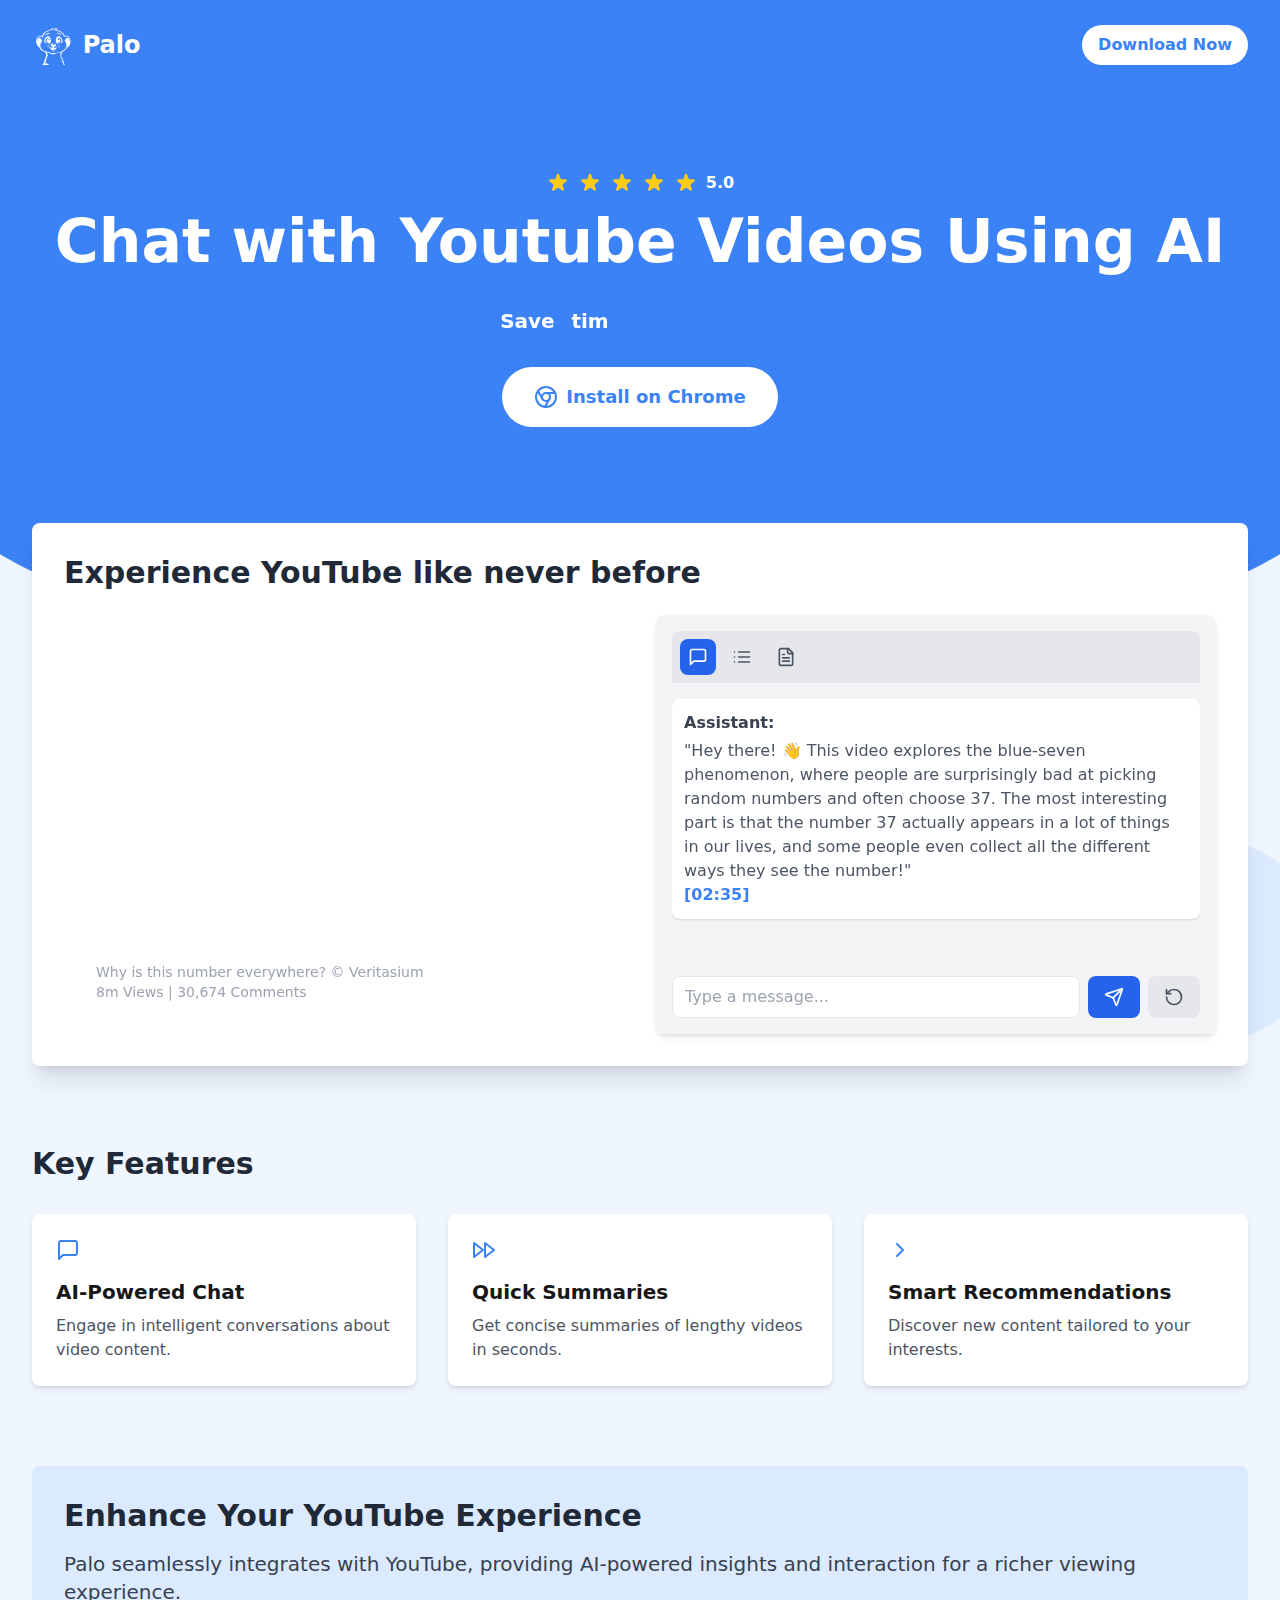
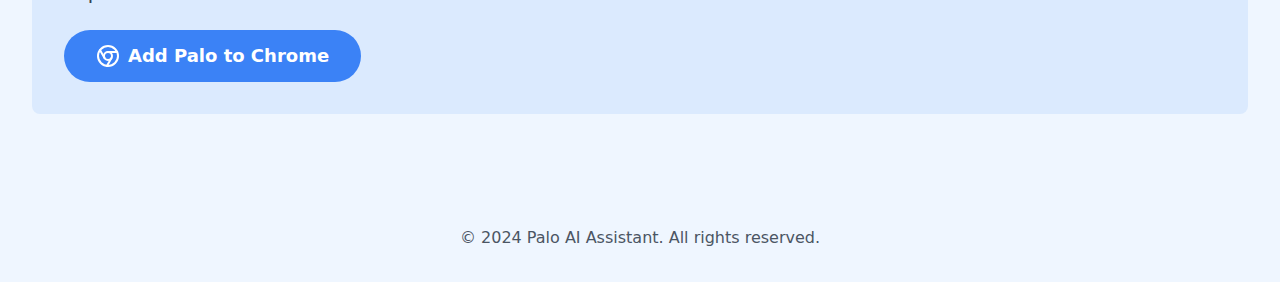
==== index.html @ 40680b1a "added css and stuff" ====
<!DOCTYPE html><html lang="en"><head><meta charSet="utf-8"/><meta name="viewport" content="width=device-width, initial-scale=1"/><link rel="preload" href="./_next/static/media/4473ecc91f70f139-s.p.woff" as="font" crossorigin="" type="font/woff"/><link rel="preload" href="./_next/static/media/463dafcda517f24f-s.p.woff" as="font" crossorigin="" type="font/woff"/><link rel="stylesheet" href="./_next/static/css/41eceaff613b4f0f.css" data-precedence="next"/><link rel="preload" as="script" fetchPriority="low" href="./_next/static/chunks/webpack-6b2f098d55ba02b2.js"/><script src="./_next/static/chunks/fd9d1056-4a917af64af6b262.js" async=""></script><script src="./_next/static/chunks/23-711fbb0a8a1fa455.js" async=""></script><script src="./_next/static/chunks/main-app-24eb7c6ec549afe9.js" async=""></script><script src="./_next/static/chunks/932-8e17ada82dbe6ed4.js" async=""></script><script src="./_next/static/chunks/app/page-a4556c4e253bcf66.js" async=""></script><title>Palo - Youtube AI Assistant</title><meta name="description" content="Instantly chat with any Youtube video. Learn faster, learn smarter."/><link rel="icon" href="/favicon.ico" type="image/x-icon" sizes="32x32"/><meta name="next-size-adjust"/><script src="./_next/static/chunks/polyfills-42372ed130431b0a.js" noModule=""></script></head><body class="__variable_1e4310 __variable_c3aa02 antialiased"><div class="relative min-h-screen font-sans bg-blue-50 overflow-x-hidden"><div class="absolute inset-0 z-0"><div class="bg-blue-500 h-[40rem] w-[150vw] rounded-b-full overflow-hidden mx-auto absolute left-1/2 transform -translate-x-1/2"></div><svg class="absolute top-0 left-0 w-full h-full" xmlns="http://www.w3.org/2000/svg"><circle cx="5%" cy="5%" r="50" fill="rgba(59, 130, 246, 0.1)"></circle><circle cx="95%" cy="50%" r="100" fill="rgba(59, 130, 246, 0.1)"></circle><path d="M0,0 Q50,100 100,0" stroke="rgba(59, 130, 246, 0.1)" stroke-width="2" fill="none"></path></svg></div><div class="relative z-10 max-w-7xl mx-auto px-4 sm:px-6 lg:px-8"><header class="py-6 flex justify-between items-center"><div class="flex items-center space-x-2 cursor-pointer"><div><svg version="1.0" xmlns="http://www.w3.org/2000/svg" width="32pt" height="32pt" viewBox="0 0 1024.000000 1024.000000" preserveAspectRatio="xMidYMid meet"><g transform="translate(0.000000,1024.000000) scale(0.100000,-0.100000)" fill="#FFFFFF" stroke="none"><path d="M4942 9289 c-128 -73 -383 -264 -570 -427 -127 -111 -152 -113 -152 -10 0 65 -13 100 -34 92 -7 -3 -35 -36 -61 -75 -26 -38 -69 -89 -96 -113 -48 -44 -80 -59 -294 -142 -309 -120 -639 -319 -910 -547 -38 -32 -81 -54 -170 -86 -66 -24 -129 -52 -140 -63 -20 -19 -20 -19 -1 -33 10 -8 43 -19 72 -25 55 -12 84 -31 84 -55 0 -7 -16 -35 -35 -61 -19 -27 -71 -103 -115 -169 -43 -66 -86 -129 -93 -140 -14 -19 -26 -20 -253 -20 -215 -1 -247 -3 -318 -23 -334 -93 -592 -308 -712 -594 -139 -328 -181 -765 -108 -1118 89 -431 391 -870 737 -1072 106 -61 123 -80 153 -172 35 -106 99 -233 164 -325 63 -89 189 -222 248 -263 39 -27 49 -29 96 -24 51 7 54 6 160 -59 60 -36 172 -100 250 -142 77 -42 169 -91 202 -109 140 -76 374 -342 374 -425 0 -18 -4 -21 -29 -16 -49 10 -54 -9 -26 -103 79 -263 73 -463 -17 -633 -18 -34 -70 -100 -115 -148 -46 -48 -83 -92 -83 -98 0 -6 17 -19 37 -28 20 -10 38 -24 41 -30 2 -7 -24 -42 -57 -76 -34 -35 -61 -69 -61 -76 0 -7 13 -17 29 -22 16 -6 32 -16 34 -23 14 -35 -90 -163 -270 -335 -73 -69 -133 -131 -133 -137 0 -26 57 -31 156 -12 74 13 100 2 89 -40 -16 -64 -279 -524 -412 -720 -112 -166 -123 -198 -78 -228 35 -23 368 -16 434 9 38 15 94 17 435 17 367 0 394 2 434 20 40 18 46 18 72 5 20 -10 59 -15 120 -15 91 0 130 10 130 33 0 18 -113 200 -127 204 -14 5 -26 -9 -85 -96 -24 -36 -48 -66 -54 -68 -17 -6 -26 24 -34 115 -4 46 -12 88 -19 95 -9 9 -26 4 -76 -23 -59 -32 -66 -33 -80 -19 -10 10 -18 42 -21 90 -8 105 -5 101 -61 84 -60 -18 -97 -19 -148 -1 -28 10 -78 13 -168 10 -106 -2 -129 0 -134 12 -7 19 41 114 128 250 76 119 85 153 44 180 -14 9 -25 24 -25 34 0 10 36 91 80 178 93 185 110 230 110 284 0 33 -5 42 -30 56 -16 9 -30 23 -30 31 0 8 16 43 36 78 19 35 44 90 55 123 11 33 33 80 50 105 36 53 73 143 90 220 13 58 20 68 71 94 44 22 56 65 57 191 1 151 -32 275 -120 456 -27 56 -49 107 -49 113 0 6 18 11 40 11 50 0 58 16 37 72 -9 22 -14 45 -11 49 9 15 61 10 177 -17 307 -70 439 -117 962 -343 139 -60 250 -91 326 -91 36 0 40 3 46 31 7 37 23 44 128 58 118 16 182 39 221 79 29 30 51 39 176 72 79 21 225 66 326 99 186 62 531 152 656 171 87 14 102 5 81 -47 -17 -40 -19 -73 -6 -73 5 0 37 12 70 26 65 28 91 27 91 -6 0 -11 -20 -73 -45 -138 -57 -149 -85 -257 -92 -354 -5 -72 -4 -79 20 -108 26 -31 27 -33 26 -183 -2 -129 1 -162 19 -217 25 -77 114 -214 207 -317 36 -40 65 -80 65 -88 0 -12 -13 -15 -55 -15 -97 0 -94 -9 101 -307 149 -230 157 -258 58 -210 -30 15 -59 25 -65 22 -24 -15 -13 -41 231 -545 83 -173 156 -328 161 -344 6 -19 4 -37 -5 -55 -21 -40 -5 -68 41 -74 21 -2 56 -12 78 -20 72 -29 187 -18 201 18 11 28 -5 60 -91 187 -87 130 -210 329 -245 398 -21 41 -26 75 -11 84 4 3 48 -8 96 -25 48 -17 93 -28 101 -25 25 10 15 43 -31 103 -288 370 -387 514 -383 553 3 24 6 25 83 30 133 9 135 21 23 120 -180 158 -258 256 -258 326 0 30 -14 72 -50 146 -74 152 -94 243 -87 393 5 126 26 220 72 334 32 77 30 113 -5 121 -40 9 -38 54 6 136 52 99 128 215 161 246 15 14 111 79 213 143 355 224 471 324 603 515 77 112 96 124 142 94 25 -16 26 -16 59 20 21 22 46 68 65 118 50 133 60 149 131 196 389 258 639 631 742 1102 20 93 22 133 22 345 1 259 -8 330 -64 550 -56 217 -142 377 -275 511 -192 194 -437 299 -723 311 -81 4 -167 1 -223 -7 -124 -17 -131 -13 -218 118 -38 59 -88 133 -110 166 -44 62 -50 86 -26 106 37 31 20 59 -132 210 -245 243 -454 396 -708 520 -182 88 -304 133 -475 174 -77 18 -146 39 -154 45 -22 19 -8 39 43 66 62 31 80 52 55 62 -25 10 -211 10 -339 0 -81 -6 -104 -5 -120 7 -20 14 -19 15 10 46 17 17 66 57 110 87 138 96 175 127 175 144 0 27 -17 33 -94 31 -212 -6 -607 -104 -897 -223 -67 -27 -131 -49 -143 -47 -39 6 -31 49 35 190 62 134 78 200 49 205 -8 2 -39 -11 -68 -28z m-162 -270 c0 -7 -22 -60 -49 -119 -75 -164 -87 -220 -46 -220 8 0 73 31 143 70 150 82 239 121 422 183 231 79 370 107 370 75 0 -6 -56 -65 -124 -130 -119 -113 -191 -201 -180 -219 9 -15 41 -10 161 27 65 19 140 36 168 37 l50 2 0 -32 c0 -18 5 -36 10 -41 6 -5 80 -14 165 -21 194 -14 314 -38 505 -102 252 -84 479 -203 703 -366 139 -101 172 -136 172 -182 0 -40 12 -59 103 -167 52 -62 57 -72 57 -115 0 -45 3 -51 101 -160 115 -129 156 -194 164 -259 10 -76 14 -88 34 -95 10 -3 69 11 131 30 155 49 272 63 397 47 178 -23 334 -88 472 -199 242 -192 351 -506 338 -968 -5 -168 -20 -261 -39 -248 -6 3 -8 30 -5 66 7 82 -9 342 -28 442 -32 172 -104 331 -187 415 -137 136 -320 147 -518 30 -153 -90 -226 -171 -315 -354 -57 -115 -66 -153 -80 -322 -5 -68 -3 -84 10 -98 21 -20 82 -21 155 -1 62 17 156 20 165 6 7 -13 -32 -38 -146 -94 -90 -44 -117 -66 -104 -87 3 -5 65 -38 138 -73 131 -63 207 -119 207 -151 0 -15 -11 -17 -89 -14 -49 2 -93 0 -97 -4 -4 -4 16 -32 44 -62 48 -50 51 -57 41 -80 -14 -30 -5 -46 78 -143 29 -34 62 -81 74 -104 18 -36 19 -43 6 -56 -12 -12 -21 -11 -68 6 -105 40 -119 26 -69 -69 34 -62 36 -74 16 -121 -12 -30 -12 -42 5 -104 42 -158 45 -325 5 -325 -7 0 -31 20 -53 45 -50 56 -67 52 -88 -23 -35 -125 -72 -220 -109 -277 -71 -111 -118 -144 -132 -90 -8 31 -27 47 -47 39 -9 -3 -44 -42 -79 -87 -87 -114 -141 -171 -226 -238 -66 -53 -96 -68 -174 -84 -15 -3 -60 -35 -100 -71 -119 -106 -100 -97 -578 -262 -498 -172 -1206 -283 -1600 -252 -262 20 -410 47 -780 142 -195 50 -483 124 -640 163 -334 84 -405 110 -681 244 -191 93 -213 107 -318 196 -61 53 -131 104 -155 115 -24 10 -66 39 -95 64 -51 46 -74 55 -86 36 -11 -17 -34 -11 -50 13 -15 23 -33 91 -70 262 -19 87 -39 135 -57 135 -6 0 -20 -7 -30 -17 -10 -9 -21 -13 -25 -9 -15 15 -15 137 1 214 22 111 21 142 -5 142 -11 0 -41 -12 -65 -26 -32 -19 -48 -24 -56 -16 -15 15 36 119 101 206 60 81 64 109 13 114 -19 2 -54 -4 -80 -12 -132 -45 -123 0 30 161 74 77 77 83 66 107 -14 32 2 53 78 102 73 47 87 63 73 80 -8 10 -37 14 -105 14 -52 0 -94 4 -94 9 0 19 68 66 164 113 55 26 105 48 112 48 27 0 64 24 64 41 0 11 -24 36 -55 59 -30 22 -55 45 -55 50 0 16 48 23 106 16 96 -11 115 19 69 110 -14 27 -31 87 -39 134 -20 124 -49 189 -130 298 -87 117 -157 181 -274 251 -112 67 -175 86 -282 86 -78 0 -90 -3 -148 -34 -125 -68 -220 -205 -276 -401 -28 -98 -56 -300 -56 -401 0 -38 -4 -69 -9 -69 -16 0 -24 109 -18 231 23 416 116 653 327 834 243 208 630 272 908 149 89 -39 110 -59 128 -122 22 -77 37 -92 59 -59 18 28 44 190 45 279 0 31 5 69 11 85 6 15 15 56 19 90 10 78 39 121 179 265 97 101 106 113 111 156 5 44 8 49 60 79 91 53 110 71 110 107 0 41 30 69 135 129 112 63 310 161 439 218 60 27 143 71 185 98 74 48 78 50 146 48 59 -1 78 3 125 27 65 34 216 148 355 266 55 48 122 103 148 123 48 36 87 48 87 26z"></path><path d="M6143 8135 c-163 -44 -264 -151 -188 -201 23 -15 30 -15 96 1 155 38 410 -15 609 -127 80 -45 170 -111 295 -215 140 -119 171 -123 121 -18 -58 121 -209 299 -339 399 -190 145 -421 207 -594 161z"></path><path d="M3961 8099 c-150 -26 -333 -110 -478 -217 -196 -146 -400 -406 -336 -429 6 -2 58 32 116 76 137 105 273 193 370 242 167 84 386 139 556 139 108 0 131 11 131 63 0 92 -184 157 -359 126z"></path><path d="M3674 7290 c-127 -41 -269 -162 -411 -352 -80 -107 -121 -140 -248 -198 -63 -29 -85 -44 -85 -58 0 -26 27 -48 80 -63 88 -25 89 -33 6 -224 -71 -164 -113 -226 -182 -268 -53 -32 -69 -51 -59 -68 3 -4 42 -27 86 -50 85 -44 104 -66 101 -115 -3 -38 12 -49 118 -89 41 -15 146 -63 233 -107 236 -117 429 -175 272 -81 -264 157 -387 364 -371 623 21 358 235 638 546 716 84 21 213 15 291 -15 51 -19 139 -83 139 -100 0 -4 -62 -7 -138 -7 l-138 1 -85 -42 c-158 -78 -273 -231 -315 -419 -36 -165 -4 -360 81 -488 125 -189 253 -256 448 -234 44 4 82 7 84 4 9 -8 -64 -55 -111 -70 -26 -9 -92 -22 -146 -28 -55 -6 -97 -15 -95 -18 2 -4 39 -17 82 -30 43 -12 95 -31 115 -41 76 -39 199 -10 311 71 112 83 179 195 222 373 40 165 51 295 38 456 -46 547 -230 859 -548 926 -100 21 -246 18 -321 -5z m538 -636 c68 -35 113 -145 89 -216 -13 -40 -64 -92 -104 -107 -109 -41 -217 48 -217 178 0 133 116 205 232 145z m-456 -745 c95 -89 154 -113 282 -117 113 -4 124 -13 58 -46 -54 -26 -150 -32 -218 -12 -125 36 -246 153 -220 212 7 13 16 24 22 24 6 0 40 -27 76 -61z"></path><path d="M6234 7281 c-145 -39 -228 -99 -313 -226 -182 -272 -262 -822 -170 -1165 48 -180 157 -328 287 -392 76 -37 121 -40 313 -20 228 24 377 76 587 208 57 36 149 88 205 116 136 68 164 90 177 138 9 33 21 47 65 76 29 20 56 42 59 49 2 7 -24 38 -60 70 -55 48 -72 72 -113 158 -65 134 -115 271 -108 291 4 9 33 28 66 42 57 25 78 45 66 64 -3 5 -51 33 -106 62 -87 45 -114 65 -187 143 -47 49 -109 122 -138 161 -70 94 -142 157 -233 202 -73 36 -78 37 -200 39 -99 2 -142 -1 -197 -16z m268 -327 c238 -61 426 -251 504 -509 24 -79 28 -107 28 -230 1 -112 -3 -151 -18 -195 -36 -106 -79 -173 -166 -261 -145 -145 -306 -209 -495 -196 -87 6 -146 24 -212 63 -49 28 -57 50 -15 40 15 -4 72 -9 127 -12 86 -5 108 -3 155 15 78 29 130 70 200 158 107 133 140 225 140 398 0 221 -78 385 -241 511 -32 25 -85 57 -116 72 -54 25 -66 27 -195 26 -76 0 -138 3 -138 6 0 12 65 68 97 84 90 45 237 58 345 30z m-42 -252 c86 -43 125 -173 80 -266 -44 -93 -166 -128 -249 -73 -124 82 -126 272 -3 337 47 24 126 26 172 2z m134 -758 c11 -28 -30 -101 -76 -135 -83 -61 -145 -83 -233 -84 -82 0 -170 26 -162 48 1 5 41 11 87 12 120 3 184 30 269 111 66 64 103 79 115 48z"></path><path d="M4920 5550 c-166 -15 -281 -49 -355 -105 -51 -39 -95 -134 -95 -205 0 -159 103 -275 399 -449 153 -89 173 -104 165 -125 -22 -58 -365 -97 -546 -62 -186 36 -352 134 -452 267 -53 70 -57 100 -21 149 14 19 21 38 17 42 -12 12 -205 -20 -272 -45 -89 -33 -149 -77 -177 -131 -24 -46 -4 -52 69 -20 80 36 162 39 224 7 22 -12 82 -67 133 -121 57 -63 124 -123 179 -160 106 -73 129 -97 269 -282 120 -158 266 -305 355 -358 121 -72 296 -111 414 -92 116 19 190 50 309 130 92 62 141 117 314 343 151 200 135 184 320 299 29 18 103 75 165 126 167 141 231 163 363 128 29 -8 55 -10 58 -6 9 15 -47 71 -97 96 -28 14 -82 31 -121 39 -79 15 -212 23 -222 13 -4 -3 5 -24 20 -46 26 -40 26 -41 10 -76 -9 -19 -49 -66 -89 -104 -183 -174 -402 -253 -665 -239 -200 10 -353 56 -359 108 -3 22 6 30 78 67 125 65 278 171 350 242 86 85 121 153 128 240 6 83 -8 127 -54 174 -44 45 -67 49 -51 7 5 -15 8 -35 4 -44 -3 -9 -49 -29 -109 -48 -89 -29 -117 -33 -208 -34 -93 0 -431 36 -485 51 -33 10 -55 36 -55 64 0 53 50 74 210 89 129 13 418 16 483 6 52 -8 62 0 20 16 -104 41 -431 66 -623 49z m502 -1458 l22 -22 -28 -29 c-15 -16 -56 -42 -89 -57 -52 -24 -76 -28 -142 -28 -96 0 -146 15 -179 54 -31 38 -24 68 20 86 29 12 39 12 76 -1 57 -19 71 -19 116 6 53 29 171 24 204 -9z"></path><path d="M4876 3761 c-3 -4 5 -18 17 -29 63 -59 219 -93 337 -73 39 6 89 20 109 31 40 20 68 47 58 56 -3 4 -43 1 -88 -5 -132 -18 -255 -10 -406 24 -12 3 -24 1 -27 -4z"></path></g></svg></div><span class="text-2xl font-bold text-white">Palo</span></div><nav class="flex items-center space-x-4"><a href="https://chromewebstore.google.com/detail/palo-youtube-ai-chat-assi/fidophflimbdnfllohapkpcclikedmjk" class="bg-white text-blue-500 px-4 py-2 rounded-full font-semibold hover:bg-blue-100 transition duration-300">Download Now</a></nav></header><main><section class="text-center py-20"><div class="flex justify-center items-center space-x-2 mb-4"><svg class="w-6 h-6 text-yellow-400" fill="currentColor" viewBox="0 0 20 20"><path d="M9.049 2.927c.3-.921 1.603-.921 1.902 0l1.07 3.292a1 1 0 00.95.69h3.462c.969 0 1.371 1.24.588 1.81l-2.8 2.034a1 1 0 00-.364 1.118l1.07 3.292c.3.921-.755 1.688-1.54 1.118l-2.8-2.034a1 1 0 00-1.175 0l-2.8 2.034c-.784.57-1.838-.197-1.539-1.118l1.07-3.292a1 1 0 00-.364-1.118L2.98 8.72c-.783-.57-.38-1.81.588-1.81h3.461a1 1 0 00.951-.69l1.07-3.292z"></path></svg><svg class="w-6 h-6 text-yellow-400" fill="currentColor" viewBox="0 0 20 20"><path d="M9.049 2.927c.3-.921 1.603-.921 1.902 0l1.07 3.292a1 1 0 00.95.69h3.462c.969 0 1.371 1.24.588 1.81l-2.8 2.034a1 1 0 00-.364 1.118l1.07 3.292c.3.921-.755 1.688-1.54 1.118l-2.8-2.034a1 1 0 00-1.175 0l-2.8 2.034c-.784.57-1.838-.197-1.539-1.118l1.07-3.292a1 1 0 00-.364-1.118L2.98 8.72c-.783-.57-.38-1.81.588-1.81h3.461a1 1 0 00.951-.69l1.07-3.292z"></path></svg><svg class="w-6 h-6 text-yellow-400" fill="currentColor" viewBox="0 0 20 20"><path d="M9.049 2.927c.3-.921 1.603-.921 1.902 0l1.07 3.292a1 1 0 00.95.69h3.462c.969 0 1.371 1.24.588 1.81l-2.8 2.034a1 1 0 00-.364 1.118l1.07 3.292c.3.921-.755 1.688-1.54 1.118l-2.8-2.034a1 1 0 00-1.175 0l-2.8 2.034c-.784.57-1.838-.197-1.539-1.118l1.07-3.292a1 1 0 00-.364-1.118L2.98 8.72c-.783-.57-.38-1.81.588-1.81h3.461a1 1 0 00.951-.69l1.07-3.292z"></path></svg><svg class="w-6 h-6 text-yellow-400" fill="currentColor" viewBox="0 0 20 20"><path d="M9.049 2.927c.3-.921 1.603-.921 1.902 0l1.07 3.292a1 1 0 00.95.69h3.462c.969 0 1.371 1.24.588 1.81l-2.8 2.034a1 1 0 00-.364 1.118l1.07 3.292c.3.921-.755 1.688-1.54 1.118l-2.8-2.034a1 1 0 00-1.175 0l-2.8 2.034c-.784.57-1.838-.197-1.539-1.118l1.07-3.292a1 1 0 00-.364-1.118L2.98 8.72c-.783-.57-.38-1.81.588-1.81h3.461a1 1 0 00.951-.69l1.07-3.292z"></path></svg><svg class="w-6 h-6 text-yellow-400" fill="currentColor" viewBox="0 0 20 20"><path d="M9.049 2.927c.3-.921 1.603-.921 1.902 0l1.07 3.292a1 1 0 00.95.69h3.462c.969 0 1.371 1.24.588 1.81l-2.8 2.034a1 1 0 00-.364 1.118l1.07 3.292c.3.921-.755 1.688-1.54 1.118l-2.8-2.034a1 1 0 00-1.175 0l-2.8 2.034c-.784.57-1.838-.197-1.539-1.118l1.07-3.292a1 1 0 00-.364-1.118L2.98 8.72c-.783-.57-.38-1.81.588-1.81h3.461a1 1 0 00.951-.69l1.07-3.292z"></path></svg><span class="text-white font-semibold">5.0</span></div><h1 class="text-6xl font-bold text-white mb-4">Chat with Youtube Videos Using AI</h1><p class="text-2xl text-white mb-8"><div class="text-base sm:text-xl md:text-3xl lg:text-5xl font-bold text-center"><div class="inline"><div class="inline-block"><span class="dark:text-white opacity-0 hidden text-white text-xl">S</span><span class="dark:text-white opacity-0 hidden text-white text-xl">a</span><span class="dark:text-white opacity-0 hidden text-white text-xl">v</span><span class="dark:text-white opacity-0 hidden text-white text-xl">e</span> </div><div class="inline-block"><span class="dark:text-white opacity-0 hidden text-white text-xl">t</span><span class="dark:text-white opacity-0 hidden text-white text-xl">i</span><span class="dark:text-white opacity-0 hidden text-white text-xl">m</span><span class="dark:text-white opacity-0 hidden text-white text-xl">e</span> </div><div class="inline-block"><span class="dark:text-white opacity-0 hidden text-white text-xl">o</span><span class="dark:text-white opacity-0 hidden text-white text-xl">n</span> </div><div class="inline-block"><span class="dark:text-white opacity-0 hidden text-white text-xl">l</span><span class="dark:text-white opacity-0 hidden text-white text-xl">o</span><span class="dark:text-white opacity-0 hidden text-white text-xl">n</span><span class="dark:text-white opacity-0 hidden text-white text-xl">g</span> </div><div class="inline-block"><span class="dark:text-white opacity-0 hidden text-white text-xl">v</span><span class="dark:text-white opacity-0 hidden text-white text-xl">i</span><span class="dark:text-white opacity-0 hidden text-white text-xl">d</span><span class="dark:text-white opacity-0 hidden text-white text-xl">e</span><span class="dark:text-white opacity-0 hidden text-white text-xl">o</span><span class="dark:text-white opacity-0 hidden text-white text-xl">s</span><span class="dark:text-white opacity-0 hidden text-white text-xl">,</span> </div><div class="inline-block"><span class="dark:text-white opacity-0 hidden text-white text-xl">g</span><span class="dark:text-white opacity-0 hidden text-white text-xl">e</span><span class="dark:text-white opacity-0 hidden text-white text-xl">t</span> </div><div class="inline-block"><span class="dark:text-white opacity-0 hidden text-white text-xl">k</span><span class="dark:text-white opacity-0 hidden text-white text-xl">e</span><span class="dark:text-white opacity-0 hidden text-white text-xl">y</span> </div><div class="inline-block"><span class="dark:text-white opacity-0 hidden text-white text-xl">i</span><span class="dark:text-white opacity-0 hidden text-white text-xl">d</span><span class="dark:text-white opacity-0 hidden text-white text-xl">e</span><span class="dark:text-white opacity-0 hidden text-white text-xl">a</span><span class="dark:text-white opacity-0 hidden text-white text-xl">s</span> </div><div class="inline-block"><span class="dark:text-white opacity-0 hidden text-white text-xl">i</span><span class="dark:text-white opacity-0 hidden text-white text-xl">n</span><span class="dark:text-white opacity-0 hidden text-white text-xl">s</span><span class="dark:text-white opacity-0 hidden text-white text-xl">t</span><span class="dark:text-white opacity-0 hidden text-white text-xl">a</span><span class="dark:text-white opacity-0 hidden text-white text-xl">n</span><span class="dark:text-white opacity-0 hidden text-white text-xl">t</span><span class="dark:text-white opacity-0 hidden text-white text-xl">l</span><span class="dark:text-white opacity-0 hidden text-white text-xl">y</span> </div><div class="inline-block"><span class="dark:text-white opacity-0 hidden text-white text-xl">w</span><span class="dark:text-white opacity-0 hidden text-white text-xl">i</span><span class="dark:text-white opacity-0 hidden text-white text-xl">t</span><span class="dark:text-white opacity-0 hidden text-white text-xl">h</span> </div><div class="inline-block"><span class="dark:text-white opacity-0 hidden text-white text-xl font-bold">P</span><span class="dark:text-white opacity-0 hidden text-white text-xl font-bold">a</span><span class="dark:text-white opacity-0 hidden text-white text-xl font-bold">l</span><span class="dark:text-white opacity-0 hidden text-white text-xl font-bold">o</span><span class="dark:text-white opacity-0 hidden text-white text-xl font-bold">.</span> </div></div><span class="inline-block rounded-sm w-[4px] h-4 md:h-6 lg:h-10 bg-blue-500" style="opacity:0;will-change:opacity"></span></div></p><a href="https://chromewebstore.google.com/detail/palo-youtube-ai-chat-assi/fidophflimbdnfllohapkpcclikedmjk" class="bg-white text-blue-500 px-8 py-4 rounded-full font-semibold text-lg hover:bg-blue-100 transition duration-300 inline-flex items-center mb-4"><svg xmlns="http://www.w3.org/2000/svg" width="24" height="24" viewBox="0 0 24 24" fill="none" stroke="currentColor" stroke-width="2" stroke-linecap="round" stroke-linejoin="round" class="lucide lucide-chrome mr-2"><circle cx="12" cy="12" r="10"></circle><circle cx="12" cy="12" r="4"></circle><line x1="21.17" x2="12" y1="8" y2="8"></line><line x1="3.95" x2="8.54" y1="6.06" y2="14"></line><line x1="10.88" x2="15.46" y1="21.94" y2="14"></line></svg>Install on Chrome</a></section><section class="bg-white rounded-lg shadow-xl p-8 mb-20"><h2 class="text-3xl font-bold text-gray-800 mb-6">Experience YouTube like never before</h2><div class="flex space-x-4 max-w-full"><div class="flex-shrink-0 w-1/2"><iframe width="100%" height="315" src="https://www.youtube.com/embed/d6iQrh2TK98?enablejsapi=1" title="Why is this number everywhere?" frameBorder="0" allow="accelerometer; autoplay; clipboard-write; encrypted-media; gyroscope; picture-in-picture; web-share" referrerPolicy="strict-origin-when-cross-origin" allowFullScreen="" class="rounded-lg"></iframe><p class="text-sm text-gray-400 p-8"><p>Why is this number everywhere? © Veritasium</p><p>8m Views | 30,674 Comments</p></p></div><div class="flex-grow bg-gray-100 p-4 rounded-lg shadow-md flex flex-col"><div class="bg-gray-200 p-2 rounded-t-lg flex space-x-2 mb-4"><button class="p-2 rounded-lg bg-blue-600 text-white"><svg xmlns="http://www.w3.org/2000/svg" width="20" height="20" viewBox="0 0 24 24" fill="none" stroke="currentColor" stroke-width="2" stroke-linecap="round" stroke-linejoin="round" class="lucide lucide-message-square"><path d="M21 15a2 2 0 0 1-2 2H7l-4 4V5a2 2 0 0 1 2-2h14a2 2 0 0 1 2 2z"></path></svg></button><button class="p-2 rounded-lg text-gray-600"><svg xmlns="http://www.w3.org/2000/svg" width="20" height="20" viewBox="0 0 24 24" fill="none" stroke="currentColor" stroke-width="2" stroke-linecap="round" stroke-linejoin="round" class="lucide lucide-list"><line x1="8" x2="21" y1="6" y2="6"></line><line x1="8" x2="21" y1="12" y2="12"></line><line x1="8" x2="21" y1="18" y2="18"></line><line x1="3" x2="3.01" y1="6" y2="6"></line><line x1="3" x2="3.01" y1="12" y2="12"></line><line x1="3" x2="3.01" y1="18" y2="18"></line></svg></button><button class="p-2 rounded-lg text-gray-600"><svg xmlns="http://www.w3.org/2000/svg" width="20" height="20" viewBox="0 0 24 24" fill="none" stroke="currentColor" stroke-width="2" stroke-linecap="round" stroke-linejoin="round" class="lucide lucide-file-text"><path d="M15 2H6a2 2 0 0 0-2 2v16a2 2 0 0 0 2 2h12a2 2 0 0 0 2-2V7Z"></path><path d="M14 2v4a2 2 0 0 0 2 2h4"></path><path d="M10 9H8"></path><path d="M16 13H8"></path><path d="M16 17H8"></path></svg></button></div><div class="flex-grow mb-4 overflow-y-auto"><div class="bg-white p-3 rounded-lg shadow mb-2"><p class="font-semibold text-gray-700 mb-1">Assistant:</p><p class="text-gray-600">&quot;Hey there! 👋 This video explores the blue-seven phenomenon, where people are surprisingly bad at picking random numbers and often choose 37. The most interesting part is that the number 37 actually appears in a lot of things in our lives, and some people even collect all the different ways they see the number!&quot; <div class="flex"><a href="#02:35" class="text-blue-500 font-semibold mr-2 hover:underline">[<!-- -->02:35<!-- -->]</a><p class="text-gray-700"></p></div></p></div></div><div class="flex space-x-2"><input type="text" placeholder="Type a message..." class="flex-grow border rounded-lg px-3 py-2 focus:outline-none focus:ring-2 focus:ring-blue-500" value=""/><button class="bg-blue-600 text-white px-4 py-2 rounded-lg"><svg xmlns="http://www.w3.org/2000/svg" width="20" height="20" viewBox="0 0 24 24" fill="none" stroke="currentColor" stroke-width="2" stroke-linecap="round" stroke-linejoin="round" class="lucide lucide-send"><path d="M14.536 21.686a.5.5 0 0 0 .937-.024l6.5-19a.496.496 0 0 0-.635-.635l-19 6.5a.5.5 0 0 0-.024.937l7.93 3.18a2 2 0 0 1 1.112 1.11z"></path><path d="m21.854 2.147-10.94 10.939"></path></svg></button><button class="bg-gray-200 text-gray-600 px-4 py-2 rounded-lg"><svg xmlns="http://www.w3.org/2000/svg" width="20" height="20" viewBox="0 0 24 24" fill="none" stroke="currentColor" stroke-width="2" stroke-linecap="round" stroke-linejoin="round" class="lucide lucide-rotate-ccw"><path d="M3 12a9 9 0 1 0 9-9 9.75 9.75 0 0 0-6.74 2.74L3 8"></path><path d="M3 3v5h5"></path></svg></button></div></div></div></section><section class="mb-20"><h2 class="text-3xl font-bold text-gray-800 mb-8">Key Features</h2><div class="grid md:grid-cols-3 gap-8"><div class="bg-white p-6 rounded-lg shadow-md"><div class="text-blue-500 mb-4"><svg xmlns="http://www.w3.org/2000/svg" width="24" height="24" viewBox="0 0 24 24" fill="none" stroke="currentColor" stroke-width="2" stroke-linecap="round" stroke-linejoin="round" class="lucide lucide-message-square"><path d="M21 15a2 2 0 0 1-2 2H7l-4 4V5a2 2 0 0 1 2-2h14a2 2 0 0 1 2 2z"></path></svg></div><h3 class="text-xl font-semibold mb-2">AI-Powered Chat</h3><p class="text-gray-600">Engage in intelligent conversations about video content.</p></div><div class="bg-white p-6 rounded-lg shadow-md"><div class="text-blue-500 mb-4"><svg xmlns="http://www.w3.org/2000/svg" width="24" height="24" viewBox="0 0 24 24" fill="none" stroke="currentColor" stroke-width="2" stroke-linecap="round" stroke-linejoin="round" class="lucide lucide-fast-forward"><polygon points="13 19 22 12 13 5 13 19"></polygon><polygon points="2 19 11 12 2 5 2 19"></polygon></svg></div><h3 class="text-xl font-semibold mb-2">Quick Summaries</h3><p class="text-gray-600">Get concise summaries of lengthy videos in seconds.</p></div><div class="bg-white p-6 rounded-lg shadow-md"><div class="text-blue-500 mb-4"><svg xmlns="http://www.w3.org/2000/svg" width="24" height="24" viewBox="0 0 24 24" fill="none" stroke="currentColor" stroke-width="2" stroke-linecap="round" stroke-linejoin="round" class="lucide lucide-chevron-right"><path d="m9 18 6-6-6-6"></path></svg></div><h3 class="text-xl font-semibold mb-2">Smart Recommendations</h3><p class="text-gray-600">Discover new content tailored to your interests.</p></div></div></section><section class="bg-blue-100 rounded-lg p-8 mb-20"><h2 class="text-3xl font-bold text-gray-800 mb-4">Enhance Your YouTube Experience</h2><p class="text-xl text-gray-700 mb-6">Palo seamlessly integrates with YouTube, providing AI-powered insights and interaction for a richer viewing experience.</p><a href="https://chromewebstore.google.com/detail/palo-youtube-ai-chat-assi/fidophflimbdnfllohapkpcclikedmjk" class="bg-blue-500 text-white px-8 py-3 rounded-full font-semibold text-lg hover:bg-blue-600 transition duration-300 inline-flex items-center"><svg xmlns="http://www.w3.org/2000/svg" width="24" height="24" viewBox="0 0 24 24" fill="none" stroke="currentColor" stroke-width="2" stroke-linecap="round" stroke-linejoin="round" class="lucide lucide-chrome mr-2"><circle cx="12" cy="12" r="10"></circle><circle cx="12" cy="12" r="4"></circle><line x1="21.17" x2="12" y1="8" y2="8"></line><line x1="3.95" x2="8.54" y1="6.06" y2="14"></line><line x1="10.88" x2="15.46" y1="21.94" y2="14"></line></svg>Add Palo to Chrome</a></section></main><footer class="text-center py-8 text-gray-600"><p>© 2024 Palo AI Assistant. All rights reserved.</p></footer></div></div><script src="./_next/static/chunks/webpack-6b2f098d55ba02b2.js" async=""></script><script>(self.__next_f=self.__next_f||[]).push([0]);self.__next_f.push([2,null])</script><script>self.__next_f.push([1,"1:HL[\"./_next/static/media/4473ecc91f70f139-s.p.woff\",\"font\",{\"crossOrigin\":\"\",\"type\":\"font/woff\"}]\n2:HL[\"./_next/static/media/463dafcda517f24f-s.p.woff\",\"font\",{\"crossOrigin\":\"\",\"type\":\"font/woff\"}]\n3:HL[\"./_next/static/css/41eceaff613b4f0f.css\",\"style\"]\n"])</script><script>self.__next_f.push([1,"4:I[5751,[],\"\"]\n6:I[6513,[],\"ClientPageRoot\"]\n7:I[4796,[\"932\",\"static/chunks/932-8e17ada82dbe6ed4.js\",\"931\",\"static/chunks/app/page-a4556c4e253bcf66.js\"],\"default\",1]\n8:I[9275,[],\"\"]\n9:I[1343,[],\"\"]\nb:I[6130,[],\"\"]\nc:[]\n"])</script><script>self.__next_f.push([1,"0:[\"$\",\"$L4\",null,{\"buildId\":\"n0R8d07kVKYPl3fu8pJvY\",\"assetPrefix\":\"\",\"urlParts\":[\"\",\"\"],\"initialTree\":[\"\",{\"children\":[\"__PAGE__\",{}]},\"$undefined\",\"$undefined\",true],\"initialSeedData\":[\"\",{\"children\":[\"__PAGE__\",{},[[\"$L5\",[\"$\",\"$L6\",null,{\"props\":{\"params\":{},\"searchParams\":{}},\"Component\":\"$7\"}],null],null],null]},[[[[\"$\",\"link\",\"0\",{\"rel\":\"stylesheet\",\"href\":\"./_next/static/css/41eceaff613b4f0f.css\",\"precedence\":\"next\",\"crossOrigin\":\"$undefined\"}]],[\"$\",\"html\",null,{\"lang\":\"en\",\"children\":[\"$\",\"body\",null,{\"className\":\"__variable_1e4310 __variable_c3aa02 antialiased\",\"children\":[\"$\",\"$L8\",null,{\"parallelRouterKey\":\"children\",\"segmentPath\":[\"children\"],\"error\":\"$undefined\",\"errorStyles\":\"$undefined\",\"errorScripts\":\"$undefined\",\"template\":[\"$\",\"$L9\",null,{}],\"templateStyles\":\"$undefined\",\"templateScripts\":\"$undefined\",\"notFound\":[[\"$\",\"title\",null,{\"children\":\"404: This page could not be found.\"}],[\"$\",\"div\",null,{\"style\":{\"fontFamily\":\"system-ui,\\\"Segoe UI\\\",Roboto,Helvetica,Arial,sans-serif,\\\"Apple Color Emoji\\\",\\\"Segoe UI Emoji\\\"\",\"height\":\"100vh\",\"textAlign\":\"center\",\"display\":\"flex\",\"flexDirection\":\"column\",\"alignItems\":\"center\",\"justifyContent\":\"center\"},\"children\":[\"$\",\"div\",null,{\"children\":[[\"$\",\"style\",null,{\"dangerouslySetInnerHTML\":{\"__html\":\"body{color:#000;background:#fff;margin:0}.next-error-h1{border-right:1px solid rgba(0,0,0,.3)}@media (prefers-color-scheme:dark){body{color:#fff;background:#000}.next-error-h1{border-right:1px solid rgba(255,255,255,.3)}}\"}}],[\"$\",\"h1\",null,{\"className\":\"next-error-h1\",\"style\":{\"display\":\"inline-block\",\"margin\":\"0 20px 0 0\",\"padding\":\"0 23px 0 0\",\"fontSize\":24,\"fontWeight\":500,\"verticalAlign\":\"top\",\"lineHeight\":\"49px\"},\"children\":\"404\"}],[\"$\",\"div\",null,{\"style\":{\"display\":\"inline-block\"},\"children\":[\"$\",\"h2\",null,{\"style\":{\"fontSize\":14,\"fontWeight\":400,\"lineHeight\":\"49px\",\"margin\":0},\"children\":\"This page could not be found.\"}]}]]}]}]],\"notFoundStyles\":[]}]}]}]],null],null],\"couldBeIntercepted\":false,\"initialHead\":[null,\"$La\"],\"globalErrorComponent\":\"$b\",\"missingSlots\":\"$Wc\"}]\n"])</script><script>self.__next_f.push([1,"a:[[\"$\",\"meta\",\"0\",{\"name\":\"viewport\",\"content\":\"width=device-width, initial-scale=1\"}],[\"$\",\"meta\",\"1\",{\"charSet\":\"utf-8\"}],[\"$\",\"title\",\"2\",{\"children\":\"Palo - Youtube AI Assistant\"}],[\"$\",\"meta\",\"3\",{\"name\":\"description\",\"content\":\"Instantly chat with any Youtube video. Learn faster, learn smarter.\"}],[\"$\",\"link\",\"4\",{\"rel\":\"icon\",\"href\":\"/favicon.ico\",\"type\":\"image/x-icon\",\"sizes\":\"32x32\"}],[\"$\",\"meta\",\"5\",{\"name\":\"next-size-adjust\"}]]\n5:null\n"])</script></body></html>
---- _next/static/css/41eceaff613b4f0f.css ----
@font-face{font-family:__geistSans_1e4310;src:url(/_next/static/media/4473ecc91f70f139-s.p.woff) format("woff");font-display:swap;font-weight:100 900}@font-face{font-family:__geistSans_Fallback_1e4310;src:local("Arial");ascent-override:85.83%;descent-override:20.52%;line-gap-override:9.33%;size-adjust:107.19%}.__className_1e4310{font-family:__geistSans_1e4310,__geistSans_Fallback_1e4310}.__variable_1e4310{--font-geist-sans:"__geistSans_1e4310","__geistSans_Fallback_1e4310"}@font-face{font-family:__geistMono_c3aa02;src:url(/_next/static/media/463dafcda517f24f-s.p.woff) format("woff");font-display:swap;font-weight:100 900}@font-face{font-family:__geistMono_Fallback_c3aa02;src:local("Arial");ascent-override:69.97%;descent-override:16.73%;line-gap-override:7.61%;size-adjust:131.49%}.__className_c3aa02{font-family:__geistMono_c3aa02,__geistMono_Fallback_c3aa02}.__variable_c3aa02{--font-geist-mono:"__geistMono_c3aa02","__geistMono_Fallback_c3aa02"}*,:after,:before{--tw-border-spacing-x:0;--tw-border-spacing-y:0;--tw-translate-x:0;--tw-translate-y:0;--tw-rotate:0;--tw-skew-x:0;--tw-skew-y:0;--tw-scale-x:1;--tw-scale-y:1;--tw-pan-x: ;--tw-pan-y: ;--tw-pinch-zoom: ;--tw-scroll-snap-strictness:proximity;--tw-gradient-from-position: ;--tw-gradient-via-position: ;--tw-gradient-to-position: ;--tw-ordinal: ;--tw-slashed-zero: ;--tw-numeric-figure: ;--tw-numeric-spacing: ;--tw-numeric-fraction: ;--tw-ring-inset: ;--tw-ring-offset-width:0px;--tw-ring-offset-color:#fff;--tw-ring-color:rgba(59,130,246,.5);--tw-ring-offset-shadow:0 0 #0000;--tw-ring-shadow:0 0 #0000;--tw-shadow:0 0 #0000;--tw-shadow-colored:0 0 #0000;--tw-blur: ;--tw-brightness: ;--tw-contrast: ;--tw-grayscale: ;--tw-hue-rotate: ;--tw-invert: ;--tw-saturate: ;--tw-sepia: ;--tw-drop-shadow: ;--tw-backdrop-blur: ;--tw-backdrop-brightness: ;--tw-backdrop-contrast: ;--tw-backdrop-grayscale: ;--tw-backdrop-hue-rotate: ;--tw-backdrop-invert: ;--tw-backdrop-opacity: ;--tw-backdrop-saturate: ;--tw-backdrop-sepia: ;--tw-contain-size: ;--tw-contain-layout: ;--tw-contain-paint: ;--tw-contain-style: }::backdrop{--tw-border-spacing-x:0;--tw-border-spacing-y:0;--tw-translate-x:0;--tw-translate-y:0;--tw-rotate:0;--tw-skew-x:0;--tw-skew-y:0;--tw-scale-x:1;--tw-scale-y:1;--tw-pan-x: ;--tw-pan-y: ;--tw-pinch-zoom: ;--tw-scroll-snap-strictness:proximity;--tw-gradient-from-position: ;--tw-gradient-via-position: ;--tw-gradient-to-position: ;--tw-ordinal: ;--tw-slashed-zero: ;--tw-numeric-figure: ;--tw-numeric-spacing: ;--tw-numeric-fraction: ;--tw-ring-inset: ;--tw-ring-offset-width:0px;--tw-ring-offset-color:#fff;--tw-ring-color:rgba(59,130,246,.5);--tw-ring-offset-shadow:0 0 #0000;--tw-ring-shadow:0 0 #0000;--tw-shadow:0 0 #0000;--tw-shadow-colored:0 0 #0000;--tw-blur: ;--tw-brightness: ;--tw-contrast: ;--tw-grayscale: ;--tw-hue-rotate: ;--tw-invert: ;--tw-saturate: ;--tw-sepia: ;--tw-drop-shadow: ;--tw-backdrop-blur: ;--tw-backdrop-brightness: ;--tw-backdrop-contrast: ;--tw-backdrop-grayscale: ;--tw-backdrop-hue-rotate: ;--tw-backdrop-invert: ;--tw-backdrop-opacity: ;--tw-backdrop-saturate: ;--tw-backdrop-sepia: ;--tw-contain-size: ;--tw-contain-layout: ;--tw-contain-paint: ;--tw-contain-style: }/*
! tailwindcss v3.4.13 | MIT License | https://tailwindcss.com
*/*,:after,:before{box-sizing:border-box;border:0 solid #e5e7eb}:after,:before{--tw-content:""}:host,html{line-height:1.5;-webkit-text-size-adjust:100%;-moz-tab-size:4;tab-size:4;font-family:ui-sans-serif,system-ui,sans-serif,Apple Color Emoji,Segoe UI Emoji,Segoe UI Symbol,Noto Color Emoji;font-feature-settings:normal;font-variation-settings:normal;-webkit-tap-highlight-color:transparent}body{margin:0;line-height:inherit}hr{height:0;color:inherit;border-top-width:1px}abbr:where([title]){text-decoration:underline dotted}h1,h2,h3,h4,h5,h6{font-size:inherit;font-weight:inherit}a{color:inherit;text-decoration:inherit}b,strong{font-weight:bolder}code,kbd,pre,samp{font-family:ui-monospace,SFMono-Regular,Menlo,Monaco,Consolas,Liberation Mono,Courier New,monospace;font-feature-settings:normal;font-variation-settings:normal;font-size:1em}small{font-size:80%}sub,sup{font-size:75%;line-height:0;position:relative;vertical-align:baseline}sub{bottom:-.25em}sup{top:-.5em}table{text-indent:0;border-color:inherit;border-collapse:collapse}button,input,optgroup,select,textarea{font-family:inherit;font-feature-settings:inherit;font-variation-settings:inherit;font-size:100%;font-weight:inherit;line-height:inherit;letter-spacing:inherit;color:inherit;margin:0;padding:0}button,select{text-transform:none}button,input:where([type=button]),input:where([type=reset]),input:where([type=submit]){-webkit-appearance:button;background-color:transparent;background-image:none}:-moz-focusring{outline:auto}:-moz-ui-invalid{box-shadow:none}progress{vertical-align:baseline}::-webkit-inner-spin-button,::-webkit-outer-spin-button{height:auto}[type=search]{-webkit-appearance:textfield;outline-offset:-2px}::-webkit-search-decoration{-webkit-appearance:none}::-webkit-file-upload-button{-webkit-appearance:button;font:inherit}summary{display:list-item}blockquote,dd,dl,figure,h1,h2,h3,h4,h5,h6,hr,p,pre{margin:0}fieldset{margin:0}fieldset,legend{padding:0}menu,ol,ul{list-style:none;margin:0;padding:0}dialog{padding:0}textarea{resize:vertical}input::placeholder,textarea::placeholder{opacity:1;color:#9ca3af}[role=button],button{cursor:pointer}:disabled{cursor:default}audio,canvas,embed,iframe,img,object,svg,video{display:block;vertical-align:middle}img,video{max-width:100%;height:auto}[hidden]{display:none}:root{--inherit:inherit;--current:currentColor;--transparent:transparent;--black:#000;--white:#fff;--slate-50:#f8fafc;--slate-100:#f1f5f9;--slate-200:#e2e8f0;--slate-300:#cbd5e1;--slate-400:#94a3b8;--slate-500:#64748b;--slate-600:#475569;--slate-700:#334155;--slate-800:#1e293b;--slate-900:#0f172a;--slate-950:#020617;--gray-50:#f9fafb;--gray-100:#f3f4f6;--gray-200:#e5e7eb;--gray-300:#d1d5db;--gray-400:#9ca3af;--gray-500:#6b7280;--gray-600:#4b5563;--gray-700:#374151;--gray-800:#1f2937;--gray-900:#111827;--gray-950:#030712;--zinc-50:#fafafa;--zinc-100:#f4f4f5;--zinc-200:#e4e4e7;--zinc-300:#d4d4d8;--zinc-400:#a1a1aa;--zinc-500:#71717a;--zinc-600:#52525b;--zinc-700:#3f3f46;--zinc-800:#27272a;--zinc-900:#18181b;--zinc-950:#09090b;--neutral-50:#fafafa;--neutral-100:#f5f5f5;--neutral-200:#e5e5e5;--neutral-300:#d4d4d4;--neutral-400:#a3a3a3;--neutral-500:#737373;--neutral-600:#525252;--neutral-700:#404040;--neutral-800:#262626;--neutral-900:#171717;--neutral-950:#0a0a0a;--stone-50:#fafaf9;--stone-100:#f5f5f4;--stone-200:#e7e5e4;--stone-300:#d6d3d1;--stone-400:#a8a29e;--stone-500:#78716c;--stone-600:#57534e;--stone-700:#44403c;--stone-800:#292524;--stone-900:#1c1917;--stone-950:#0c0a09;--red-50:#fef2f2;--red-100:#fee2e2;--red-200:#fecaca;--red-300:#fca5a5;--red-400:#f87171;--red-500:#ef4444;--red-600:#dc2626;--red-700:#b91c1c;--red-800:#991b1b;--red-900:#7f1d1d;--red-950:#450a0a;--orange-50:#fff7ed;--orange-100:#ffedd5;--orange-200:#fed7aa;--orange-300:#fdba74;--orange-400:#fb923c;--orange-500:#f97316;--orange-600:#ea580c;--orange-700:#c2410c;--orange-800:#9a3412;--orange-900:#7c2d12;--orange-950:#431407;--amber-50:#fffbeb;--amber-100:#fef3c7;--amber-200:#fde68a;--amber-300:#fcd34d;--amber-400:#fbbf24;--amber-500:#f59e0b;--amber-600:#d97706;--amber-700:#b45309;--amber-800:#92400e;--amber-900:#78350f;--amber-950:#451a03;--yellow-50:#fefce8;--yellow-100:#fef9c3;--yellow-200:#fef08a;--yellow-300:#fde047;--yellow-400:#facc15;--yellow-500:#eab308;--yellow-600:#ca8a04;--yellow-700:#a16207;--yellow-800:#854d0e;--yellow-900:#713f12;--yellow-950:#422006;--lime-50:#f7fee7;--lime-100:#ecfccb;--lime-200:#d9f99d;--lime-300:#bef264;--lime-400:#a3e635;--lime-500:#84cc16;--lime-600:#65a30d;--lime-700:#4d7c0f;--lime-800:#3f6212;--lime-900:#365314;--lime-950:#1a2e05;--green-50:#f0fdf4;--green-100:#dcfce7;--green-200:#bbf7d0;--green-300:#86efac;--green-400:#4ade80;--green-500:#22c55e;--green-600:#16a34a;--green-700:#15803d;--green-800:#166534;--green-900:#14532d;--green-950:#052e16;--emerald-50:#ecfdf5;--emerald-100:#d1fae5;--emerald-200:#a7f3d0;--emerald-300:#6ee7b7;--emerald-400:#34d399;--emerald-500:#10b981;--emerald-600:#059669;--emerald-700:#047857;--emerald-800:#065f46;--emerald-900:#064e3b;--emerald-950:#022c22;--teal-50:#f0fdfa;--teal-100:#ccfbf1;--teal-200:#99f6e4;--teal-300:#5eead4;--teal-400:#2dd4bf;--teal-500:#14b8a6;--teal-600:#0d9488;--teal-700:#0f766e;--teal-800:#115e59;--teal-900:#134e4a;--teal-950:#042f2e;--cyan-50:#ecfeff;--cyan-100:#cffafe;--cyan-200:#a5f3fc;--cyan-300:#67e8f9;--cyan-400:#22d3ee;--cyan-500:#06b6d4;--cyan-600:#0891b2;--cyan-700:#0e7490;--cyan-800:#155e75;--cyan-900:#164e63;--cyan-950:#083344;--sky-50:#f0f9ff;--sky-100:#e0f2fe;--sky-200:#bae6fd;--sky-300:#7dd3fc;--sky-400:#38bdf8;--sky-500:#0ea5e9;--sky-600:#0284c7;--sky-700:#0369a1;--sky-800:#075985;--sky-900:#0c4a6e;--sky-950:#082f49;--blue-50:#eff6ff;--blue-100:#dbeafe;--blue-200:#bfdbfe;--blue-300:#93c5fd;--blue-400:#60a5fa;--blue-500:#3b82f6;--blue-600:#2563eb;--blue-700:#1d4ed8;--blue-800:#1e40af;--blue-900:#1e3a8a;--blue-950:#172554;--indigo-50:#eef2ff;--indigo-100:#e0e7ff;--indigo-200:#c7d2fe;--indigo-300:#a5b4fc;--indigo-400:#818cf8;--indigo-500:#6366f1;--indigo-600:#4f46e5;--indigo-700:#4338ca;--indigo-800:#3730a3;--indigo-900:#312e81;--indigo-950:#1e1b4b;--violet-50:#f5f3ff;--violet-100:#ede9fe;--violet-200:#ddd6fe;--violet-300:#c4b5fd;--violet-400:#a78bfa;--violet-500:#8b5cf6;--violet-600:#7c3aed;--violet-700:#6d28d9;--violet-800:#5b21b6;--violet-900:#4c1d95;--violet-950:#2e1065;--purple-50:#faf5ff;--purple-100:#f3e8ff;--purple-200:#e9d5ff;--purple-300:#d8b4fe;--purple-400:#c084fc;--purple-500:#a855f7;--purple-600:#9333ea;--purple-700:#7e22ce;--purple-800:#6b21a8;--purple-900:#581c87;--purple-950:#3b0764;--fuchsia-50:#fdf4ff;--fuchsia-100:#fae8ff;--fuchsia-200:#f5d0fe;--fuchsia-300:#f0abfc;--fuchsia-400:#e879f9;--fuchsia-500:#d946ef;--fuchsia-600:#c026d3;--fuchsia-700:#a21caf;--fuchsia-800:#86198f;--fuchsia-900:#701a75;--fuchsia-950:#4a044e;--pink-50:#fdf2f8;--pink-100:#fce7f3;--pink-200:#fbcfe8;--pink-300:#f9a8d4;--pink-400:#f472b6;--pink-500:#ec4899;--pink-600:#db2777;--pink-700:#be185d;--pink-800:#9d174d;--pink-900:#831843;--pink-950:#500724;--rose-50:#fff1f2;--rose-100:#ffe4e6;--rose-200:#fecdd3;--rose-300:#fda4af;--rose-400:#fb7185;--rose-500:#f43f5e;--rose-600:#e11d48;--rose-700:#be123c;--rose-800:#9f1239;--rose-900:#881337;--rose-950:#4c0519}.container{width:100%}@media (min-width:640px){.container{max-width:640px}}@media (min-width:768px){.container{max-width:768px}}@media (min-width:1024px){.container{max-width:1024px}}@media (min-width:1280px){.container{max-width:1280px}}@media (min-width:1536px){.container{max-width:1536px}}.pointer-events-none{pointer-events:none}.visible{visibility:visible}.fixed{position:fixed}.absolute{position:absolute}.relative{position:relative}.-inset-\[10px\]{inset:-10px}.inset-0{inset:0}.inset-x-0{left:0;right:0}.-bottom-px{bottom:-1px}.left-0{left:0}.left-1\/2{left:50%}.top-0{top:0}.top-10{top:2.5rem}.z-0{z-index:0}.z-10{z-index:10}.z-\[5000\]{z-index:5000}.mx-auto{margin-left:auto;margin-right:auto}.my-6{margin-top:1.5rem;margin-bottom:1.5rem}.mb-1{margin-bottom:.25rem}.mb-2{margin-bottom:.5rem}.mb-20{margin-bottom:5rem}.mb-4{margin-bottom:1rem}.mb-6{margin-bottom:1.5rem}.mb-8{margin-bottom:2rem}.ml-2{margin-left:.5rem}.mr-2{margin-right:.5rem}.block{display:block}.inline-block{display:inline-block}.inline{display:inline}.flex{display:flex}.inline-flex{display:inline-flex}.grid{display:grid}.hidden{display:none}.h-4{height:1rem}.h-6{height:1.5rem}.h-\[100vh\]{height:100vh}.h-\[40rem\]{height:40rem}.h-full{height:100%}.h-px{height:1px}.h-screen{height:100vh}.max-h-60{max-height:15rem}.min-h-screen{min-height:100vh}.w-1\/2{width:50%}.w-6{width:1.5rem}.w-\[150vw\]{width:150vw}.w-\[4px\]{width:4px}.w-full{width:100%}.max-w-7xl{max-width:80rem}.max-w-fit{max-width:fit-content}.max-w-full{max-width:100%}.flex-shrink-0{flex-shrink:0}.flex-grow{flex-grow:1}.-translate-x-1\/2{--tw-translate-x:-50%}.-translate-x-1\/2,.transform{transform:translate(var(--tw-translate-x),var(--tw-translate-y)) rotate(var(--tw-rotate)) skewX(var(--tw-skew-x)) skewY(var(--tw-skew-y)) scaleX(var(--tw-scale-x)) scaleY(var(--tw-scale-y))}.cursor-pointer{cursor:pointer}.flex-col{flex-direction:column}.items-center{align-items:center}.justify-center{justify-content:center}.justify-between{justify-content:space-between}.gap-8{gap:2rem}.space-x-1>:not([hidden])~:not([hidden]){--tw-space-x-reverse:0;margin-right:calc(.25rem * var(--tw-space-x-reverse));margin-left:calc(.25rem * calc(1 - var(--tw-space-x-reverse)))}.space-x-2>:not([hidden])~:not([hidden]){--tw-space-x-reverse:0;margin-right:calc(.5rem * var(--tw-space-x-reverse));margin-left:calc(.5rem * calc(1 - var(--tw-space-x-reverse)))}.space-x-4>:not([hidden])~:not([hidden]){--tw-space-x-reverse:0;margin-right:calc(1rem * var(--tw-space-x-reverse));margin-left:calc(1rem * calc(1 - var(--tw-space-x-reverse)))}.space-y-4>:not([hidden])~:not([hidden]){--tw-space-y-reverse:0;margin-top:calc(1rem * calc(1 - var(--tw-space-y-reverse)));margin-bottom:calc(1rem * var(--tw-space-y-reverse))}.overflow-hidden{overflow:hidden}.overflow-scroll{overflow:scroll}.overflow-y-auto{overflow-y:auto}.overflow-x-hidden{overflow-x:hidden}.rounded-full{border-radius:9999px}.rounded-lg{border-radius:.5rem}.rounded-sm{border-radius:.125rem}.rounded-b-full{border-bottom-right-radius:9999px;border-bottom-left-radius:9999px}.rounded-t-lg{border-top-left-radius:.5rem;border-top-right-radius:.5rem}.border{border-width:1px}.border-neutral-200{--tw-border-opacity:1;border-color:rgb(229 229 229/var(--tw-border-opacity))}.border-transparent{border-color:transparent}.bg-blue-100{--tw-bg-opacity:1;background-color:rgb(219 234 254/var(--tw-bg-opacity))}.bg-blue-50{--tw-bg-opacity:1;background-color:rgb(239 246 255/var(--tw-bg-opacity))}.bg-blue-500{--tw-bg-opacity:1;background-color:rgb(59 130 246/var(--tw-bg-opacity))}.bg-blue-600{--tw-bg-opacity:1;background-color:rgb(37 99 235/var(--tw-bg-opacity))}.bg-gray-100{--tw-bg-opacity:1;background-color:rgb(243 244 246/var(--tw-bg-opacity))}.bg-gray-200{--tw-bg-opacity:1;background-color:rgb(229 231 235/var(--tw-bg-opacity))}.bg-white{--tw-bg-opacity:1;background-color:rgb(255 255 255/var(--tw-bg-opacity))}.bg-zinc-50{--tw-bg-opacity:1;background-color:rgb(250 250 250/var(--tw-bg-opacity))}.bg-gradient-to-r{background-image:linear-gradient(to right,var(--tw-gradient-stops))}.from-transparent{--tw-gradient-from:transparent var(--tw-gradient-from-position);--tw-gradient-to:transparent var(--tw-gradient-to-position);--tw-gradient-stops:var(--tw-gradient-from),var(--tw-gradient-to)}.via-blue-500{--tw-gradient-to:rgba(59,130,246,0) var(--tw-gradient-to-position);--tw-gradient-stops:var(--tw-gradient-from),#3b82f6 var(--tw-gradient-via-position),var(--tw-gradient-to)}.to-transparent{--tw-gradient-to:transparent var(--tw-gradient-to-position)}.p-2{padding:.5rem}.p-3{padding:.75rem}.p-4{padding:1rem}.p-6{padding:1.5rem}.p-8{padding:2rem}.px-3{padding-left:.75rem;padding-right:.75rem}.px-4{padding-left:1rem;padding-right:1rem}.px-8{padding-left:2rem;padding-right:2rem}.py-2{padding-top:.5rem;padding-bottom:.5rem}.py-20{padding-top:5rem;padding-bottom:5rem}.py-3{padding-top:.75rem;padding-bottom:.75rem}.py-4{padding-top:1rem;padding-bottom:1rem}.py-6{padding-top:1.5rem;padding-bottom:1.5rem}.py-8{padding-top:2rem;padding-bottom:2rem}.pb-2{padding-bottom:.5rem}.pl-8{padding-left:2rem}.pr-2{padding-right:.5rem}.text-center{text-align:center}.font-sans{font-family:ui-sans-serif,system-ui,sans-serif,Apple Color Emoji,Segoe UI Emoji,Segoe UI Symbol,Noto Color Emoji}.text-2xl{font-size:1.5rem;line-height:2rem}.text-3xl{font-size:1.875rem;line-height:2.25rem}.text-6xl{font-size:3.75rem;line-height:1}.text-base{font-size:1rem;line-height:1.5rem}.text-lg{font-size:1.125rem;line-height:1.75rem}.text-sm{font-size:.875rem;line-height:1.25rem}.text-xl{font-size:1.25rem;line-height:1.75rem}.text-xs{font-size:.75rem;line-height:1rem}.font-bold{font-weight:700}.font-medium{font-weight:500}.font-semibold{font-weight:600}.text-black{--tw-text-opacity:1;color:rgb(0 0 0/var(--tw-text-opacity))}.text-blue-500{--tw-text-opacity:1;color:rgb(59 130 246/var(--tw-text-opacity))}.text-gray-400{--tw-text-opacity:1;color:rgb(156 163 175/var(--tw-text-opacity))}.text-gray-500{--tw-text-opacity:1;color:rgb(107 114 128/var(--tw-text-opacity))}.text-gray-600{--tw-text-opacity:1;color:rgb(75 85 99/var(--tw-text-opacity))}.text-gray-700{--tw-text-opacity:1;color:rgb(55 65 81/var(--tw-text-opacity))}.text-gray-800{--tw-text-opacity:1;color:rgb(31 41 55/var(--tw-text-opacity))}.text-neutral-600{--tw-text-opacity:1;color:rgb(82 82 82/var(--tw-text-opacity))}.text-slate-950{--tw-text-opacity:1;color:rgb(2 6 23/var(--tw-text-opacity))}.text-white{--tw-text-opacity:1;color:rgb(255 255 255/var(--tw-text-opacity))}.text-yellow-400{--tw-text-opacity:1;color:rgb(250 204 21/var(--tw-text-opacity))}.antialiased{-webkit-font-smoothing:antialiased;-moz-osx-font-smoothing:grayscale}.opacity-0{opacity:0}.opacity-50{opacity:.5}.shadow{--tw-shadow:0 1px 3px 0 rgba(0,0,0,.1),0 1px 2px -1px rgba(0,0,0,.1);--tw-shadow-colored:0 1px 3px 0 var(--tw-shadow-color),0 1px 2px -1px var(--tw-shadow-color);box-shadow:var(--tw-ring-offset-shadow,0 0 #0000),var(--tw-ring-shadow,0 0 #0000),var(--tw-shadow)}.shadow-\[0px_2px_3px_-1px_rgba\(0\2c 0\2c 0\2c 0\.1\)\2c 0px_1px_0px_0px_rgba\(25\2c 28\2c 33\2c 0\.02\)\2c 0px_0px_0px_1px_rgba\(25\2c 28\2c 33\2c 0\.08\)\]{--tw-shadow:0px 2px 3px -1px rgba(0,0,0,.1),0px 1px 0px 0px rgba(25,28,33,.02),0px 0px 0px 1px rgba(25,28,33,.08);--tw-shadow-colored:0px 2px 3px -1px var(--tw-shadow-color),0px 1px 0px 0px var(--tw-shadow-color),0px 0px 0px 1px var(--tw-shadow-color);box-shadow:var(--tw-ring-offset-shadow,0 0 #0000),var(--tw-ring-shadow,0 0 #0000),var(--tw-shadow)}.shadow-md{--tw-shadow:0 4px 6px -1px rgba(0,0,0,.1),0 2px 4px -2px rgba(0,0,0,.1);--tw-shadow-colored:0 4px 6px -1px var(--tw-shadow-color),0 2px 4px -2px var(--tw-shadow-color)}.shadow-md,.shadow-xl{box-shadow:var(--tw-ring-offset-shadow,0 0 #0000),var(--tw-ring-shadow,0 0 #0000),var(--tw-shadow)}.shadow-xl{--tw-shadow:0 20px 25px -5px rgba(0,0,0,.1),0 8px 10px -6px rgba(0,0,0,.1);--tw-shadow-colored:0 20px 25px -5px var(--tw-shadow-color),0 8px 10px -6px var(--tw-shadow-color)}.blur{--tw-blur:blur(8px)}.blur,.blur-\[10px\]{filter:var(--tw-blur) var(--tw-brightness) var(--tw-contrast) var(--tw-grayscale) var(--tw-hue-rotate) var(--tw-invert) var(--tw-saturate) var(--tw-sepia) var(--tw-drop-shadow)}.blur-\[10px\]{--tw-blur:blur(10px)}.invert{--tw-invert:invert(100%)}.filter,.invert{filter:var(--tw-blur) var(--tw-brightness) var(--tw-contrast) var(--tw-grayscale) var(--tw-hue-rotate) var(--tw-invert) var(--tw-saturate) var(--tw-sepia) var(--tw-drop-shadow)}.transition{transition-property:color,background-color,border-color,text-decoration-color,fill,stroke,opacity,box-shadow,transform,filter,backdrop-filter;transition-timing-function:cubic-bezier(.4,0,.2,1);transition-duration:.15s}.duration-300{transition-duration:.3s}.will-change-transform{will-change:transform}.\[--aurora\:repeating-linear-gradient\(100deg\2c var\(--blue-500\)_10\%\2c var\(--indigo-300\)_15\%\2c var\(--blue-300\)_20\%\2c var\(--violet-200\)_25\%\2c var\(--blue-400\)_30\%\)\]{--aurora:repeating-linear-gradient(100deg,var(--blue-500) 10%,var(--indigo-300) 15%,var(--blue-300) 20%,var(--violet-200) 25%,var(--blue-400) 30%)}.\[--dark-gradient\:repeating-linear-gradient\(100deg\2c var\(--black\)_0\%\2c var\(--black\)_7\%\2c var\(--transparent\)_10\%\2c var\(--transparent\)_12\%\2c var\(--black\)_16\%\)\]{--dark-gradient:repeating-linear-gradient(100deg,var(--black) 0%,var(--black) 7%,var(--transparent) 10%,var(--transparent) 12%,var(--black) 16%)}.\[--white-gradient\:repeating-linear-gradient\(100deg\2c var\(--white\)_0\%\2c var\(--white\)_7\%\2c var\(--transparent\)_10\%\2c var\(--transparent\)_12\%\2c var\(--white\)_16\%\)\]{--white-gradient:repeating-linear-gradient(100deg,var(--white) 0%,var(--white) 7%,var(--transparent) 10%,var(--transparent) 12%,var(--white) 16%)}.\[background-image\:var\(--white-gradient\)\2c var\(--aurora\)\]{background-image:var(--white-gradient),var(--aurora)}.\[background-position\:50\%_50\%\2c 50\%_50\%\]{background-position:50% 50%,50% 50%}.\[background-size\:300\%\2c _200\%\]{background-size:300%,200%}.\[mask-image\:radial-gradient\(ellipse_at_100\%_0\%\2c black_10\%\2c var\(--transparent\)_70\%\)\]{mask-image:radial-gradient(ellipse at 100% 0,#000 10%,var(--transparent) 70%)}:root{--background:#fff;--foreground:#171717}@media (prefers-color-scheme:dark){:root{--background:#0a0a0a;--foreground:#ededed}}body{color:var(--foreground);background:var(--background);font-family:Arial,Helvetica,sans-serif}.after\:absolute:after{content:var(--tw-content);position:absolute}.after\:inset-0:after{content:var(--tw-content);inset:0}@keyframes aurora{0%{content:var(--tw-content);background-position:50% 50%,50% 50%}to{content:var(--tw-content);background-position:350% 50%,350% 50%}}.after\:animate-aurora:after{content:var(--tw-content);animation:aurora 60s linear infinite}.after\:mix-blend-difference:after{content:var(--tw-content);mix-blend-mode:difference}.after\:content-\[\"\"\]:after{--tw-content:"";content:var(--tw-content)}.after\:\[background-attachment\:fixed\]:after{content:var(--tw-content);background-attachment:fixed}.after\:\[background-image\:var\(--white-gradient\)\2c var\(--aurora\)\]:after{content:var(--tw-content);background-image:var(--white-gradient),var(--aurora)}.after\:\[background-size\:200\%\2c _100\%\]:after{content:var(--tw-content);background-size:200%,100%}.hover\:bg-blue-100:hover{--tw-bg-opacity:1;background-color:rgb(219 234 254/var(--tw-bg-opacity))}.hover\:bg-blue-600:hover{--tw-bg-opacity:1;background-color:rgb(37 99 235/var(--tw-bg-opacity))}.hover\:text-neutral-500:hover{--tw-text-opacity:1;color:rgb(115 115 115/var(--tw-text-opacity))}.hover\:underline:hover{text-decoration-line:underline}.focus\:outline-none:focus{outline:2px solid transparent;outline-offset:2px}.focus\:ring-2:focus{--tw-ring-offset-shadow:var(--tw-ring-inset) 0 0 0 var(--tw-ring-offset-width) var(--tw-ring-offset-color);--tw-ring-shadow:var(--tw-ring-inset) 0 0 0 calc(2px + var(--tw-ring-offset-width)) var(--tw-ring-color);box-shadow:var(--tw-ring-offset-shadow),var(--tw-ring-shadow),var(--tw-shadow,0 0 #0000)}.focus\:ring-blue-500:focus{--tw-ring-opacity:1;--tw-ring-color:rgb(59 130 246/var(--tw-ring-opacity))}.dark\:border-white\/\[0\.2\]:is(.dark *){border-color:hsla(0,0%,100%,.2)}.dark\:bg-black:is(.dark *){--tw-bg-opacity:1;background-color:rgb(0 0 0/var(--tw-bg-opacity))}.dark\:bg-zinc-900:is(.dark *){--tw-bg-opacity:1;background-color:rgb(24 24 27/var(--tw-bg-opacity))}.dark\:text-neutral-50:is(.dark *){--tw-text-opacity:1;color:rgb(250 250 250/var(--tw-text-opacity))}.dark\:text-white:is(.dark *){--tw-text-opacity:1;color:rgb(255 255 255/var(--tw-text-opacity))}.dark\:invert-0:is(.dark *){--tw-invert:invert(0);filter:var(--tw-blur) var(--tw-brightness) var(--tw-contrast) var(--tw-grayscale) var(--tw-hue-rotate) var(--tw-invert) var(--tw-saturate) var(--tw-sepia) var(--tw-drop-shadow)}.dark\:\[background-image\:var\(--dark-gradient\)\2c var\(--aurora\)\]:is(.dark *){background-image:var(--dark-gradient),var(--aurora)}.after\:dark\:\[background-image\:var\(--dark-gradient\)\2c var\(--aurora\)\]:is(.dark *):after{content:var(--tw-content);background-image:var(--dark-gradient),var(--aurora)}.dark\:hover\:text-neutral-300:hover:is(.dark *){--tw-text-opacity:1;color:rgb(212 212 212/var(--tw-text-opacity))}@media (min-width:640px){.sm\:block{display:block}.sm\:hidden{display:none}.sm\:h-6{height:1.5rem}.sm\:px-6{padding-left:1.5rem;padding-right:1.5rem}.sm\:text-base{font-size:1rem;line-height:1.5rem}.sm\:text-xl{font-size:1.25rem;line-height:1.75rem}}@media (min-width:768px){.md\:h-6{height:1.5rem}.md\:grid-cols-3{grid-template-columns:repeat(3,minmax(0,1fr))}.md\:text-3xl{font-size:1.875rem;line-height:2.25rem}.md\:text-xl{font-size:1.25rem;line-height:1.75rem}}@media (min-width:1024px){.lg\:h-10{height:2.5rem}.lg\:px-8{padding-left:2rem;padding-right:2rem}.lg\:text-5xl{font-size:3rem;line-height:1}}@media (min-width:1280px){.xl\:h-12{height:3rem}.xl\:text-5xl{font-size:3rem;line-height:1}}
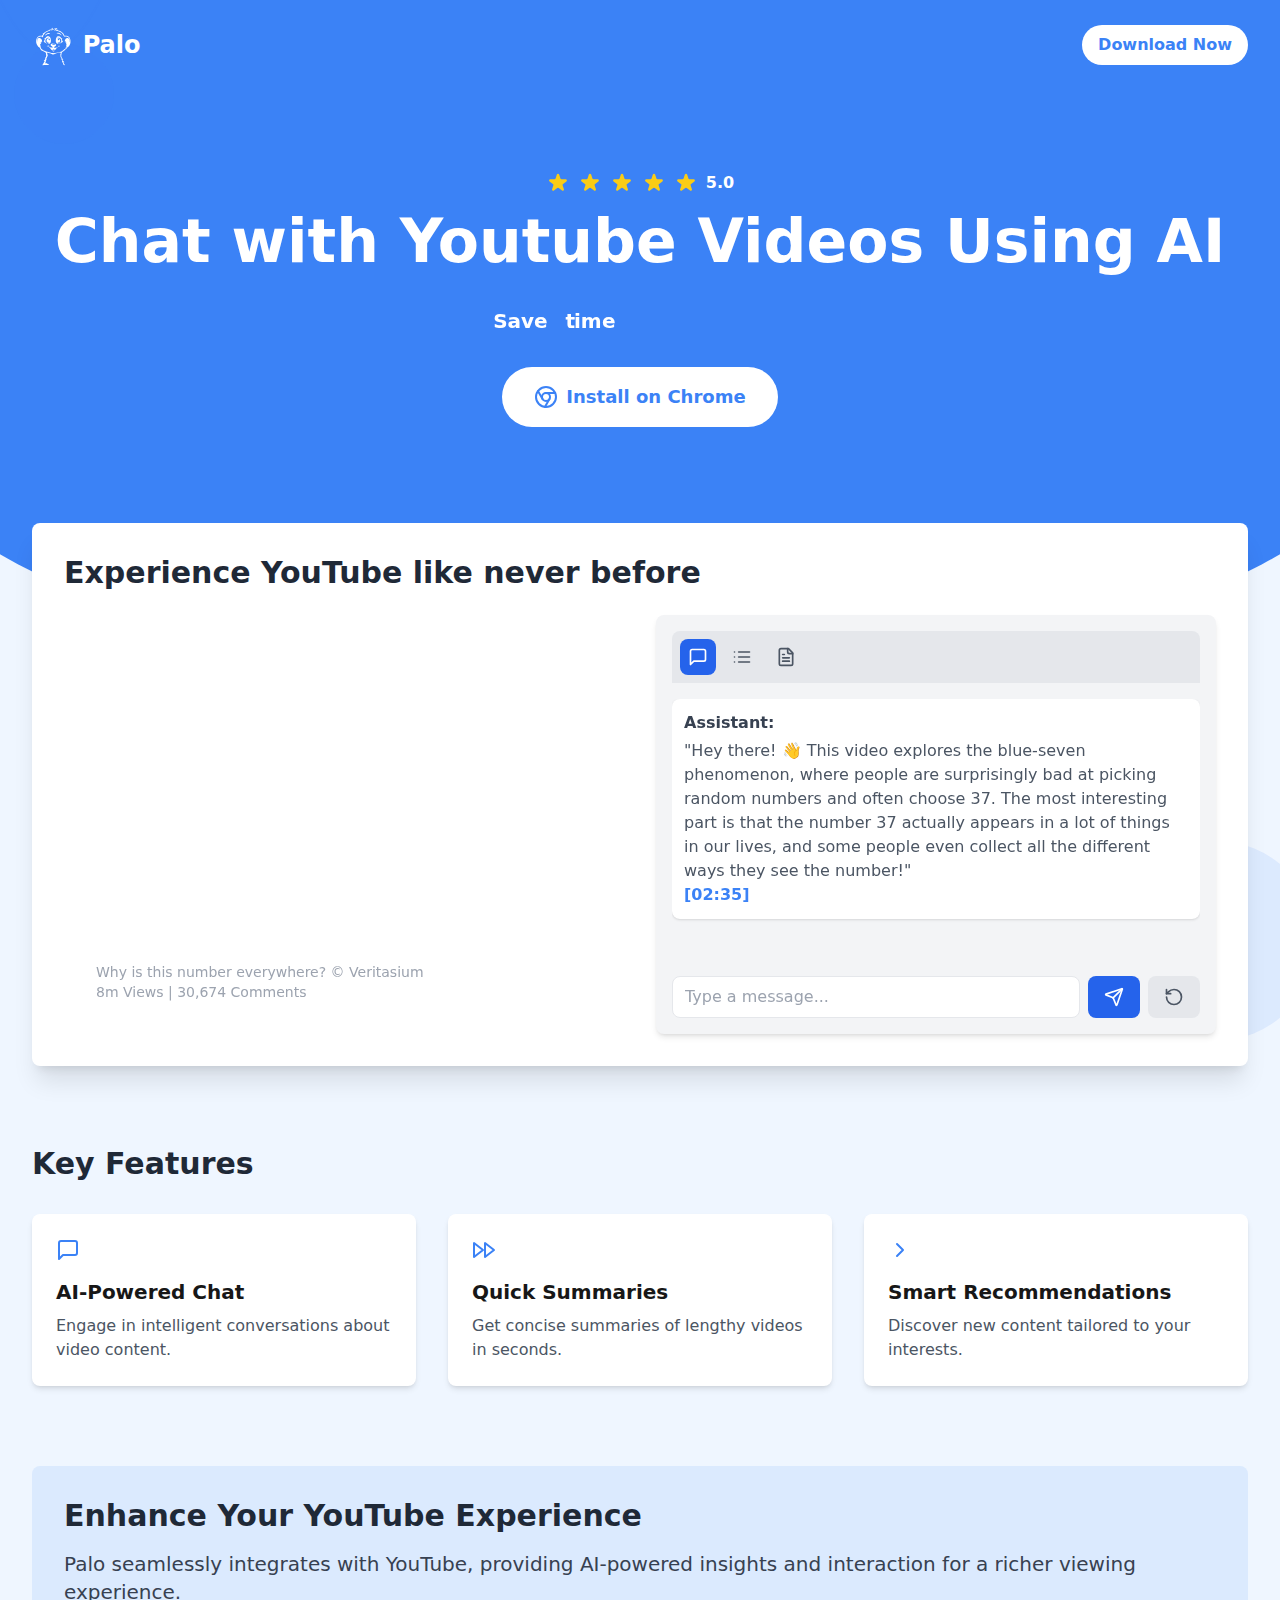
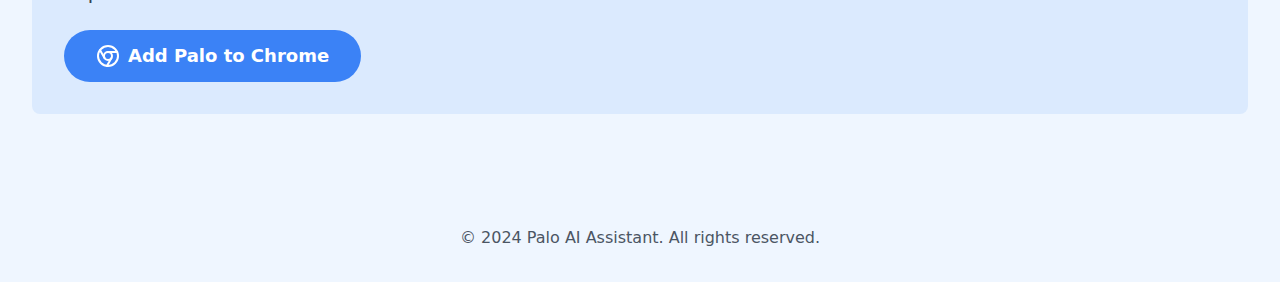
==== commit d676226a: "Add files via upload" ====
--- a/index.html
+++ b/index.html
@@ -1 +1 @@
-<!DOCTYPE html><html lang="en"><head><meta charSet="utf-8"/><meta name="viewport" content="width=device-width, initial-scale=1"/><link rel="preload" href="./_next/static/media/4473ecc91f70f139-s.p.woff" as="font" crossorigin="" type="font/woff"/><link rel="preload" href="./_next/static/media/463dafcda517f24f-s.p.woff" as="font" crossorigin="" type="font/woff"/><link rel="stylesheet" href="./_next/static/css/41eceaff613b4f0f.css" data-precedence="next"/><link rel="preload" as="script" fetchPriority="low" href="./_next/static/chunks/webpack-6b2f098d55ba02b2.js"/><script src="./_next/static/chunks/fd9d1056-4a917af64af6b262.js" async=""></script><script src="./_next/static/chunks/23-711fbb0a8a1fa455.js" async=""></script><script src="./_next/static/chunks/main-app-24eb7c6ec549afe9.js" async=""></script><script src="./_next/static/chunks/932-8e17ada82dbe6ed4.js" async=""></script><script src="./_next/static/chunks/app/page-a4556c4e253bcf66.js" async=""></script><title>Palo - Youtube AI Assistant</title><meta name="description" content="Instantly chat with any Youtube video. Learn faster, learn smarter."/><link rel="icon" href="/favicon.ico" type="image/x-icon" sizes="32x32"/><meta name="next-size-adjust"/><script src="./_next/static/chunks/polyfills-42372ed130431b0a.js" noModule=""></script></head><body class="__variable_1e4310 __variable_c3aa02 antialiased"><div class="relative min-h-screen font-sans bg-blue-50 overflow-x-hidden"><div class="absolute inset-0 z-0"><div class="bg-blue-500 h-[40rem] w-[150vw] rounded-b-full overflow-hidden mx-auto absolute left-1/2 transform -translate-x-1/2"></div><svg class="absolute top-0 left-0 w-full h-full" xmlns="http://www.w3.org/2000/svg"><circle cx="5%" cy="5%" r="50" fill="rgba(59, 130, 246, 0.1)"></circle><circle cx="95%" cy="50%" r="100" fill="rgba(59, 130, 246, 0.1)"></circle><path d="M0,0 Q50,100 100,0" stroke="rgba(59, 130, 246, 0.1)" stroke-width="2" fill="none"></path></svg></div><div class="relative z-10 max-w-7xl mx-auto px-4 sm:px-6 lg:px-8"><header class="py-6 flex justify-between items-center"><div class="flex items-center space-x-2 cursor-pointer"><div><svg version="1.0" xmlns="http://www.w3.org/2000/svg" width="32pt" height="32pt" viewBox="0 0 1024.000000 1024.000000" preserveAspectRatio="xMidYMid meet"><g transform="translate(0.000000,1024.000000) scale(0.100000,-0.100000)" fill="#FFFFFF" stroke="none"><path d="M4942 9289 c-128 -73 -383 -264 -570 -427 -127 -111 -152 -113 -152 -10 0 65 -13 100 -34 92 -7 -3 -35 -36 -61 -75 -26 -38 -69 -89 -96 -113 -48 -44 -80 -59 -294 -142 -309 -120 -639 -319 -910 -547 -38 -32 -81 -54 -170 -86 -66 -24 -129 -52 -140 -63 -20 -19 -20 -19 -1 -33 10 -8 43 -19 72 -25 55 -12 84 -31 84 -55 0 -7 -16 -35 -35 -61 -19 -27 -71 -103 -115 -169 -43 -66 -86 -129 -93 -140 -14 -19 -26 -20 -253 -20 -215 -1 -247 -3 -318 -23 -334 -93 -592 -308 -712 -594 -139 -328 -181 -765 -108 -1118 89 -431 391 -870 737 -1072 106 -61 123 -80 153 -172 35 -106 99 -233 164 -325 63 -89 189 -222 248 -263 39 -27 49 -29 96 -24 51 7 54 6 160 -59 60 -36 172 -100 250 -142 77 -42 169 -91 202 -109 140 -76 374 -342 374 -425 0 -18 -4 -21 -29 -16 -49 10 -54 -9 -26 -103 79 -263 73 -463 -17 -633 -18 -34 -70 -100 -115 -148 -46 -48 -83 -92 -83 -98 0 -6 17 -19 37 -28 20 -10 38 -24 41 -30 2 -7 -24 -42 -57 -76 -34 -35 -61 -69 -61 -76 0 -7 13 -17 29 -22 16 -6 32 -16 34 -23 14 -35 -90 -163 -270 -335 -73 -69 -133 -131 -133 -137 0 -26 57 -31 156 -12 74 13 100 2 89 -40 -16 -64 -279 -524 -412 -720 -112 -166 -123 -198 -78 -228 35 -23 368 -16 434 9 38 15 94 17 435 17 367 0 394 2 434 20 40 18 46 18 72 5 20 -10 59 -15 120 -15 91 0 130 10 130 33 0 18 -113 200 -127 204 -14 5 -26 -9 -85 -96 -24 -36 -48 -66 -54 -68 -17 -6 -26 24 -34 115 -4 46 -12 88 -19 95 -9 9 -26 4 -76 -23 -59 -32 -66 -33 -80 -19 -10 10 -18 42 -21 90 -8 105 -5 101 -61 84 -60 -18 -97 -19 -148 -1 -28 10 -78 13 -168 10 -106 -2 -129 0 -134 12 -7 19 41 114 128 250 76 119 85 153 44 180 -14 9 -25 24 -25 34 0 10 36 91 80 178 93 185 110 230 110 284 0 33 -5 42 -30 56 -16 9 -30 23 -30 31 0 8 16 43 36 78 19 35 44 90 55 123 11 33 33 80 50 105 36 53 73 143 90 220 13 58 20 68 71 94 44 22 56 65 57 191 1 151 -32 275 -120 456 -27 56 -49 107 -49 113 0 6 18 11 40 11 50 0 58 16 37 72 -9 22 -14 45 -11 49 9 15 61 10 177 -17 307 -70 439 -117 962 -343 139 -60 250 -91 326 -91 36 0 40 3 46 31 7 37 23 44 128 58 118 16 182 39 221 79 29 30 51 39 176 72 79 21 225 66 326 99 186 62 531 152 656 171 87 14 102 5 81 -47 -17 -40 -19 -73 -6 -73 5 0 37 12 70 26 65 28 91 27 91 -6 0 -11 -20 -73 -45 -138 -57 -149 -85 -257 -92 -354 -5 -72 -4 -79 20 -108 26 -31 27 -33 26 -183 -2 -129 1 -162 19 -217 25 -77 114 -214 207 -317 36 -40 65 -80 65 -88 0 -12 -13 -15 -55 -15 -97 0 -94 -9 101 -307 149 -230 157 -258 58 -210 -30 15 -59 25 -65 22 -24 -15 -13 -41 231 -545 83 -173 156 -328 161 -344 6 -19 4 -37 -5 -55 -21 -40 -5 -68 41 -74 21 -2 56 -12 78 -20 72 -29 187 -18 201 18 11 28 -5 60 -91 187 -87 130 -210 329 -245 398 -21 41 -26 75 -11 84 4 3 48 -8 96 -25 48 -17 93 -28 101 -25 25 10 15 43 -31 103 -288 370 -387 514 -383 553 3 24 6 25 83 30 133 9 135 21 23 120 -180 158 -258 256 -258 326 0 30 -14 72 -50 146 -74 152 -94 243 -87 393 5 126 26 220 72 334 32 77 30 113 -5 121 -40 9 -38 54 6 136 52 99 128 215 161 246 15 14 111 79 213 143 355 224 471 324 603 515 77 112 96 124 142 94 25 -16 26 -16 59 20 21 22 46 68 65 118 50 133 60 149 131 196 389 258 639 631 742 1102 20 93 22 133 22 345 1 259 -8 330 -64 550 -56 217 -142 377 -275 511 -192 194 -437 299 -723 311 -81 4 -167 1 -223 -7 -124 -17 -131 -13 -218 118 -38 59 -88 133 -110 166 -44 62 -50 86 -26 106 37 31 20 59 -132 210 -245 243 -454 396 -708 520 -182 88 -304 133 -475 174 -77 18 -146 39 -154 45 -22 19 -8 39 43 66 62 31 80 52 55 62 -25 10 -211 10 -339 0 -81 -6 -104 -5 -120 7 -20 14 -19 15 10 46 17 17 66 57 110 87 138 96 175 127 175 144 0 27 -17 33 -94 31 -212 -6 -607 -104 -897 -223 -67 -27 -131 -49 -143 -47 -39 6 -31 49 35 190 62 134 78 200 49 205 -8 2 -39 -11 -68 -28z m-162 -270 c0 -7 -22 -60 -49 -119 -75 -164 -87 -220 -46 -220 8 0 73 31 143 70 150 82 239 121 422 183 231 79 370 107 370 75 0 -6 -56 -65 -124 -130 -119 -113 -191 -201 -180 -219 9 -15 41 -10 161 27 65 19 140 36 168 37 l50 2 0 -32 c0 -18 5 -36 10 -41 6 -5 80 -14 165 -21 194 -14 314 -38 505 -102 252 -84 479 -203 703 -366 139 -101 172 -136 172 -182 0 -40 12 -59 103 -167 52 -62 57 -72 57 -115 0 -45 3 -51 101 -160 115 -129 156 -194 164 -259 10 -76 14 -88 34 -95 10 -3 69 11 131 30 155 49 272 63 397 47 178 -23 334 -88 472 -199 242 -192 351 -506 338 -968 -5 -168 -20 -261 -39 -248 -6 3 -8 30 -5 66 7 82 -9 342 -28 442 -32 172 -104 331 -187 415 -137 136 -320 147 -518 30 -153 -90 -226 -171 -315 -354 -57 -115 -66 -153 -80 -322 -5 -68 -3 -84 10 -98 21 -20 82 -21 155 -1 62 17 156 20 165 6 7 -13 -32 -38 -146 -94 -90 -44 -117 -66 -104 -87 3 -5 65 -38 138 -73 131 -63 207 -119 207 -151 0 -15 -11 -17 -89 -14 -49 2 -93 0 -97 -4 -4 -4 16 -32 44 -62 48 -50 51 -57 41 -80 -14 -30 -5 -46 78 -143 29 -34 62 -81 74 -104 18 -36 19 -43 6 -56 -12 -12 -21 -11 -68 6 -105 40 -119 26 -69 -69 34 -62 36 -74 16 -121 -12 -30 -12 -42 5 -104 42 -158 45 -325 5 -325 -7 0 -31 20 -53 45 -50 56 -67 52 -88 -23 -35 -125 -72 -220 -109 -277 -71 -111 -118 -144 -132 -90 -8 31 -27 47 -47 39 -9 -3 -44 -42 -79 -87 -87 -114 -141 -171 -226 -238 -66 -53 -96 -68 -174 -84 -15 -3 -60 -35 -100 -71 -119 -106 -100 -97 -578 -262 -498 -172 -1206 -283 -1600 -252 -262 20 -410 47 -780 142 -195 50 -483 124 -640 163 -334 84 -405 110 -681 244 -191 93 -213 107 -318 196 -61 53 -131 104 -155 115 -24 10 -66 39 -95 64 -51 46 -74 55 -86 36 -11 -17 -34 -11 -50 13 -15 23 -33 91 -70 262 -19 87 -39 135 -57 135 -6 0 -20 -7 -30 -17 -10 -9 -21 -13 -25 -9 -15 15 -15 137 1 214 22 111 21 142 -5 142 -11 0 -41 -12 -65 -26 -32 -19 -48 -24 -56 -16 -15 15 36 119 101 206 60 81 64 109 13 114 -19 2 -54 -4 -80 -12 -132 -45 -123 0 30 161 74 77 77 83 66 107 -14 32 2 53 78 102 73 47 87 63 73 80 -8 10 -37 14 -105 14 -52 0 -94 4 -94 9 0 19 68 66 164 113 55 26 105 48 112 48 27 0 64 24 64 41 0 11 -24 36 -55 59 -30 22 -55 45 -55 50 0 16 48 23 106 16 96 -11 115 19 69 110 -14 27 -31 87 -39 134 -20 124 -49 189 -130 298 -87 117 -157 181 -274 251 -112 67 -175 86 -282 86 -78 0 -90 -3 -148 -34 -125 -68 -220 -205 -276 -401 -28 -98 -56 -300 -56 -401 0 -38 -4 -69 -9 -69 -16 0 -24 109 -18 231 23 416 116 653 327 834 243 208 630 272 908 149 89 -39 110 -59 128 -122 22 -77 37 -92 59 -59 18 28 44 190 45 279 0 31 5 69 11 85 6 15 15 56 19 90 10 78 39 121 179 265 97 101 106 113 111 156 5 44 8 49 60 79 91 53 110 71 110 107 0 41 30 69 135 129 112 63 310 161 439 218 60 27 143 71 185 98 74 48 78 50 146 48 59 -1 78 3 125 27 65 34 216 148 355 266 55 48 122 103 148 123 48 36 87 48 87 26z"></path><path d="M6143 8135 c-163 -44 -264 -151 -188 -201 23 -15 30 -15 96 1 155 38 410 -15 609 -127 80 -45 170 -111 295 -215 140 -119 171 -123 121 -18 -58 121 -209 299 -339 399 -190 145 -421 207 -594 161z"></path><path d="M3961 8099 c-150 -26 -333 -110 -478 -217 -196 -146 -400 -406 -336 -429 6 -2 58 32 116 76 137 105 273 193 370 242 167 84 386 139 556 139 108 0 131 11 131 63 0 92 -184 157 -359 126z"></path><path d="M3674 7290 c-127 -41 -269 -162 -411 -352 -80 -107 -121 -140 -248 -198 -63 -29 -85 -44 -85 -58 0 -26 27 -48 80 -63 88 -25 89 -33 6 -224 -71 -164 -113 -226 -182 -268 -53 -32 -69 -51 -59 -68 3 -4 42 -27 86 -50 85 -44 104 -66 101 -115 -3 -38 12 -49 118 -89 41 -15 146 -63 233 -107 236 -117 429 -175 272 -81 -264 157 -387 364 -371 623 21 358 235 638 546 716 84 21 213 15 291 -15 51 -19 139 -83 139 -100 0 -4 -62 -7 -138 -7 l-138 1 -85 -42 c-158 -78 -273 -231 -315 -419 -36 -165 -4 -360 81 -488 125 -189 253 -256 448 -234 44 4 82 7 84 4 9 -8 -64 -55 -111 -70 -26 -9 -92 -22 -146 -28 -55 -6 -97 -15 -95 -18 2 -4 39 -17 82 -30 43 -12 95 -31 115 -41 76 -39 199 -10 311 71 112 83 179 195 222 373 40 165 51 295 38 456 -46 547 -230 859 -548 926 -100 21 -246 18 -321 -5z m538 -636 c68 -35 113 -145 89 -216 -13 -40 -64 -92 -104 -107 -109 -41 -217 48 -217 178 0 133 116 205 232 145z m-456 -745 c95 -89 154 -113 282 -117 113 -4 124 -13 58 -46 -54 -26 -150 -32 -218 -12 -125 36 -246 153 -220 212 7 13 16 24 22 24 6 0 40 -27 76 -61z"></path><path d="M6234 7281 c-145 -39 -228 -99 -313 -226 -182 -272 -262 -822 -170 -1165 48 -180 157 -328 287 -392 76 -37 121 -40 313 -20 228 24 377 76 587 208 57 36 149 88 205 116 136 68 164 90 177 138 9 33 21 47 65 76 29 20 56 42 59 49 2 7 -24 38 -60 70 -55 48 -72 72 -113 158 -65 134 -115 271 -108 291 4 9 33 28 66 42 57 25 78 45 66 64 -3 5 -51 33 -106 62 -87 45 -114 65 -187 143 -47 49 -109 122 -138 161 -70 94 -142 157 -233 202 -73 36 -78 37 -200 39 -99 2 -142 -1 -197 -16z m268 -327 c238 -61 426 -251 504 -509 24 -79 28 -107 28 -230 1 -112 -3 -151 -18 -195 -36 -106 -79 -173 -166 -261 -145 -145 -306 -209 -495 -196 -87 6 -146 24 -212 63 -49 28 -57 50 -15 40 15 -4 72 -9 127 -12 86 -5 108 -3 155 15 78 29 130 70 200 158 107 133 140 225 140 398 0 221 -78 385 -241 511 -32 25 -85 57 -116 72 -54 25 -66 27 -195 26 -76 0 -138 3 -138 6 0 12 65 68 97 84 90 45 237 58 345 30z m-42 -252 c86 -43 125 -173 80 -266 -44 -93 -166 -128 -249 -73 -124 82 -126 272 -3 337 47 24 126 26 172 2z m134 -758 c11 -28 -30 -101 -76 -135 -83 -61 -145 -83 -233 -84 -82 0 -170 26 -162 48 1 5 41 11 87 12 120 3 184 30 269 111 66 64 103 79 115 48z"></path><path d="M4920 5550 c-166 -15 -281 -49 -355 -105 -51 -39 -95 -134 -95 -205 0 -159 103 -275 399 -449 153 -89 173 -104 165 -125 -22 -58 -365 -97 -546 -62 -186 36 -352 134 -452 267 -53 70 -57 100 -21 149 14 19 21 38 17 42 -12 12 -205 -20 -272 -45 -89 -33 -149 -77 -177 -131 -24 -46 -4 -52 69 -20 80 36 162 39 224 7 22 -12 82 -67 133 -121 57 -63 124 -123 179 -160 106 -73 129 -97 269 -282 120 -158 266 -305 355 -358 121 -72 296 -111 414 -92 116 19 190 50 309 130 92 62 141 117 314 343 151 200 135 184 320 299 29 18 103 75 165 126 167 141 231 163 363 128 29 -8 55 -10 58 -6 9 15 -47 71 -97 96 -28 14 -82 31 -121 39 -79 15 -212 23 -222 13 -4 -3 5 -24 20 -46 26 -40 26 -41 10 -76 -9 -19 -49 -66 -89 -104 -183 -174 -402 -253 -665 -239 -200 10 -353 56 -359 108 -3 22 6 30 78 67 125 65 278 171 350 242 86 85 121 153 128 240 6 83 -8 127 -54 174 -44 45 -67 49 -51 7 5 -15 8 -35 4 -44 -3 -9 -49 -29 -109 -48 -89 -29 -117 -33 -208 -34 -93 0 -431 36 -485 51 -33 10 -55 36 -55 64 0 53 50 74 210 89 129 13 418 16 483 6 52 -8 62 0 20 16 -104 41 -431 66 -623 49z m502 -1458 l22 -22 -28 -29 c-15 -16 -56 -42 -89 -57 -52 -24 -76 -28 -142 -28 -96 0 -146 15 -179 54 -31 38 -24 68 20 86 29 12 39 12 76 -1 57 -19 71 -19 116 6 53 29 171 24 204 -9z"></path><path d="M4876 3761 c-3 -4 5 -18 17 -29 63 -59 219 -93 337 -73 39 6 89 20 109 31 40 20 68 47 58 56 -3 4 -43 1 -88 -5 -132 -18 -255 -10 -406 24 -12 3 -24 1 -27 -4z"></path></g></svg></div><span class="text-2xl font-bold text-white">Palo</span></div><nav class="flex items-center space-x-4"><a href="https://chromewebstore.google.com/detail/palo-youtube-ai-chat-assi/fidophflimbdnfllohapkpcclikedmjk" class="bg-white text-blue-500 px-4 py-2 rounded-full font-semibold hover:bg-blue-100 transition duration-300">Download Now</a></nav></header><main><section class="text-center py-20"><div class="flex justify-center items-center space-x-2 mb-4"><svg class="w-6 h-6 text-yellow-400" fill="currentColor" viewBox="0 0 20 20"><path d="M9.049 2.927c.3-.921 1.603-.921 1.902 0l1.07 3.292a1 1 0 00.95.69h3.462c.969 0 1.371 1.24.588 1.81l-2.8 2.034a1 1 0 00-.364 1.118l1.07 3.292c.3.921-.755 1.688-1.54 1.118l-2.8-2.034a1 1 0 00-1.175 0l-2.8 2.034c-.784.57-1.838-.197-1.539-1.118l1.07-3.292a1 1 0 00-.364-1.118L2.98 8.72c-.783-.57-.38-1.81.588-1.81h3.461a1 1 0 00.951-.69l1.07-3.292z"></path></svg><svg class="w-6 h-6 text-yellow-400" fill="currentColor" viewBox="0 0 20 20"><path d="M9.049 2.927c.3-.921 1.603-.921 1.902 0l1.07 3.292a1 1 0 00.95.69h3.462c.969 0 1.371 1.24.588 1.81l-2.8 2.034a1 1 0 00-.364 1.118l1.07 3.292c.3.921-.755 1.688-1.54 1.118l-2.8-2.034a1 1 0 00-1.175 0l-2.8 2.034c-.784.57-1.838-.197-1.539-1.118l1.07-3.292a1 1 0 00-.364-1.118L2.98 8.72c-.783-.57-.38-1.81.588-1.81h3.461a1 1 0 00.951-.69l1.07-3.292z"></path></svg><svg class="w-6 h-6 text-yellow-400" fill="currentColor" viewBox="0 0 20 20"><path d="M9.049 2.927c.3-.921 1.603-.921 1.902 0l1.07 3.292a1 1 0 00.95.69h3.462c.969 0 1.371 1.24.588 1.81l-2.8 2.034a1 1 0 00-.364 1.118l1.07 3.292c.3.921-.755 1.688-1.54 1.118l-2.8-2.034a1 1 0 00-1.175 0l-2.8 2.034c-.784.57-1.838-.197-1.539-1.118l1.07-3.292a1 1 0 00-.364-1.118L2.98 8.72c-.783-.57-.38-1.81.588-1.81h3.461a1 1 0 00.951-.69l1.07-3.292z"></path></svg><svg class="w-6 h-6 text-yellow-400" fill="currentColor" viewBox="0 0 20 20"><path d="M9.049 2.927c.3-.921 1.603-.921 1.902 0l1.07 3.292a1 1 0 00.95.69h3.462c.969 0 1.371 1.24.588 1.81l-2.8 2.034a1 1 0 00-.364 1.118l1.07 3.292c.3.921-.755 1.688-1.54 1.118l-2.8-2.034a1 1 0 00-1.175 0l-2.8 2.034c-.784.57-1.838-.197-1.539-1.118l1.07-3.292a1 1 0 00-.364-1.118L2.98 8.72c-.783-.57-.38-1.81.588-1.81h3.461a1 1 0 00.951-.69l1.07-3.292z"></path></svg><svg class="w-6 h-6 text-yellow-400" fill="currentColor" viewBox="0 0 20 20"><path d="M9.049 2.927c.3-.921 1.603-.921 1.902 0l1.07 3.292a1 1 0 00.95.69h3.462c.969 0 1.371 1.24.588 1.81l-2.8 2.034a1 1 0 00-.364 1.118l1.07 3.292c.3.921-.755 1.688-1.54 1.118l-2.8-2.034a1 1 0 00-1.175 0l-2.8 2.034c-.784.57-1.838-.197-1.539-1.118l1.07-3.292a1 1 0 00-.364-1.118L2.98 8.72c-.783-.57-.38-1.81.588-1.81h3.461a1 1 0 00.951-.69l1.07-3.292z"></path></svg><span class="text-white font-semibold">5.0</span></div><h1 class="text-6xl font-bold text-white mb-4">Chat with Youtube Videos Using AI</h1><p class="text-2xl text-white mb-8"><div class="text-base sm:text-xl md:text-3xl lg:text-5xl font-bold text-center"><div class="inline"><div class="inline-block"><span class="dark:text-white opacity-0 hidden text-white text-xl">S</span><span class="dark:text-white opacity-0 hidden text-white text-xl">a</span><span class="dark:text-white opacity-0 hidden text-white text-xl">v</span><span class="dark:text-white opacity-0 hidden text-white text-xl">e</span> </div><div class="inline-block"><span class="dark:text-white opacity-0 hidden text-white text-xl">t</span><span class="dark:text-white opacity-0 hidden text-white text-xl">i</span><span class="dark:text-white opacity-0 hidden text-white text-xl">m</span><span class="dark:text-white opacity-0 hidden text-white text-xl">e</span> </div><div class="inline-block"><span class="dark:text-white opacity-0 hidden text-white text-xl">o</span><span class="dark:text-white opacity-0 hidden text-white text-xl">n</span> </div><div class="inline-block"><span class="dark:text-white opacity-0 hidden text-white text-xl">l</span><span class="dark:text-white opacity-0 hidden text-white text-xl">o</span><span class="dark:text-white opacity-0 hidden text-white text-xl">n</span><span class="dark:text-white opacity-0 hidden text-white text-xl">g</span> </div><div class="inline-block"><span class="dark:text-white opacity-0 hidden text-white text-xl">v</span><span class="dark:text-white opacity-0 hidden text-white text-xl">i</span><span class="dark:text-white opacity-0 hidden text-white text-xl">d</span><span class="dark:text-white opacity-0 hidden text-white text-xl">e</span><span class="dark:text-white opacity-0 hidden text-white text-xl">o</span><span class="dark:text-white opacity-0 hidden text-white text-xl">s</span><span class="dark:text-white opacity-0 hidden text-white text-xl">,</span> </div><div class="inline-block"><span class="dark:text-white opacity-0 hidden text-white text-xl">g</span><span class="dark:text-white opacity-0 hidden text-white text-xl">e</span><span class="dark:text-white opacity-0 hidden text-white text-xl">t</span> </div><div class="inline-block"><span class="dark:text-white opacity-0 hidden text-white text-xl">k</span><span class="dark:text-white opacity-0 hidden text-white text-xl">e</span><span class="dark:text-white opacity-0 hidden text-white text-xl">y</span> </div><div class="inline-block"><span class="dark:text-white opacity-0 hidden text-white text-xl">i</span><span class="dark:text-white opacity-0 hidden text-white text-xl">d</span><span class="dark:text-white opacity-0 hidden text-white text-xl">e</span><span class="dark:text-white opacity-0 hidden text-white text-xl">a</span><span class="dark:text-white opacity-0 hidden text-white text-xl">s</span> </div><div class="inline-block"><span class="dark:text-white opacity-0 hidden text-white text-xl">i</span><span class="dark:text-white opacity-0 hidden text-white text-xl">n</span><span class="dark:text-white opacity-0 hidden text-white text-xl">s</span><span class="dark:text-white opacity-0 hidden text-white text-xl">t</span><span class="dark:text-white opacity-0 hidden text-white text-xl">a</span><span class="dark:text-white opacity-0 hidden text-white text-xl">n</span><span class="dark:text-white opacity-0 hidden text-white text-xl">t</span><span class="dark:text-white opacity-0 hidden text-white text-xl">l</span><span class="dark:text-white opacity-0 hidden text-white text-xl">y</span> </div><div class="inline-block"><span class="dark:text-white opacity-0 hidden text-white text-xl">w</span><span class="dark:text-white opacity-0 hidden text-white text-xl">i</span><span class="dark:text-white opacity-0 hidden text-white text-xl">t</span><span class="dark:text-white opacity-0 hidden text-white text-xl">h</span> </div><div class="inline-block"><span class="dark:text-white opacity-0 hidden text-white text-xl font-bold">P</span><span class="dark:text-white opacity-0 hidden text-white text-xl font-bold">a</span><span class="dark:text-white opacity-0 hidden text-white text-xl font-bold">l</span><span class="dark:text-white opacity-0 hidden text-white text-xl font-bold">o</span><span class="dark:text-white opacity-0 hidden text-white text-xl font-bold">.</span> </div></div><span class="inline-block rounded-sm w-[4px] h-4 md:h-6 lg:h-10 bg-blue-500" style="opacity:0;will-change:opacity"></span></div></p><a href="https://chromewebstore.google.com/detail/palo-youtube-ai-chat-assi/fidophflimbdnfllohapkpcclikedmjk" class="bg-white text-blue-500 px-8 py-4 rounded-full font-semibold text-lg hover:bg-blue-100 transition duration-300 inline-flex items-center mb-4"><svg xmlns="http://www.w3.org/2000/svg" width="24" height="24" viewBox="0 0 24 24" fill="none" stroke="currentColor" stroke-width="2" stroke-linecap="round" stroke-linejoin="round" class="lucide lucide-chrome mr-2"><circle cx="12" cy="12" r="10"></circle><circle cx="12" cy="12" r="4"></circle><line x1="21.17" x2="12" y1="8" y2="8"></line><line x1="3.95" x2="8.54" y1="6.06" y2="14"></line><line x1="10.88" x2="15.46" y1="21.94" y2="14"></line></svg>Install on Chrome</a></section><section class="bg-white rounded-lg shadow-xl p-8 mb-20"><h2 class="text-3xl font-bold text-gray-800 mb-6">Experience YouTube like never before</h2><div class="flex space-x-4 max-w-full"><div class="flex-shrink-0 w-1/2"><iframe width="100%" height="315" src="https://www.youtube.com/embed/d6iQrh2TK98?enablejsapi=1" title="Why is this number everywhere?" frameBorder="0" allow="accelerometer; autoplay; clipboard-write; encrypted-media; gyroscope; picture-in-picture; web-share" referrerPolicy="strict-origin-when-cross-origin" allowFullScreen="" class="rounded-lg"></iframe><p class="text-sm text-gray-400 p-8"><p>Why is this number everywhere? © Veritasium</p><p>8m Views | 30,674 Comments</p></p></div><div class="flex-grow bg-gray-100 p-4 rounded-lg shadow-md flex flex-col"><div class="bg-gray-200 p-2 rounded-t-lg flex space-x-2 mb-4"><button class="p-2 rounded-lg bg-blue-600 text-white"><svg xmlns="http://www.w3.org/2000/svg" width="20" height="20" viewBox="0 0 24 24" fill="none" stroke="currentColor" stroke-width="2" stroke-linecap="round" stroke-linejoin="round" class="lucide lucide-message-square"><path d="M21 15a2 2 0 0 1-2 2H7l-4 4V5a2 2 0 0 1 2-2h14a2 2 0 0 1 2 2z"></path></svg></button><button class="p-2 rounded-lg text-gray-600"><svg xmlns="http://www.w3.org/2000/svg" width="20" height="20" viewBox="0 0 24 24" fill="none" stroke="currentColor" stroke-width="2" stroke-linecap="round" stroke-linejoin="round" class="lucide lucide-list"><line x1="8" x2="21" y1="6" y2="6"></line><line x1="8" x2="21" y1="12" y2="12"></line><line x1="8" x2="21" y1="18" y2="18"></line><line x1="3" x2="3.01" y1="6" y2="6"></line><line x1="3" x2="3.01" y1="12" y2="12"></line><line x1="3" x2="3.01" y1="18" y2="18"></line></svg></button><button class="p-2 rounded-lg text-gray-600"><svg xmlns="http://www.w3.org/2000/svg" width="20" height="20" viewBox="0 0 24 24" fill="none" stroke="currentColor" stroke-width="2" stroke-linecap="round" stroke-linejoin="round" class="lucide lucide-file-text"><path d="M15 2H6a2 2 0 0 0-2 2v16a2 2 0 0 0 2 2h12a2 2 0 0 0 2-2V7Z"></path><path d="M14 2v4a2 2 0 0 0 2 2h4"></path><path d="M10 9H8"></path><path d="M16 13H8"></path><path d="M16 17H8"></path></svg></button></div><div class="flex-grow mb-4 overflow-y-auto"><div class="bg-white p-3 rounded-lg shadow mb-2"><p class="font-semibold text-gray-700 mb-1">Assistant:</p><p class="text-gray-600">&quot;Hey there! 👋 This video explores the blue-seven phenomenon, where people are surprisingly bad at picking random numbers and often choose 37. The most interesting part is that the number 37 actually appears in a lot of things in our lives, and some people even collect all the different ways they see the number!&quot; <div class="flex"><a href="#02:35" class="text-blue-500 font-semibold mr-2 hover:underline">[<!-- -->02:35<!-- -->]</a><p class="text-gray-700"></p></div></p></div></div><div class="flex space-x-2"><input type="text" placeholder="Type a message..." class="flex-grow border rounded-lg px-3 py-2 focus:outline-none focus:ring-2 focus:ring-blue-500" value=""/><button class="bg-blue-600 text-white px-4 py-2 rounded-lg"><svg xmlns="http://www.w3.org/2000/svg" width="20" height="20" viewBox="0 0 24 24" fill="none" stroke="currentColor" stroke-width="2" stroke-linecap="round" stroke-linejoin="round" class="lucide lucide-send"><path d="M14.536 21.686a.5.5 0 0 0 .937-.024l6.5-19a.496.496 0 0 0-.635-.635l-19 6.5a.5.5 0 0 0-.024.937l7.93 3.18a2 2 0 0 1 1.112 1.11z"></path><path d="m21.854 2.147-10.94 10.939"></path></svg></button><button class="bg-gray-200 text-gray-600 px-4 py-2 rounded-lg"><svg xmlns="http://www.w3.org/2000/svg" width="20" height="20" viewBox="0 0 24 24" fill="none" stroke="currentColor" stroke-width="2" stroke-linecap="round" stroke-linejoin="round" class="lucide lucide-rotate-ccw"><path d="M3 12a9 9 0 1 0 9-9 9.75 9.75 0 0 0-6.74 2.74L3 8"></path><path d="M3 3v5h5"></path></svg></button></div></div></div></section><section class="mb-20"><h2 class="text-3xl font-bold text-gray-800 mb-8">Key Features</h2><div class="grid md:grid-cols-3 gap-8"><div class="bg-white p-6 rounded-lg shadow-md"><div class="text-blue-500 mb-4"><svg xmlns="http://www.w3.org/2000/svg" width="24" height="24" viewBox="0 0 24 24" fill="none" stroke="currentColor" stroke-width="2" stroke-linecap="round" stroke-linejoin="round" class="lucide lucide-message-square"><path d="M21 15a2 2 0 0 1-2 2H7l-4 4V5a2 2 0 0 1 2-2h14a2 2 0 0 1 2 2z"></path></svg></div><h3 class="text-xl font-semibold mb-2">AI-Powered Chat</h3><p class="text-gray-600">Engage in intelligent conversations about video content.</p></div><div class="bg-white p-6 rounded-lg shadow-md"><div class="text-blue-500 mb-4"><svg xmlns="http://www.w3.org/2000/svg" width="24" height="24" viewBox="0 0 24 24" fill="none" stroke="currentColor" stroke-width="2" stroke-linecap="round" stroke-linejoin="round" class="lucide lucide-fast-forward"><polygon points="13 19 22 12 13 5 13 19"></polygon><polygon points="2 19 11 12 2 5 2 19"></polygon></svg></div><h3 class="text-xl font-semibold mb-2">Quick Summaries</h3><p class="text-gray-600">Get concise summaries of lengthy videos in seconds.</p></div><div class="bg-white p-6 rounded-lg shadow-md"><div class="text-blue-500 mb-4"><svg xmlns="http://www.w3.org/2000/svg" width="24" height="24" viewBox="0 0 24 24" fill="none" stroke="currentColor" stroke-width="2" stroke-linecap="round" stroke-linejoin="round" class="lucide lucide-chevron-right"><path d="m9 18 6-6-6-6"></path></svg></div><h3 class="text-xl font-semibold mb-2">Smart Recommendations</h3><p class="text-gray-600">Discover new content tailored to your interests.</p></div></div></section><section class="bg-blue-100 rounded-lg p-8 mb-20"><h2 class="text-3xl font-bold text-gray-800 mb-4">Enhance Your YouTube Experience</h2><p class="text-xl text-gray-700 mb-6">Palo seamlessly integrates with YouTube, providing AI-powered insights and interaction for a richer viewing experience.</p><a href="https://chromewebstore.google.com/detail/palo-youtube-ai-chat-assi/fidophflimbdnfllohapkpcclikedmjk" class="bg-blue-500 text-white px-8 py-3 rounded-full font-semibold text-lg hover:bg-blue-600 transition duration-300 inline-flex items-center"><svg xmlns="http://www.w3.org/2000/svg" width="24" height="24" viewBox="0 0 24 24" fill="none" stroke="currentColor" stroke-width="2" stroke-linecap="round" stroke-linejoin="round" class="lucide lucide-chrome mr-2"><circle cx="12" cy="12" r="10"></circle><circle cx="12" cy="12" r="4"></circle><line x1="21.17" x2="12" y1="8" y2="8"></line><line x1="3.95" x2="8.54" y1="6.06" y2="14"></line><line x1="10.88" x2="15.46" y1="21.94" y2="14"></line></svg>Add Palo to Chrome</a></section></main><footer class="text-center py-8 text-gray-600"><p>© 2024 Palo AI Assistant. All rights reserved.</p></footer></div></div><script src="./_next/static/chunks/webpack-6b2f098d55ba02b2.js" async=""></script><script>(self.__next_f=self.__next_f||[]).push([0]);self.__next_f.push([2,null])</script><script>self.__next_f.push([1,"1:HL[\"./_next/static/media/4473ecc91f70f139-s.p.woff\",\"font\",{\"crossOrigin\":\"\",\"type\":\"font/woff\"}]\n2:HL[\"./_next/static/media/463dafcda517f24f-s.p.woff\",\"font\",{\"crossOrigin\":\"\",\"type\":\"font/woff\"}]\n3:HL[\"./_next/static/css/41eceaff613b4f0f.css\",\"style\"]\n"])</script><script>self.__next_f.push([1,"4:I[5751,[],\"\"]\n6:I[6513,[],\"ClientPageRoot\"]\n7:I[4796,[\"932\",\"static/chunks/932-8e17ada82dbe6ed4.js\",\"931\",\"static/chunks/app/page-a4556c4e253bcf66.js\"],\"default\",1]\n8:I[9275,[],\"\"]\n9:I[1343,[],\"\"]\nb:I[6130,[],\"\"]\nc:[]\n"])</script><script>self.__next_f.push([1,"0:[\"$\",\"$L4\",null,{\"buildId\":\"n0R8d07kVKYPl3fu8pJvY\",\"assetPrefix\":\"\",\"urlParts\":[\"\",\"\"],\"initialTree\":[\"\",{\"children\":[\"__PAGE__\",{}]},\"$undefined\",\"$undefined\",true],\"initialSeedData\":[\"\",{\"children\":[\"__PAGE__\",{},[[\"$L5\",[\"$\",\"$L6\",null,{\"props\":{\"params\":{},\"searchParams\":{}},\"Component\":\"$7\"}],null],null],null]},[[[[\"$\",\"link\",\"0\",{\"rel\":\"stylesheet\",\"href\":\"./_next/static/css/41eceaff613b4f0f.css\",\"precedence\":\"next\",\"crossOrigin\":\"$undefined\"}]],[\"$\",\"html\",null,{\"lang\":\"en\",\"children\":[\"$\",\"body\",null,{\"className\":\"__variable_1e4310 __variable_c3aa02 antialiased\",\"children\":[\"$\",\"$L8\",null,{\"parallelRouterKey\":\"children\",\"segmentPath\":[\"children\"],\"error\":\"$undefined\",\"errorStyles\":\"$undefined\",\"errorScripts\":\"$undefined\",\"template\":[\"$\",\"$L9\",null,{}],\"templateStyles\":\"$undefined\",\"templateScripts\":\"$undefined\",\"notFound\":[[\"$\",\"title\",null,{\"children\":\"404: This page could not be found.\"}],[\"$\",\"div\",null,{\"style\":{\"fontFamily\":\"system-ui,\\\"Segoe UI\\\",Roboto,Helvetica,Arial,sans-serif,\\\"Apple Color Emoji\\\",\\\"Segoe UI Emoji\\\"\",\"height\":\"100vh\",\"textAlign\":\"center\",\"display\":\"flex\",\"flexDirection\":\"column\",\"alignItems\":\"center\",\"justifyContent\":\"center\"},\"children\":[\"$\",\"div\",null,{\"children\":[[\"$\",\"style\",null,{\"dangerouslySetInnerHTML\":{\"__html\":\"body{color:#000;background:#fff;margin:0}.next-error-h1{border-right:1px solid rgba(0,0,0,.3)}@media (prefers-color-scheme:dark){body{color:#fff;background:#000}.next-error-h1{border-right:1px solid rgba(255,255,255,.3)}}\"}}],[\"$\",\"h1\",null,{\"className\":\"next-error-h1\",\"style\":{\"display\":\"inline-block\",\"margin\":\"0 20px 0 0\",\"padding\":\"0 23px 0 0\",\"fontSize\":24,\"fontWeight\":500,\"verticalAlign\":\"top\",\"lineHeight\":\"49px\"},\"children\":\"404\"}],[\"$\",\"div\",null,{\"style\":{\"display\":\"inline-block\"},\"children\":[\"$\",\"h2\",null,{\"style\":{\"fontSize\":14,\"fontWeight\":400,\"lineHeight\":\"49px\",\"margin\":0},\"children\":\"This page could not be found.\"}]}]]}]}]],\"notFoundStyles\":[]}]}]}]],null],null],\"couldBeIntercepted\":false,\"initialHead\":[null,\"$La\"],\"globalErrorComponent\":\"$b\",\"missingSlots\":\"$Wc\"}]\n"])</script><script>self.__next_f.push([1,"a:[[\"$\",\"meta\",\"0\",{\"name\":\"viewport\",\"content\":\"width=device-width, initial-scale=1\"}],[\"$\",\"meta\",\"1\",{\"charSet\":\"utf-8\"}],[\"$\",\"title\",\"2\",{\"children\":\"Palo - Youtube AI Assistant\"}],[\"$\",\"meta\",\"3\",{\"name\":\"description\",\"content\":\"Instantly chat with any Youtube video. Learn faster, learn smarter.\"}],[\"$\",\"link\",\"4\",{\"rel\":\"icon\",\"href\":\"/favicon.ico\",\"type\":\"image/x-icon\",\"sizes\":\"32x32\"}],[\"$\",\"meta\",\"5\",{\"name\":\"next-size-adjust\"}]]\n5:null\n"])</script></body></html>+<!DOCTYPE html><html lang="en"><head><meta charSet="utf-8"/><meta name="viewport" content="width=device-width, initial-scale=1"/><link rel="preload" href="/_next/static/media/4473ecc91f70f139-s.p.woff" as="font" crossorigin="" type="font/woff"/><link rel="preload" href="/_next/static/media/463dafcda517f24f-s.p.woff" as="font" crossorigin="" type="font/woff"/><link rel="stylesheet" href="/_next/static/css/41eceaff613b4f0f.css" data-precedence="next"/><link rel="preload" as="script" fetchPriority="low" href="/_next/static/chunks/webpack-6b2f098d55ba02b2.js"/><script src="/_next/static/chunks/fd9d1056-4a917af64af6b262.js" async=""></script><script src="/_next/static/chunks/23-711fbb0a8a1fa455.js" async=""></script><script src="/_next/static/chunks/main-app-24eb7c6ec549afe9.js" async=""></script><script src="/_next/static/chunks/932-8e17ada82dbe6ed4.js" async=""></script><script src="/_next/static/chunks/app/page-a4556c4e253bcf66.js" async=""></script><title>Palo - Youtube AI Assistant</title><meta name="description" content="Instantly chat with any Youtube video. Learn faster, learn smarter."/><link rel="icon" href="/favicon.ico" type="image/x-icon" sizes="32x32"/><meta name="next-size-adjust"/><script src="/_next/static/chunks/polyfills-42372ed130431b0a.js" noModule=""></script></head><body class="__variable_1e4310 __variable_c3aa02 antialiased"><div class="relative min-h-screen font-sans bg-blue-50 overflow-x-hidden"><div class="absolute inset-0 z-0"><div class="bg-blue-500 h-[40rem] w-[150vw] rounded-b-full overflow-hidden mx-auto absolute left-1/2 transform -translate-x-1/2"></div><svg class="absolute top-0 left-0 w-full h-full" xmlns="http://www.w3.org/2000/svg"><circle cx="5%" cy="5%" r="50" fill="rgba(59, 130, 246, 0.1)"></circle><circle cx="95%" cy="50%" r="100" fill="rgba(59, 130, 246, 0.1)"></circle><path d="M0,0 Q50,100 100,0" stroke="rgba(59, 130, 246, 0.1)" stroke-width="2" fill="none"></path></svg></div><div class="relative z-10 max-w-7xl mx-auto px-4 sm:px-6 lg:px-8"><header class="py-6 flex justify-between items-center"><div class="flex items-center space-x-2 cursor-pointer"><div><svg version="1.0" xmlns="http://www.w3.org/2000/svg" width="32pt" height="32pt" viewBox="0 0 1024.000000 1024.000000" preserveAspectRatio="xMidYMid meet"><g transform="translate(0.000000,1024.000000) scale(0.100000,-0.100000)" fill="#FFFFFF" stroke="none"><path d="M4942 9289 c-128 -73 -383 -264 -570 -427 -127 -111 -152 -113 -152 -10 0 65 -13 100 -34 92 -7 -3 -35 -36 -61 -75 -26 -38 -69 -89 -96 -113 -48 -44 -80 -59 -294 -142 -309 -120 -639 -319 -910 -547 -38 -32 -81 -54 -170 -86 -66 -24 -129 -52 -140 -63 -20 -19 -20 -19 -1 -33 10 -8 43 -19 72 -25 55 -12 84 -31 84 -55 0 -7 -16 -35 -35 -61 -19 -27 -71 -103 -115 -169 -43 -66 -86 -129 -93 -140 -14 -19 -26 -20 -253 -20 -215 -1 -247 -3 -318 -23 -334 -93 -592 -308 -712 -594 -139 -328 -181 -765 -108 -1118 89 -431 391 -870 737 -1072 106 -61 123 -80 153 -172 35 -106 99 -233 164 -325 63 -89 189 -222 248 -263 39 -27 49 -29 96 -24 51 7 54 6 160 -59 60 -36 172 -100 250 -142 77 -42 169 -91 202 -109 140 -76 374 -342 374 -425 0 -18 -4 -21 -29 -16 -49 10 -54 -9 -26 -103 79 -263 73 -463 -17 -633 -18 -34 -70 -100 -115 -148 -46 -48 -83 -92 -83 -98 0 -6 17 -19 37 -28 20 -10 38 -24 41 -30 2 -7 -24 -42 -57 -76 -34 -35 -61 -69 -61 -76 0 -7 13 -17 29 -22 16 -6 32 -16 34 -23 14 -35 -90 -163 -270 -335 -73 -69 -133 -131 -133 -137 0 -26 57 -31 156 -12 74 13 100 2 89 -40 -16 -64 -279 -524 -412 -720 -112 -166 -123 -198 -78 -228 35 -23 368 -16 434 9 38 15 94 17 435 17 367 0 394 2 434 20 40 18 46 18 72 5 20 -10 59 -15 120 -15 91 0 130 10 130 33 0 18 -113 200 -127 204 -14 5 -26 -9 -85 -96 -24 -36 -48 -66 -54 -68 -17 -6 -26 24 -34 115 -4 46 -12 88 -19 95 -9 9 -26 4 -76 -23 -59 -32 -66 -33 -80 -19 -10 10 -18 42 -21 90 -8 105 -5 101 -61 84 -60 -18 -97 -19 -148 -1 -28 10 -78 13 -168 10 -106 -2 -129 0 -134 12 -7 19 41 114 128 250 76 119 85 153 44 180 -14 9 -25 24 -25 34 0 10 36 91 80 178 93 185 110 230 110 284 0 33 -5 42 -30 56 -16 9 -30 23 -30 31 0 8 16 43 36 78 19 35 44 90 55 123 11 33 33 80 50 105 36 53 73 143 90 220 13 58 20 68 71 94 44 22 56 65 57 191 1 151 -32 275 -120 456 -27 56 -49 107 -49 113 0 6 18 11 40 11 50 0 58 16 37 72 -9 22 -14 45 -11 49 9 15 61 10 177 -17 307 -70 439 -117 962 -343 139 -60 250 -91 326 -91 36 0 40 3 46 31 7 37 23 44 128 58 118 16 182 39 221 79 29 30 51 39 176 72 79 21 225 66 326 99 186 62 531 152 656 171 87 14 102 5 81 -47 -17 -40 -19 -73 -6 -73 5 0 37 12 70 26 65 28 91 27 91 -6 0 -11 -20 -73 -45 -138 -57 -149 -85 -257 -92 -354 -5 -72 -4 -79 20 -108 26 -31 27 -33 26 -183 -2 -129 1 -162 19 -217 25 -77 114 -214 207 -317 36 -40 65 -80 65 -88 0 -12 -13 -15 -55 -15 -97 0 -94 -9 101 -307 149 -230 157 -258 58 -210 -30 15 -59 25 -65 22 -24 -15 -13 -41 231 -545 83 -173 156 -328 161 -344 6 -19 4 -37 -5 -55 -21 -40 -5 -68 41 -74 21 -2 56 -12 78 -20 72 -29 187 -18 201 18 11 28 -5 60 -91 187 -87 130 -210 329 -245 398 -21 41 -26 75 -11 84 4 3 48 -8 96 -25 48 -17 93 -28 101 -25 25 10 15 43 -31 103 -288 370 -387 514 -383 553 3 24 6 25 83 30 133 9 135 21 23 120 -180 158 -258 256 -258 326 0 30 -14 72 -50 146 -74 152 -94 243 -87 393 5 126 26 220 72 334 32 77 30 113 -5 121 -40 9 -38 54 6 136 52 99 128 215 161 246 15 14 111 79 213 143 355 224 471 324 603 515 77 112 96 124 142 94 25 -16 26 -16 59 20 21 22 46 68 65 118 50 133 60 149 131 196 389 258 639 631 742 1102 20 93 22 133 22 345 1 259 -8 330 -64 550 -56 217 -142 377 -275 511 -192 194 -437 299 -723 311 -81 4 -167 1 -223 -7 -124 -17 -131 -13 -218 118 -38 59 -88 133 -110 166 -44 62 -50 86 -26 106 37 31 20 59 -132 210 -245 243 -454 396 -708 520 -182 88 -304 133 -475 174 -77 18 -146 39 -154 45 -22 19 -8 39 43 66 62 31 80 52 55 62 -25 10 -211 10 -339 0 -81 -6 -104 -5 -120 7 -20 14 -19 15 10 46 17 17 66 57 110 87 138 96 175 127 175 144 0 27 -17 33 -94 31 -212 -6 -607 -104 -897 -223 -67 -27 -131 -49 -143 -47 -39 6 -31 49 35 190 62 134 78 200 49 205 -8 2 -39 -11 -68 -28z m-162 -270 c0 -7 -22 -60 -49 -119 -75 -164 -87 -220 -46 -220 8 0 73 31 143 70 150 82 239 121 422 183 231 79 370 107 370 75 0 -6 -56 -65 -124 -130 -119 -113 -191 -201 -180 -219 9 -15 41 -10 161 27 65 19 140 36 168 37 l50 2 0 -32 c0 -18 5 -36 10 -41 6 -5 80 -14 165 -21 194 -14 314 -38 505 -102 252 -84 479 -203 703 -366 139 -101 172 -136 172 -182 0 -40 12 -59 103 -167 52 -62 57 -72 57 -115 0 -45 3 -51 101 -160 115 -129 156 -194 164 -259 10 -76 14 -88 34 -95 10 -3 69 11 131 30 155 49 272 63 397 47 178 -23 334 -88 472 -199 242 -192 351 -506 338 -968 -5 -168 -20 -261 -39 -248 -6 3 -8 30 -5 66 7 82 -9 342 -28 442 -32 172 -104 331 -187 415 -137 136 -320 147 -518 30 -153 -90 -226 -171 -315 -354 -57 -115 -66 -153 -80 -322 -5 -68 -3 -84 10 -98 21 -20 82 -21 155 -1 62 17 156 20 165 6 7 -13 -32 -38 -146 -94 -90 -44 -117 -66 -104 -87 3 -5 65 -38 138 -73 131 -63 207 -119 207 -151 0 -15 -11 -17 -89 -14 -49 2 -93 0 -97 -4 -4 -4 16 -32 44 -62 48 -50 51 -57 41 -80 -14 -30 -5 -46 78 -143 29 -34 62 -81 74 -104 18 -36 19 -43 6 -56 -12 -12 -21 -11 -68 6 -105 40 -119 26 -69 -69 34 -62 36 -74 16 -121 -12 -30 -12 -42 5 -104 42 -158 45 -325 5 -325 -7 0 -31 20 -53 45 -50 56 -67 52 -88 -23 -35 -125 -72 -220 -109 -277 -71 -111 -118 -144 -132 -90 -8 31 -27 47 -47 39 -9 -3 -44 -42 -79 -87 -87 -114 -141 -171 -226 -238 -66 -53 -96 -68 -174 -84 -15 -3 -60 -35 -100 -71 -119 -106 -100 -97 -578 -262 -498 -172 -1206 -283 -1600 -252 -262 20 -410 47 -780 142 -195 50 -483 124 -640 163 -334 84 -405 110 -681 244 -191 93 -213 107 -318 196 -61 53 -131 104 -155 115 -24 10 -66 39 -95 64 -51 46 -74 55 -86 36 -11 -17 -34 -11 -50 13 -15 23 -33 91 -70 262 -19 87 -39 135 -57 135 -6 0 -20 -7 -30 -17 -10 -9 -21 -13 -25 -9 -15 15 -15 137 1 214 22 111 21 142 -5 142 -11 0 -41 -12 -65 -26 -32 -19 -48 -24 -56 -16 -15 15 36 119 101 206 60 81 64 109 13 114 -19 2 -54 -4 -80 -12 -132 -45 -123 0 30 161 74 77 77 83 66 107 -14 32 2 53 78 102 73 47 87 63 73 80 -8 10 -37 14 -105 14 -52 0 -94 4 -94 9 0 19 68 66 164 113 55 26 105 48 112 48 27 0 64 24 64 41 0 11 -24 36 -55 59 -30 22 -55 45 -55 50 0 16 48 23 106 16 96 -11 115 19 69 110 -14 27 -31 87 -39 134 -20 124 -49 189 -130 298 -87 117 -157 181 -274 251 -112 67 -175 86 -282 86 -78 0 -90 -3 -148 -34 -125 -68 -220 -205 -276 -401 -28 -98 -56 -300 -56 -401 0 -38 -4 -69 -9 -69 -16 0 -24 109 -18 231 23 416 116 653 327 834 243 208 630 272 908 149 89 -39 110 -59 128 -122 22 -77 37 -92 59 -59 18 28 44 190 45 279 0 31 5 69 11 85 6 15 15 56 19 90 10 78 39 121 179 265 97 101 106 113 111 156 5 44 8 49 60 79 91 53 110 71 110 107 0 41 30 69 135 129 112 63 310 161 439 218 60 27 143 71 185 98 74 48 78 50 146 48 59 -1 78 3 125 27 65 34 216 148 355 266 55 48 122 103 148 123 48 36 87 48 87 26z"></path><path d="M6143 8135 c-163 -44 -264 -151 -188 -201 23 -15 30 -15 96 1 155 38 410 -15 609 -127 80 -45 170 -111 295 -215 140 -119 171 -123 121 -18 -58 121 -209 299 -339 399 -190 145 -421 207 -594 161z"></path><path d="M3961 8099 c-150 -26 -333 -110 -478 -217 -196 -146 -400 -406 -336 -429 6 -2 58 32 116 76 137 105 273 193 370 242 167 84 386 139 556 139 108 0 131 11 131 63 0 92 -184 157 -359 126z"></path><path d="M3674 7290 c-127 -41 -269 -162 -411 -352 -80 -107 -121 -140 -248 -198 -63 -29 -85 -44 -85 -58 0 -26 27 -48 80 -63 88 -25 89 -33 6 -224 -71 -164 -113 -226 -182 -268 -53 -32 -69 -51 -59 -68 3 -4 42 -27 86 -50 85 -44 104 -66 101 -115 -3 -38 12 -49 118 -89 41 -15 146 -63 233 -107 236 -117 429 -175 272 -81 -264 157 -387 364 -371 623 21 358 235 638 546 716 84 21 213 15 291 -15 51 -19 139 -83 139 -100 0 -4 -62 -7 -138 -7 l-138 1 -85 -42 c-158 -78 -273 -231 -315 -419 -36 -165 -4 -360 81 -488 125 -189 253 -256 448 -234 44 4 82 7 84 4 9 -8 -64 -55 -111 -70 -26 -9 -92 -22 -146 -28 -55 -6 -97 -15 -95 -18 2 -4 39 -17 82 -30 43 -12 95 -31 115 -41 76 -39 199 -10 311 71 112 83 179 195 222 373 40 165 51 295 38 456 -46 547 -230 859 -548 926 -100 21 -246 18 -321 -5z m538 -636 c68 -35 113 -145 89 -216 -13 -40 -64 -92 -104 -107 -109 -41 -217 48 -217 178 0 133 116 205 232 145z m-456 -745 c95 -89 154 -113 282 -117 113 -4 124 -13 58 -46 -54 -26 -150 -32 -218 -12 -125 36 -246 153 -220 212 7 13 16 24 22 24 6 0 40 -27 76 -61z"></path><path d="M6234 7281 c-145 -39 -228 -99 -313 -226 -182 -272 -262 -822 -170 -1165 48 -180 157 -328 287 -392 76 -37 121 -40 313 -20 228 24 377 76 587 208 57 36 149 88 205 116 136 68 164 90 177 138 9 33 21 47 65 76 29 20 56 42 59 49 2 7 -24 38 -60 70 -55 48 -72 72 -113 158 -65 134 -115 271 -108 291 4 9 33 28 66 42 57 25 78 45 66 64 -3 5 -51 33 -106 62 -87 45 -114 65 -187 143 -47 49 -109 122 -138 161 -70 94 -142 157 -233 202 -73 36 -78 37 -200 39 -99 2 -142 -1 -197 -16z m268 -327 c238 -61 426 -251 504 -509 24 -79 28 -107 28 -230 1 -112 -3 -151 -18 -195 -36 -106 -79 -173 -166 -261 -145 -145 -306 -209 -495 -196 -87 6 -146 24 -212 63 -49 28 -57 50 -15 40 15 -4 72 -9 127 -12 86 -5 108 -3 155 15 78 29 130 70 200 158 107 133 140 225 140 398 0 221 -78 385 -241 511 -32 25 -85 57 -116 72 -54 25 -66 27 -195 26 -76 0 -138 3 -138 6 0 12 65 68 97 84 90 45 237 58 345 30z m-42 -252 c86 -43 125 -173 80 -266 -44 -93 -166 -128 -249 -73 -124 82 -126 272 -3 337 47 24 126 26 172 2z m134 -758 c11 -28 -30 -101 -76 -135 -83 -61 -145 -83 -233 -84 -82 0 -170 26 -162 48 1 5 41 11 87 12 120 3 184 30 269 111 66 64 103 79 115 48z"></path><path d="M4920 5550 c-166 -15 -281 -49 -355 -105 -51 -39 -95 -134 -95 -205 0 -159 103 -275 399 -449 153 -89 173 -104 165 -125 -22 -58 -365 -97 -546 -62 -186 36 -352 134 -452 267 -53 70 -57 100 -21 149 14 19 21 38 17 42 -12 12 -205 -20 -272 -45 -89 -33 -149 -77 -177 -131 -24 -46 -4 -52 69 -20 80 36 162 39 224 7 22 -12 82 -67 133 -121 57 -63 124 -123 179 -160 106 -73 129 -97 269 -282 120 -158 266 -305 355 -358 121 -72 296 -111 414 -92 116 19 190 50 309 130 92 62 141 117 314 343 151 200 135 184 320 299 29 18 103 75 165 126 167 141 231 163 363 128 29 -8 55 -10 58 -6 9 15 -47 71 -97 96 -28 14 -82 31 -121 39 -79 15 -212 23 -222 13 -4 -3 5 -24 20 -46 26 -40 26 -41 10 -76 -9 -19 -49 -66 -89 -104 -183 -174 -402 -253 -665 -239 -200 10 -353 56 -359 108 -3 22 6 30 78 67 125 65 278 171 350 242 86 85 121 153 128 240 6 83 -8 127 -54 174 -44 45 -67 49 -51 7 5 -15 8 -35 4 -44 -3 -9 -49 -29 -109 -48 -89 -29 -117 -33 -208 -34 -93 0 -431 36 -485 51 -33 10 -55 36 -55 64 0 53 50 74 210 89 129 13 418 16 483 6 52 -8 62 0 20 16 -104 41 -431 66 -623 49z m502 -1458 l22 -22 -28 -29 c-15 -16 -56 -42 -89 -57 -52 -24 -76 -28 -142 -28 -96 0 -146 15 -179 54 -31 38 -24 68 20 86 29 12 39 12 76 -1 57 -19 71 -19 116 6 53 29 171 24 204 -9z"></path><path d="M4876 3761 c-3 -4 5 -18 17 -29 63 -59 219 -93 337 -73 39 6 89 20 109 31 40 20 68 47 58 56 -3 4 -43 1 -88 -5 -132 -18 -255 -10 -406 24 -12 3 -24 1 -27 -4z"></path></g></svg></div><span class="text-2xl font-bold text-white">Palo</span></div><nav class="flex items-center space-x-4"><a href="https://chromewebstore.google.com/detail/palo-youtube-ai-chat-assi/fidophflimbdnfllohapkpcclikedmjk" class="bg-white text-blue-500 px-4 py-2 rounded-full font-semibold hover:bg-blue-100 transition duration-300">Download Now</a></nav></header><main><section class="text-center py-20"><div class="flex justify-center items-center space-x-2 mb-4"><svg class="w-6 h-6 text-yellow-400" fill="currentColor" viewBox="0 0 20 20"><path d="M9.049 2.927c.3-.921 1.603-.921 1.902 0l1.07 3.292a1 1 0 00.95.69h3.462c.969 0 1.371 1.24.588 1.81l-2.8 2.034a1 1 0 00-.364 1.118l1.07 3.292c.3.921-.755 1.688-1.54 1.118l-2.8-2.034a1 1 0 00-1.175 0l-2.8 2.034c-.784.57-1.838-.197-1.539-1.118l1.07-3.292a1 1 0 00-.364-1.118L2.98 8.72c-.783-.57-.38-1.81.588-1.81h3.461a1 1 0 00.951-.69l1.07-3.292z"></path></svg><svg class="w-6 h-6 text-yellow-400" fill="currentColor" viewBox="0 0 20 20"><path d="M9.049 2.927c.3-.921 1.603-.921 1.902 0l1.07 3.292a1 1 0 00.95.69h3.462c.969 0 1.371 1.24.588 1.81l-2.8 2.034a1 1 0 00-.364 1.118l1.07 3.292c.3.921-.755 1.688-1.54 1.118l-2.8-2.034a1 1 0 00-1.175 0l-2.8 2.034c-.784.57-1.838-.197-1.539-1.118l1.07-3.292a1 1 0 00-.364-1.118L2.98 8.72c-.783-.57-.38-1.81.588-1.81h3.461a1 1 0 00.951-.69l1.07-3.292z"></path></svg><svg class="w-6 h-6 text-yellow-400" fill="currentColor" viewBox="0 0 20 20"><path d="M9.049 2.927c.3-.921 1.603-.921 1.902 0l1.07 3.292a1 1 0 00.95.69h3.462c.969 0 1.371 1.24.588 1.81l-2.8 2.034a1 1 0 00-.364 1.118l1.07 3.292c.3.921-.755 1.688-1.54 1.118l-2.8-2.034a1 1 0 00-1.175 0l-2.8 2.034c-.784.57-1.838-.197-1.539-1.118l1.07-3.292a1 1 0 00-.364-1.118L2.98 8.72c-.783-.57-.38-1.81.588-1.81h3.461a1 1 0 00.951-.69l1.07-3.292z"></path></svg><svg class="w-6 h-6 text-yellow-400" fill="currentColor" viewBox="0 0 20 20"><path d="M9.049 2.927c.3-.921 1.603-.921 1.902 0l1.07 3.292a1 1 0 00.95.69h3.462c.969 0 1.371 1.24.588 1.81l-2.8 2.034a1 1 0 00-.364 1.118l1.07 3.292c.3.921-.755 1.688-1.54 1.118l-2.8-2.034a1 1 0 00-1.175 0l-2.8 2.034c-.784.57-1.838-.197-1.539-1.118l1.07-3.292a1 1 0 00-.364-1.118L2.98 8.72c-.783-.57-.38-1.81.588-1.81h3.461a1 1 0 00.951-.69l1.07-3.292z"></path></svg><svg class="w-6 h-6 text-yellow-400" fill="currentColor" viewBox="0 0 20 20"><path d="M9.049 2.927c.3-.921 1.603-.921 1.902 0l1.07 3.292a1 1 0 00.95.69h3.462c.969 0 1.371 1.24.588 1.81l-2.8 2.034a1 1 0 00-.364 1.118l1.07 3.292c.3.921-.755 1.688-1.54 1.118l-2.8-2.034a1 1 0 00-1.175 0l-2.8 2.034c-.784.57-1.838-.197-1.539-1.118l1.07-3.292a1 1 0 00-.364-1.118L2.98 8.72c-.783-.57-.38-1.81.588-1.81h3.461a1 1 0 00.951-.69l1.07-3.292z"></path></svg><span class="text-white font-semibold">5.0</span></div><h1 class="text-6xl font-bold text-white mb-4">Chat with Youtube Videos Using AI</h1><p class="text-2xl text-white mb-8"><div class="text-base sm:text-xl md:text-3xl lg:text-5xl font-bold text-center"><div class="inline"><div class="inline-block"><span class="dark:text-white opacity-0 hidden text-white text-xl">S</span><span class="dark:text-white opacity-0 hidden text-white text-xl">a</span><span class="dark:text-white opacity-0 hidden text-white text-xl">v</span><span class="dark:text-white opacity-0 hidden text-white text-xl">e</span> </div><div class="inline-block"><span class="dark:text-white opacity-0 hidden text-white text-xl">t</span><span class="dark:text-white opacity-0 hidden text-white text-xl">i</span><span class="dark:text-white opacity-0 hidden text-white text-xl">m</span><span class="dark:text-white opacity-0 hidden text-white text-xl">e</span> </div><div class="inline-block"><span class="dark:text-white opacity-0 hidden text-white text-xl">o</span><span class="dark:text-white opacity-0 hidden text-white text-xl">n</span> </div><div class="inline-block"><span class="dark:text-white opacity-0 hidden text-white text-xl">l</span><span class="dark:text-white opacity-0 hidden text-white text-xl">o</span><span class="dark:text-white opacity-0 hidden text-white text-xl">n</span><span class="dark:text-white opacity-0 hidden text-white text-xl">g</span> </div><div class="inline-block"><span class="dark:text-white opacity-0 hidden text-white text-xl">v</span><span class="dark:text-white opacity-0 hidden text-white text-xl">i</span><span class="dark:text-white opacity-0 hidden text-white text-xl">d</span><span class="dark:text-white opacity-0 hidden text-white text-xl">e</span><span class="dark:text-white opacity-0 hidden text-white text-xl">o</span><span class="dark:text-white opacity-0 hidden text-white text-xl">s</span><span class="dark:text-white opacity-0 hidden text-white text-xl">,</span> </div><div class="inline-block"><span class="dark:text-white opacity-0 hidden text-white text-xl">g</span><span class="dark:text-white opacity-0 hidden text-white text-xl">e</span><span class="dark:text-white opacity-0 hidden text-white text-xl">t</span> </div><div class="inline-block"><span class="dark:text-white opacity-0 hidden text-white text-xl">k</span><span class="dark:text-white opacity-0 hidden text-white text-xl">e</span><span class="dark:text-white opacity-0 hidden text-white text-xl">y</span> </div><div class="inline-block"><span class="dark:text-white opacity-0 hidden text-white text-xl">i</span><span class="dark:text-white opacity-0 hidden text-white text-xl">d</span><span class="dark:text-white opacity-0 hidden text-white text-xl">e</span><span class="dark:text-white opacity-0 hidden text-white text-xl">a</span><span class="dark:text-white opacity-0 hidden text-white text-xl">s</span> </div><div class="inline-block"><span class="dark:text-white opacity-0 hidden text-white text-xl">i</span><span class="dark:text-white opacity-0 hidden text-white text-xl">n</span><span class="dark:text-white opacity-0 hidden text-white text-xl">s</span><span class="dark:text-white opacity-0 hidden text-white text-xl">t</span><span class="dark:text-white opacity-0 hidden text-white text-xl">a</span><span class="dark:text-white opacity-0 hidden text-white text-xl">n</span><span class="dark:text-white opacity-0 hidden text-white text-xl">t</span><span class="dark:text-white opacity-0 hidden text-white text-xl">l</span><span class="dark:text-white opacity-0 hidden text-white text-xl">y</span> </div><div class="inline-block"><span class="dark:text-white opacity-0 hidden text-white text-xl">w</span><span class="dark:text-white opacity-0 hidden text-white text-xl">i</span><span class="dark:text-white opacity-0 hidden text-white text-xl">t</span><span class="dark:text-white opacity-0 hidden text-white text-xl">h</span> </div><div class="inline-block"><span class="dark:text-white opacity-0 hidden text-white text-xl font-bold">P</span><span class="dark:text-white opacity-0 hidden text-white text-xl font-bold">a</span><span class="dark:text-white opacity-0 hidden text-white text-xl font-bold">l</span><span class="dark:text-white opacity-0 hidden text-white text-xl font-bold">o</span><span class="dark:text-white opacity-0 hidden text-white text-xl font-bold">.</span> </div></div><span class="inline-block rounded-sm w-[4px] h-4 md:h-6 lg:h-10 bg-blue-500" style="opacity:0;will-change:opacity"></span></div></p><a href="https://chromewebstore.google.com/detail/palo-youtube-ai-chat-assi/fidophflimbdnfllohapkpcclikedmjk" class="bg-white text-blue-500 px-8 py-4 rounded-full font-semibold text-lg hover:bg-blue-100 transition duration-300 inline-flex items-center mb-4"><svg xmlns="http://www.w3.org/2000/svg" width="24" height="24" viewBox="0 0 24 24" fill="none" stroke="currentColor" stroke-width="2" stroke-linecap="round" stroke-linejoin="round" class="lucide lucide-chrome mr-2"><circle cx="12" cy="12" r="10"></circle><circle cx="12" cy="12" r="4"></circle><line x1="21.17" x2="12" y1="8" y2="8"></line><line x1="3.95" x2="8.54" y1="6.06" y2="14"></line><line x1="10.88" x2="15.46" y1="21.94" y2="14"></line></svg>Install on Chrome</a></section><section class="bg-white rounded-lg shadow-xl p-8 mb-20"><h2 class="text-3xl font-bold text-gray-800 mb-6">Experience YouTube like never before</h2><div class="flex space-x-4 max-w-full"><div class="flex-shrink-0 w-1/2"><iframe width="100%" height="315" src="https://www.youtube.com/embed/d6iQrh2TK98?enablejsapi=1" title="Why is this number everywhere?" frameBorder="0" allow="accelerometer; autoplay; clipboard-write; encrypted-media; gyroscope; picture-in-picture; web-share" referrerPolicy="strict-origin-when-cross-origin" allowFullScreen="" class="rounded-lg"></iframe><p class="text-sm text-gray-400 p-8"><p>Why is this number everywhere? © Veritasium</p><p>8m Views | 30,674 Comments</p></p></div><div class="flex-grow bg-gray-100 p-4 rounded-lg shadow-md flex flex-col"><div class="bg-gray-200 p-2 rounded-t-lg flex space-x-2 mb-4"><button class="p-2 rounded-lg bg-blue-600 text-white"><svg xmlns="http://www.w3.org/2000/svg" width="20" height="20" viewBox="0 0 24 24" fill="none" stroke="currentColor" stroke-width="2" stroke-linecap="round" stroke-linejoin="round" class="lucide lucide-message-square"><path d="M21 15a2 2 0 0 1-2 2H7l-4 4V5a2 2 0 0 1 2-2h14a2 2 0 0 1 2 2z"></path></svg></button><button class="p-2 rounded-lg text-gray-600"><svg xmlns="http://www.w3.org/2000/svg" width="20" height="20" viewBox="0 0 24 24" fill="none" stroke="currentColor" stroke-width="2" stroke-linecap="round" stroke-linejoin="round" class="lucide lucide-list"><line x1="8" x2="21" y1="6" y2="6"></line><line x1="8" x2="21" y1="12" y2="12"></line><line x1="8" x2="21" y1="18" y2="18"></line><line x1="3" x2="3.01" y1="6" y2="6"></line><line x1="3" x2="3.01" y1="12" y2="12"></line><line x1="3" x2="3.01" y1="18" y2="18"></line></svg></button><button class="p-2 rounded-lg text-gray-600"><svg xmlns="http://www.w3.org/2000/svg" width="20" height="20" viewBox="0 0 24 24" fill="none" stroke="currentColor" stroke-width="2" stroke-linecap="round" stroke-linejoin="round" class="lucide lucide-file-text"><path d="M15 2H6a2 2 0 0 0-2 2v16a2 2 0 0 0 2 2h12a2 2 0 0 0 2-2V7Z"></path><path d="M14 2v4a2 2 0 0 0 2 2h4"></path><path d="M10 9H8"></path><path d="M16 13H8"></path><path d="M16 17H8"></path></svg></button></div><div class="flex-grow mb-4 overflow-y-auto"><div class="bg-white p-3 rounded-lg shadow mb-2"><p class="font-semibold text-gray-700 mb-1">Assistant:</p><p class="text-gray-600">&quot;Hey there! 👋 This video explores the blue-seven phenomenon, where people are surprisingly bad at picking random numbers and often choose 37. The most interesting part is that the number 37 actually appears in a lot of things in our lives, and some people even collect all the different ways they see the number!&quot; <div class="flex"><a href="#02:35" class="text-blue-500 font-semibold mr-2 hover:underline">[<!-- -->02:35<!-- -->]</a><p class="text-gray-700"></p></div></p></div></div><div class="flex space-x-2"><input type="text" placeholder="Type a message..." class="flex-grow border rounded-lg px-3 py-2 focus:outline-none focus:ring-2 focus:ring-blue-500" value=""/><button class="bg-blue-600 text-white px-4 py-2 rounded-lg"><svg xmlns="http://www.w3.org/2000/svg" width="20" height="20" viewBox="0 0 24 24" fill="none" stroke="currentColor" stroke-width="2" stroke-linecap="round" stroke-linejoin="round" class="lucide lucide-send"><path d="M14.536 21.686a.5.5 0 0 0 .937-.024l6.5-19a.496.496 0 0 0-.635-.635l-19 6.5a.5.5 0 0 0-.024.937l7.93 3.18a2 2 0 0 1 1.112 1.11z"></path><path d="m21.854 2.147-10.94 10.939"></path></svg></button><button class="bg-gray-200 text-gray-600 px-4 py-2 rounded-lg"><svg xmlns="http://www.w3.org/2000/svg" width="20" height="20" viewBox="0 0 24 24" fill="none" stroke="currentColor" stroke-width="2" stroke-linecap="round" stroke-linejoin="round" class="lucide lucide-rotate-ccw"><path d="M3 12a9 9 0 1 0 9-9 9.75 9.75 0 0 0-6.74 2.74L3 8"></path><path d="M3 3v5h5"></path></svg></button></div></div></div></section><section class="mb-20"><h2 class="text-3xl font-bold text-gray-800 mb-8">Key Features</h2><div class="grid md:grid-cols-3 gap-8"><div class="bg-white p-6 rounded-lg shadow-md"><div class="text-blue-500 mb-4"><svg xmlns="http://www.w3.org/2000/svg" width="24" height="24" viewBox="0 0 24 24" fill="none" stroke="currentColor" stroke-width="2" stroke-linecap="round" stroke-linejoin="round" class="lucide lucide-message-square"><path d="M21 15a2 2 0 0 1-2 2H7l-4 4V5a2 2 0 0 1 2-2h14a2 2 0 0 1 2 2z"></path></svg></div><h3 class="text-xl font-semibold mb-2">AI-Powered Chat</h3><p class="text-gray-600">Engage in intelligent conversations about video content.</p></div><div class="bg-white p-6 rounded-lg shadow-md"><div class="text-blue-500 mb-4"><svg xmlns="http://www.w3.org/2000/svg" width="24" height="24" viewBox="0 0 24 24" fill="none" stroke="currentColor" stroke-width="2" stroke-linecap="round" stroke-linejoin="round" class="lucide lucide-fast-forward"><polygon points="13 19 22 12 13 5 13 19"></polygon><polygon points="2 19 11 12 2 5 2 19"></polygon></svg></div><h3 class="text-xl font-semibold mb-2">Quick Summaries</h3><p class="text-gray-600">Get concise summaries of lengthy videos in seconds.</p></div><div class="bg-white p-6 rounded-lg shadow-md"><div class="text-blue-500 mb-4"><svg xmlns="http://www.w3.org/2000/svg" width="24" height="24" viewBox="0 0 24 24" fill="none" stroke="currentColor" stroke-width="2" stroke-linecap="round" stroke-linejoin="round" class="lucide lucide-chevron-right"><path d="m9 18 6-6-6-6"></path></svg></div><h3 class="text-xl font-semibold mb-2">Smart Recommendations</h3><p class="text-gray-600">Discover new content tailored to your interests.</p></div></div></section><section class="bg-blue-100 rounded-lg p-8 mb-20"><h2 class="text-3xl font-bold text-gray-800 mb-4">Enhance Your YouTube Experience</h2><p class="text-xl text-gray-700 mb-6">Palo seamlessly integrates with YouTube, providing AI-powered insights and interaction for a richer viewing experience.</p><a href="https://chromewebstore.google.com/detail/palo-youtube-ai-chat-assi/fidophflimbdnfllohapkpcclikedmjk" class="bg-blue-500 text-white px-8 py-3 rounded-full font-semibold text-lg hover:bg-blue-600 transition duration-300 inline-flex items-center"><svg xmlns="http://www.w3.org/2000/svg" width="24" height="24" viewBox="0 0 24 24" fill="none" stroke="currentColor" stroke-width="2" stroke-linecap="round" stroke-linejoin="round" class="lucide lucide-chrome mr-2"><circle cx="12" cy="12" r="10"></circle><circle cx="12" cy="12" r="4"></circle><line x1="21.17" x2="12" y1="8" y2="8"></line><line x1="3.95" x2="8.54" y1="6.06" y2="14"></line><line x1="10.88" x2="15.46" y1="21.94" y2="14"></line></svg>Add Palo to Chrome</a></section></main><footer class="text-center py-8 text-gray-600"><p>© 2024 Palo AI Assistant. All rights reserved.</p></footer></div></div><script src="/_next/static/chunks/webpack-6b2f098d55ba02b2.js" async=""></script><script>(self.__next_f=self.__next_f||[]).push([0]);self.__next_f.push([2,null])</script><script>self.__next_f.push([1,"1:HL[\"/_next/static/media/4473ecc91f70f139-s.p.woff\",\"font\",{\"crossOrigin\":\"\",\"type\":\"font/woff\"}]\n2:HL[\"/_next/static/media/463dafcda517f24f-s.p.woff\",\"font\",{\"crossOrigin\":\"\",\"type\":\"font/woff\"}]\n3:HL[\"/_next/static/css/41eceaff613b4f0f.css\",\"style\"]\n"])</script><script>self.__next_f.push([1,"4:I[5751,[],\"\"]\n6:I[6513,[],\"ClientPageRoot\"]\n7:I[4796,[\"932\",\"static/chunks/932-8e17ada82dbe6ed4.js\",\"931\",\"static/chunks/app/page-a4556c4e253bcf66.js\"],\"default\",1]\n8:I[9275,[],\"\"]\n9:I[1343,[],\"\"]\nb:I[6130,[],\"\"]\nc:[]\n"])</script><script>self.__next_f.push([1,"0:[\"$\",\"$L4\",null,{\"buildId\":\"1xJ6fFQqXx9EjGqGr_sZ4\",\"assetPrefix\":\"\",\"urlParts\":[\"\",\"\"],\"initialTree\":[\"\",{\"children\":[\"__PAGE__\",{}]},\"$undefined\",\"$undefined\",true],\"initialSeedData\":[\"\",{\"children\":[\"__PAGE__\",{},[[\"$L5\",[\"$\",\"$L6\",null,{\"props\":{\"params\":{},\"searchParams\":{}},\"Component\":\"$7\"}],null],null],null]},[[[[\"$\",\"link\",\"0\",{\"rel\":\"stylesheet\",\"href\":\"/_next/static/css/41eceaff613b4f0f.css\",\"precedence\":\"next\",\"crossOrigin\":\"$undefined\"}]],[\"$\",\"html\",null,{\"lang\":\"en\",\"children\":[\"$\",\"body\",null,{\"className\":\"__variable_1e4310 __variable_c3aa02 antialiased\",\"children\":[\"$\",\"$L8\",null,{\"parallelRouterKey\":\"children\",\"segmentPath\":[\"children\"],\"error\":\"$undefined\",\"errorStyles\":\"$undefined\",\"errorScripts\":\"$undefined\",\"template\":[\"$\",\"$L9\",null,{}],\"templateStyles\":\"$undefined\",\"templateScripts\":\"$undefined\",\"notFound\":[[\"$\",\"title\",null,{\"children\":\"404: This page could not be found.\"}],[\"$\",\"div\",null,{\"style\":{\"fontFamily\":\"system-ui,\\\"Segoe UI\\\",Roboto,Helvetica,Arial,sans-serif,\\\"Apple Color Emoji\\\",\\\"Segoe UI Emoji\\\"\",\"height\":\"100vh\",\"textAlign\":\"center\",\"display\":\"flex\",\"flexDirection\":\"column\",\"alignItems\":\"center\",\"justifyContent\":\"center\"},\"children\":[\"$\",\"div\",null,{\"children\":[[\"$\",\"style\",null,{\"dangerouslySetInnerHTML\":{\"__html\":\"body{color:#000;background:#fff;margin:0}.next-error-h1{border-right:1px solid rgba(0,0,0,.3)}@media (prefers-color-scheme:dark){body{color:#fff;background:#000}.next-error-h1{border-right:1px solid rgba(255,255,255,.3)}}\"}}],[\"$\",\"h1\",null,{\"className\":\"next-error-h1\",\"style\":{\"display\":\"inline-block\",\"margin\":\"0 20px 0 0\",\"padding\":\"0 23px 0 0\",\"fontSize\":24,\"fontWeight\":500,\"verticalAlign\":\"top\",\"lineHeight\":\"49px\"},\"children\":\"404\"}],[\"$\",\"div\",null,{\"style\":{\"display\":\"inline-block\"},\"children\":[\"$\",\"h2\",null,{\"style\":{\"fontSize\":14,\"fontWeight\":400,\"lineHeight\":\"49px\",\"margin\":0},\"children\":\"This page could not be found.\"}]}]]}]}]],\"notFoundStyles\":[]}]}]}]],null],null],\"couldBeIntercepted\":false,\"initialHead\":[null,\"$La\"],\"globalErrorComponent\":\"$b\",\"missingSlots\":\"$Wc\"}]\n"])</script><script>self.__next_f.push([1,"a:[[\"$\",\"meta\",\"0\",{\"name\":\"viewport\",\"content\":\"width=device-width, initial-scale=1\"}],[\"$\",\"meta\",\"1\",{\"charSet\":\"utf-8\"}],[\"$\",\"title\",\"2\",{\"children\":\"Palo - Youtube AI Assistant\"}],[\"$\",\"meta\",\"3\",{\"name\":\"description\",\"content\":\"Instantly chat with any Youtube video. Learn faster, learn smarter.\"}],[\"$\",\"link\",\"4\",{\"rel\":\"icon\",\"href\":\"/favicon.ico\",\"type\":\"image/x-icon\",\"sizes\":\"32x32\"}],[\"$\",\"meta\",\"5\",{\"name\":\"next-size-adjust\"}]]\n5:null\n"])</script></body></html>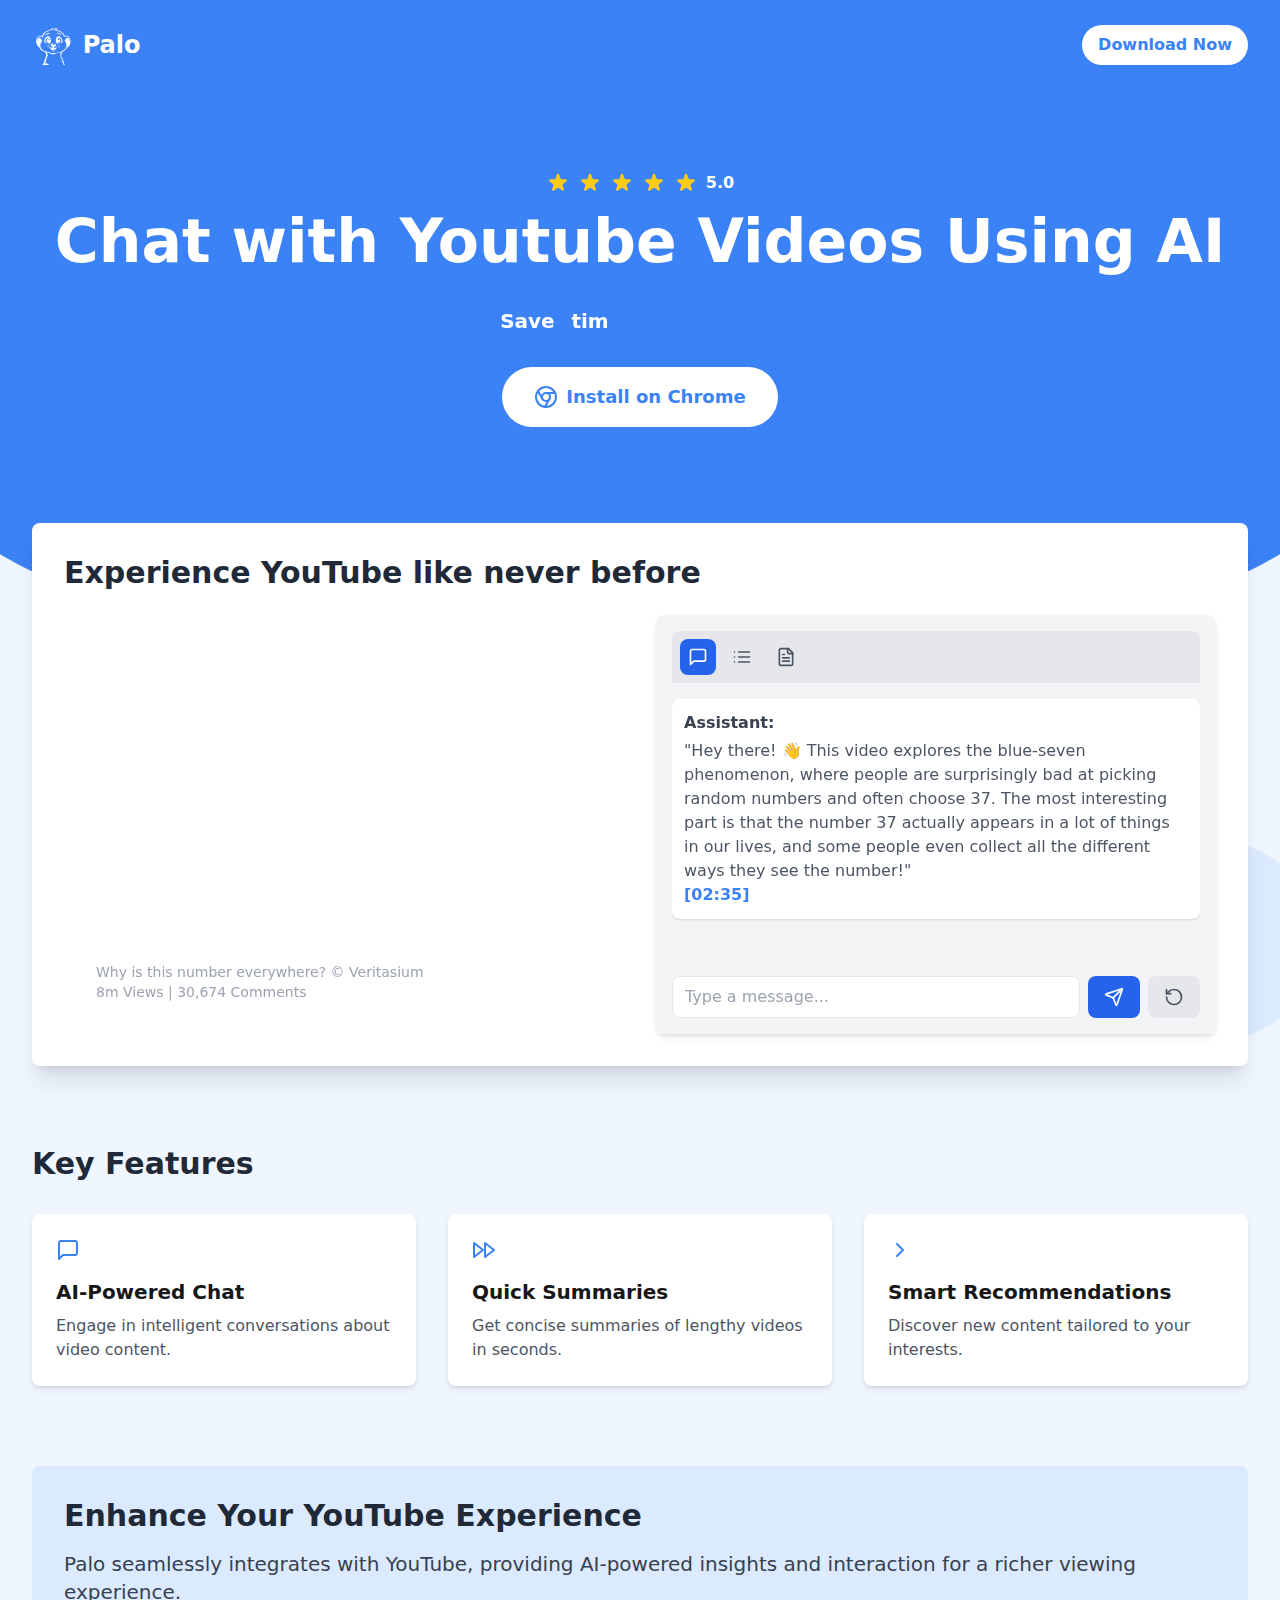
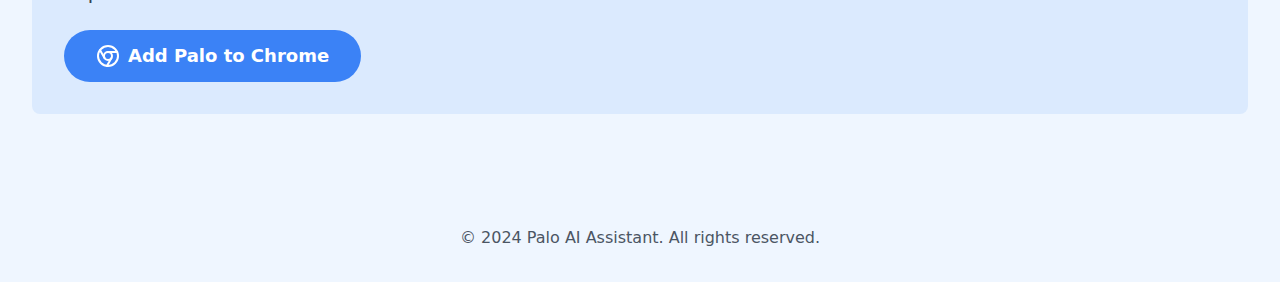
==== commit a4530090: "fixed imports perhaps" ====
--- a/index.html
+++ b/index.html
@@ -1 +1 @@
-<!DOCTYPE html><html lang="en"><head><meta charSet="utf-8"/><meta name="viewport" content="width=device-width, initial-scale=1"/><link rel="preload" href="/_next/static/media/4473ecc91f70f139-s.p.woff" as="font" crossorigin="" type="font/woff"/><link rel="preload" href="/_next/static/media/463dafcda517f24f-s.p.woff" as="font" crossorigin="" type="font/woff"/><link rel="stylesheet" href="/_next/static/css/41eceaff613b4f0f.css" data-precedence="next"/><link rel="preload" as="script" fetchPriority="low" href="/_next/static/chunks/webpack-6b2f098d55ba02b2.js"/><script src="/_next/static/chunks/fd9d1056-4a917af64af6b262.js" async=""></script><script src="/_next/static/chunks/23-711fbb0a8a1fa455.js" async=""></script><script src="/_next/static/chunks/main-app-24eb7c6ec549afe9.js" async=""></script><script src="/_next/static/chunks/932-8e17ada82dbe6ed4.js" async=""></script><script src="/_next/static/chunks/app/page-a4556c4e253bcf66.js" async=""></script><title>Palo - Youtube AI Assistant</title><meta name="description" content="Instantly chat with any Youtube video. Learn faster, learn smarter."/><link rel="icon" href="/favicon.ico" type="image/x-icon" sizes="32x32"/><meta name="next-size-adjust"/><script src="/_next/static/chunks/polyfills-42372ed130431b0a.js" noModule=""></script></head><body class="__variable_1e4310 __variable_c3aa02 antialiased"><div class="relative min-h-screen font-sans bg-blue-50 overflow-x-hidden"><div class="absolute inset-0 z-0"><div class="bg-blue-500 h-[40rem] w-[150vw] rounded-b-full overflow-hidden mx-auto absolute left-1/2 transform -translate-x-1/2"></div><svg class="absolute top-0 left-0 w-full h-full" xmlns="http://www.w3.org/2000/svg"><circle cx="5%" cy="5%" r="50" fill="rgba(59, 130, 246, 0.1)"></circle><circle cx="95%" cy="50%" r="100" fill="rgba(59, 130, 246, 0.1)"></circle><path d="M0,0 Q50,100 100,0" stroke="rgba(59, 130, 246, 0.1)" stroke-width="2" fill="none"></path></svg></div><div class="relative z-10 max-w-7xl mx-auto px-4 sm:px-6 lg:px-8"><header class="py-6 flex justify-between items-center"><div class="flex items-center space-x-2 cursor-pointer"><div><svg version="1.0" xmlns="http://www.w3.org/2000/svg" width="32pt" height="32pt" viewBox="0 0 1024.000000 1024.000000" preserveAspectRatio="xMidYMid meet"><g transform="translate(0.000000,1024.000000) scale(0.100000,-0.100000)" fill="#FFFFFF" stroke="none"><path d="M4942 9289 c-128 -73 -383 -264 -570 -427 -127 -111 -152 -113 -152 -10 0 65 -13 100 -34 92 -7 -3 -35 -36 -61 -75 -26 -38 -69 -89 -96 -113 -48 -44 -80 -59 -294 -142 -309 -120 -639 -319 -910 -547 -38 -32 -81 -54 -170 -86 -66 -24 -129 -52 -140 -63 -20 -19 -20 -19 -1 -33 10 -8 43 -19 72 -25 55 -12 84 -31 84 -55 0 -7 -16 -35 -35 -61 -19 -27 -71 -103 -115 -169 -43 -66 -86 -129 -93 -140 -14 -19 -26 -20 -253 -20 -215 -1 -247 -3 -318 -23 -334 -93 -592 -308 -712 -594 -139 -328 -181 -765 -108 -1118 89 -431 391 -870 737 -1072 106 -61 123 -80 153 -172 35 -106 99 -233 164 -325 63 -89 189 -222 248 -263 39 -27 49 -29 96 -24 51 7 54 6 160 -59 60 -36 172 -100 250 -142 77 -42 169 -91 202 -109 140 -76 374 -342 374 -425 0 -18 -4 -21 -29 -16 -49 10 -54 -9 -26 -103 79 -263 73 -463 -17 -633 -18 -34 -70 -100 -115 -148 -46 -48 -83 -92 -83 -98 0 -6 17 -19 37 -28 20 -10 38 -24 41 -30 2 -7 -24 -42 -57 -76 -34 -35 -61 -69 -61 -76 0 -7 13 -17 29 -22 16 -6 32 -16 34 -23 14 -35 -90 -163 -270 -335 -73 -69 -133 -131 -133 -137 0 -26 57 -31 156 -12 74 13 100 2 89 -40 -16 -64 -279 -524 -412 -720 -112 -166 -123 -198 -78 -228 35 -23 368 -16 434 9 38 15 94 17 435 17 367 0 394 2 434 20 40 18 46 18 72 5 20 -10 59 -15 120 -15 91 0 130 10 130 33 0 18 -113 200 -127 204 -14 5 -26 -9 -85 -96 -24 -36 -48 -66 -54 -68 -17 -6 -26 24 -34 115 -4 46 -12 88 -19 95 -9 9 -26 4 -76 -23 -59 -32 -66 -33 -80 -19 -10 10 -18 42 -21 90 -8 105 -5 101 -61 84 -60 -18 -97 -19 -148 -1 -28 10 -78 13 -168 10 -106 -2 -129 0 -134 12 -7 19 41 114 128 250 76 119 85 153 44 180 -14 9 -25 24 -25 34 0 10 36 91 80 178 93 185 110 230 110 284 0 33 -5 42 -30 56 -16 9 -30 23 -30 31 0 8 16 43 36 78 19 35 44 90 55 123 11 33 33 80 50 105 36 53 73 143 90 220 13 58 20 68 71 94 44 22 56 65 57 191 1 151 -32 275 -120 456 -27 56 -49 107 -49 113 0 6 18 11 40 11 50 0 58 16 37 72 -9 22 -14 45 -11 49 9 15 61 10 177 -17 307 -70 439 -117 962 -343 139 -60 250 -91 326 -91 36 0 40 3 46 31 7 37 23 44 128 58 118 16 182 39 221 79 29 30 51 39 176 72 79 21 225 66 326 99 186 62 531 152 656 171 87 14 102 5 81 -47 -17 -40 -19 -73 -6 -73 5 0 37 12 70 26 65 28 91 27 91 -6 0 -11 -20 -73 -45 -138 -57 -149 -85 -257 -92 -354 -5 -72 -4 -79 20 -108 26 -31 27 -33 26 -183 -2 -129 1 -162 19 -217 25 -77 114 -214 207 -317 36 -40 65 -80 65 -88 0 -12 -13 -15 -55 -15 -97 0 -94 -9 101 -307 149 -230 157 -258 58 -210 -30 15 -59 25 -65 22 -24 -15 -13 -41 231 -545 83 -173 156 -328 161 -344 6 -19 4 -37 -5 -55 -21 -40 -5 -68 41 -74 21 -2 56 -12 78 -20 72 -29 187 -18 201 18 11 28 -5 60 -91 187 -87 130 -210 329 -245 398 -21 41 -26 75 -11 84 4 3 48 -8 96 -25 48 -17 93 -28 101 -25 25 10 15 43 -31 103 -288 370 -387 514 -383 553 3 24 6 25 83 30 133 9 135 21 23 120 -180 158 -258 256 -258 326 0 30 -14 72 -50 146 -74 152 -94 243 -87 393 5 126 26 220 72 334 32 77 30 113 -5 121 -40 9 -38 54 6 136 52 99 128 215 161 246 15 14 111 79 213 143 355 224 471 324 603 515 77 112 96 124 142 94 25 -16 26 -16 59 20 21 22 46 68 65 118 50 133 60 149 131 196 389 258 639 631 742 1102 20 93 22 133 22 345 1 259 -8 330 -64 550 -56 217 -142 377 -275 511 -192 194 -437 299 -723 311 -81 4 -167 1 -223 -7 -124 -17 -131 -13 -218 118 -38 59 -88 133 -110 166 -44 62 -50 86 -26 106 37 31 20 59 -132 210 -245 243 -454 396 -708 520 -182 88 -304 133 -475 174 -77 18 -146 39 -154 45 -22 19 -8 39 43 66 62 31 80 52 55 62 -25 10 -211 10 -339 0 -81 -6 -104 -5 -120 7 -20 14 -19 15 10 46 17 17 66 57 110 87 138 96 175 127 175 144 0 27 -17 33 -94 31 -212 -6 -607 -104 -897 -223 -67 -27 -131 -49 -143 -47 -39 6 -31 49 35 190 62 134 78 200 49 205 -8 2 -39 -11 -68 -28z m-162 -270 c0 -7 -22 -60 -49 -119 -75 -164 -87 -220 -46 -220 8 0 73 31 143 70 150 82 239 121 422 183 231 79 370 107 370 75 0 -6 -56 -65 -124 -130 -119 -113 -191 -201 -180 -219 9 -15 41 -10 161 27 65 19 140 36 168 37 l50 2 0 -32 c0 -18 5 -36 10 -41 6 -5 80 -14 165 -21 194 -14 314 -38 505 -102 252 -84 479 -203 703 -366 139 -101 172 -136 172 -182 0 -40 12 -59 103 -167 52 -62 57 -72 57 -115 0 -45 3 -51 101 -160 115 -129 156 -194 164 -259 10 -76 14 -88 34 -95 10 -3 69 11 131 30 155 49 272 63 397 47 178 -23 334 -88 472 -199 242 -192 351 -506 338 -968 -5 -168 -20 -261 -39 -248 -6 3 -8 30 -5 66 7 82 -9 342 -28 442 -32 172 -104 331 -187 415 -137 136 -320 147 -518 30 -153 -90 -226 -171 -315 -354 -57 -115 -66 -153 -80 -322 -5 -68 -3 -84 10 -98 21 -20 82 -21 155 -1 62 17 156 20 165 6 7 -13 -32 -38 -146 -94 -90 -44 -117 -66 -104 -87 3 -5 65 -38 138 -73 131 -63 207 -119 207 -151 0 -15 -11 -17 -89 -14 -49 2 -93 0 -97 -4 -4 -4 16 -32 44 -62 48 -50 51 -57 41 -80 -14 -30 -5 -46 78 -143 29 -34 62 -81 74 -104 18 -36 19 -43 6 -56 -12 -12 -21 -11 -68 6 -105 40 -119 26 -69 -69 34 -62 36 -74 16 -121 -12 -30 -12 -42 5 -104 42 -158 45 -325 5 -325 -7 0 -31 20 -53 45 -50 56 -67 52 -88 -23 -35 -125 -72 -220 -109 -277 -71 -111 -118 -144 -132 -90 -8 31 -27 47 -47 39 -9 -3 -44 -42 -79 -87 -87 -114 -141 -171 -226 -238 -66 -53 -96 -68 -174 -84 -15 -3 -60 -35 -100 -71 -119 -106 -100 -97 -578 -262 -498 -172 -1206 -283 -1600 -252 -262 20 -410 47 -780 142 -195 50 -483 124 -640 163 -334 84 -405 110 -681 244 -191 93 -213 107 -318 196 -61 53 -131 104 -155 115 -24 10 -66 39 -95 64 -51 46 -74 55 -86 36 -11 -17 -34 -11 -50 13 -15 23 -33 91 -70 262 -19 87 -39 135 -57 135 -6 0 -20 -7 -30 -17 -10 -9 -21 -13 -25 -9 -15 15 -15 137 1 214 22 111 21 142 -5 142 -11 0 -41 -12 -65 -26 -32 -19 -48 -24 -56 -16 -15 15 36 119 101 206 60 81 64 109 13 114 -19 2 -54 -4 -80 -12 -132 -45 -123 0 30 161 74 77 77 83 66 107 -14 32 2 53 78 102 73 47 87 63 73 80 -8 10 -37 14 -105 14 -52 0 -94 4 -94 9 0 19 68 66 164 113 55 26 105 48 112 48 27 0 64 24 64 41 0 11 -24 36 -55 59 -30 22 -55 45 -55 50 0 16 48 23 106 16 96 -11 115 19 69 110 -14 27 -31 87 -39 134 -20 124 -49 189 -130 298 -87 117 -157 181 -274 251 -112 67 -175 86 -282 86 -78 0 -90 -3 -148 -34 -125 -68 -220 -205 -276 -401 -28 -98 -56 -300 -56 -401 0 -38 -4 -69 -9 -69 -16 0 -24 109 -18 231 23 416 116 653 327 834 243 208 630 272 908 149 89 -39 110 -59 128 -122 22 -77 37 -92 59 -59 18 28 44 190 45 279 0 31 5 69 11 85 6 15 15 56 19 90 10 78 39 121 179 265 97 101 106 113 111 156 5 44 8 49 60 79 91 53 110 71 110 107 0 41 30 69 135 129 112 63 310 161 439 218 60 27 143 71 185 98 74 48 78 50 146 48 59 -1 78 3 125 27 65 34 216 148 355 266 55 48 122 103 148 123 48 36 87 48 87 26z"></path><path d="M6143 8135 c-163 -44 -264 -151 -188 -201 23 -15 30 -15 96 1 155 38 410 -15 609 -127 80 -45 170 -111 295 -215 140 -119 171 -123 121 -18 -58 121 -209 299 -339 399 -190 145 -421 207 -594 161z"></path><path d="M3961 8099 c-150 -26 -333 -110 -478 -217 -196 -146 -400 -406 -336 -429 6 -2 58 32 116 76 137 105 273 193 370 242 167 84 386 139 556 139 108 0 131 11 131 63 0 92 -184 157 -359 126z"></path><path d="M3674 7290 c-127 -41 -269 -162 -411 -352 -80 -107 -121 -140 -248 -198 -63 -29 -85 -44 -85 -58 0 -26 27 -48 80 -63 88 -25 89 -33 6 -224 -71 -164 -113 -226 -182 -268 -53 -32 -69 -51 -59 -68 3 -4 42 -27 86 -50 85 -44 104 -66 101 -115 -3 -38 12 -49 118 -89 41 -15 146 -63 233 -107 236 -117 429 -175 272 -81 -264 157 -387 364 -371 623 21 358 235 638 546 716 84 21 213 15 291 -15 51 -19 139 -83 139 -100 0 -4 -62 -7 -138 -7 l-138 1 -85 -42 c-158 -78 -273 -231 -315 -419 -36 -165 -4 -360 81 -488 125 -189 253 -256 448 -234 44 4 82 7 84 4 9 -8 -64 -55 -111 -70 -26 -9 -92 -22 -146 -28 -55 -6 -97 -15 -95 -18 2 -4 39 -17 82 -30 43 -12 95 -31 115 -41 76 -39 199 -10 311 71 112 83 179 195 222 373 40 165 51 295 38 456 -46 547 -230 859 -548 926 -100 21 -246 18 -321 -5z m538 -636 c68 -35 113 -145 89 -216 -13 -40 -64 -92 -104 -107 -109 -41 -217 48 -217 178 0 133 116 205 232 145z m-456 -745 c95 -89 154 -113 282 -117 113 -4 124 -13 58 -46 -54 -26 -150 -32 -218 -12 -125 36 -246 153 -220 212 7 13 16 24 22 24 6 0 40 -27 76 -61z"></path><path d="M6234 7281 c-145 -39 -228 -99 -313 -226 -182 -272 -262 -822 -170 -1165 48 -180 157 -328 287 -392 76 -37 121 -40 313 -20 228 24 377 76 587 208 57 36 149 88 205 116 136 68 164 90 177 138 9 33 21 47 65 76 29 20 56 42 59 49 2 7 -24 38 -60 70 -55 48 -72 72 -113 158 -65 134 -115 271 -108 291 4 9 33 28 66 42 57 25 78 45 66 64 -3 5 -51 33 -106 62 -87 45 -114 65 -187 143 -47 49 -109 122 -138 161 -70 94 -142 157 -233 202 -73 36 -78 37 -200 39 -99 2 -142 -1 -197 -16z m268 -327 c238 -61 426 -251 504 -509 24 -79 28 -107 28 -230 1 -112 -3 -151 -18 -195 -36 -106 -79 -173 -166 -261 -145 -145 -306 -209 -495 -196 -87 6 -146 24 -212 63 -49 28 -57 50 -15 40 15 -4 72 -9 127 -12 86 -5 108 -3 155 15 78 29 130 70 200 158 107 133 140 225 140 398 0 221 -78 385 -241 511 -32 25 -85 57 -116 72 -54 25 -66 27 -195 26 -76 0 -138 3 -138 6 0 12 65 68 97 84 90 45 237 58 345 30z m-42 -252 c86 -43 125 -173 80 -266 -44 -93 -166 -128 -249 -73 -124 82 -126 272 -3 337 47 24 126 26 172 2z m134 -758 c11 -28 -30 -101 -76 -135 -83 -61 -145 -83 -233 -84 -82 0 -170 26 -162 48 1 5 41 11 87 12 120 3 184 30 269 111 66 64 103 79 115 48z"></path><path d="M4920 5550 c-166 -15 -281 -49 -355 -105 -51 -39 -95 -134 -95 -205 0 -159 103 -275 399 -449 153 -89 173 -104 165 -125 -22 -58 -365 -97 -546 -62 -186 36 -352 134 -452 267 -53 70 -57 100 -21 149 14 19 21 38 17 42 -12 12 -205 -20 -272 -45 -89 -33 -149 -77 -177 -131 -24 -46 -4 -52 69 -20 80 36 162 39 224 7 22 -12 82 -67 133 -121 57 -63 124 -123 179 -160 106 -73 129 -97 269 -282 120 -158 266 -305 355 -358 121 -72 296 -111 414 -92 116 19 190 50 309 130 92 62 141 117 314 343 151 200 135 184 320 299 29 18 103 75 165 126 167 141 231 163 363 128 29 -8 55 -10 58 -6 9 15 -47 71 -97 96 -28 14 -82 31 -121 39 -79 15 -212 23 -222 13 -4 -3 5 -24 20 -46 26 -40 26 -41 10 -76 -9 -19 -49 -66 -89 -104 -183 -174 -402 -253 -665 -239 -200 10 -353 56 -359 108 -3 22 6 30 78 67 125 65 278 171 350 242 86 85 121 153 128 240 6 83 -8 127 -54 174 -44 45 -67 49 -51 7 5 -15 8 -35 4 -44 -3 -9 -49 -29 -109 -48 -89 -29 -117 -33 -208 -34 -93 0 -431 36 -485 51 -33 10 -55 36 -55 64 0 53 50 74 210 89 129 13 418 16 483 6 52 -8 62 0 20 16 -104 41 -431 66 -623 49z m502 -1458 l22 -22 -28 -29 c-15 -16 -56 -42 -89 -57 -52 -24 -76 -28 -142 -28 -96 0 -146 15 -179 54 -31 38 -24 68 20 86 29 12 39 12 76 -1 57 -19 71 -19 116 6 53 29 171 24 204 -9z"></path><path d="M4876 3761 c-3 -4 5 -18 17 -29 63 -59 219 -93 337 -73 39 6 89 20 109 31 40 20 68 47 58 56 -3 4 -43 1 -88 -5 -132 -18 -255 -10 -406 24 -12 3 -24 1 -27 -4z"></path></g></svg></div><span class="text-2xl font-bold text-white">Palo</span></div><nav class="flex items-center space-x-4"><a href="https://chromewebstore.google.com/detail/palo-youtube-ai-chat-assi/fidophflimbdnfllohapkpcclikedmjk" class="bg-white text-blue-500 px-4 py-2 rounded-full font-semibold hover:bg-blue-100 transition duration-300">Download Now</a></nav></header><main><section class="text-center py-20"><div class="flex justify-center items-center space-x-2 mb-4"><svg class="w-6 h-6 text-yellow-400" fill="currentColor" viewBox="0 0 20 20"><path d="M9.049 2.927c.3-.921 1.603-.921 1.902 0l1.07 3.292a1 1 0 00.95.69h3.462c.969 0 1.371 1.24.588 1.81l-2.8 2.034a1 1 0 00-.364 1.118l1.07 3.292c.3.921-.755 1.688-1.54 1.118l-2.8-2.034a1 1 0 00-1.175 0l-2.8 2.034c-.784.57-1.838-.197-1.539-1.118l1.07-3.292a1 1 0 00-.364-1.118L2.98 8.72c-.783-.57-.38-1.81.588-1.81h3.461a1 1 0 00.951-.69l1.07-3.292z"></path></svg><svg class="w-6 h-6 text-yellow-400" fill="currentColor" viewBox="0 0 20 20"><path d="M9.049 2.927c.3-.921 1.603-.921 1.902 0l1.07 3.292a1 1 0 00.95.69h3.462c.969 0 1.371 1.24.588 1.81l-2.8 2.034a1 1 0 00-.364 1.118l1.07 3.292c.3.921-.755 1.688-1.54 1.118l-2.8-2.034a1 1 0 00-1.175 0l-2.8 2.034c-.784.57-1.838-.197-1.539-1.118l1.07-3.292a1 1 0 00-.364-1.118L2.98 8.72c-.783-.57-.38-1.81.588-1.81h3.461a1 1 0 00.951-.69l1.07-3.292z"></path></svg><svg class="w-6 h-6 text-yellow-400" fill="currentColor" viewBox="0 0 20 20"><path d="M9.049 2.927c.3-.921 1.603-.921 1.902 0l1.07 3.292a1 1 0 00.95.69h3.462c.969 0 1.371 1.24.588 1.81l-2.8 2.034a1 1 0 00-.364 1.118l1.07 3.292c.3.921-.755 1.688-1.54 1.118l-2.8-2.034a1 1 0 00-1.175 0l-2.8 2.034c-.784.57-1.838-.197-1.539-1.118l1.07-3.292a1 1 0 00-.364-1.118L2.98 8.72c-.783-.57-.38-1.81.588-1.81h3.461a1 1 0 00.951-.69l1.07-3.292z"></path></svg><svg class="w-6 h-6 text-yellow-400" fill="currentColor" viewBox="0 0 20 20"><path d="M9.049 2.927c.3-.921 1.603-.921 1.902 0l1.07 3.292a1 1 0 00.95.69h3.462c.969 0 1.371 1.24.588 1.81l-2.8 2.034a1 1 0 00-.364 1.118l1.07 3.292c.3.921-.755 1.688-1.54 1.118l-2.8-2.034a1 1 0 00-1.175 0l-2.8 2.034c-.784.57-1.838-.197-1.539-1.118l1.07-3.292a1 1 0 00-.364-1.118L2.98 8.72c-.783-.57-.38-1.81.588-1.81h3.461a1 1 0 00.951-.69l1.07-3.292z"></path></svg><svg class="w-6 h-6 text-yellow-400" fill="currentColor" viewBox="0 0 20 20"><path d="M9.049 2.927c.3-.921 1.603-.921 1.902 0l1.07 3.292a1 1 0 00.95.69h3.462c.969 0 1.371 1.24.588 1.81l-2.8 2.034a1 1 0 00-.364 1.118l1.07 3.292c.3.921-.755 1.688-1.54 1.118l-2.8-2.034a1 1 0 00-1.175 0l-2.8 2.034c-.784.57-1.838-.197-1.539-1.118l1.07-3.292a1 1 0 00-.364-1.118L2.98 8.72c-.783-.57-.38-1.81.588-1.81h3.461a1 1 0 00.951-.69l1.07-3.292z"></path></svg><span class="text-white font-semibold">5.0</span></div><h1 class="text-6xl font-bold text-white mb-4">Chat with Youtube Videos Using AI</h1><p class="text-2xl text-white mb-8"><div class="text-base sm:text-xl md:text-3xl lg:text-5xl font-bold text-center"><div class="inline"><div class="inline-block"><span class="dark:text-white opacity-0 hidden text-white text-xl">S</span><span class="dark:text-white opacity-0 hidden text-white text-xl">a</span><span class="dark:text-white opacity-0 hidden text-white text-xl">v</span><span class="dark:text-white opacity-0 hidden text-white text-xl">e</span> </div><div class="inline-block"><span class="dark:text-white opacity-0 hidden text-white text-xl">t</span><span class="dark:text-white opacity-0 hidden text-white text-xl">i</span><span class="dark:text-white opacity-0 hidden text-white text-xl">m</span><span class="dark:text-white opacity-0 hidden text-white text-xl">e</span> </div><div class="inline-block"><span class="dark:text-white opacity-0 hidden text-white text-xl">o</span><span class="dark:text-white opacity-0 hidden text-white text-xl">n</span> </div><div class="inline-block"><span class="dark:text-white opacity-0 hidden text-white text-xl">l</span><span class="dark:text-white opacity-0 hidden text-white text-xl">o</span><span class="dark:text-white opacity-0 hidden text-white text-xl">n</span><span class="dark:text-white opacity-0 hidden text-white text-xl">g</span> </div><div class="inline-block"><span class="dark:text-white opacity-0 hidden text-white text-xl">v</span><span class="dark:text-white opacity-0 hidden text-white text-xl">i</span><span class="dark:text-white opacity-0 hidden text-white text-xl">d</span><span class="dark:text-white opacity-0 hidden text-white text-xl">e</span><span class="dark:text-white opacity-0 hidden text-white text-xl">o</span><span class="dark:text-white opacity-0 hidden text-white text-xl">s</span><span class="dark:text-white opacity-0 hidden text-white text-xl">,</span> </div><div class="inline-block"><span class="dark:text-white opacity-0 hidden text-white text-xl">g</span><span class="dark:text-white opacity-0 hidden text-white text-xl">e</span><span class="dark:text-white opacity-0 hidden text-white text-xl">t</span> </div><div class="inline-block"><span class="dark:text-white opacity-0 hidden text-white text-xl">k</span><span class="dark:text-white opacity-0 hidden text-white text-xl">e</span><span class="dark:text-white opacity-0 hidden text-white text-xl">y</span> </div><div class="inline-block"><span class="dark:text-white opacity-0 hidden text-white text-xl">i</span><span class="dark:text-white opacity-0 hidden text-white text-xl">d</span><span class="dark:text-white opacity-0 hidden text-white text-xl">e</span><span class="dark:text-white opacity-0 hidden text-white text-xl">a</span><span class="dark:text-white opacity-0 hidden text-white text-xl">s</span> </div><div class="inline-block"><span class="dark:text-white opacity-0 hidden text-white text-xl">i</span><span class="dark:text-white opacity-0 hidden text-white text-xl">n</span><span class="dark:text-white opacity-0 hidden text-white text-xl">s</span><span class="dark:text-white opacity-0 hidden text-white text-xl">t</span><span class="dark:text-white opacity-0 hidden text-white text-xl">a</span><span class="dark:text-white opacity-0 hidden text-white text-xl">n</span><span class="dark:text-white opacity-0 hidden text-white text-xl">t</span><span class="dark:text-white opacity-0 hidden text-white text-xl">l</span><span class="dark:text-white opacity-0 hidden text-white text-xl">y</span> </div><div class="inline-block"><span class="dark:text-white opacity-0 hidden text-white text-xl">w</span><span class="dark:text-white opacity-0 hidden text-white text-xl">i</span><span class="dark:text-white opacity-0 hidden text-white text-xl">t</span><span class="dark:text-white opacity-0 hidden text-white text-xl">h</span> </div><div class="inline-block"><span class="dark:text-white opacity-0 hidden text-white text-xl font-bold">P</span><span class="dark:text-white opacity-0 hidden text-white text-xl font-bold">a</span><span class="dark:text-white opacity-0 hidden text-white text-xl font-bold">l</span><span class="dark:text-white opacity-0 hidden text-white text-xl font-bold">o</span><span class="dark:text-white opacity-0 hidden text-white text-xl font-bold">.</span> </div></div><span class="inline-block rounded-sm w-[4px] h-4 md:h-6 lg:h-10 bg-blue-500" style="opacity:0;will-change:opacity"></span></div></p><a href="https://chromewebstore.google.com/detail/palo-youtube-ai-chat-assi/fidophflimbdnfllohapkpcclikedmjk" class="bg-white text-blue-500 px-8 py-4 rounded-full font-semibold text-lg hover:bg-blue-100 transition duration-300 inline-flex items-center mb-4"><svg xmlns="http://www.w3.org/2000/svg" width="24" height="24" viewBox="0 0 24 24" fill="none" stroke="currentColor" stroke-width="2" stroke-linecap="round" stroke-linejoin="round" class="lucide lucide-chrome mr-2"><circle cx="12" cy="12" r="10"></circle><circle cx="12" cy="12" r="4"></circle><line x1="21.17" x2="12" y1="8" y2="8"></line><line x1="3.95" x2="8.54" y1="6.06" y2="14"></line><line x1="10.88" x2="15.46" y1="21.94" y2="14"></line></svg>Install on Chrome</a></section><section class="bg-white rounded-lg shadow-xl p-8 mb-20"><h2 class="text-3xl font-bold text-gray-800 mb-6">Experience YouTube like never before</h2><div class="flex space-x-4 max-w-full"><div class="flex-shrink-0 w-1/2"><iframe width="100%" height="315" src="https://www.youtube.com/embed/d6iQrh2TK98?enablejsapi=1" title="Why is this number everywhere?" frameBorder="0" allow="accelerometer; autoplay; clipboard-write; encrypted-media; gyroscope; picture-in-picture; web-share" referrerPolicy="strict-origin-when-cross-origin" allowFullScreen="" class="rounded-lg"></iframe><p class="text-sm text-gray-400 p-8"><p>Why is this number everywhere? © Veritasium</p><p>8m Views | 30,674 Comments</p></p></div><div class="flex-grow bg-gray-100 p-4 rounded-lg shadow-md flex flex-col"><div class="bg-gray-200 p-2 rounded-t-lg flex space-x-2 mb-4"><button class="p-2 rounded-lg bg-blue-600 text-white"><svg xmlns="http://www.w3.org/2000/svg" width="20" height="20" viewBox="0 0 24 24" fill="none" stroke="currentColor" stroke-width="2" stroke-linecap="round" stroke-linejoin="round" class="lucide lucide-message-square"><path d="M21 15a2 2 0 0 1-2 2H7l-4 4V5a2 2 0 0 1 2-2h14a2 2 0 0 1 2 2z"></path></svg></button><button class="p-2 rounded-lg text-gray-600"><svg xmlns="http://www.w3.org/2000/svg" width="20" height="20" viewBox="0 0 24 24" fill="none" stroke="currentColor" stroke-width="2" stroke-linecap="round" stroke-linejoin="round" class="lucide lucide-list"><line x1="8" x2="21" y1="6" y2="6"></line><line x1="8" x2="21" y1="12" y2="12"></line><line x1="8" x2="21" y1="18" y2="18"></line><line x1="3" x2="3.01" y1="6" y2="6"></line><line x1="3" x2="3.01" y1="12" y2="12"></line><line x1="3" x2="3.01" y1="18" y2="18"></line></svg></button><button class="p-2 rounded-lg text-gray-600"><svg xmlns="http://www.w3.org/2000/svg" width="20" height="20" viewBox="0 0 24 24" fill="none" stroke="currentColor" stroke-width="2" stroke-linecap="round" stroke-linejoin="round" class="lucide lucide-file-text"><path d="M15 2H6a2 2 0 0 0-2 2v16a2 2 0 0 0 2 2h12a2 2 0 0 0 2-2V7Z"></path><path d="M14 2v4a2 2 0 0 0 2 2h4"></path><path d="M10 9H8"></path><path d="M16 13H8"></path><path d="M16 17H8"></path></svg></button></div><div class="flex-grow mb-4 overflow-y-auto"><div class="bg-white p-3 rounded-lg shadow mb-2"><p class="font-semibold text-gray-700 mb-1">Assistant:</p><p class="text-gray-600">&quot;Hey there! 👋 This video explores the blue-seven phenomenon, where people are surprisingly bad at picking random numbers and often choose 37. The most interesting part is that the number 37 actually appears in a lot of things in our lives, and some people even collect all the different ways they see the number!&quot; <div class="flex"><a href="#02:35" class="text-blue-500 font-semibold mr-2 hover:underline">[<!-- -->02:35<!-- -->]</a><p class="text-gray-700"></p></div></p></div></div><div class="flex space-x-2"><input type="text" placeholder="Type a message..." class="flex-grow border rounded-lg px-3 py-2 focus:outline-none focus:ring-2 focus:ring-blue-500" value=""/><button class="bg-blue-600 text-white px-4 py-2 rounded-lg"><svg xmlns="http://www.w3.org/2000/svg" width="20" height="20" viewBox="0 0 24 24" fill="none" stroke="currentColor" stroke-width="2" stroke-linecap="round" stroke-linejoin="round" class="lucide lucide-send"><path d="M14.536 21.686a.5.5 0 0 0 .937-.024l6.5-19a.496.496 0 0 0-.635-.635l-19 6.5a.5.5 0 0 0-.024.937l7.93 3.18a2 2 0 0 1 1.112 1.11z"></path><path d="m21.854 2.147-10.94 10.939"></path></svg></button><button class="bg-gray-200 text-gray-600 px-4 py-2 rounded-lg"><svg xmlns="http://www.w3.org/2000/svg" width="20" height="20" viewBox="0 0 24 24" fill="none" stroke="currentColor" stroke-width="2" stroke-linecap="round" stroke-linejoin="round" class="lucide lucide-rotate-ccw"><path d="M3 12a9 9 0 1 0 9-9 9.75 9.75 0 0 0-6.74 2.74L3 8"></path><path d="M3 3v5h5"></path></svg></button></div></div></div></section><section class="mb-20"><h2 class="text-3xl font-bold text-gray-800 mb-8">Key Features</h2><div class="grid md:grid-cols-3 gap-8"><div class="bg-white p-6 rounded-lg shadow-md"><div class="text-blue-500 mb-4"><svg xmlns="http://www.w3.org/2000/svg" width="24" height="24" viewBox="0 0 24 24" fill="none" stroke="currentColor" stroke-width="2" stroke-linecap="round" stroke-linejoin="round" class="lucide lucide-message-square"><path d="M21 15a2 2 0 0 1-2 2H7l-4 4V5a2 2 0 0 1 2-2h14a2 2 0 0 1 2 2z"></path></svg></div><h3 class="text-xl font-semibold mb-2">AI-Powered Chat</h3><p class="text-gray-600">Engage in intelligent conversations about video content.</p></div><div class="bg-white p-6 rounded-lg shadow-md"><div class="text-blue-500 mb-4"><svg xmlns="http://www.w3.org/2000/svg" width="24" height="24" viewBox="0 0 24 24" fill="none" stroke="currentColor" stroke-width="2" stroke-linecap="round" stroke-linejoin="round" class="lucide lucide-fast-forward"><polygon points="13 19 22 12 13 5 13 19"></polygon><polygon points="2 19 11 12 2 5 2 19"></polygon></svg></div><h3 class="text-xl font-semibold mb-2">Quick Summaries</h3><p class="text-gray-600">Get concise summaries of lengthy videos in seconds.</p></div><div class="bg-white p-6 rounded-lg shadow-md"><div class="text-blue-500 mb-4"><svg xmlns="http://www.w3.org/2000/svg" width="24" height="24" viewBox="0 0 24 24" fill="none" stroke="currentColor" stroke-width="2" stroke-linecap="round" stroke-linejoin="round" class="lucide lucide-chevron-right"><path d="m9 18 6-6-6-6"></path></svg></div><h3 class="text-xl font-semibold mb-2">Smart Recommendations</h3><p class="text-gray-600">Discover new content tailored to your interests.</p></div></div></section><section class="bg-blue-100 rounded-lg p-8 mb-20"><h2 class="text-3xl font-bold text-gray-800 mb-4">Enhance Your YouTube Experience</h2><p class="text-xl text-gray-700 mb-6">Palo seamlessly integrates with YouTube, providing AI-powered insights and interaction for a richer viewing experience.</p><a href="https://chromewebstore.google.com/detail/palo-youtube-ai-chat-assi/fidophflimbdnfllohapkpcclikedmjk" class="bg-blue-500 text-white px-8 py-3 rounded-full font-semibold text-lg hover:bg-blue-600 transition duration-300 inline-flex items-center"><svg xmlns="http://www.w3.org/2000/svg" width="24" height="24" viewBox="0 0 24 24" fill="none" stroke="currentColor" stroke-width="2" stroke-linecap="round" stroke-linejoin="round" class="lucide lucide-chrome mr-2"><circle cx="12" cy="12" r="10"></circle><circle cx="12" cy="12" r="4"></circle><line x1="21.17" x2="12" y1="8" y2="8"></line><line x1="3.95" x2="8.54" y1="6.06" y2="14"></line><line x1="10.88" x2="15.46" y1="21.94" y2="14"></line></svg>Add Palo to Chrome</a></section></main><footer class="text-center py-8 text-gray-600"><p>© 2024 Palo AI Assistant. All rights reserved.</p></footer></div></div><script src="/_next/static/chunks/webpack-6b2f098d55ba02b2.js" async=""></script><script>(self.__next_f=self.__next_f||[]).push([0]);self.__next_f.push([2,null])</script><script>self.__next_f.push([1,"1:HL[\"/_next/static/media/4473ecc91f70f139-s.p.woff\",\"font\",{\"crossOrigin\":\"\",\"type\":\"font/woff\"}]\n2:HL[\"/_next/static/media/463dafcda517f24f-s.p.woff\",\"font\",{\"crossOrigin\":\"\",\"type\":\"font/woff\"}]\n3:HL[\"/_next/static/css/41eceaff613b4f0f.css\",\"style\"]\n"])</script><script>self.__next_f.push([1,"4:I[5751,[],\"\"]\n6:I[6513,[],\"ClientPageRoot\"]\n7:I[4796,[\"932\",\"static/chunks/932-8e17ada82dbe6ed4.js\",\"931\",\"static/chunks/app/page-a4556c4e253bcf66.js\"],\"default\",1]\n8:I[9275,[],\"\"]\n9:I[1343,[],\"\"]\nb:I[6130,[],\"\"]\nc:[]\n"])</script><script>self.__next_f.push([1,"0:[\"$\",\"$L4\",null,{\"buildId\":\"1xJ6fFQqXx9EjGqGr_sZ4\",\"assetPrefix\":\"\",\"urlParts\":[\"\",\"\"],\"initialTree\":[\"\",{\"children\":[\"__PAGE__\",{}]},\"$undefined\",\"$undefined\",true],\"initialSeedData\":[\"\",{\"children\":[\"__PAGE__\",{},[[\"$L5\",[\"$\",\"$L6\",null,{\"props\":{\"params\":{},\"searchParams\":{}},\"Component\":\"$7\"}],null],null],null]},[[[[\"$\",\"link\",\"0\",{\"rel\":\"stylesheet\",\"href\":\"/_next/static/css/41eceaff613b4f0f.css\",\"precedence\":\"next\",\"crossOrigin\":\"$undefined\"}]],[\"$\",\"html\",null,{\"lang\":\"en\",\"children\":[\"$\",\"body\",null,{\"className\":\"__variable_1e4310 __variable_c3aa02 antialiased\",\"children\":[\"$\",\"$L8\",null,{\"parallelRouterKey\":\"children\",\"segmentPath\":[\"children\"],\"error\":\"$undefined\",\"errorStyles\":\"$undefined\",\"errorScripts\":\"$undefined\",\"template\":[\"$\",\"$L9\",null,{}],\"templateStyles\":\"$undefined\",\"templateScripts\":\"$undefined\",\"notFound\":[[\"$\",\"title\",null,{\"children\":\"404: This page could not be found.\"}],[\"$\",\"div\",null,{\"style\":{\"fontFamily\":\"system-ui,\\\"Segoe UI\\\",Roboto,Helvetica,Arial,sans-serif,\\\"Apple Color Emoji\\\",\\\"Segoe UI Emoji\\\"\",\"height\":\"100vh\",\"textAlign\":\"center\",\"display\":\"flex\",\"flexDirection\":\"column\",\"alignItems\":\"center\",\"justifyContent\":\"center\"},\"children\":[\"$\",\"div\",null,{\"children\":[[\"$\",\"style\",null,{\"dangerouslySetInnerHTML\":{\"__html\":\"body{color:#000;background:#fff;margin:0}.next-error-h1{border-right:1px solid rgba(0,0,0,.3)}@media (prefers-color-scheme:dark){body{color:#fff;background:#000}.next-error-h1{border-right:1px solid rgba(255,255,255,.3)}}\"}}],[\"$\",\"h1\",null,{\"className\":\"next-error-h1\",\"style\":{\"display\":\"inline-block\",\"margin\":\"0 20px 0 0\",\"padding\":\"0 23px 0 0\",\"fontSize\":24,\"fontWeight\":500,\"verticalAlign\":\"top\",\"lineHeight\":\"49px\"},\"children\":\"404\"}],[\"$\",\"div\",null,{\"style\":{\"display\":\"inline-block\"},\"children\":[\"$\",\"h2\",null,{\"style\":{\"fontSize\":14,\"fontWeight\":400,\"lineHeight\":\"49px\",\"margin\":0},\"children\":\"This page could not be found.\"}]}]]}]}]],\"notFoundStyles\":[]}]}]}]],null],null],\"couldBeIntercepted\":false,\"initialHead\":[null,\"$La\"],\"globalErrorComponent\":\"$b\",\"missingSlots\":\"$Wc\"}]\n"])</script><script>self.__next_f.push([1,"a:[[\"$\",\"meta\",\"0\",{\"name\":\"viewport\",\"content\":\"width=device-width, initial-scale=1\"}],[\"$\",\"meta\",\"1\",{\"charSet\":\"utf-8\"}],[\"$\",\"title\",\"2\",{\"children\":\"Palo - Youtube AI Assistant\"}],[\"$\",\"meta\",\"3\",{\"name\":\"description\",\"content\":\"Instantly chat with any Youtube video. Learn faster, learn smarter.\"}],[\"$\",\"link\",\"4\",{\"rel\":\"icon\",\"href\":\"/favicon.ico\",\"type\":\"image/x-icon\",\"sizes\":\"32x32\"}],[\"$\",\"meta\",\"5\",{\"name\":\"next-size-adjust\"}]]\n5:null\n"])</script></body></html>+<!DOCTYPE html><html lang="en"><head><meta charSet="utf-8"/><meta name="viewport" content="width=device-width, initial-scale=1"/><link rel="preload" href="./_next/static/media/4473ecc91f70f139-s.p.woff" as="font" crossorigin="" type="font/woff"/><link rel="preload" href="./_next/static/media/463dafcda517f24f-s.p.woff" as="font" crossorigin="" type="font/woff"/><link rel="stylesheet" href="./_next/static/css/41eceaff613b4f0f.css" data-precedence="next"/><link rel="preload" as="script" fetchPriority="low" href="./_next/static/chunks/webpack-6b2f098d55ba02b2.js"/><script src="/_next/static/chunks/fd9d1056-4a917af64af6b262.js" async=""></script><script src="/_next/static/chunks/23-711fbb0a8a1fa455.js" async=""></script><script src="/_next/static/chunks/main-app-24eb7c6ec549afe9.js" async=""></script><script src="/_next/static/chunks/932-8e17ada82dbe6ed4.js" async=""></script><script src="/_next/static/chunks/app/page-a4556c4e253bcf66.js" async=""></script><title>Palo - Youtube AI Assistant</title><meta name="description" content="Instantly chat with any Youtube video. Learn faster, learn smarter."/><link rel="icon" href="/favicon.ico" type="image/x-icon" sizes="32x32"/><meta name="next-size-adjust"/><script src="/_next/static/chunks/polyfills-42372ed130431b0a.js" noModule=""></script></head><body class="__variable_1e4310 __variable_c3aa02 antialiased"><div class="relative min-h-screen font-sans bg-blue-50 overflow-x-hidden"><div class="absolute inset-0 z-0"><div class="bg-blue-500 h-[40rem] w-[150vw] rounded-b-full overflow-hidden mx-auto absolute left-1/2 transform -translate-x-1/2"></div><svg class="absolute top-0 left-0 w-full h-full" xmlns="http://www.w3.org/2000/svg"><circle cx="5%" cy="5%" r="50" fill="rgba(59, 130, 246, 0.1)"></circle><circle cx="95%" cy="50%" r="100" fill="rgba(59, 130, 246, 0.1)"></circle><path d="M0,0 Q50,100 100,0" stroke="rgba(59, 130, 246, 0.1)" stroke-width="2" fill="none"></path></svg></div><div class="relative z-10 max-w-7xl mx-auto px-4 sm:px-6 lg:px-8"><header class="py-6 flex justify-between items-center"><div class="flex items-center space-x-2 cursor-pointer"><div><svg version="1.0" xmlns="http://www.w3.org/2000/svg" width="32pt" height="32pt" viewBox="0 0 1024.000000 1024.000000" preserveAspectRatio="xMidYMid meet"><g transform="translate(0.000000,1024.000000) scale(0.100000,-0.100000)" fill="#FFFFFF" stroke="none"><path d="M4942 9289 c-128 -73 -383 -264 -570 -427 -127 -111 -152 -113 -152 -10 0 65 -13 100 -34 92 -7 -3 -35 -36 -61 -75 -26 -38 -69 -89 -96 -113 -48 -44 -80 -59 -294 -142 -309 -120 -639 -319 -910 -547 -38 -32 -81 -54 -170 -86 -66 -24 -129 -52 -140 -63 -20 -19 -20 -19 -1 -33 10 -8 43 -19 72 -25 55 -12 84 -31 84 -55 0 -7 -16 -35 -35 -61 -19 -27 -71 -103 -115 -169 -43 -66 -86 -129 -93 -140 -14 -19 -26 -20 -253 -20 -215 -1 -247 -3 -318 -23 -334 -93 -592 -308 -712 -594 -139 -328 -181 -765 -108 -1118 89 -431 391 -870 737 -1072 106 -61 123 -80 153 -172 35 -106 99 -233 164 -325 63 -89 189 -222 248 -263 39 -27 49 -29 96 -24 51 7 54 6 160 -59 60 -36 172 -100 250 -142 77 -42 169 -91 202 -109 140 -76 374 -342 374 -425 0 -18 -4 -21 -29 -16 -49 10 -54 -9 -26 -103 79 -263 73 -463 -17 -633 -18 -34 -70 -100 -115 -148 -46 -48 -83 -92 -83 -98 0 -6 17 -19 37 -28 20 -10 38 -24 41 -30 2 -7 -24 -42 -57 -76 -34 -35 -61 -69 -61 -76 0 -7 13 -17 29 -22 16 -6 32 -16 34 -23 14 -35 -90 -163 -270 -335 -73 -69 -133 -131 -133 -137 0 -26 57 -31 156 -12 74 13 100 2 89 -40 -16 -64 -279 -524 -412 -720 -112 -166 -123 -198 -78 -228 35 -23 368 -16 434 9 38 15 94 17 435 17 367 0 394 2 434 20 40 18 46 18 72 5 20 -10 59 -15 120 -15 91 0 130 10 130 33 0 18 -113 200 -127 204 -14 5 -26 -9 -85 -96 -24 -36 -48 -66 -54 -68 -17 -6 -26 24 -34 115 -4 46 -12 88 -19 95 -9 9 -26 4 -76 -23 -59 -32 -66 -33 -80 -19 -10 10 -18 42 -21 90 -8 105 -5 101 -61 84 -60 -18 -97 -19 -148 -1 -28 10 -78 13 -168 10 -106 -2 -129 0 -134 12 -7 19 41 114 128 250 76 119 85 153 44 180 -14 9 -25 24 -25 34 0 10 36 91 80 178 93 185 110 230 110 284 0 33 -5 42 -30 56 -16 9 -30 23 -30 31 0 8 16 43 36 78 19 35 44 90 55 123 11 33 33 80 50 105 36 53 73 143 90 220 13 58 20 68 71 94 44 22 56 65 57 191 1 151 -32 275 -120 456 -27 56 -49 107 -49 113 0 6 18 11 40 11 50 0 58 16 37 72 -9 22 -14 45 -11 49 9 15 61 10 177 -17 307 -70 439 -117 962 -343 139 -60 250 -91 326 -91 36 0 40 3 46 31 7 37 23 44 128 58 118 16 182 39 221 79 29 30 51 39 176 72 79 21 225 66 326 99 186 62 531 152 656 171 87 14 102 5 81 -47 -17 -40 -19 -73 -6 -73 5 0 37 12 70 26 65 28 91 27 91 -6 0 -11 -20 -73 -45 -138 -57 -149 -85 -257 -92 -354 -5 -72 -4 -79 20 -108 26 -31 27 -33 26 -183 -2 -129 1 -162 19 -217 25 -77 114 -214 207 -317 36 -40 65 -80 65 -88 0 -12 -13 -15 -55 -15 -97 0 -94 -9 101 -307 149 -230 157 -258 58 -210 -30 15 -59 25 -65 22 -24 -15 -13 -41 231 -545 83 -173 156 -328 161 -344 6 -19 4 -37 -5 -55 -21 -40 -5 -68 41 -74 21 -2 56 -12 78 -20 72 -29 187 -18 201 18 11 28 -5 60 -91 187 -87 130 -210 329 -245 398 -21 41 -26 75 -11 84 4 3 48 -8 96 -25 48 -17 93 -28 101 -25 25 10 15 43 -31 103 -288 370 -387 514 -383 553 3 24 6 25 83 30 133 9 135 21 23 120 -180 158 -258 256 -258 326 0 30 -14 72 -50 146 -74 152 -94 243 -87 393 5 126 26 220 72 334 32 77 30 113 -5 121 -40 9 -38 54 6 136 52 99 128 215 161 246 15 14 111 79 213 143 355 224 471 324 603 515 77 112 96 124 142 94 25 -16 26 -16 59 20 21 22 46 68 65 118 50 133 60 149 131 196 389 258 639 631 742 1102 20 93 22 133 22 345 1 259 -8 330 -64 550 -56 217 -142 377 -275 511 -192 194 -437 299 -723 311 -81 4 -167 1 -223 -7 -124 -17 -131 -13 -218 118 -38 59 -88 133 -110 166 -44 62 -50 86 -26 106 37 31 20 59 -132 210 -245 243 -454 396 -708 520 -182 88 -304 133 -475 174 -77 18 -146 39 -154 45 -22 19 -8 39 43 66 62 31 80 52 55 62 -25 10 -211 10 -339 0 -81 -6 -104 -5 -120 7 -20 14 -19 15 10 46 17 17 66 57 110 87 138 96 175 127 175 144 0 27 -17 33 -94 31 -212 -6 -607 -104 -897 -223 -67 -27 -131 -49 -143 -47 -39 6 -31 49 35 190 62 134 78 200 49 205 -8 2 -39 -11 -68 -28z m-162 -270 c0 -7 -22 -60 -49 -119 -75 -164 -87 -220 -46 -220 8 0 73 31 143 70 150 82 239 121 422 183 231 79 370 107 370 75 0 -6 -56 -65 -124 -130 -119 -113 -191 -201 -180 -219 9 -15 41 -10 161 27 65 19 140 36 168 37 l50 2 0 -32 c0 -18 5 -36 10 -41 6 -5 80 -14 165 -21 194 -14 314 -38 505 -102 252 -84 479 -203 703 -366 139 -101 172 -136 172 -182 0 -40 12 -59 103 -167 52 -62 57 -72 57 -115 0 -45 3 -51 101 -160 115 -129 156 -194 164 -259 10 -76 14 -88 34 -95 10 -3 69 11 131 30 155 49 272 63 397 47 178 -23 334 -88 472 -199 242 -192 351 -506 338 -968 -5 -168 -20 -261 -39 -248 -6 3 -8 30 -5 66 7 82 -9 342 -28 442 -32 172 -104 331 -187 415 -137 136 -320 147 -518 30 -153 -90 -226 -171 -315 -354 -57 -115 -66 -153 -80 -322 -5 -68 -3 -84 10 -98 21 -20 82 -21 155 -1 62 17 156 20 165 6 7 -13 -32 -38 -146 -94 -90 -44 -117 -66 -104 -87 3 -5 65 -38 138 -73 131 -63 207 -119 207 -151 0 -15 -11 -17 -89 -14 -49 2 -93 0 -97 -4 -4 -4 16 -32 44 -62 48 -50 51 -57 41 -80 -14 -30 -5 -46 78 -143 29 -34 62 -81 74 -104 18 -36 19 -43 6 -56 -12 -12 -21 -11 -68 6 -105 40 -119 26 -69 -69 34 -62 36 -74 16 -121 -12 -30 -12 -42 5 -104 42 -158 45 -325 5 -325 -7 0 -31 20 -53 45 -50 56 -67 52 -88 -23 -35 -125 -72 -220 -109 -277 -71 -111 -118 -144 -132 -90 -8 31 -27 47 -47 39 -9 -3 -44 -42 -79 -87 -87 -114 -141 -171 -226 -238 -66 -53 -96 -68 -174 -84 -15 -3 -60 -35 -100 -71 -119 -106 -100 -97 -578 -262 -498 -172 -1206 -283 -1600 -252 -262 20 -410 47 -780 142 -195 50 -483 124 -640 163 -334 84 -405 110 -681 244 -191 93 -213 107 -318 196 -61 53 -131 104 -155 115 -24 10 -66 39 -95 64 -51 46 -74 55 -86 36 -11 -17 -34 -11 -50 13 -15 23 -33 91 -70 262 -19 87 -39 135 -57 135 -6 0 -20 -7 -30 -17 -10 -9 -21 -13 -25 -9 -15 15 -15 137 1 214 22 111 21 142 -5 142 -11 0 -41 -12 -65 -26 -32 -19 -48 -24 -56 -16 -15 15 36 119 101 206 60 81 64 109 13 114 -19 2 -54 -4 -80 -12 -132 -45 -123 0 30 161 74 77 77 83 66 107 -14 32 2 53 78 102 73 47 87 63 73 80 -8 10 -37 14 -105 14 -52 0 -94 4 -94 9 0 19 68 66 164 113 55 26 105 48 112 48 27 0 64 24 64 41 0 11 -24 36 -55 59 -30 22 -55 45 -55 50 0 16 48 23 106 16 96 -11 115 19 69 110 -14 27 -31 87 -39 134 -20 124 -49 189 -130 298 -87 117 -157 181 -274 251 -112 67 -175 86 -282 86 -78 0 -90 -3 -148 -34 -125 -68 -220 -205 -276 -401 -28 -98 -56 -300 -56 -401 0 -38 -4 -69 -9 -69 -16 0 -24 109 -18 231 23 416 116 653 327 834 243 208 630 272 908 149 89 -39 110 -59 128 -122 22 -77 37 -92 59 -59 18 28 44 190 45 279 0 31 5 69 11 85 6 15 15 56 19 90 10 78 39 121 179 265 97 101 106 113 111 156 5 44 8 49 60 79 91 53 110 71 110 107 0 41 30 69 135 129 112 63 310 161 439 218 60 27 143 71 185 98 74 48 78 50 146 48 59 -1 78 3 125 27 65 34 216 148 355 266 55 48 122 103 148 123 48 36 87 48 87 26z"></path><path d="M6143 8135 c-163 -44 -264 -151 -188 -201 23 -15 30 -15 96 1 155 38 410 -15 609 -127 80 -45 170 -111 295 -215 140 -119 171 -123 121 -18 -58 121 -209 299 -339 399 -190 145 -421 207 -594 161z"></path><path d="M3961 8099 c-150 -26 -333 -110 -478 -217 -196 -146 -400 -406 -336 -429 6 -2 58 32 116 76 137 105 273 193 370 242 167 84 386 139 556 139 108 0 131 11 131 63 0 92 -184 157 -359 126z"></path><path d="M3674 7290 c-127 -41 -269 -162 -411 -352 -80 -107 -121 -140 -248 -198 -63 -29 -85 -44 -85 -58 0 -26 27 -48 80 -63 88 -25 89 -33 6 -224 -71 -164 -113 -226 -182 -268 -53 -32 -69 -51 -59 -68 3 -4 42 -27 86 -50 85 -44 104 -66 101 -115 -3 -38 12 -49 118 -89 41 -15 146 -63 233 -107 236 -117 429 -175 272 -81 -264 157 -387 364 -371 623 21 358 235 638 546 716 84 21 213 15 291 -15 51 -19 139 -83 139 -100 0 -4 -62 -7 -138 -7 l-138 1 -85 -42 c-158 -78 -273 -231 -315 -419 -36 -165 -4 -360 81 -488 125 -189 253 -256 448 -234 44 4 82 7 84 4 9 -8 -64 -55 -111 -70 -26 -9 -92 -22 -146 -28 -55 -6 -97 -15 -95 -18 2 -4 39 -17 82 -30 43 -12 95 -31 115 -41 76 -39 199 -10 311 71 112 83 179 195 222 373 40 165 51 295 38 456 -46 547 -230 859 -548 926 -100 21 -246 18 -321 -5z m538 -636 c68 -35 113 -145 89 -216 -13 -40 -64 -92 -104 -107 -109 -41 -217 48 -217 178 0 133 116 205 232 145z m-456 -745 c95 -89 154 -113 282 -117 113 -4 124 -13 58 -46 -54 -26 -150 -32 -218 -12 -125 36 -246 153 -220 212 7 13 16 24 22 24 6 0 40 -27 76 -61z"></path><path d="M6234 7281 c-145 -39 -228 -99 -313 -226 -182 -272 -262 -822 -170 -1165 48 -180 157 -328 287 -392 76 -37 121 -40 313 -20 228 24 377 76 587 208 57 36 149 88 205 116 136 68 164 90 177 138 9 33 21 47 65 76 29 20 56 42 59 49 2 7 -24 38 -60 70 -55 48 -72 72 -113 158 -65 134 -115 271 -108 291 4 9 33 28 66 42 57 25 78 45 66 64 -3 5 -51 33 -106 62 -87 45 -114 65 -187 143 -47 49 -109 122 -138 161 -70 94 -142 157 -233 202 -73 36 -78 37 -200 39 -99 2 -142 -1 -197 -16z m268 -327 c238 -61 426 -251 504 -509 24 -79 28 -107 28 -230 1 -112 -3 -151 -18 -195 -36 -106 -79 -173 -166 -261 -145 -145 -306 -209 -495 -196 -87 6 -146 24 -212 63 -49 28 -57 50 -15 40 15 -4 72 -9 127 -12 86 -5 108 -3 155 15 78 29 130 70 200 158 107 133 140 225 140 398 0 221 -78 385 -241 511 -32 25 -85 57 -116 72 -54 25 -66 27 -195 26 -76 0 -138 3 -138 6 0 12 65 68 97 84 90 45 237 58 345 30z m-42 -252 c86 -43 125 -173 80 -266 -44 -93 -166 -128 -249 -73 -124 82 -126 272 -3 337 47 24 126 26 172 2z m134 -758 c11 -28 -30 -101 -76 -135 -83 -61 -145 -83 -233 -84 -82 0 -170 26 -162 48 1 5 41 11 87 12 120 3 184 30 269 111 66 64 103 79 115 48z"></path><path d="M4920 5550 c-166 -15 -281 -49 -355 -105 -51 -39 -95 -134 -95 -205 0 -159 103 -275 399 -449 153 -89 173 -104 165 -125 -22 -58 -365 -97 -546 -62 -186 36 -352 134 -452 267 -53 70 -57 100 -21 149 14 19 21 38 17 42 -12 12 -205 -20 -272 -45 -89 -33 -149 -77 -177 -131 -24 -46 -4 -52 69 -20 80 36 162 39 224 7 22 -12 82 -67 133 -121 57 -63 124 -123 179 -160 106 -73 129 -97 269 -282 120 -158 266 -305 355 -358 121 -72 296 -111 414 -92 116 19 190 50 309 130 92 62 141 117 314 343 151 200 135 184 320 299 29 18 103 75 165 126 167 141 231 163 363 128 29 -8 55 -10 58 -6 9 15 -47 71 -97 96 -28 14 -82 31 -121 39 -79 15 -212 23 -222 13 -4 -3 5 -24 20 -46 26 -40 26 -41 10 -76 -9 -19 -49 -66 -89 -104 -183 -174 -402 -253 -665 -239 -200 10 -353 56 -359 108 -3 22 6 30 78 67 125 65 278 171 350 242 86 85 121 153 128 240 6 83 -8 127 -54 174 -44 45 -67 49 -51 7 5 -15 8 -35 4 -44 -3 -9 -49 -29 -109 -48 -89 -29 -117 -33 -208 -34 -93 0 -431 36 -485 51 -33 10 -55 36 -55 64 0 53 50 74 210 89 129 13 418 16 483 6 52 -8 62 0 20 16 -104 41 -431 66 -623 49z m502 -1458 l22 -22 -28 -29 c-15 -16 -56 -42 -89 -57 -52 -24 -76 -28 -142 -28 -96 0 -146 15 -179 54 -31 38 -24 68 20 86 29 12 39 12 76 -1 57 -19 71 -19 116 6 53 29 171 24 204 -9z"></path><path d="M4876 3761 c-3 -4 5 -18 17 -29 63 -59 219 -93 337 -73 39 6 89 20 109 31 40 20 68 47 58 56 -3 4 -43 1 -88 -5 -132 -18 -255 -10 -406 24 -12 3 -24 1 -27 -4z"></path></g></svg></div><span class="text-2xl font-bold text-white">Palo</span></div><nav class="flex items-center space-x-4"><a href="https://chromewebstore.google.com/detail/palo-youtube-ai-chat-assi/fidophflimbdnfllohapkpcclikedmjk" class="bg-white text-blue-500 px-4 py-2 rounded-full font-semibold hover:bg-blue-100 transition duration-300">Download Now</a></nav></header><main><section class="text-center py-20"><div class="flex justify-center items-center space-x-2 mb-4"><svg class="w-6 h-6 text-yellow-400" fill="currentColor" viewBox="0 0 20 20"><path d="M9.049 2.927c.3-.921 1.603-.921 1.902 0l1.07 3.292a1 1 0 00.95.69h3.462c.969 0 1.371 1.24.588 1.81l-2.8 2.034a1 1 0 00-.364 1.118l1.07 3.292c.3.921-.755 1.688-1.54 1.118l-2.8-2.034a1 1 0 00-1.175 0l-2.8 2.034c-.784.57-1.838-.197-1.539-1.118l1.07-3.292a1 1 0 00-.364-1.118L2.98 8.72c-.783-.57-.38-1.81.588-1.81h3.461a1 1 0 00.951-.69l1.07-3.292z"></path></svg><svg class="w-6 h-6 text-yellow-400" fill="currentColor" viewBox="0 0 20 20"><path d="M9.049 2.927c.3-.921 1.603-.921 1.902 0l1.07 3.292a1 1 0 00.95.69h3.462c.969 0 1.371 1.24.588 1.81l-2.8 2.034a1 1 0 00-.364 1.118l1.07 3.292c.3.921-.755 1.688-1.54 1.118l-2.8-2.034a1 1 0 00-1.175 0l-2.8 2.034c-.784.57-1.838-.197-1.539-1.118l1.07-3.292a1 1 0 00-.364-1.118L2.98 8.72c-.783-.57-.38-1.81.588-1.81h3.461a1 1 0 00.951-.69l1.07-3.292z"></path></svg><svg class="w-6 h-6 text-yellow-400" fill="currentColor" viewBox="0 0 20 20"><path d="M9.049 2.927c.3-.921 1.603-.921 1.902 0l1.07 3.292a1 1 0 00.95.69h3.462c.969 0 1.371 1.24.588 1.81l-2.8 2.034a1 1 0 00-.364 1.118l1.07 3.292c.3.921-.755 1.688-1.54 1.118l-2.8-2.034a1 1 0 00-1.175 0l-2.8 2.034c-.784.57-1.838-.197-1.539-1.118l1.07-3.292a1 1 0 00-.364-1.118L2.98 8.72c-.783-.57-.38-1.81.588-1.81h3.461a1 1 0 00.951-.69l1.07-3.292z"></path></svg><svg class="w-6 h-6 text-yellow-400" fill="currentColor" viewBox="0 0 20 20"><path d="M9.049 2.927c.3-.921 1.603-.921 1.902 0l1.07 3.292a1 1 0 00.95.69h3.462c.969 0 1.371 1.24.588 1.81l-2.8 2.034a1 1 0 00-.364 1.118l1.07 3.292c.3.921-.755 1.688-1.54 1.118l-2.8-2.034a1 1 0 00-1.175 0l-2.8 2.034c-.784.57-1.838-.197-1.539-1.118l1.07-3.292a1 1 0 00-.364-1.118L2.98 8.72c-.783-.57-.38-1.81.588-1.81h3.461a1 1 0 00.951-.69l1.07-3.292z"></path></svg><svg class="w-6 h-6 text-yellow-400" fill="currentColor" viewBox="0 0 20 20"><path d="M9.049 2.927c.3-.921 1.603-.921 1.902 0l1.07 3.292a1 1 0 00.95.69h3.462c.969 0 1.371 1.24.588 1.81l-2.8 2.034a1 1 0 00-.364 1.118l1.07 3.292c.3.921-.755 1.688-1.54 1.118l-2.8-2.034a1 1 0 00-1.175 0l-2.8 2.034c-.784.57-1.838-.197-1.539-1.118l1.07-3.292a1 1 0 00-.364-1.118L2.98 8.72c-.783-.57-.38-1.81.588-1.81h3.461a1 1 0 00.951-.69l1.07-3.292z"></path></svg><span class="text-white font-semibold">5.0</span></div><h1 class="text-6xl font-bold text-white mb-4">Chat with Youtube Videos Using AI</h1><p class="text-2xl text-white mb-8"><div class="text-base sm:text-xl md:text-3xl lg:text-5xl font-bold text-center"><div class="inline"><div class="inline-block"><span class="dark:text-white opacity-0 hidden text-white text-xl">S</span><span class="dark:text-white opacity-0 hidden text-white text-xl">a</span><span class="dark:text-white opacity-0 hidden text-white text-xl">v</span><span class="dark:text-white opacity-0 hidden text-white text-xl">e</span> </div><div class="inline-block"><span class="dark:text-white opacity-0 hidden text-white text-xl">t</span><span class="dark:text-white opacity-0 hidden text-white text-xl">i</span><span class="dark:text-white opacity-0 hidden text-white text-xl">m</span><span class="dark:text-white opacity-0 hidden text-white text-xl">e</span> </div><div class="inline-block"><span class="dark:text-white opacity-0 hidden text-white text-xl">o</span><span class="dark:text-white opacity-0 hidden text-white text-xl">n</span> </div><div class="inline-block"><span class="dark:text-white opacity-0 hidden text-white text-xl">l</span><span class="dark:text-white opacity-0 hidden text-white text-xl">o</span><span class="dark:text-white opacity-0 hidden text-white text-xl">n</span><span class="dark:text-white opacity-0 hidden text-white text-xl">g</span> </div><div class="inline-block"><span class="dark:text-white opacity-0 hidden text-white text-xl">v</span><span class="dark:text-white opacity-0 hidden text-white text-xl">i</span><span class="dark:text-white opacity-0 hidden text-white text-xl">d</span><span class="dark:text-white opacity-0 hidden text-white text-xl">e</span><span class="dark:text-white opacity-0 hidden text-white text-xl">o</span><span class="dark:text-white opacity-0 hidden text-white text-xl">s</span><span class="dark:text-white opacity-0 hidden text-white text-xl">,</span> </div><div class="inline-block"><span class="dark:text-white opacity-0 hidden text-white text-xl">g</span><span class="dark:text-white opacity-0 hidden text-white text-xl">e</span><span class="dark:text-white opacity-0 hidden text-white text-xl">t</span> </div><div class="inline-block"><span class="dark:text-white opacity-0 hidden text-white text-xl">k</span><span class="dark:text-white opacity-0 hidden text-white text-xl">e</span><span class="dark:text-white opacity-0 hidden text-white text-xl">y</span> </div><div class="inline-block"><span class="dark:text-white opacity-0 hidden text-white text-xl">i</span><span class="dark:text-white opacity-0 hidden text-white text-xl">d</span><span class="dark:text-white opacity-0 hidden text-white text-xl">e</span><span class="dark:text-white opacity-0 hidden text-white text-xl">a</span><span class="dark:text-white opacity-0 hidden text-white text-xl">s</span> </div><div class="inline-block"><span class="dark:text-white opacity-0 hidden text-white text-xl">i</span><span class="dark:text-white opacity-0 hidden text-white text-xl">n</span><span class="dark:text-white opacity-0 hidden text-white text-xl">s</span><span class="dark:text-white opacity-0 hidden text-white text-xl">t</span><span class="dark:text-white opacity-0 hidden text-white text-xl">a</span><span class="dark:text-white opacity-0 hidden text-white text-xl">n</span><span class="dark:text-white opacity-0 hidden text-white text-xl">t</span><span class="dark:text-white opacity-0 hidden text-white text-xl">l</span><span class="dark:text-white opacity-0 hidden text-white text-xl">y</span> </div><div class="inline-block"><span class="dark:text-white opacity-0 hidden text-white text-xl">w</span><span class="dark:text-white opacity-0 hidden text-white text-xl">i</span><span class="dark:text-white opacity-0 hidden text-white text-xl">t</span><span class="dark:text-white opacity-0 hidden text-white text-xl">h</span> </div><div class="inline-block"><span class="dark:text-white opacity-0 hidden text-white text-xl font-bold">P</span><span class="dark:text-white opacity-0 hidden text-white text-xl font-bold">a</span><span class="dark:text-white opacity-0 hidden text-white text-xl font-bold">l</span><span class="dark:text-white opacity-0 hidden text-white text-xl font-bold">o</span><span class="dark:text-white opacity-0 hidden text-white text-xl font-bold">.</span> </div></div><span class="inline-block rounded-sm w-[4px] h-4 md:h-6 lg:h-10 bg-blue-500" style="opacity:0;will-change:opacity"></span></div></p><a href="https://chromewebstore.google.com/detail/palo-youtube-ai-chat-assi/fidophflimbdnfllohapkpcclikedmjk" class="bg-white text-blue-500 px-8 py-4 rounded-full font-semibold text-lg hover:bg-blue-100 transition duration-300 inline-flex items-center mb-4"><svg xmlns="http://www.w3.org/2000/svg" width="24" height="24" viewBox="0 0 24 24" fill="none" stroke="currentColor" stroke-width="2" stroke-linecap="round" stroke-linejoin="round" class="lucide lucide-chrome mr-2"><circle cx="12" cy="12" r="10"></circle><circle cx="12" cy="12" r="4"></circle><line x1="21.17" x2="12" y1="8" y2="8"></line><line x1="3.95" x2="8.54" y1="6.06" y2="14"></line><line x1="10.88" x2="15.46" y1="21.94" y2="14"></line></svg>Install on Chrome</a></section><section class="bg-white rounded-lg shadow-xl p-8 mb-20"><h2 class="text-3xl font-bold text-gray-800 mb-6">Experience YouTube like never before</h2><div class="flex space-x-4 max-w-full"><div class="flex-shrink-0 w-1/2"><iframe width="100%" height="315" src="https://www.youtube.com/embed/d6iQrh2TK98?enablejsapi=1" title="Why is this number everywhere?" frameBorder="0" allow="accelerometer; autoplay; clipboard-write; encrypted-media; gyroscope; picture-in-picture; web-share" referrerPolicy="strict-origin-when-cross-origin" allowFullScreen="" class="rounded-lg"></iframe><p class="text-sm text-gray-400 p-8"><p>Why is this number everywhere? © Veritasium</p><p>8m Views | 30,674 Comments</p></p></div><div class="flex-grow bg-gray-100 p-4 rounded-lg shadow-md flex flex-col"><div class="bg-gray-200 p-2 rounded-t-lg flex space-x-2 mb-4"><button class="p-2 rounded-lg bg-blue-600 text-white"><svg xmlns="http://www.w3.org/2000/svg" width="20" height="20" viewBox="0 0 24 24" fill="none" stroke="currentColor" stroke-width="2" stroke-linecap="round" stroke-linejoin="round" class="lucide lucide-message-square"><path d="M21 15a2 2 0 0 1-2 2H7l-4 4V5a2 2 0 0 1 2-2h14a2 2 0 0 1 2 2z"></path></svg></button><button class="p-2 rounded-lg text-gray-600"><svg xmlns="http://www.w3.org/2000/svg" width="20" height="20" viewBox="0 0 24 24" fill="none" stroke="currentColor" stroke-width="2" stroke-linecap="round" stroke-linejoin="round" class="lucide lucide-list"><line x1="8" x2="21" y1="6" y2="6"></line><line x1="8" x2="21" y1="12" y2="12"></line><line x1="8" x2="21" y1="18" y2="18"></line><line x1="3" x2="3.01" y1="6" y2="6"></line><line x1="3" x2="3.01" y1="12" y2="12"></line><line x1="3" x2="3.01" y1="18" y2="18"></line></svg></button><button class="p-2 rounded-lg text-gray-600"><svg xmlns="http://www.w3.org/2000/svg" width="20" height="20" viewBox="0 0 24 24" fill="none" stroke="currentColor" stroke-width="2" stroke-linecap="round" stroke-linejoin="round" class="lucide lucide-file-text"><path d="M15 2H6a2 2 0 0 0-2 2v16a2 2 0 0 0 2 2h12a2 2 0 0 0 2-2V7Z"></path><path d="M14 2v4a2 2 0 0 0 2 2h4"></path><path d="M10 9H8"></path><path d="M16 13H8"></path><path d="M16 17H8"></path></svg></button></div><div class="flex-grow mb-4 overflow-y-auto"><div class="bg-white p-3 rounded-lg shadow mb-2"><p class="font-semibold text-gray-700 mb-1">Assistant:</p><p class="text-gray-600">&quot;Hey there! 👋 This video explores the blue-seven phenomenon, where people are surprisingly bad at picking random numbers and often choose 37. The most interesting part is that the number 37 actually appears in a lot of things in our lives, and some people even collect all the different ways they see the number!&quot; <div class="flex"><a href="#02:35" class="text-blue-500 font-semibold mr-2 hover:underline">[<!-- -->02:35<!-- -->]</a><p class="text-gray-700"></p></div></p></div></div><div class="flex space-x-2"><input type="text" placeholder="Type a message..." class="flex-grow border rounded-lg px-3 py-2 focus:outline-none focus:ring-2 focus:ring-blue-500" value=""/><button class="bg-blue-600 text-white px-4 py-2 rounded-lg"><svg xmlns="http://www.w3.org/2000/svg" width="20" height="20" viewBox="0 0 24 24" fill="none" stroke="currentColor" stroke-width="2" stroke-linecap="round" stroke-linejoin="round" class="lucide lucide-send"><path d="M14.536 21.686a.5.5 0 0 0 .937-.024l6.5-19a.496.496 0 0 0-.635-.635l-19 6.5a.5.5 0 0 0-.024.937l7.93 3.18a2 2 0 0 1 1.112 1.11z"></path><path d="m21.854 2.147-10.94 10.939"></path></svg></button><button class="bg-gray-200 text-gray-600 px-4 py-2 rounded-lg"><svg xmlns="http://www.w3.org/2000/svg" width="20" height="20" viewBox="0 0 24 24" fill="none" stroke="currentColor" stroke-width="2" stroke-linecap="round" stroke-linejoin="round" class="lucide lucide-rotate-ccw"><path d="M3 12a9 9 0 1 0 9-9 9.75 9.75 0 0 0-6.74 2.74L3 8"></path><path d="M3 3v5h5"></path></svg></button></div></div></div></section><section class="mb-20"><h2 class="text-3xl font-bold text-gray-800 mb-8">Key Features</h2><div class="grid md:grid-cols-3 gap-8"><div class="bg-white p-6 rounded-lg shadow-md"><div class="text-blue-500 mb-4"><svg xmlns="http://www.w3.org/2000/svg" width="24" height="24" viewBox="0 0 24 24" fill="none" stroke="currentColor" stroke-width="2" stroke-linecap="round" stroke-linejoin="round" class="lucide lucide-message-square"><path d="M21 15a2 2 0 0 1-2 2H7l-4 4V5a2 2 0 0 1 2-2h14a2 2 0 0 1 2 2z"></path></svg></div><h3 class="text-xl font-semibold mb-2">AI-Powered Chat</h3><p class="text-gray-600">Engage in intelligent conversations about video content.</p></div><div class="bg-white p-6 rounded-lg shadow-md"><div class="text-blue-500 mb-4"><svg xmlns="http://www.w3.org/2000/svg" width="24" height="24" viewBox="0 0 24 24" fill="none" stroke="currentColor" stroke-width="2" stroke-linecap="round" stroke-linejoin="round" class="lucide lucide-fast-forward"><polygon points="13 19 22 12 13 5 13 19"></polygon><polygon points="2 19 11 12 2 5 2 19"></polygon></svg></div><h3 class="text-xl font-semibold mb-2">Quick Summaries</h3><p class="text-gray-600">Get concise summaries of lengthy videos in seconds.</p></div><div class="bg-white p-6 rounded-lg shadow-md"><div class="text-blue-500 mb-4"><svg xmlns="http://www.w3.org/2000/svg" width="24" height="24" viewBox="0 0 24 24" fill="none" stroke="currentColor" stroke-width="2" stroke-linecap="round" stroke-linejoin="round" class="lucide lucide-chevron-right"><path d="m9 18 6-6-6-6"></path></svg></div><h3 class="text-xl font-semibold mb-2">Smart Recommendations</h3><p class="text-gray-600">Discover new content tailored to your interests.</p></div></div></section><section class="bg-blue-100 rounded-lg p-8 mb-20"><h2 class="text-3xl font-bold text-gray-800 mb-4">Enhance Your YouTube Experience</h2><p class="text-xl text-gray-700 mb-6">Palo seamlessly integrates with YouTube, providing AI-powered insights and interaction for a richer viewing experience.</p><a href="https://chromewebstore.google.com/detail/palo-youtube-ai-chat-assi/fidophflimbdnfllohapkpcclikedmjk" class="bg-blue-500 text-white px-8 py-3 rounded-full font-semibold text-lg hover:bg-blue-600 transition duration-300 inline-flex items-center"><svg xmlns="http://www.w3.org/2000/svg" width="24" height="24" viewBox="0 0 24 24" fill="none" stroke="currentColor" stroke-width="2" stroke-linecap="round" stroke-linejoin="round" class="lucide lucide-chrome mr-2"><circle cx="12" cy="12" r="10"></circle><circle cx="12" cy="12" r="4"></circle><line x1="21.17" x2="12" y1="8" y2="8"></line><line x1="3.95" x2="8.54" y1="6.06" y2="14"></line><line x1="10.88" x2="15.46" y1="21.94" y2="14"></line></svg>Add Palo to Chrome</a></section></main><footer class="text-center py-8 text-gray-600"><p>© 2024 Palo AI Assistant. All rights reserved.</p></footer></div></div><script src="/_next/static/chunks/webpack-6b2f098d55ba02b2.js" async=""></script><script>(self.__next_f=self.__next_f||[]).push([0]);self.__next_f.push([2,null])</script><script>self.__next_f.push([1,"1:HL[\"/_next/static/media/4473ecc91f70f139-s.p.woff\",\"font\",{\"crossOrigin\":\"\",\"type\":\"font/woff\"}]\n2:HL[\"/_next/static/media/463dafcda517f24f-s.p.woff\",\"font\",{\"crossOrigin\":\"\",\"type\":\"font/woff\"}]\n3:HL[\"/_next/static/css/41eceaff613b4f0f.css\",\"style\"]\n"])</script><script>self.__next_f.push([1,"4:I[5751,[],\"\"]\n6:I[6513,[],\"ClientPageRoot\"]\n7:I[4796,[\"932\",\"static/chunks/932-8e17ada82dbe6ed4.js\",\"931\",\"static/chunks/app/page-a4556c4e253bcf66.js\"],\"default\",1]\n8:I[9275,[],\"\"]\n9:I[1343,[],\"\"]\nb:I[6130,[],\"\"]\nc:[]\n"])</script><script>self.__next_f.push([1,"0:[\"$\",\"$L4\",null,{\"buildId\":\"1xJ6fFQqXx9EjGqGr_sZ4\",\"assetPrefix\":\"\",\"urlParts\":[\"\",\"\"],\"initialTree\":[\"\",{\"children\":[\"__PAGE__\",{}]},\"$undefined\",\"$undefined\",true],\"initialSeedData\":[\"\",{\"children\":[\"__PAGE__\",{},[[\"$L5\",[\"$\",\"$L6\",null,{\"props\":{\"params\":{},\"searchParams\":{}},\"Component\":\"$7\"}],null],null],null]},[[[[\"$\",\"link\",\"0\",{\"rel\":\"stylesheet\",\"href\":\"/_next/static/css/41eceaff613b4f0f.css\",\"precedence\":\"next\",\"crossOrigin\":\"$undefined\"}]],[\"$\",\"html\",null,{\"lang\":\"en\",\"children\":[\"$\",\"body\",null,{\"className\":\"__variable_1e4310 __variable_c3aa02 antialiased\",\"children\":[\"$\",\"$L8\",null,{\"parallelRouterKey\":\"children\",\"segmentPath\":[\"children\"],\"error\":\"$undefined\",\"errorStyles\":\"$undefined\",\"errorScripts\":\"$undefined\",\"template\":[\"$\",\"$L9\",null,{}],\"templateStyles\":\"$undefined\",\"templateScripts\":\"$undefined\",\"notFound\":[[\"$\",\"title\",null,{\"children\":\"404: This page could not be found.\"}],[\"$\",\"div\",null,{\"style\":{\"fontFamily\":\"system-ui,\\\"Segoe UI\\\",Roboto,Helvetica,Arial,sans-serif,\\\"Apple Color Emoji\\\",\\\"Segoe UI Emoji\\\"\",\"height\":\"100vh\",\"textAlign\":\"center\",\"display\":\"flex\",\"flexDirection\":\"column\",\"alignItems\":\"center\",\"justifyContent\":\"center\"},\"children\":[\"$\",\"div\",null,{\"children\":[[\"$\",\"style\",null,{\"dangerouslySetInnerHTML\":{\"__html\":\"body{color:#000;background:#fff;margin:0}.next-error-h1{border-right:1px solid rgba(0,0,0,.3)}@media (prefers-color-scheme:dark){body{color:#fff;background:#000}.next-error-h1{border-right:1px solid rgba(255,255,255,.3)}}\"}}],[\"$\",\"h1\",null,{\"className\":\"next-error-h1\",\"style\":{\"display\":\"inline-block\",\"margin\":\"0 20px 0 0\",\"padding\":\"0 23px 0 0\",\"fontSize\":24,\"fontWeight\":500,\"verticalAlign\":\"top\",\"lineHeight\":\"49px\"},\"children\":\"404\"}],[\"$\",\"div\",null,{\"style\":{\"display\":\"inline-block\"},\"children\":[\"$\",\"h2\",null,{\"style\":{\"fontSize\":14,\"fontWeight\":400,\"lineHeight\":\"49px\",\"margin\":0},\"children\":\"This page could not be found.\"}]}]]}]}]],\"notFoundStyles\":[]}]}]}]],null],null],\"couldBeIntercepted\":false,\"initialHead\":[null,\"$La\"],\"globalErrorComponent\":\"$b\",\"missingSlots\":\"$Wc\"}]\n"])</script><script>self.__next_f.push([1,"a:[[\"$\",\"meta\",\"0\",{\"name\":\"viewport\",\"content\":\"width=device-width, initial-scale=1\"}],[\"$\",\"meta\",\"1\",{\"charSet\":\"utf-8\"}],[\"$\",\"title\",\"2\",{\"children\":\"Palo - Youtube AI Assistant\"}],[\"$\",\"meta\",\"3\",{\"name\":\"description\",\"content\":\"Instantly chat with any Youtube video. Learn faster, learn smarter.\"}],[\"$\",\"link\",\"4\",{\"rel\":\"icon\",\"href\":\"/favicon.ico\",\"type\":\"image/x-icon\",\"sizes\":\"32x32\"}],[\"$\",\"meta\",\"5\",{\"name\":\"next-size-adjust\"}]]\n5:null\n"])</script></body></html>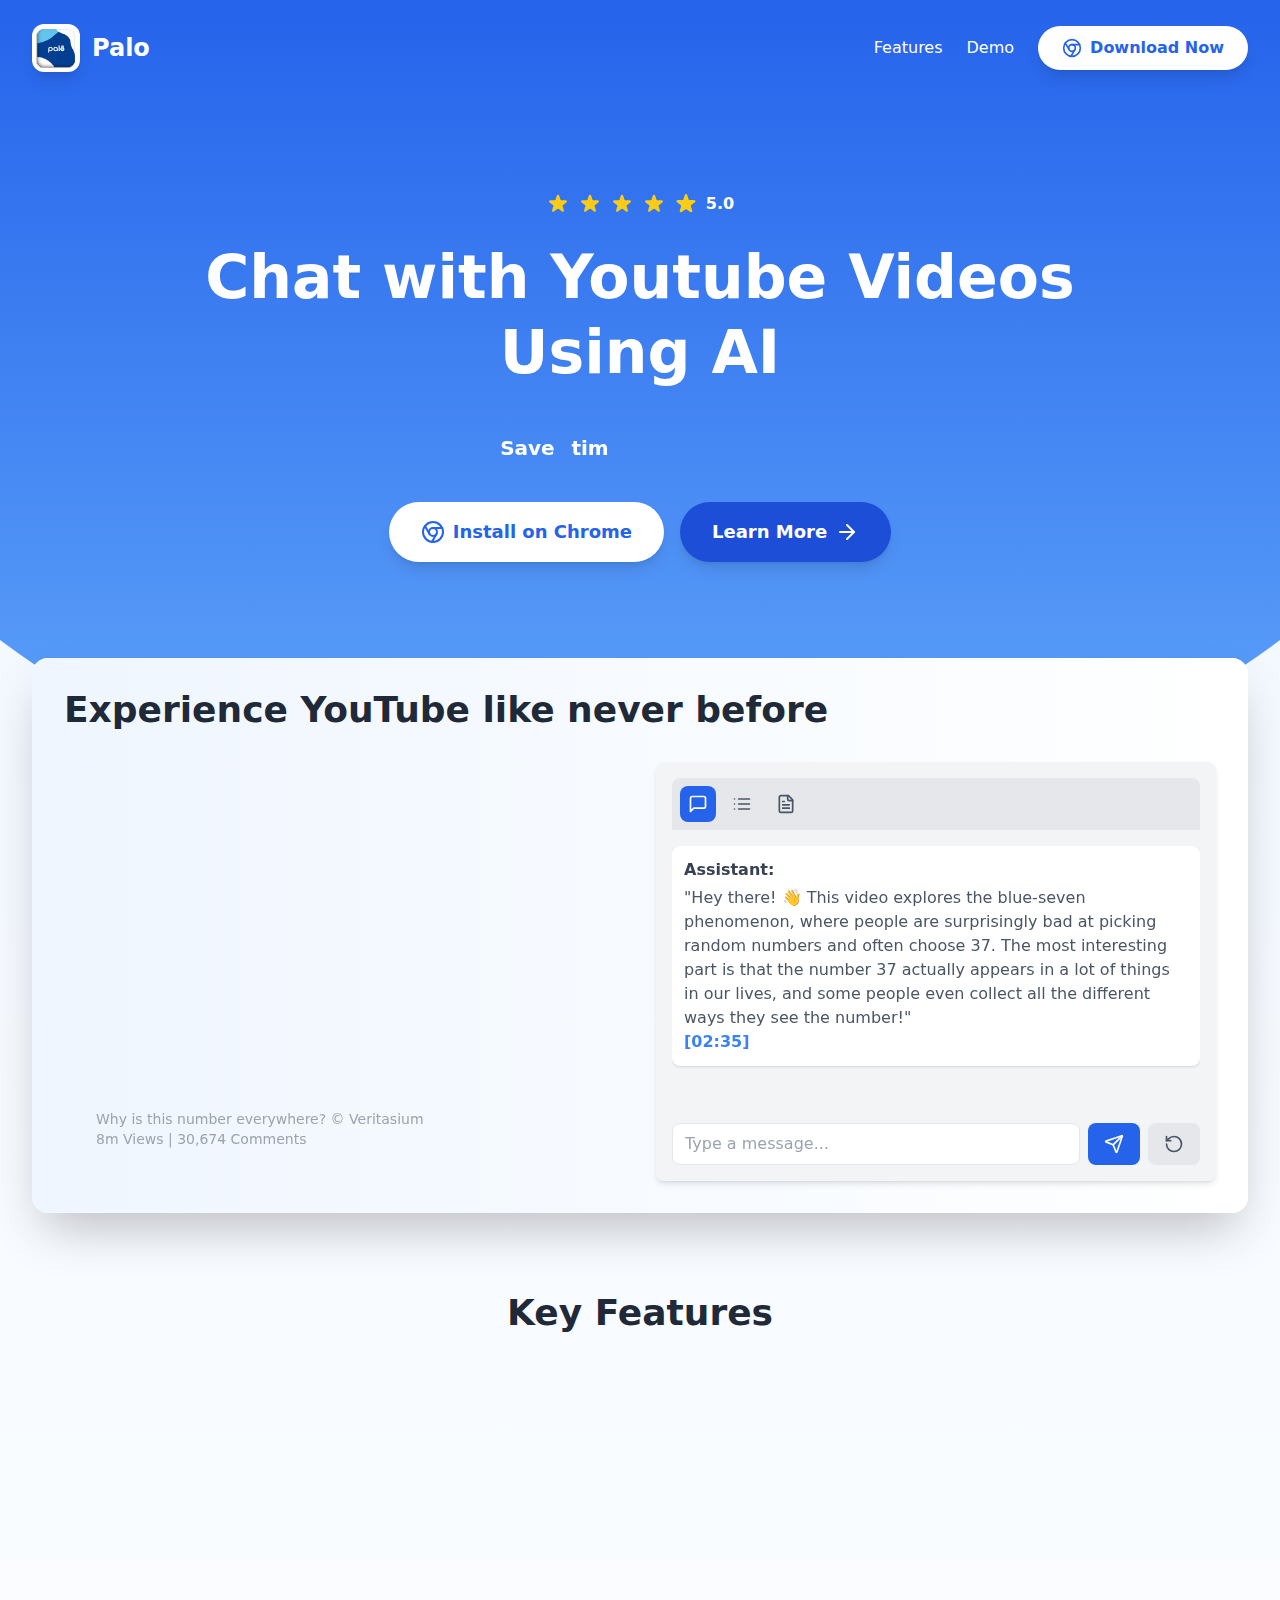
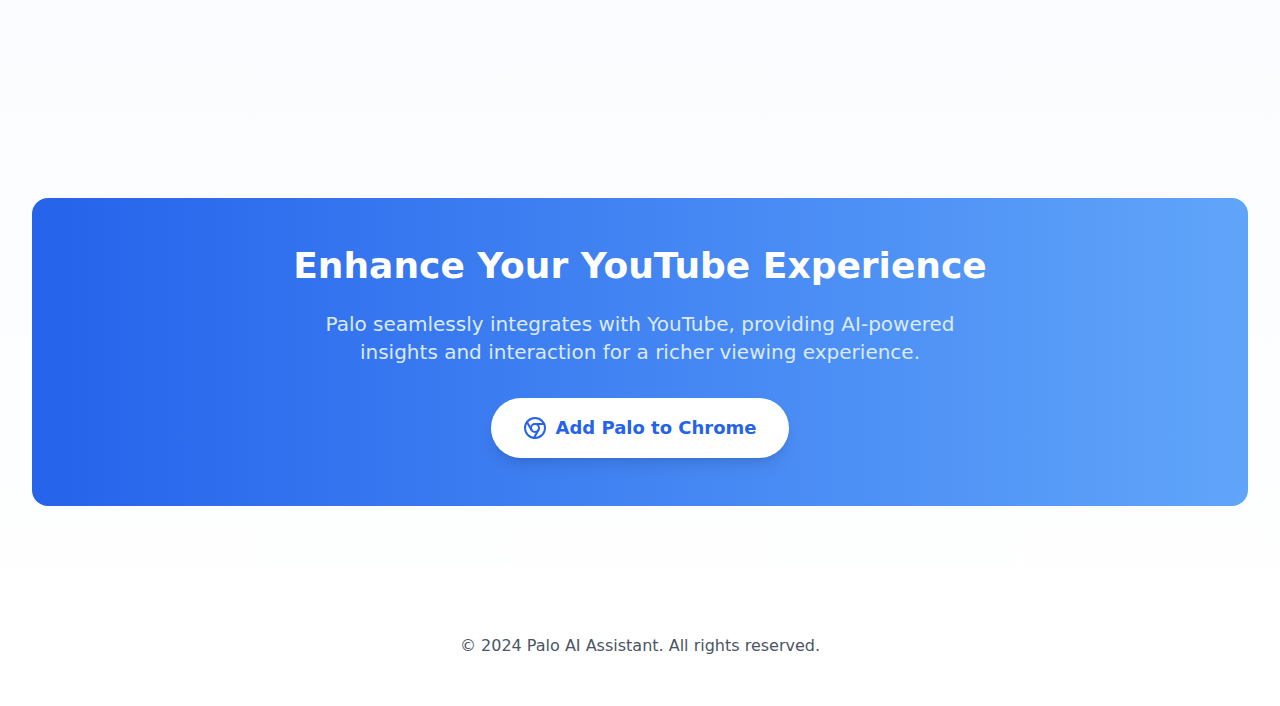
==== commit 5eb1830c: "Add files via upload" ====
--- a/index.html
+++ b/index.html
@@ -1 +1 @@
-<!DOCTYPE html><html lang="en"><head><meta charSet="utf-8"/><meta name="viewport" content="width=device-width, initial-scale=1"/><link rel="preload" href="./_next/static/media/4473ecc91f70f139-s.p.woff" as="font" crossorigin="" type="font/woff"/><link rel="preload" href="./_next/static/media/463dafcda517f24f-s.p.woff" as="font" crossorigin="" type="font/woff"/><link rel="stylesheet" href="./_next/static/css/41eceaff613b4f0f.css" data-precedence="next"/><link rel="preload" as="script" fetchPriority="low" href="./_next/static/chunks/webpack-6b2f098d55ba02b2.js"/><script src="/_next/static/chunks/fd9d1056-4a917af64af6b262.js" async=""></script><script src="/_next/static/chunks/23-711fbb0a8a1fa455.js" async=""></script><script src="/_next/static/chunks/main-app-24eb7c6ec549afe9.js" async=""></script><script src="/_next/static/chunks/932-8e17ada82dbe6ed4.js" async=""></script><script src="/_next/static/chunks/app/page-a4556c4e253bcf66.js" async=""></script><title>Palo - Youtube AI Assistant</title><meta name="description" content="Instantly chat with any Youtube video. Learn faster, learn smarter."/><link rel="icon" href="/favicon.ico" type="image/x-icon" sizes="32x32"/><meta name="next-size-adjust"/><script src="/_next/static/chunks/polyfills-42372ed130431b0a.js" noModule=""></script></head><body class="__variable_1e4310 __variable_c3aa02 antialiased"><div class="relative min-h-screen font-sans bg-blue-50 overflow-x-hidden"><div class="absolute inset-0 z-0"><div class="bg-blue-500 h-[40rem] w-[150vw] rounded-b-full overflow-hidden mx-auto absolute left-1/2 transform -translate-x-1/2"></div><svg class="absolute top-0 left-0 w-full h-full" xmlns="http://www.w3.org/2000/svg"><circle cx="5%" cy="5%" r="50" fill="rgba(59, 130, 246, 0.1)"></circle><circle cx="95%" cy="50%" r="100" fill="rgba(59, 130, 246, 0.1)"></circle><path d="M0,0 Q50,100 100,0" stroke="rgba(59, 130, 246, 0.1)" stroke-width="2" fill="none"></path></svg></div><div class="relative z-10 max-w-7xl mx-auto px-4 sm:px-6 lg:px-8"><header class="py-6 flex justify-between items-center"><div class="flex items-center space-x-2 cursor-pointer"><div><svg version="1.0" xmlns="http://www.w3.org/2000/svg" width="32pt" height="32pt" viewBox="0 0 1024.000000 1024.000000" preserveAspectRatio="xMidYMid meet"><g transform="translate(0.000000,1024.000000) scale(0.100000,-0.100000)" fill="#FFFFFF" stroke="none"><path d="M4942 9289 c-128 -73 -383 -264 -570 -427 -127 -111 -152 -113 -152 -10 0 65 -13 100 -34 92 -7 -3 -35 -36 -61 -75 -26 -38 -69 -89 -96 -113 -48 -44 -80 -59 -294 -142 -309 -120 -639 -319 -910 -547 -38 -32 -81 -54 -170 -86 -66 -24 -129 -52 -140 -63 -20 -19 -20 -19 -1 -33 10 -8 43 -19 72 -25 55 -12 84 -31 84 -55 0 -7 -16 -35 -35 -61 -19 -27 -71 -103 -115 -169 -43 -66 -86 -129 -93 -140 -14 -19 -26 -20 -253 -20 -215 -1 -247 -3 -318 -23 -334 -93 -592 -308 -712 -594 -139 -328 -181 -765 -108 -1118 89 -431 391 -870 737 -1072 106 -61 123 -80 153 -172 35 -106 99 -233 164 -325 63 -89 189 -222 248 -263 39 -27 49 -29 96 -24 51 7 54 6 160 -59 60 -36 172 -100 250 -142 77 -42 169 -91 202 -109 140 -76 374 -342 374 -425 0 -18 -4 -21 -29 -16 -49 10 -54 -9 -26 -103 79 -263 73 -463 -17 -633 -18 -34 -70 -100 -115 -148 -46 -48 -83 -92 -83 -98 0 -6 17 -19 37 -28 20 -10 38 -24 41 -30 2 -7 -24 -42 -57 -76 -34 -35 -61 -69 -61 -76 0 -7 13 -17 29 -22 16 -6 32 -16 34 -23 14 -35 -90 -163 -270 -335 -73 -69 -133 -131 -133 -137 0 -26 57 -31 156 -12 74 13 100 2 89 -40 -16 -64 -279 -524 -412 -720 -112 -166 -123 -198 -78 -228 35 -23 368 -16 434 9 38 15 94 17 435 17 367 0 394 2 434 20 40 18 46 18 72 5 20 -10 59 -15 120 -15 91 0 130 10 130 33 0 18 -113 200 -127 204 -14 5 -26 -9 -85 -96 -24 -36 -48 -66 -54 -68 -17 -6 -26 24 -34 115 -4 46 -12 88 -19 95 -9 9 -26 4 -76 -23 -59 -32 -66 -33 -80 -19 -10 10 -18 42 -21 90 -8 105 -5 101 -61 84 -60 -18 -97 -19 -148 -1 -28 10 -78 13 -168 10 -106 -2 -129 0 -134 12 -7 19 41 114 128 250 76 119 85 153 44 180 -14 9 -25 24 -25 34 0 10 36 91 80 178 93 185 110 230 110 284 0 33 -5 42 -30 56 -16 9 -30 23 -30 31 0 8 16 43 36 78 19 35 44 90 55 123 11 33 33 80 50 105 36 53 73 143 90 220 13 58 20 68 71 94 44 22 56 65 57 191 1 151 -32 275 -120 456 -27 56 -49 107 -49 113 0 6 18 11 40 11 50 0 58 16 37 72 -9 22 -14 45 -11 49 9 15 61 10 177 -17 307 -70 439 -117 962 -343 139 -60 250 -91 326 -91 36 0 40 3 46 31 7 37 23 44 128 58 118 16 182 39 221 79 29 30 51 39 176 72 79 21 225 66 326 99 186 62 531 152 656 171 87 14 102 5 81 -47 -17 -40 -19 -73 -6 -73 5 0 37 12 70 26 65 28 91 27 91 -6 0 -11 -20 -73 -45 -138 -57 -149 -85 -257 -92 -354 -5 -72 -4 -79 20 -108 26 -31 27 -33 26 -183 -2 -129 1 -162 19 -217 25 -77 114 -214 207 -317 36 -40 65 -80 65 -88 0 -12 -13 -15 -55 -15 -97 0 -94 -9 101 -307 149 -230 157 -258 58 -210 -30 15 -59 25 -65 22 -24 -15 -13 -41 231 -545 83 -173 156 -328 161 -344 6 -19 4 -37 -5 -55 -21 -40 -5 -68 41 -74 21 -2 56 -12 78 -20 72 -29 187 -18 201 18 11 28 -5 60 -91 187 -87 130 -210 329 -245 398 -21 41 -26 75 -11 84 4 3 48 -8 96 -25 48 -17 93 -28 101 -25 25 10 15 43 -31 103 -288 370 -387 514 -383 553 3 24 6 25 83 30 133 9 135 21 23 120 -180 158 -258 256 -258 326 0 30 -14 72 -50 146 -74 152 -94 243 -87 393 5 126 26 220 72 334 32 77 30 113 -5 121 -40 9 -38 54 6 136 52 99 128 215 161 246 15 14 111 79 213 143 355 224 471 324 603 515 77 112 96 124 142 94 25 -16 26 -16 59 20 21 22 46 68 65 118 50 133 60 149 131 196 389 258 639 631 742 1102 20 93 22 133 22 345 1 259 -8 330 -64 550 -56 217 -142 377 -275 511 -192 194 -437 299 -723 311 -81 4 -167 1 -223 -7 -124 -17 -131 -13 -218 118 -38 59 -88 133 -110 166 -44 62 -50 86 -26 106 37 31 20 59 -132 210 -245 243 -454 396 -708 520 -182 88 -304 133 -475 174 -77 18 -146 39 -154 45 -22 19 -8 39 43 66 62 31 80 52 55 62 -25 10 -211 10 -339 0 -81 -6 -104 -5 -120 7 -20 14 -19 15 10 46 17 17 66 57 110 87 138 96 175 127 175 144 0 27 -17 33 -94 31 -212 -6 -607 -104 -897 -223 -67 -27 -131 -49 -143 -47 -39 6 -31 49 35 190 62 134 78 200 49 205 -8 2 -39 -11 -68 -28z m-162 -270 c0 -7 -22 -60 -49 -119 -75 -164 -87 -220 -46 -220 8 0 73 31 143 70 150 82 239 121 422 183 231 79 370 107 370 75 0 -6 -56 -65 -124 -130 -119 -113 -191 -201 -180 -219 9 -15 41 -10 161 27 65 19 140 36 168 37 l50 2 0 -32 c0 -18 5 -36 10 -41 6 -5 80 -14 165 -21 194 -14 314 -38 505 -102 252 -84 479 -203 703 -366 139 -101 172 -136 172 -182 0 -40 12 -59 103 -167 52 -62 57 -72 57 -115 0 -45 3 -51 101 -160 115 -129 156 -194 164 -259 10 -76 14 -88 34 -95 10 -3 69 11 131 30 155 49 272 63 397 47 178 -23 334 -88 472 -199 242 -192 351 -506 338 -968 -5 -168 -20 -261 -39 -248 -6 3 -8 30 -5 66 7 82 -9 342 -28 442 -32 172 -104 331 -187 415 -137 136 -320 147 -518 30 -153 -90 -226 -171 -315 -354 -57 -115 -66 -153 -80 -322 -5 -68 -3 -84 10 -98 21 -20 82 -21 155 -1 62 17 156 20 165 6 7 -13 -32 -38 -146 -94 -90 -44 -117 -66 -104 -87 3 -5 65 -38 138 -73 131 -63 207 -119 207 -151 0 -15 -11 -17 -89 -14 -49 2 -93 0 -97 -4 -4 -4 16 -32 44 -62 48 -50 51 -57 41 -80 -14 -30 -5 -46 78 -143 29 -34 62 -81 74 -104 18 -36 19 -43 6 -56 -12 -12 -21 -11 -68 6 -105 40 -119 26 -69 -69 34 -62 36 -74 16 -121 -12 -30 -12 -42 5 -104 42 -158 45 -325 5 -325 -7 0 -31 20 -53 45 -50 56 -67 52 -88 -23 -35 -125 -72 -220 -109 -277 -71 -111 -118 -144 -132 -90 -8 31 -27 47 -47 39 -9 -3 -44 -42 -79 -87 -87 -114 -141 -171 -226 -238 -66 -53 -96 -68 -174 -84 -15 -3 -60 -35 -100 -71 -119 -106 -100 -97 -578 -262 -498 -172 -1206 -283 -1600 -252 -262 20 -410 47 -780 142 -195 50 -483 124 -640 163 -334 84 -405 110 -681 244 -191 93 -213 107 -318 196 -61 53 -131 104 -155 115 -24 10 -66 39 -95 64 -51 46 -74 55 -86 36 -11 -17 -34 -11 -50 13 -15 23 -33 91 -70 262 -19 87 -39 135 -57 135 -6 0 -20 -7 -30 -17 -10 -9 -21 -13 -25 -9 -15 15 -15 137 1 214 22 111 21 142 -5 142 -11 0 -41 -12 -65 -26 -32 -19 -48 -24 -56 -16 -15 15 36 119 101 206 60 81 64 109 13 114 -19 2 -54 -4 -80 -12 -132 -45 -123 0 30 161 74 77 77 83 66 107 -14 32 2 53 78 102 73 47 87 63 73 80 -8 10 -37 14 -105 14 -52 0 -94 4 -94 9 0 19 68 66 164 113 55 26 105 48 112 48 27 0 64 24 64 41 0 11 -24 36 -55 59 -30 22 -55 45 -55 50 0 16 48 23 106 16 96 -11 115 19 69 110 -14 27 -31 87 -39 134 -20 124 -49 189 -130 298 -87 117 -157 181 -274 251 -112 67 -175 86 -282 86 -78 0 -90 -3 -148 -34 -125 -68 -220 -205 -276 -401 -28 -98 -56 -300 -56 -401 0 -38 -4 -69 -9 -69 -16 0 -24 109 -18 231 23 416 116 653 327 834 243 208 630 272 908 149 89 -39 110 -59 128 -122 22 -77 37 -92 59 -59 18 28 44 190 45 279 0 31 5 69 11 85 6 15 15 56 19 90 10 78 39 121 179 265 97 101 106 113 111 156 5 44 8 49 60 79 91 53 110 71 110 107 0 41 30 69 135 129 112 63 310 161 439 218 60 27 143 71 185 98 74 48 78 50 146 48 59 -1 78 3 125 27 65 34 216 148 355 266 55 48 122 103 148 123 48 36 87 48 87 26z"></path><path d="M6143 8135 c-163 -44 -264 -151 -188 -201 23 -15 30 -15 96 1 155 38 410 -15 609 -127 80 -45 170 -111 295 -215 140 -119 171 -123 121 -18 -58 121 -209 299 -339 399 -190 145 -421 207 -594 161z"></path><path d="M3961 8099 c-150 -26 -333 -110 -478 -217 -196 -146 -400 -406 -336 -429 6 -2 58 32 116 76 137 105 273 193 370 242 167 84 386 139 556 139 108 0 131 11 131 63 0 92 -184 157 -359 126z"></path><path d="M3674 7290 c-127 -41 -269 -162 -411 -352 -80 -107 -121 -140 -248 -198 -63 -29 -85 -44 -85 -58 0 -26 27 -48 80 -63 88 -25 89 -33 6 -224 -71 -164 -113 -226 -182 -268 -53 -32 -69 -51 -59 -68 3 -4 42 -27 86 -50 85 -44 104 -66 101 -115 -3 -38 12 -49 118 -89 41 -15 146 -63 233 -107 236 -117 429 -175 272 -81 -264 157 -387 364 -371 623 21 358 235 638 546 716 84 21 213 15 291 -15 51 -19 139 -83 139 -100 0 -4 -62 -7 -138 -7 l-138 1 -85 -42 c-158 -78 -273 -231 -315 -419 -36 -165 -4 -360 81 -488 125 -189 253 -256 448 -234 44 4 82 7 84 4 9 -8 -64 -55 -111 -70 -26 -9 -92 -22 -146 -28 -55 -6 -97 -15 -95 -18 2 -4 39 -17 82 -30 43 -12 95 -31 115 -41 76 -39 199 -10 311 71 112 83 179 195 222 373 40 165 51 295 38 456 -46 547 -230 859 -548 926 -100 21 -246 18 -321 -5z m538 -636 c68 -35 113 -145 89 -216 -13 -40 -64 -92 -104 -107 -109 -41 -217 48 -217 178 0 133 116 205 232 145z m-456 -745 c95 -89 154 -113 282 -117 113 -4 124 -13 58 -46 -54 -26 -150 -32 -218 -12 -125 36 -246 153 -220 212 7 13 16 24 22 24 6 0 40 -27 76 -61z"></path><path d="M6234 7281 c-145 -39 -228 -99 -313 -226 -182 -272 -262 -822 -170 -1165 48 -180 157 -328 287 -392 76 -37 121 -40 313 -20 228 24 377 76 587 208 57 36 149 88 205 116 136 68 164 90 177 138 9 33 21 47 65 76 29 20 56 42 59 49 2 7 -24 38 -60 70 -55 48 -72 72 -113 158 -65 134 -115 271 -108 291 4 9 33 28 66 42 57 25 78 45 66 64 -3 5 -51 33 -106 62 -87 45 -114 65 -187 143 -47 49 -109 122 -138 161 -70 94 -142 157 -233 202 -73 36 -78 37 -200 39 -99 2 -142 -1 -197 -16z m268 -327 c238 -61 426 -251 504 -509 24 -79 28 -107 28 -230 1 -112 -3 -151 -18 -195 -36 -106 -79 -173 -166 -261 -145 -145 -306 -209 -495 -196 -87 6 -146 24 -212 63 -49 28 -57 50 -15 40 15 -4 72 -9 127 -12 86 -5 108 -3 155 15 78 29 130 70 200 158 107 133 140 225 140 398 0 221 -78 385 -241 511 -32 25 -85 57 -116 72 -54 25 -66 27 -195 26 -76 0 -138 3 -138 6 0 12 65 68 97 84 90 45 237 58 345 30z m-42 -252 c86 -43 125 -173 80 -266 -44 -93 -166 -128 -249 -73 -124 82 -126 272 -3 337 47 24 126 26 172 2z m134 -758 c11 -28 -30 -101 -76 -135 -83 -61 -145 -83 -233 -84 -82 0 -170 26 -162 48 1 5 41 11 87 12 120 3 184 30 269 111 66 64 103 79 115 48z"></path><path d="M4920 5550 c-166 -15 -281 -49 -355 -105 -51 -39 -95 -134 -95 -205 0 -159 103 -275 399 -449 153 -89 173 -104 165 -125 -22 -58 -365 -97 -546 -62 -186 36 -352 134 -452 267 -53 70 -57 100 -21 149 14 19 21 38 17 42 -12 12 -205 -20 -272 -45 -89 -33 -149 -77 -177 -131 -24 -46 -4 -52 69 -20 80 36 162 39 224 7 22 -12 82 -67 133 -121 57 -63 124 -123 179 -160 106 -73 129 -97 269 -282 120 -158 266 -305 355 -358 121 -72 296 -111 414 -92 116 19 190 50 309 130 92 62 141 117 314 343 151 200 135 184 320 299 29 18 103 75 165 126 167 141 231 163 363 128 29 -8 55 -10 58 -6 9 15 -47 71 -97 96 -28 14 -82 31 -121 39 -79 15 -212 23 -222 13 -4 -3 5 -24 20 -46 26 -40 26 -41 10 -76 -9 -19 -49 -66 -89 -104 -183 -174 -402 -253 -665 -239 -200 10 -353 56 -359 108 -3 22 6 30 78 67 125 65 278 171 350 242 86 85 121 153 128 240 6 83 -8 127 -54 174 -44 45 -67 49 -51 7 5 -15 8 -35 4 -44 -3 -9 -49 -29 -109 -48 -89 -29 -117 -33 -208 -34 -93 0 -431 36 -485 51 -33 10 -55 36 -55 64 0 53 50 74 210 89 129 13 418 16 483 6 52 -8 62 0 20 16 -104 41 -431 66 -623 49z m502 -1458 l22 -22 -28 -29 c-15 -16 -56 -42 -89 -57 -52 -24 -76 -28 -142 -28 -96 0 -146 15 -179 54 -31 38 -24 68 20 86 29 12 39 12 76 -1 57 -19 71 -19 116 6 53 29 171 24 204 -9z"></path><path d="M4876 3761 c-3 -4 5 -18 17 -29 63 -59 219 -93 337 -73 39 6 89 20 109 31 40 20 68 47 58 56 -3 4 -43 1 -88 -5 -132 -18 -255 -10 -406 24 -12 3 -24 1 -27 -4z"></path></g></svg></div><span class="text-2xl font-bold text-white">Palo</span></div><nav class="flex items-center space-x-4"><a href="https://chromewebstore.google.com/detail/palo-youtube-ai-chat-assi/fidophflimbdnfllohapkpcclikedmjk" class="bg-white text-blue-500 px-4 py-2 rounded-full font-semibold hover:bg-blue-100 transition duration-300">Download Now</a></nav></header><main><section class="text-center py-20"><div class="flex justify-center items-center space-x-2 mb-4"><svg class="w-6 h-6 text-yellow-400" fill="currentColor" viewBox="0 0 20 20"><path d="M9.049 2.927c.3-.921 1.603-.921 1.902 0l1.07 3.292a1 1 0 00.95.69h3.462c.969 0 1.371 1.24.588 1.81l-2.8 2.034a1 1 0 00-.364 1.118l1.07 3.292c.3.921-.755 1.688-1.54 1.118l-2.8-2.034a1 1 0 00-1.175 0l-2.8 2.034c-.784.57-1.838-.197-1.539-1.118l1.07-3.292a1 1 0 00-.364-1.118L2.98 8.72c-.783-.57-.38-1.81.588-1.81h3.461a1 1 0 00.951-.69l1.07-3.292z"></path></svg><svg class="w-6 h-6 text-yellow-400" fill="currentColor" viewBox="0 0 20 20"><path d="M9.049 2.927c.3-.921 1.603-.921 1.902 0l1.07 3.292a1 1 0 00.95.69h3.462c.969 0 1.371 1.24.588 1.81l-2.8 2.034a1 1 0 00-.364 1.118l1.07 3.292c.3.921-.755 1.688-1.54 1.118l-2.8-2.034a1 1 0 00-1.175 0l-2.8 2.034c-.784.57-1.838-.197-1.539-1.118l1.07-3.292a1 1 0 00-.364-1.118L2.98 8.72c-.783-.57-.38-1.81.588-1.81h3.461a1 1 0 00.951-.69l1.07-3.292z"></path></svg><svg class="w-6 h-6 text-yellow-400" fill="currentColor" viewBox="0 0 20 20"><path d="M9.049 2.927c.3-.921 1.603-.921 1.902 0l1.07 3.292a1 1 0 00.95.69h3.462c.969 0 1.371 1.24.588 1.81l-2.8 2.034a1 1 0 00-.364 1.118l1.07 3.292c.3.921-.755 1.688-1.54 1.118l-2.8-2.034a1 1 0 00-1.175 0l-2.8 2.034c-.784.57-1.838-.197-1.539-1.118l1.07-3.292a1 1 0 00-.364-1.118L2.98 8.72c-.783-.57-.38-1.81.588-1.81h3.461a1 1 0 00.951-.69l1.07-3.292z"></path></svg><svg class="w-6 h-6 text-yellow-400" fill="currentColor" viewBox="0 0 20 20"><path d="M9.049 2.927c.3-.921 1.603-.921 1.902 0l1.07 3.292a1 1 0 00.95.69h3.462c.969 0 1.371 1.24.588 1.81l-2.8 2.034a1 1 0 00-.364 1.118l1.07 3.292c.3.921-.755 1.688-1.54 1.118l-2.8-2.034a1 1 0 00-1.175 0l-2.8 2.034c-.784.57-1.838-.197-1.539-1.118l1.07-3.292a1 1 0 00-.364-1.118L2.98 8.72c-.783-.57-.38-1.81.588-1.81h3.461a1 1 0 00.951-.69l1.07-3.292z"></path></svg><svg class="w-6 h-6 text-yellow-400" fill="currentColor" viewBox="0 0 20 20"><path d="M9.049 2.927c.3-.921 1.603-.921 1.902 0l1.07 3.292a1 1 0 00.95.69h3.462c.969 0 1.371 1.24.588 1.81l-2.8 2.034a1 1 0 00-.364 1.118l1.07 3.292c.3.921-.755 1.688-1.54 1.118l-2.8-2.034a1 1 0 00-1.175 0l-2.8 2.034c-.784.57-1.838-.197-1.539-1.118l1.07-3.292a1 1 0 00-.364-1.118L2.98 8.72c-.783-.57-.38-1.81.588-1.81h3.461a1 1 0 00.951-.69l1.07-3.292z"></path></svg><span class="text-white font-semibold">5.0</span></div><h1 class="text-6xl font-bold text-white mb-4">Chat with Youtube Videos Using AI</h1><p class="text-2xl text-white mb-8"><div class="text-base sm:text-xl md:text-3xl lg:text-5xl font-bold text-center"><div class="inline"><div class="inline-block"><span class="dark:text-white opacity-0 hidden text-white text-xl">S</span><span class="dark:text-white opacity-0 hidden text-white text-xl">a</span><span class="dark:text-white opacity-0 hidden text-white text-xl">v</span><span class="dark:text-white opacity-0 hidden text-white text-xl">e</span> </div><div class="inline-block"><span class="dark:text-white opacity-0 hidden text-white text-xl">t</span><span class="dark:text-white opacity-0 hidden text-white text-xl">i</span><span class="dark:text-white opacity-0 hidden text-white text-xl">m</span><span class="dark:text-white opacity-0 hidden text-white text-xl">e</span> </div><div class="inline-block"><span class="dark:text-white opacity-0 hidden text-white text-xl">o</span><span class="dark:text-white opacity-0 hidden text-white text-xl">n</span> </div><div class="inline-block"><span class="dark:text-white opacity-0 hidden text-white text-xl">l</span><span class="dark:text-white opacity-0 hidden text-white text-xl">o</span><span class="dark:text-white opacity-0 hidden text-white text-xl">n</span><span class="dark:text-white opacity-0 hidden text-white text-xl">g</span> </div><div class="inline-block"><span class="dark:text-white opacity-0 hidden text-white text-xl">v</span><span class="dark:text-white opacity-0 hidden text-white text-xl">i</span><span class="dark:text-white opacity-0 hidden text-white text-xl">d</span><span class="dark:text-white opacity-0 hidden text-white text-xl">e</span><span class="dark:text-white opacity-0 hidden text-white text-xl">o</span><span class="dark:text-white opacity-0 hidden text-white text-xl">s</span><span class="dark:text-white opacity-0 hidden text-white text-xl">,</span> </div><div class="inline-block"><span class="dark:text-white opacity-0 hidden text-white text-xl">g</span><span class="dark:text-white opacity-0 hidden text-white text-xl">e</span><span class="dark:text-white opacity-0 hidden text-white text-xl">t</span> </div><div class="inline-block"><span class="dark:text-white opacity-0 hidden text-white text-xl">k</span><span class="dark:text-white opacity-0 hidden text-white text-xl">e</span><span class="dark:text-white opacity-0 hidden text-white text-xl">y</span> </div><div class="inline-block"><span class="dark:text-white opacity-0 hidden text-white text-xl">i</span><span class="dark:text-white opacity-0 hidden text-white text-xl">d</span><span class="dark:text-white opacity-0 hidden text-white text-xl">e</span><span class="dark:text-white opacity-0 hidden text-white text-xl">a</span><span class="dark:text-white opacity-0 hidden text-white text-xl">s</span> </div><div class="inline-block"><span class="dark:text-white opacity-0 hidden text-white text-xl">i</span><span class="dark:text-white opacity-0 hidden text-white text-xl">n</span><span class="dark:text-white opacity-0 hidden text-white text-xl">s</span><span class="dark:text-white opacity-0 hidden text-white text-xl">t</span><span class="dark:text-white opacity-0 hidden text-white text-xl">a</span><span class="dark:text-white opacity-0 hidden text-white text-xl">n</span><span class="dark:text-white opacity-0 hidden text-white text-xl">t</span><span class="dark:text-white opacity-0 hidden text-white text-xl">l</span><span class="dark:text-white opacity-0 hidden text-white text-xl">y</span> </div><div class="inline-block"><span class="dark:text-white opacity-0 hidden text-white text-xl">w</span><span class="dark:text-white opacity-0 hidden text-white text-xl">i</span><span class="dark:text-white opacity-0 hidden text-white text-xl">t</span><span class="dark:text-white opacity-0 hidden text-white text-xl">h</span> </div><div class="inline-block"><span class="dark:text-white opacity-0 hidden text-white text-xl font-bold">P</span><span class="dark:text-white opacity-0 hidden text-white text-xl font-bold">a</span><span class="dark:text-white opacity-0 hidden text-white text-xl font-bold">l</span><span class="dark:text-white opacity-0 hidden text-white text-xl font-bold">o</span><span class="dark:text-white opacity-0 hidden text-white text-xl font-bold">.</span> </div></div><span class="inline-block rounded-sm w-[4px] h-4 md:h-6 lg:h-10 bg-blue-500" style="opacity:0;will-change:opacity"></span></div></p><a href="https://chromewebstore.google.com/detail/palo-youtube-ai-chat-assi/fidophflimbdnfllohapkpcclikedmjk" class="bg-white text-blue-500 px-8 py-4 rounded-full font-semibold text-lg hover:bg-blue-100 transition duration-300 inline-flex items-center mb-4"><svg xmlns="http://www.w3.org/2000/svg" width="24" height="24" viewBox="0 0 24 24" fill="none" stroke="currentColor" stroke-width="2" stroke-linecap="round" stroke-linejoin="round" class="lucide lucide-chrome mr-2"><circle cx="12" cy="12" r="10"></circle><circle cx="12" cy="12" r="4"></circle><line x1="21.17" x2="12" y1="8" y2="8"></line><line x1="3.95" x2="8.54" y1="6.06" y2="14"></line><line x1="10.88" x2="15.46" y1="21.94" y2="14"></line></svg>Install on Chrome</a></section><section class="bg-white rounded-lg shadow-xl p-8 mb-20"><h2 class="text-3xl font-bold text-gray-800 mb-6">Experience YouTube like never before</h2><div class="flex space-x-4 max-w-full"><div class="flex-shrink-0 w-1/2"><iframe width="100%" height="315" src="https://www.youtube.com/embed/d6iQrh2TK98?enablejsapi=1" title="Why is this number everywhere?" frameBorder="0" allow="accelerometer; autoplay; clipboard-write; encrypted-media; gyroscope; picture-in-picture; web-share" referrerPolicy="strict-origin-when-cross-origin" allowFullScreen="" class="rounded-lg"></iframe><p class="text-sm text-gray-400 p-8"><p>Why is this number everywhere? © Veritasium</p><p>8m Views | 30,674 Comments</p></p></div><div class="flex-grow bg-gray-100 p-4 rounded-lg shadow-md flex flex-col"><div class="bg-gray-200 p-2 rounded-t-lg flex space-x-2 mb-4"><button class="p-2 rounded-lg bg-blue-600 text-white"><svg xmlns="http://www.w3.org/2000/svg" width="20" height="20" viewBox="0 0 24 24" fill="none" stroke="currentColor" stroke-width="2" stroke-linecap="round" stroke-linejoin="round" class="lucide lucide-message-square"><path d="M21 15a2 2 0 0 1-2 2H7l-4 4V5a2 2 0 0 1 2-2h14a2 2 0 0 1 2 2z"></path></svg></button><button class="p-2 rounded-lg text-gray-600"><svg xmlns="http://www.w3.org/2000/svg" width="20" height="20" viewBox="0 0 24 24" fill="none" stroke="currentColor" stroke-width="2" stroke-linecap="round" stroke-linejoin="round" class="lucide lucide-list"><line x1="8" x2="21" y1="6" y2="6"></line><line x1="8" x2="21" y1="12" y2="12"></line><line x1="8" x2="21" y1="18" y2="18"></line><line x1="3" x2="3.01" y1="6" y2="6"></line><line x1="3" x2="3.01" y1="12" y2="12"></line><line x1="3" x2="3.01" y1="18" y2="18"></line></svg></button><button class="p-2 rounded-lg text-gray-600"><svg xmlns="http://www.w3.org/2000/svg" width="20" height="20" viewBox="0 0 24 24" fill="none" stroke="currentColor" stroke-width="2" stroke-linecap="round" stroke-linejoin="round" class="lucide lucide-file-text"><path d="M15 2H6a2 2 0 0 0-2 2v16a2 2 0 0 0 2 2h12a2 2 0 0 0 2-2V7Z"></path><path d="M14 2v4a2 2 0 0 0 2 2h4"></path><path d="M10 9H8"></path><path d="M16 13H8"></path><path d="M16 17H8"></path></svg></button></div><div class="flex-grow mb-4 overflow-y-auto"><div class="bg-white p-3 rounded-lg shadow mb-2"><p class="font-semibold text-gray-700 mb-1">Assistant:</p><p class="text-gray-600">&quot;Hey there! 👋 This video explores the blue-seven phenomenon, where people are surprisingly bad at picking random numbers and often choose 37. The most interesting part is that the number 37 actually appears in a lot of things in our lives, and some people even collect all the different ways they see the number!&quot; <div class="flex"><a href="#02:35" class="text-blue-500 font-semibold mr-2 hover:underline">[<!-- -->02:35<!-- -->]</a><p class="text-gray-700"></p></div></p></div></div><div class="flex space-x-2"><input type="text" placeholder="Type a message..." class="flex-grow border rounded-lg px-3 py-2 focus:outline-none focus:ring-2 focus:ring-blue-500" value=""/><button class="bg-blue-600 text-white px-4 py-2 rounded-lg"><svg xmlns="http://www.w3.org/2000/svg" width="20" height="20" viewBox="0 0 24 24" fill="none" stroke="currentColor" stroke-width="2" stroke-linecap="round" stroke-linejoin="round" class="lucide lucide-send"><path d="M14.536 21.686a.5.5 0 0 0 .937-.024l6.5-19a.496.496 0 0 0-.635-.635l-19 6.5a.5.5 0 0 0-.024.937l7.93 3.18a2 2 0 0 1 1.112 1.11z"></path><path d="m21.854 2.147-10.94 10.939"></path></svg></button><button class="bg-gray-200 text-gray-600 px-4 py-2 rounded-lg"><svg xmlns="http://www.w3.org/2000/svg" width="20" height="20" viewBox="0 0 24 24" fill="none" stroke="currentColor" stroke-width="2" stroke-linecap="round" stroke-linejoin="round" class="lucide lucide-rotate-ccw"><path d="M3 12a9 9 0 1 0 9-9 9.75 9.75 0 0 0-6.74 2.74L3 8"></path><path d="M3 3v5h5"></path></svg></button></div></div></div></section><section class="mb-20"><h2 class="text-3xl font-bold text-gray-800 mb-8">Key Features</h2><div class="grid md:grid-cols-3 gap-8"><div class="bg-white p-6 rounded-lg shadow-md"><div class="text-blue-500 mb-4"><svg xmlns="http://www.w3.org/2000/svg" width="24" height="24" viewBox="0 0 24 24" fill="none" stroke="currentColor" stroke-width="2" stroke-linecap="round" stroke-linejoin="round" class="lucide lucide-message-square"><path d="M21 15a2 2 0 0 1-2 2H7l-4 4V5a2 2 0 0 1 2-2h14a2 2 0 0 1 2 2z"></path></svg></div><h3 class="text-xl font-semibold mb-2">AI-Powered Chat</h3><p class="text-gray-600">Engage in intelligent conversations about video content.</p></div><div class="bg-white p-6 rounded-lg shadow-md"><div class="text-blue-500 mb-4"><svg xmlns="http://www.w3.org/2000/svg" width="24" height="24" viewBox="0 0 24 24" fill="none" stroke="currentColor" stroke-width="2" stroke-linecap="round" stroke-linejoin="round" class="lucide lucide-fast-forward"><polygon points="13 19 22 12 13 5 13 19"></polygon><polygon points="2 19 11 12 2 5 2 19"></polygon></svg></div><h3 class="text-xl font-semibold mb-2">Quick Summaries</h3><p class="text-gray-600">Get concise summaries of lengthy videos in seconds.</p></div><div class="bg-white p-6 rounded-lg shadow-md"><div class="text-blue-500 mb-4"><svg xmlns="http://www.w3.org/2000/svg" width="24" height="24" viewBox="0 0 24 24" fill="none" stroke="currentColor" stroke-width="2" stroke-linecap="round" stroke-linejoin="round" class="lucide lucide-chevron-right"><path d="m9 18 6-6-6-6"></path></svg></div><h3 class="text-xl font-semibold mb-2">Smart Recommendations</h3><p class="text-gray-600">Discover new content tailored to your interests.</p></div></div></section><section class="bg-blue-100 rounded-lg p-8 mb-20"><h2 class="text-3xl font-bold text-gray-800 mb-4">Enhance Your YouTube Experience</h2><p class="text-xl text-gray-700 mb-6">Palo seamlessly integrates with YouTube, providing AI-powered insights and interaction for a richer viewing experience.</p><a href="https://chromewebstore.google.com/detail/palo-youtube-ai-chat-assi/fidophflimbdnfllohapkpcclikedmjk" class="bg-blue-500 text-white px-8 py-3 rounded-full font-semibold text-lg hover:bg-blue-600 transition duration-300 inline-flex items-center"><svg xmlns="http://www.w3.org/2000/svg" width="24" height="24" viewBox="0 0 24 24" fill="none" stroke="currentColor" stroke-width="2" stroke-linecap="round" stroke-linejoin="round" class="lucide lucide-chrome mr-2"><circle cx="12" cy="12" r="10"></circle><circle cx="12" cy="12" r="4"></circle><line x1="21.17" x2="12" y1="8" y2="8"></line><line x1="3.95" x2="8.54" y1="6.06" y2="14"></line><line x1="10.88" x2="15.46" y1="21.94" y2="14"></line></svg>Add Palo to Chrome</a></section></main><footer class="text-center py-8 text-gray-600"><p>© 2024 Palo AI Assistant. All rights reserved.</p></footer></div></div><script src="/_next/static/chunks/webpack-6b2f098d55ba02b2.js" async=""></script><script>(self.__next_f=self.__next_f||[]).push([0]);self.__next_f.push([2,null])</script><script>self.__next_f.push([1,"1:HL[\"/_next/static/media/4473ecc91f70f139-s.p.woff\",\"font\",{\"crossOrigin\":\"\",\"type\":\"font/woff\"}]\n2:HL[\"/_next/static/media/463dafcda517f24f-s.p.woff\",\"font\",{\"crossOrigin\":\"\",\"type\":\"font/woff\"}]\n3:HL[\"/_next/static/css/41eceaff613b4f0f.css\",\"style\"]\n"])</script><script>self.__next_f.push([1,"4:I[5751,[],\"\"]\n6:I[6513,[],\"ClientPageRoot\"]\n7:I[4796,[\"932\",\"static/chunks/932-8e17ada82dbe6ed4.js\",\"931\",\"static/chunks/app/page-a4556c4e253bcf66.js\"],\"default\",1]\n8:I[9275,[],\"\"]\n9:I[1343,[],\"\"]\nb:I[6130,[],\"\"]\nc:[]\n"])</script><script>self.__next_f.push([1,"0:[\"$\",\"$L4\",null,{\"buildId\":\"1xJ6fFQqXx9EjGqGr_sZ4\",\"assetPrefix\":\"\",\"urlParts\":[\"\",\"\"],\"initialTree\":[\"\",{\"children\":[\"__PAGE__\",{}]},\"$undefined\",\"$undefined\",true],\"initialSeedData\":[\"\",{\"children\":[\"__PAGE__\",{},[[\"$L5\",[\"$\",\"$L6\",null,{\"props\":{\"params\":{},\"searchParams\":{}},\"Component\":\"$7\"}],null],null],null]},[[[[\"$\",\"link\",\"0\",{\"rel\":\"stylesheet\",\"href\":\"/_next/static/css/41eceaff613b4f0f.css\",\"precedence\":\"next\",\"crossOrigin\":\"$undefined\"}]],[\"$\",\"html\",null,{\"lang\":\"en\",\"children\":[\"$\",\"body\",null,{\"className\":\"__variable_1e4310 __variable_c3aa02 antialiased\",\"children\":[\"$\",\"$L8\",null,{\"parallelRouterKey\":\"children\",\"segmentPath\":[\"children\"],\"error\":\"$undefined\",\"errorStyles\":\"$undefined\",\"errorScripts\":\"$undefined\",\"template\":[\"$\",\"$L9\",null,{}],\"templateStyles\":\"$undefined\",\"templateScripts\":\"$undefined\",\"notFound\":[[\"$\",\"title\",null,{\"children\":\"404: This page could not be found.\"}],[\"$\",\"div\",null,{\"style\":{\"fontFamily\":\"system-ui,\\\"Segoe UI\\\",Roboto,Helvetica,Arial,sans-serif,\\\"Apple Color Emoji\\\",\\\"Segoe UI Emoji\\\"\",\"height\":\"100vh\",\"textAlign\":\"center\",\"display\":\"flex\",\"flexDirection\":\"column\",\"alignItems\":\"center\",\"justifyContent\":\"center\"},\"children\":[\"$\",\"div\",null,{\"children\":[[\"$\",\"style\",null,{\"dangerouslySetInnerHTML\":{\"__html\":\"body{color:#000;background:#fff;margin:0}.next-error-h1{border-right:1px solid rgba(0,0,0,.3)}@media (prefers-color-scheme:dark){body{color:#fff;background:#000}.next-error-h1{border-right:1px solid rgba(255,255,255,.3)}}\"}}],[\"$\",\"h1\",null,{\"className\":\"next-error-h1\",\"style\":{\"display\":\"inline-block\",\"margin\":\"0 20px 0 0\",\"padding\":\"0 23px 0 0\",\"fontSize\":24,\"fontWeight\":500,\"verticalAlign\":\"top\",\"lineHeight\":\"49px\"},\"children\":\"404\"}],[\"$\",\"div\",null,{\"style\":{\"display\":\"inline-block\"},\"children\":[\"$\",\"h2\",null,{\"style\":{\"fontSize\":14,\"fontWeight\":400,\"lineHeight\":\"49px\",\"margin\":0},\"children\":\"This page could not be found.\"}]}]]}]}]],\"notFoundStyles\":[]}]}]}]],null],null],\"couldBeIntercepted\":false,\"initialHead\":[null,\"$La\"],\"globalErrorComponent\":\"$b\",\"missingSlots\":\"$Wc\"}]\n"])</script><script>self.__next_f.push([1,"a:[[\"$\",\"meta\",\"0\",{\"name\":\"viewport\",\"content\":\"width=device-width, initial-scale=1\"}],[\"$\",\"meta\",\"1\",{\"charSet\":\"utf-8\"}],[\"$\",\"title\",\"2\",{\"children\":\"Palo - Youtube AI Assistant\"}],[\"$\",\"meta\",\"3\",{\"name\":\"description\",\"content\":\"Instantly chat with any Youtube video. Learn faster, learn smarter.\"}],[\"$\",\"link\",\"4\",{\"rel\":\"icon\",\"href\":\"/favicon.ico\",\"type\":\"image/x-icon\",\"sizes\":\"32x32\"}],[\"$\",\"meta\",\"5\",{\"name\":\"next-size-adjust\"}]]\n5:null\n"])</script></body></html>+<!DOCTYPE html><html lang="en"><head><meta charSet="utf-8"/><meta name="viewport" content="width=device-width, initial-scale=1"/><link rel="preload" href="/_next/static/media/4473ecc91f70f139-s.p.woff" as="font" crossorigin="" type="font/woff"/><link rel="preload" href="/_next/static/media/463dafcda517f24f-s.p.woff" as="font" crossorigin="" type="font/woff"/><link rel="stylesheet" href="/_next/static/css/d7e748c1bc4870de.css" data-precedence="next"/><link rel="preload" as="script" fetchPriority="low" href="/_next/static/chunks/webpack-0d931c84c330c851.js"/><script src="./_next/static/chunks/fd9d1056-4a917af64af6b262.js" async=""></script><script src="./_next/static/chunks/23-cfae0a475d8205cf.js" async=""></script><script src="./_next/static/chunks/main-app-24eb7c6ec549afe9.js" async=""></script><script src="./_next/static/chunks/896-ad4662b0423f3e4d.js" async=""></script><script src="./_next/static/chunks/975-6580072318040cc6.js" async=""></script><script src="./_next/static/chunks/app/page-9e7a3af129213e35.js" async=""></script><title>Palo - Youtube AI Assistant</title><meta name="description" content="Instantly chat with any Youtube video. Learn faster, learn smarter."/><link rel="icon" href="/favicon.ico" type="image/x-icon" sizes="32x32"/><meta name="next-size-adjust"/><script src="./_next/static/chunks/polyfills-42372ed130431b0a.js" noModule=""></script></head><body class="__variable_1e4310 __variable_c3aa02 antialiased"><div class="relative min-h-screen font-sans bg-gradient-to-b from-blue-50 to-white overflow-hidden"><div class="absolute inset-0 z-0"><div class="bg-gradient-to-b from-blue-600 to-blue-400 h-[50rem] w-[150vw] rounded-b-full overflow-hidden mx-auto absolute left-1/2 transform -translate-x-1/2"></div><div class="absolute inset-0 bg-[url(&#x27;/grid.svg&#x27;)] bg-center [mask-image:linear-gradient(180deg,white,rgba(255,255,255,0))]"></div></div><div class="relative z-10 max-w-7xl mx-auto px-4 sm:px-6 lg:px-8"><header class="py-6 flex justify-between items-center"><div class="flex items-center space-x-3 cursor-pointer group"><div class="w-12 h-12 bg-white rounded-xl shadow-lg flex items-center justify-center group-hover:scale-105 transition-transform duration-300"><img alt="Palo" loading="lazy" width="40" height="40" decoding="async" data-nimg="1" class="w-10 h-10" style="color:transparent" src="./logo.png"/></div><span class="text-2xl font-bold text-white group-hover:text-blue-100 transition-colors duration-300">Palo</span></div><nav class="flex items-center space-x-6"><a href="#features" class="text-white hover:text-blue-100 transition-colors duration-300">Features</a><a href="#demo" class="text-white hover:text-blue-100 transition-colors duration-300">Demo</a><a href="https://chromewebstore.google.com/detail/palo-youtube-ai-chat-assi/fidophflimbdnfllohapkpcclikedmjk" class="bg-white text-blue-600 px-6 py-2.5 rounded-full font-semibold hover:bg-blue-50 transition duration-300 shadow-lg hover:shadow-xl transform hover:-translate-y-0.5"><span class="flex items-center"><svg xmlns="http://www.w3.org/2000/svg" width="24" height="24" viewBox="0 0 24 24" fill="none" stroke="currentColor" stroke-width="2" stroke-linecap="round" stroke-linejoin="round" class="lucide lucide-chrome w-5 h-5 mr-2"><circle cx="12" cy="12" r="10"></circle><circle cx="12" cy="12" r="4"></circle><line x1="21.17" x2="12" y1="8" y2="8"></line><line x1="3.95" x2="8.54" y1="6.06" y2="14"></line><line x1="10.88" x2="15.46" y1="21.94" y2="14"></line></svg>Download Now</span></a></nav></header><main><section class="text-center py-24"><div class="max-w-4xl mx-auto"><div class="flex justify-center items-center space-x-2 mb-6"><svg class="w-6 h-6 text-yellow-400" fill="currentColor" viewBox="0 0 20 20" style="transform:scale(0)"><path d="M9.049 2.927c.3-.921 1.603-.921 1.902 0l1.07 3.292a1 1 0 00.95.69h3.462c.969 0 1.371 1.24.588 1.81l-2.8 2.034a1 1 0 00-.364 1.118l1.07 3.292c.3.921-.755 1.688-1.54 1.118l-2.8-2.034a1 1 0 00-1.175 0l-2.8 2.034c-.784.57-1.838-.197-1.539-1.118l1.07-3.292a1 1 0 00-.364-1.118L2.98 8.72c-.783-.57-.38-1.81.588-1.81h3.461a1 1 0 00.951-.69l1.07-3.292z"></path></svg><svg class="w-6 h-6 text-yellow-400" fill="currentColor" viewBox="0 0 20 20" style="transform:scale(0)"><path d="M9.049 2.927c.3-.921 1.603-.921 1.902 0l1.07 3.292a1 1 0 00.95.69h3.462c.969 0 1.371 1.24.588 1.81l-2.8 2.034a1 1 0 00-.364 1.118l1.07 3.292c.3.921-.755 1.688-1.54 1.118l-2.8-2.034a1 1 0 00-1.175 0l-2.8 2.034c-.784.57-1.838-.197-1.539-1.118l1.07-3.292a1 1 0 00-.364-1.118L2.98 8.72c-.783-.57-.38-1.81.588-1.81h3.461a1 1 0 00.951-.69l1.07-3.292z"></path></svg><svg class="w-6 h-6 text-yellow-400" fill="currentColor" viewBox="0 0 20 20" style="transform:scale(0)"><path d="M9.049 2.927c.3-.921 1.603-.921 1.902 0l1.07 3.292a1 1 0 00.95.69h3.462c.969 0 1.371 1.24.588 1.81l-2.8 2.034a1 1 0 00-.364 1.118l1.07 3.292c.3.921-.755 1.688-1.54 1.118l-2.8-2.034a1 1 0 00-1.175 0l-2.8 2.034c-.784.57-1.838-.197-1.539-1.118l1.07-3.292a1 1 0 00-.364-1.118L2.98 8.72c-.783-.57-.38-1.81.588-1.81h3.461a1 1 0 00.951-.69l1.07-3.292z"></path></svg><svg class="w-6 h-6 text-yellow-400" fill="currentColor" viewBox="0 0 20 20" style="transform:scale(0)"><path d="M9.049 2.927c.3-.921 1.603-.921 1.902 0l1.07 3.292a1 1 0 00.95.69h3.462c.969 0 1.371 1.24.588 1.81l-2.8 2.034a1 1 0 00-.364 1.118l1.07 3.292c.3.921-.755 1.688-1.54 1.118l-2.8-2.034a1 1 0 00-1.175 0l-2.8 2.034c-.784.57-1.838-.197-1.539-1.118l1.07-3.292a1 1 0 00-.364-1.118L2.98 8.72c-.783-.57-.38-1.81.588-1.81h3.461a1 1 0 00.951-.69l1.07-3.292z"></path></svg><svg class="w-6 h-6 text-yellow-400" fill="currentColor" viewBox="0 0 20 20" style="transform:scale(0)"><path d="M9.049 2.927c.3-.921 1.603-.921 1.902 0l1.07 3.292a1 1 0 00.95.69h3.462c.969 0 1.371 1.24.588 1.81l-2.8 2.034a1 1 0 00-.364 1.118l1.07 3.292c.3.921-.755 1.688-1.54 1.118l-2.8-2.034a1 1 0 00-1.175 0l-2.8 2.034c-.784.57-1.838-.197-1.539-1.118l1.07-3.292a1 1 0 00-.364-1.118L2.98 8.72c-.783-.57-.38-1.81.588-1.81h3.461a1 1 0 00.951-.69l1.07-3.292z"></path></svg><span class="text-white font-semibold ml-2">5.0</span></div><h1 class="text-6xl font-bold text-white mb-6 leading-tight">Chat with Youtube Videos <br/>Using AI</h1><p class="text-2xl text-blue-100 mb-10"><div class="text-base sm:text-xl md:text-3xl lg:text-5xl font-bold text-center"><div class="inline"><div class="inline-block"><span class="dark:text-white opacity-0 hidden text-white text-xl">S</span><span class="dark:text-white opacity-0 hidden text-white text-xl">a</span><span class="dark:text-white opacity-0 hidden text-white text-xl">v</span><span class="dark:text-white opacity-0 hidden text-white text-xl">e</span> </div><div class="inline-block"><span class="dark:text-white opacity-0 hidden text-white text-xl">t</span><span class="dark:text-white opacity-0 hidden text-white text-xl">i</span><span class="dark:text-white opacity-0 hidden text-white text-xl">m</span><span class="dark:text-white opacity-0 hidden text-white text-xl">e</span> </div><div class="inline-block"><span class="dark:text-white opacity-0 hidden text-white text-xl">o</span><span class="dark:text-white opacity-0 hidden text-white text-xl">n</span> </div><div class="inline-block"><span class="dark:text-white opacity-0 hidden text-white text-xl">l</span><span class="dark:text-white opacity-0 hidden text-white text-xl">o</span><span class="dark:text-white opacity-0 hidden text-white text-xl">n</span><span class="dark:text-white opacity-0 hidden text-white text-xl">g</span> </div><div class="inline-block"><span class="dark:text-white opacity-0 hidden text-white text-xl">v</span><span class="dark:text-white opacity-0 hidden text-white text-xl">i</span><span class="dark:text-white opacity-0 hidden text-white text-xl">d</span><span class="dark:text-white opacity-0 hidden text-white text-xl">e</span><span class="dark:text-white opacity-0 hidden text-white text-xl">o</span><span class="dark:text-white opacity-0 hidden text-white text-xl">s</span><span class="dark:text-white opacity-0 hidden text-white text-xl">,</span> </div><div class="inline-block"><span class="dark:text-white opacity-0 hidden text-white text-xl">g</span><span class="dark:text-white opacity-0 hidden text-white text-xl">e</span><span class="dark:text-white opacity-0 hidden text-white text-xl">t</span> </div><div class="inline-block"><span class="dark:text-white opacity-0 hidden text-white text-xl">k</span><span class="dark:text-white opacity-0 hidden text-white text-xl">e</span><span class="dark:text-white opacity-0 hidden text-white text-xl">y</span> </div><div class="inline-block"><span class="dark:text-white opacity-0 hidden text-white text-xl">i</span><span class="dark:text-white opacity-0 hidden text-white text-xl">d</span><span class="dark:text-white opacity-0 hidden text-white text-xl">e</span><span class="dark:text-white opacity-0 hidden text-white text-xl">a</span><span class="dark:text-white opacity-0 hidden text-white text-xl">s</span> </div><div class="inline-block"><span class="dark:text-white opacity-0 hidden text-white text-xl">i</span><span class="dark:text-white opacity-0 hidden text-white text-xl">n</span><span class="dark:text-white opacity-0 hidden text-white text-xl">s</span><span class="dark:text-white opacity-0 hidden text-white text-xl">t</span><span class="dark:text-white opacity-0 hidden text-white text-xl">a</span><span class="dark:text-white opacity-0 hidden text-white text-xl">n</span><span class="dark:text-white opacity-0 hidden text-white text-xl">t</span><span class="dark:text-white opacity-0 hidden text-white text-xl">l</span><span class="dark:text-white opacity-0 hidden text-white text-xl">y</span> </div><div class="inline-block"><span class="dark:text-white opacity-0 hidden text-white text-xl">w</span><span class="dark:text-white opacity-0 hidden text-white text-xl">i</span><span class="dark:text-white opacity-0 hidden text-white text-xl">t</span><span class="dark:text-white opacity-0 hidden text-white text-xl">h</span> </div><div class="inline-block"><span class="dark:text-white opacity-0 hidden text-white text-xl font-bold">P</span><span class="dark:text-white opacity-0 hidden text-white text-xl font-bold">a</span><span class="dark:text-white opacity-0 hidden text-white text-xl font-bold">l</span><span class="dark:text-white opacity-0 hidden text-white text-xl font-bold">o</span><span class="dark:text-white opacity-0 hidden text-white text-xl font-bold">.</span> </div></div><span class="inline-block rounded-sm w-[4px] h-4 md:h-6 lg:h-10 bg-blue-500" style="opacity:0;will-change:opacity"></span></div></p><div class="flex justify-center space-x-4" id="demo"><a href="https://chromewebstore.google.com/detail/palo-youtube-ai-chat-assi/fidophflimbdnfllohapkpcclikedmjk" class="bg-white text-blue-600 px-8 py-4 rounded-full font-semibold text-lg hover:bg-blue-50 transition duration-300 shadow-lg hover:shadow-xl transform hover:-translate-y-0.5 inline-flex items-center"><svg xmlns="http://www.w3.org/2000/svg" width="24" height="24" viewBox="0 0 24 24" fill="none" stroke="currentColor" stroke-width="2" stroke-linecap="round" stroke-linejoin="round" class="lucide lucide-chrome mr-2"><circle cx="12" cy="12" r="10"></circle><circle cx="12" cy="12" r="4"></circle><line x1="21.17" x2="12" y1="8" y2="8"></line><line x1="3.95" x2="8.54" y1="6.06" y2="14"></line><line x1="10.88" x2="15.46" y1="21.94" y2="14"></line></svg>Install on Chrome</a><a class="bg-blue-700 text-white px-8 py-4 rounded-full font-semibold text-lg hover:bg-blue-800 transition duration-300 shadow-lg hover:shadow-xl transform hover:-translate-y-0.5 inline-flex items-center" href="/onboarding">Learn More<svg xmlns="http://www.w3.org/2000/svg" width="24" height="24" viewBox="0 0 24 24" fill="none" stroke="currentColor" stroke-width="2" stroke-linecap="round" stroke-linejoin="round" class="lucide lucide-arrow-right ml-2"><path d="M5 12h14"></path><path d="m12 5 7 7-7 7"></path></svg></a></div></div></section><section class="relative bg-white rounded-2xl shadow-2xl p-8 mb-20 transform hover:scale-[1.02] transition-transform duration-500"><div class="absolute inset-0 bg-gradient-to-r from-blue-50 to-white rounded-2xl"></div><div class="relative"><h2 class="text-4xl font-bold text-gray-800 mb-8">Experience YouTube like never before</h2><div class="flex space-x-4 max-w-full"><div class="flex-shrink-0 w-1/2"><iframe width="100%" height="315" src="https://www.youtube.com/embed/d6iQrh2TK98?enablejsapi=1" title="Why is this number everywhere?" frameBorder="0" allow="accelerometer; autoplay; clipboard-write; encrypted-media; gyroscope; picture-in-picture; web-share" referrerPolicy="strict-origin-when-cross-origin" allowFullScreen="" class="rounded-lg"></iframe><p class="text-sm text-gray-400 p-8"><p>Why is this number everywhere? © Veritasium</p><p>8m Views | 30,674 Comments</p></p></div><div class="flex-grow bg-gray-100 p-4 rounded-lg shadow-md flex flex-col"><div class="bg-gray-200 p-2 rounded-t-lg flex space-x-2 mb-4"><button class="p-2 rounded-lg bg-blue-600 text-white"><svg xmlns="http://www.w3.org/2000/svg" width="20" height="20" viewBox="0 0 24 24" fill="none" stroke="currentColor" stroke-width="2" stroke-linecap="round" stroke-linejoin="round" class="lucide lucide-message-square"><path d="M21 15a2 2 0 0 1-2 2H7l-4 4V5a2 2 0 0 1 2-2h14a2 2 0 0 1 2 2z"></path></svg></button><button class="p-2 rounded-lg text-gray-600"><svg xmlns="http://www.w3.org/2000/svg" width="20" height="20" viewBox="0 0 24 24" fill="none" stroke="currentColor" stroke-width="2" stroke-linecap="round" stroke-linejoin="round" class="lucide lucide-list"><line x1="8" x2="21" y1="6" y2="6"></line><line x1="8" x2="21" y1="12" y2="12"></line><line x1="8" x2="21" y1="18" y2="18"></line><line x1="3" x2="3.01" y1="6" y2="6"></line><line x1="3" x2="3.01" y1="12" y2="12"></line><line x1="3" x2="3.01" y1="18" y2="18"></line></svg></button><button class="p-2 rounded-lg text-gray-600"><svg xmlns="http://www.w3.org/2000/svg" width="20" height="20" viewBox="0 0 24 24" fill="none" stroke="currentColor" stroke-width="2" stroke-linecap="round" stroke-linejoin="round" class="lucide lucide-file-text"><path d="M15 2H6a2 2 0 0 0-2 2v16a2 2 0 0 0 2 2h12a2 2 0 0 0 2-2V7Z"></path><path d="M14 2v4a2 2 0 0 0 2 2h4"></path><path d="M10 9H8"></path><path d="M16 13H8"></path><path d="M16 17H8"></path></svg></button></div><div class="flex-grow mb-4 overflow-y-auto"><div class="bg-white p-3 rounded-lg shadow mb-2"><p class="font-semibold text-gray-700 mb-1">Assistant:</p><p class="text-gray-600">&quot;Hey there! 👋 This video explores the blue-seven phenomenon, where people are surprisingly bad at picking random numbers and often choose 37. The most interesting part is that the number 37 actually appears in a lot of things in our lives, and some people even collect all the different ways they see the number!&quot; <div class="flex"><a href="#02:35" class="text-blue-500 font-semibold mr-2 hover:underline">[<!-- -->02:35<!-- -->]</a><p class="text-gray-700"></p></div></p></div></div><div class="flex space-x-2"><input type="text" placeholder="Type a message..." class="flex-grow border rounded-lg px-3 py-2 focus:outline-none focus:ring-2 focus:ring-blue-500" value=""/><button class="bg-blue-600 text-white px-4 py-2 rounded-lg"><svg xmlns="http://www.w3.org/2000/svg" width="20" height="20" viewBox="0 0 24 24" fill="none" stroke="currentColor" stroke-width="2" stroke-linecap="round" stroke-linejoin="round" class="lucide lucide-send"><path d="M14.536 21.686a.5.5 0 0 0 .937-.024l6.5-19a.496.496 0 0 0-.635-.635l-19 6.5a.5.5 0 0 0-.024.937l7.93 3.18a2 2 0 0 1 1.112 1.11z"></path><path d="m21.854 2.147-10.94 10.939"></path></svg></button><button class="bg-gray-200 text-gray-600 px-4 py-2 rounded-lg"><svg xmlns="http://www.w3.org/2000/svg" width="20" height="20" viewBox="0 0 24 24" fill="none" stroke="currentColor" stroke-width="2" stroke-linecap="round" stroke-linejoin="round" class="lucide lucide-rotate-ccw"><path d="M3 12a9 9 0 1 0 9-9 9.75 9.75 0 0 0-6.74 2.74L3 8"></path><path d="M3 3v5h5"></path></svg></button></div></div></div></div></section><section id="features" class="mb-20"><h2 class="text-4xl font-bold text-gray-800 mb-12 text-center">Key Features</h2><div class="grid md:grid-cols-3 gap-8"><div class="bg-white p-8 rounded-2xl shadow-lg hover:shadow-xl transition-shadow duration-300" style="opacity:0;transform:translateY(20px)"><div class="bg-blue-100 text-blue-600 p-3 rounded-lg inline-block mb-4"><svg xmlns="http://www.w3.org/2000/svg" width="24" height="24" viewBox="0 0 24 24" fill="none" stroke="currentColor" stroke-width="2" stroke-linecap="round" stroke-linejoin="round" class="lucide lucide-message-square w-8 h-8"><path d="M21 15a2 2 0 0 1-2 2H7l-4 4V5a2 2 0 0 1 2-2h14a2 2 0 0 1 2 2z"></path></svg></div><h3 class="text-2xl font-semibold mb-4">AI-Powered Chat</h3><p class="text-gray-600 leading-relaxed">Engage in intelligent conversations about video content in real-time.</p></div><div class="bg-white p-8 rounded-2xl shadow-lg hover:shadow-xl transition-shadow duration-300" style="opacity:0;transform:translateY(20px)"><div class="bg-blue-100 text-blue-600 p-3 rounded-lg inline-block mb-4"><svg xmlns="http://www.w3.org/2000/svg" width="24" height="24" viewBox="0 0 24 24" fill="none" stroke="currentColor" stroke-width="2" stroke-linecap="round" stroke-linejoin="round" class="lucide lucide-fast-forward w-8 h-8"><polygon points="13 19 22 12 13 5 13 19"></polygon><polygon points="2 19 11 12 2 5 2 19"></polygon></svg></div><h3 class="text-2xl font-semibold mb-4">Quick Summaries</h3><p class="text-gray-600 leading-relaxed">Get concise, accurate summaries and clickable timestamps to guide you to the key moments.</p></div><div class="bg-white p-8 rounded-2xl shadow-lg hover:shadow-xl transition-shadow duration-300" style="opacity:0;transform:translateY(20px)"><div class="bg-blue-100 text-blue-600 p-3 rounded-lg inline-block mb-4"><svg xmlns="http://www.w3.org/2000/svg" width="24" height="24" viewBox="0 0 24 24" fill="none" stroke="currentColor" stroke-width="2" stroke-linecap="round" stroke-linejoin="round" class="lucide lucide-chevron-right w-8 h-8"><path d="m9 18 6-6-6-6"></path></svg></div><h3 class="text-2xl font-semibold mb-4">Smart Features</h3><p class="text-gray-600 leading-relaxed">Save time and learn better using the AI powered speed ramping and focus features.</p></div></div><div style="opacity:0;transform:translateY(20px)"><div class="flex justify-center mt-8"><a class="bg-gray-200 text-gray-700 px-6 py-2 rounded-full text-sm font-medium hover:bg-gray-300 transition duration-300" href="/onboarding">More Features</a></div></div></section><section class="bg-gradient-to-r from-blue-600 to-blue-400 rounded-2xl p-12 mb-20 text-center"><h2 class="text-4xl font-bold text-white mb-6">Enhance Your YouTube Experience</h2><p class="text-xl text-blue-100 mb-8 max-w-2xl mx-auto">Palo seamlessly integrates with YouTube, providing AI-powered insights and interaction for a richer viewing experience.</p><a href="https://chromewebstore.google.com/detail/palo-youtube-ai-chat-assi/fidophflimbdnfllohapkpcclikedmjk" class="bg-white text-blue-600 px-8 py-4 rounded-full font-semibold text-lg hover:bg-blue-50 transition duration-300 shadow-lg hover:shadow-xl transform hover:-translate-y-0.5 inline-flex items-center"><svg xmlns="http://www.w3.org/2000/svg" width="24" height="24" viewBox="0 0 24 24" fill="none" stroke="currentColor" stroke-width="2" stroke-linecap="round" stroke-linejoin="round" class="lucide lucide-chrome mr-2"><circle cx="12" cy="12" r="10"></circle><circle cx="12" cy="12" r="4"></circle><line x1="21.17" x2="12" y1="8" y2="8"></line><line x1="3.95" x2="8.54" y1="6.06" y2="14"></line><line x1="10.88" x2="15.46" y1="21.94" y2="14"></line></svg>Add Palo to Chrome</a></section></main><footer class="text-center py-12 text-gray-600"><p>© 2024 Palo AI Assistant. All rights reserved.</p></footer></div></div><script src="./_next/static/chunks/webpack-0d931c84c330c851.js" async=""></script><script>(self.__next_f=self.__next_f||[]).push([0]);self.__next_f.push([2,null])</script><script>self.__next_f.push([1,"1:HL[\"/_next/static/media/4473ecc91f70f139-s.p.woff\",\"font\",{\"crossOrigin\":\"\",\"type\":\"font/woff\"}]\n2:HL[\"/_next/static/media/463dafcda517f24f-s.p.woff\",\"font\",{\"crossOrigin\":\"\",\"type\":\"font/woff\"}]\n3:HL[\"/_next/static/css/d7e748c1bc4870de.css\",\"style\"]\n"])</script><script>self.__next_f.push([1,"4:I[5751,[],\"\"]\n6:I[6513,[],\"ClientPageRoot\"]\n7:I[4796,[\"896\",\"static/chunks/896-ad4662b0423f3e4d.js\",\"975\",\"static/chunks/975-6580072318040cc6.js\",\"931\",\"static/chunks/app/page-9e7a3af129213e35.js\"],\"default\",1]\n8:I[9275,[],\"\"]\n9:I[1343,[],\"\"]\nb:I[6130,[],\"\"]\nc:[]\n"])</script><script>self.__next_f.push([1,"0:[\"$\",\"$L4\",null,{\"buildId\":\"EHIHbZ4WYEP9gFOPXKtpk\",\"assetPrefix\":\"\",\"urlParts\":[\"\",\"\"],\"initialTree\":[\"\",{\"children\":[\"__PAGE__\",{}]},\"$undefined\",\"$undefined\",true],\"initialSeedData\":[\"\",{\"children\":[\"__PAGE__\",{},[[\"$L5\",[\"$\",\"$L6\",null,{\"props\":{\"params\":{},\"searchParams\":{}},\"Component\":\"$7\"}],null],null],null]},[[[[\"$\",\"link\",\"0\",{\"rel\":\"stylesheet\",\"href\":\"/_next/static/css/d7e748c1bc4870de.css\",\"precedence\":\"next\",\"crossOrigin\":\"$undefined\"}]],[\"$\",\"html\",null,{\"lang\":\"en\",\"children\":[\"$\",\"body\",null,{\"className\":\"__variable_1e4310 __variable_c3aa02 antialiased\",\"children\":[\"$\",\"$L8\",null,{\"parallelRouterKey\":\"children\",\"segmentPath\":[\"children\"],\"error\":\"$undefined\",\"errorStyles\":\"$undefined\",\"errorScripts\":\"$undefined\",\"template\":[\"$\",\"$L9\",null,{}],\"templateStyles\":\"$undefined\",\"templateScripts\":\"$undefined\",\"notFound\":[[\"$\",\"title\",null,{\"children\":\"404: This page could not be found.\"}],[\"$\",\"div\",null,{\"style\":{\"fontFamily\":\"system-ui,\\\"Segoe UI\\\",Roboto,Helvetica,Arial,sans-serif,\\\"Apple Color Emoji\\\",\\\"Segoe UI Emoji\\\"\",\"height\":\"100vh\",\"textAlign\":\"center\",\"display\":\"flex\",\"flexDirection\":\"column\",\"alignItems\":\"center\",\"justifyContent\":\"center\"},\"children\":[\"$\",\"div\",null,{\"children\":[[\"$\",\"style\",null,{\"dangerouslySetInnerHTML\":{\"__html\":\"body{color:#000;background:#fff;margin:0}.next-error-h1{border-right:1px solid rgba(0,0,0,.3)}@media (prefers-color-scheme:dark){body{color:#fff;background:#000}.next-error-h1{border-right:1px solid rgba(255,255,255,.3)}}\"}}],[\"$\",\"h1\",null,{\"className\":\"next-error-h1\",\"style\":{\"display\":\"inline-block\",\"margin\":\"0 20px 0 0\",\"padding\":\"0 23px 0 0\",\"fontSize\":24,\"fontWeight\":500,\"verticalAlign\":\"top\",\"lineHeight\":\"49px\"},\"children\":\"404\"}],[\"$\",\"div\",null,{\"style\":{\"display\":\"inline-block\"},\"children\":[\"$\",\"h2\",null,{\"style\":{\"fontSize\":14,\"fontWeight\":400,\"lineHeight\":\"49px\",\"margin\":0},\"children\":\"This page could not be found.\"}]}]]}]}]],\"notFoundStyles\":[]}]}]}]],null],null],\"couldBeIntercepted\":false,\"initialHead\":[null,\"$La\"],\"globalErrorComponent\":\"$b\",\"missingSlots\":\"$Wc\"}]\n"])</script><script>self.__next_f.push([1,"a:[[\"$\",\"meta\",\"0\",{\"name\":\"viewport\",\"content\":\"width=device-width, initial-scale=1\"}],[\"$\",\"meta\",\"1\",{\"charSet\":\"utf-8\"}],[\"$\",\"title\",\"2\",{\"children\":\"Palo - Youtube AI Assistant\"}],[\"$\",\"meta\",\"3\",{\"name\":\"description\",\"content\":\"Instantly chat with any Youtube video. Learn faster, learn smarter.\"}],[\"$\",\"link\",\"4\",{\"rel\":\"icon\",\"href\":\"/favicon.ico\",\"type\":\"image/x-icon\",\"sizes\":\"32x32\"}],[\"$\",\"meta\",\"5\",{\"name\":\"next-size-adjust\"}]]\n5:null\n"])</script></body></html>--- a/_next/static/css/d7e748c1bc4870de.css
+++ b/_next/static/css/d7e748c1bc4870de.css
@@ -0,0 +1,3 @@
+@font-face{font-family:__geistSans_1e4310;src:url(/_next/static/media/4473ecc91f70f139-s.p.woff) format("woff");font-display:swap;font-weight:100 900}@font-face{font-family:__geistSans_Fallback_1e4310;src:local("Arial");ascent-override:85.83%;descent-override:20.52%;line-gap-override:9.33%;size-adjust:107.19%}.__className_1e4310{font-family:__geistSans_1e4310,__geistSans_Fallback_1e4310}.__variable_1e4310{--font-geist-sans:"__geistSans_1e4310","__geistSans_Fallback_1e4310"}@font-face{font-family:__geistMono_c3aa02;src:url(/_next/static/media/463dafcda517f24f-s.p.woff) format("woff");font-display:swap;font-weight:100 900}@font-face{font-family:__geistMono_Fallback_c3aa02;src:local("Arial");ascent-override:69.97%;descent-override:16.73%;line-gap-override:7.61%;size-adjust:131.49%}.__className_c3aa02{font-family:__geistMono_c3aa02,__geistMono_Fallback_c3aa02}.__variable_c3aa02{--font-geist-mono:"__geistMono_c3aa02","__geistMono_Fallback_c3aa02"}*,:after,:before{--tw-border-spacing-x:0;--tw-border-spacing-y:0;--tw-translate-x:0;--tw-translate-y:0;--tw-rotate:0;--tw-skew-x:0;--tw-skew-y:0;--tw-scale-x:1;--tw-scale-y:1;--tw-pan-x: ;--tw-pan-y: ;--tw-pinch-zoom: ;--tw-scroll-snap-strictness:proximity;--tw-gradient-from-position: ;--tw-gradient-via-position: ;--tw-gradient-to-position: ;--tw-ordinal: ;--tw-slashed-zero: ;--tw-numeric-figure: ;--tw-numeric-spacing: ;--tw-numeric-fraction: ;--tw-ring-inset: ;--tw-ring-offset-width:0px;--tw-ring-offset-color:#fff;--tw-ring-color:rgba(59,130,246,.5);--tw-ring-offset-shadow:0 0 #0000;--tw-ring-shadow:0 0 #0000;--tw-shadow:0 0 #0000;--tw-shadow-colored:0 0 #0000;--tw-blur: ;--tw-brightness: ;--tw-contrast: ;--tw-grayscale: ;--tw-hue-rotate: ;--tw-invert: ;--tw-saturate: ;--tw-sepia: ;--tw-drop-shadow: ;--tw-backdrop-blur: ;--tw-backdrop-brightness: ;--tw-backdrop-contrast: ;--tw-backdrop-grayscale: ;--tw-backdrop-hue-rotate: ;--tw-backdrop-invert: ;--tw-backdrop-opacity: ;--tw-backdrop-saturate: ;--tw-backdrop-sepia: ;--tw-contain-size: ;--tw-contain-layout: ;--tw-contain-paint: ;--tw-contain-style: }::backdrop{--tw-border-spacing-x:0;--tw-border-spacing-y:0;--tw-translate-x:0;--tw-translate-y:0;--tw-rotate:0;--tw-skew-x:0;--tw-skew-y:0;--tw-scale-x:1;--tw-scale-y:1;--tw-pan-x: ;--tw-pan-y: ;--tw-pinch-zoom: ;--tw-scroll-snap-strictness:proximity;--tw-gradient-from-position: ;--tw-gradient-via-position: ;--tw-gradient-to-position: ;--tw-ordinal: ;--tw-slashed-zero: ;--tw-numeric-figure: ;--tw-numeric-spacing: ;--tw-numeric-fraction: ;--tw-ring-inset: ;--tw-ring-offset-width:0px;--tw-ring-offset-color:#fff;--tw-ring-color:rgba(59,130,246,.5);--tw-ring-offset-shadow:0 0 #0000;--tw-ring-shadow:0 0 #0000;--tw-shadow:0 0 #0000;--tw-shadow-colored:0 0 #0000;--tw-blur: ;--tw-brightness: ;--tw-contrast: ;--tw-grayscale: ;--tw-hue-rotate: ;--tw-invert: ;--tw-saturate: ;--tw-sepia: ;--tw-drop-shadow: ;--tw-backdrop-blur: ;--tw-backdrop-brightness: ;--tw-backdrop-contrast: ;--tw-backdrop-grayscale: ;--tw-backdrop-hue-rotate: ;--tw-backdrop-invert: ;--tw-backdrop-opacity: ;--tw-backdrop-saturate: ;--tw-backdrop-sepia: ;--tw-contain-size: ;--tw-contain-layout: ;--tw-contain-paint: ;--tw-contain-style: }/*
+! tailwindcss v3.4.13 | MIT License | https://tailwindcss.com
+*/*,:after,:before{box-sizing:border-box;border:0 solid #e5e7eb}:after,:before{--tw-content:""}:host,html{line-height:1.5;-webkit-text-size-adjust:100%;-moz-tab-size:4;tab-size:4;font-family:ui-sans-serif,system-ui,sans-serif,Apple Color Emoji,Segoe UI Emoji,Segoe UI Symbol,Noto Color Emoji;font-feature-settings:normal;font-variation-settings:normal;-webkit-tap-highlight-color:transparent}body{margin:0;line-height:inherit}hr{height:0;color:inherit;border-top-width:1px}abbr:where([title]){text-decoration:underline dotted}h1,h2,h3,h4,h5,h6{font-size:inherit;font-weight:inherit}a{color:inherit;text-decoration:inherit}b,strong{font-weight:bolder}code,kbd,pre,samp{font-family:ui-monospace,SFMono-Regular,Menlo,Monaco,Consolas,Liberation Mono,Courier New,monospace;font-feature-settings:normal;font-variation-settings:normal;font-size:1em}small{font-size:80%}sub,sup{font-size:75%;line-height:0;position:relative;vertical-align:baseline}sub{bottom:-.25em}sup{top:-.5em}table{text-indent:0;border-color:inherit;border-collapse:collapse}button,input,optgroup,select,textarea{font-family:inherit;font-feature-settings:inherit;font-variation-settings:inherit;font-size:100%;font-weight:inherit;line-height:inherit;letter-spacing:inherit;color:inherit;margin:0;padding:0}button,select{text-transform:none}button,input:where([type=button]),input:where([type=reset]),input:where([type=submit]){-webkit-appearance:button;background-color:transparent;background-image:none}:-moz-focusring{outline:auto}:-moz-ui-invalid{box-shadow:none}progress{vertical-align:baseline}::-webkit-inner-spin-button,::-webkit-outer-spin-button{height:auto}[type=search]{-webkit-appearance:textfield;outline-offset:-2px}::-webkit-search-decoration{-webkit-appearance:none}::-webkit-file-upload-button{-webkit-appearance:button;font:inherit}summary{display:list-item}blockquote,dd,dl,figure,h1,h2,h3,h4,h5,h6,hr,p,pre{margin:0}fieldset{margin:0}fieldset,legend{padding:0}menu,ol,ul{list-style:none;margin:0;padding:0}dialog{padding:0}textarea{resize:vertical}input::placeholder,textarea::placeholder{opacity:1;color:#9ca3af}[role=button],button{cursor:pointer}:disabled{cursor:default}audio,canvas,embed,iframe,img,object,svg,video{display:block;vertical-align:middle}img,video{max-width:100%;height:auto}[hidden]{display:none}:root{--inherit:inherit;--current:currentColor;--transparent:transparent;--black:#000;--white:#fff;--slate-50:#f8fafc;--slate-100:#f1f5f9;--slate-200:#e2e8f0;--slate-300:#cbd5e1;--slate-400:#94a3b8;--slate-500:#64748b;--slate-600:#475569;--slate-700:#334155;--slate-800:#1e293b;--slate-900:#0f172a;--slate-950:#020617;--gray-50:#f9fafb;--gray-100:#f3f4f6;--gray-200:#e5e7eb;--gray-300:#d1d5db;--gray-400:#9ca3af;--gray-500:#6b7280;--gray-600:#4b5563;--gray-700:#374151;--gray-800:#1f2937;--gray-900:#111827;--gray-950:#030712;--zinc-50:#fafafa;--zinc-100:#f4f4f5;--zinc-200:#e4e4e7;--zinc-300:#d4d4d8;--zinc-400:#a1a1aa;--zinc-500:#71717a;--zinc-600:#52525b;--zinc-700:#3f3f46;--zinc-800:#27272a;--zinc-900:#18181b;--zinc-950:#09090b;--neutral-50:#fafafa;--neutral-100:#f5f5f5;--neutral-200:#e5e5e5;--neutral-300:#d4d4d4;--neutral-400:#a3a3a3;--neutral-500:#737373;--neutral-600:#525252;--neutral-700:#404040;--neutral-800:#262626;--neutral-900:#171717;--neutral-950:#0a0a0a;--stone-50:#fafaf9;--stone-100:#f5f5f4;--stone-200:#e7e5e4;--stone-300:#d6d3d1;--stone-400:#a8a29e;--stone-500:#78716c;--stone-600:#57534e;--stone-700:#44403c;--stone-800:#292524;--stone-900:#1c1917;--stone-950:#0c0a09;--red-50:#fef2f2;--red-100:#fee2e2;--red-200:#fecaca;--red-300:#fca5a5;--red-400:#f87171;--red-500:#ef4444;--red-600:#dc2626;--red-700:#b91c1c;--red-800:#991b1b;--red-900:#7f1d1d;--red-950:#450a0a;--orange-50:#fff7ed;--orange-100:#ffedd5;--orange-200:#fed7aa;--orange-300:#fdba74;--orange-400:#fb923c;--orange-500:#f97316;--orange-600:#ea580c;--orange-700:#c2410c;--orange-800:#9a3412;--orange-900:#7c2d12;--orange-950:#431407;--amber-50:#fffbeb;--amber-100:#fef3c7;--amber-200:#fde68a;--amber-300:#fcd34d;--amber-400:#fbbf24;--amber-500:#f59e0b;--amber-600:#d97706;--amber-700:#b45309;--amber-800:#92400e;--amber-900:#78350f;--amber-950:#451a03;--yellow-50:#fefce8;--yellow-100:#fef9c3;--yellow-200:#fef08a;--yellow-300:#fde047;--yellow-400:#facc15;--yellow-500:#eab308;--yellow-600:#ca8a04;--yellow-700:#a16207;--yellow-800:#854d0e;--yellow-900:#713f12;--yellow-950:#422006;--lime-50:#f7fee7;--lime-100:#ecfccb;--lime-200:#d9f99d;--lime-300:#bef264;--lime-400:#a3e635;--lime-500:#84cc16;--lime-600:#65a30d;--lime-700:#4d7c0f;--lime-800:#3f6212;--lime-900:#365314;--lime-950:#1a2e05;--green-50:#f0fdf4;--green-100:#dcfce7;--green-200:#bbf7d0;--green-300:#86efac;--green-400:#4ade80;--green-500:#22c55e;--green-600:#16a34a;--green-700:#15803d;--green-800:#166534;--green-900:#14532d;--green-950:#052e16;--emerald-50:#ecfdf5;--emerald-100:#d1fae5;--emerald-200:#a7f3d0;--emerald-300:#6ee7b7;--emerald-400:#34d399;--emerald-500:#10b981;--emerald-600:#059669;--emerald-700:#047857;--emerald-800:#065f46;--emerald-900:#064e3b;--emerald-950:#022c22;--teal-50:#f0fdfa;--teal-100:#ccfbf1;--teal-200:#99f6e4;--teal-300:#5eead4;--teal-400:#2dd4bf;--teal-500:#14b8a6;--teal-600:#0d9488;--teal-700:#0f766e;--teal-800:#115e59;--teal-900:#134e4a;--teal-950:#042f2e;--cyan-50:#ecfeff;--cyan-100:#cffafe;--cyan-200:#a5f3fc;--cyan-300:#67e8f9;--cyan-400:#22d3ee;--cyan-500:#06b6d4;--cyan-600:#0891b2;--cyan-700:#0e7490;--cyan-800:#155e75;--cyan-900:#164e63;--cyan-950:#083344;--sky-50:#f0f9ff;--sky-100:#e0f2fe;--sky-200:#bae6fd;--sky-300:#7dd3fc;--sky-400:#38bdf8;--sky-500:#0ea5e9;--sky-600:#0284c7;--sky-700:#0369a1;--sky-800:#075985;--sky-900:#0c4a6e;--sky-950:#082f49;--blue-50:#eff6ff;--blue-100:#dbeafe;--blue-200:#bfdbfe;--blue-300:#93c5fd;--blue-400:#60a5fa;--blue-500:#3b82f6;--blue-600:#2563eb;--blue-700:#1d4ed8;--blue-800:#1e40af;--blue-900:#1e3a8a;--blue-950:#172554;--indigo-50:#eef2ff;--indigo-100:#e0e7ff;--indigo-200:#c7d2fe;--indigo-300:#a5b4fc;--indigo-400:#818cf8;--indigo-500:#6366f1;--indigo-600:#4f46e5;--indigo-700:#4338ca;--indigo-800:#3730a3;--indigo-900:#312e81;--indigo-950:#1e1b4b;--violet-50:#f5f3ff;--violet-100:#ede9fe;--violet-200:#ddd6fe;--violet-300:#c4b5fd;--violet-400:#a78bfa;--violet-500:#8b5cf6;--violet-600:#7c3aed;--violet-700:#6d28d9;--violet-800:#5b21b6;--violet-900:#4c1d95;--violet-950:#2e1065;--purple-50:#faf5ff;--purple-100:#f3e8ff;--purple-200:#e9d5ff;--purple-300:#d8b4fe;--purple-400:#c084fc;--purple-500:#a855f7;--purple-600:#9333ea;--purple-700:#7e22ce;--purple-800:#6b21a8;--purple-900:#581c87;--purple-950:#3b0764;--fuchsia-50:#fdf4ff;--fuchsia-100:#fae8ff;--fuchsia-200:#f5d0fe;--fuchsia-300:#f0abfc;--fuchsia-400:#e879f9;--fuchsia-500:#d946ef;--fuchsia-600:#c026d3;--fuchsia-700:#a21caf;--fuchsia-800:#86198f;--fuchsia-900:#701a75;--fuchsia-950:#4a044e;--pink-50:#fdf2f8;--pink-100:#fce7f3;--pink-200:#fbcfe8;--pink-300:#f9a8d4;--pink-400:#f472b6;--pink-500:#ec4899;--pink-600:#db2777;--pink-700:#be185d;--pink-800:#9d174d;--pink-900:#831843;--pink-950:#500724;--rose-50:#fff1f2;--rose-100:#ffe4e6;--rose-200:#fecdd3;--rose-300:#fda4af;--rose-400:#fb7185;--rose-500:#f43f5e;--rose-600:#e11d48;--rose-700:#be123c;--rose-800:#9f1239;--rose-900:#881337;--rose-950:#4c0519}.container{width:100%}@media (min-width:640px){.container{max-width:640px}}@media (min-width:768px){.container{max-width:768px}}@media (min-width:1024px){.container{max-width:1024px}}@media (min-width:1280px){.container{max-width:1280px}}@media (min-width:1536px){.container{max-width:1536px}}.pointer-events-none{pointer-events:none}.visible{visibility:visible}.fixed{position:fixed}.absolute{position:absolute}.relative{position:relative}.-inset-\[10px\]{inset:-10px}.inset-0{inset:0}.inset-x-0{left:0;right:0}.-bottom-px{bottom:-1px}.left-1\/2{left:50%}.top-10{top:2.5rem}.z-0{z-index:0}.z-10{z-index:10}.z-\[5000\]{z-index:5000}.mx-auto{margin-left:auto;margin-right:auto}.my-6{margin-top:1.5rem;margin-bottom:1.5rem}.mb-1{margin-bottom:.25rem}.mb-10{margin-bottom:2.5rem}.mb-12{margin-bottom:3rem}.mb-2{margin-bottom:.5rem}.mb-20{margin-bottom:5rem}.mb-4{margin-bottom:1rem}.mb-6{margin-bottom:1.5rem}.mb-8{margin-bottom:2rem}.ml-2{margin-left:.5rem}.mr-2{margin-right:.5rem}.mt-8{margin-top:2rem}.block{display:block}.inline-block{display:inline-block}.inline{display:inline}.flex{display:flex}.inline-flex{display:inline-flex}.grid{display:grid}.hidden{display:none}.h-10{height:2.5rem}.h-12{height:3rem}.h-2{height:.5rem}.h-4{height:1rem}.h-5{height:1.25rem}.h-6{height:1.5rem}.h-8{height:2rem}.h-\[100vh\]{height:100vh}.h-\[30rem\]{height:30rem}.h-\[50rem\]{height:50rem}.h-px{height:1px}.h-screen{height:100vh}.max-h-60{max-height:15rem}.min-h-\[70vh\]{min-height:70vh}.min-h-screen{min-height:100vh}.w-1\/2{width:50%}.w-10{width:2.5rem}.w-12{width:3rem}.w-2{width:.5rem}.w-5{width:1.25rem}.w-6{width:1.5rem}.w-8{width:2rem}.w-\[150vw\]{width:150vw}.w-\[4px\]{width:4px}.w-fit{width:fit-content}.w-full{width:100%}.max-w-2xl{max-width:42rem}.max-w-3xl{max-width:48rem}.max-w-4xl{max-width:56rem}.max-w-7xl{max-width:80rem}.max-w-fit{max-width:fit-content}.max-w-full{max-width:100%}.flex-shrink-0{flex-shrink:0}.flex-grow{flex-grow:1}.-translate-x-1\/2{--tw-translate-x:-50%}.-translate-x-1\/2,.transform{transform:translate(var(--tw-translate-x),var(--tw-translate-y)) rotate(var(--tw-rotate)) skewX(var(--tw-skew-x)) skewY(var(--tw-skew-y)) scaleX(var(--tw-scale-x)) scaleY(var(--tw-scale-y))}.cursor-not-allowed{cursor:not-allowed}.cursor-pointer{cursor:pointer}.flex-col{flex-direction:column}.items-center{align-items:center}.justify-center{justify-content:center}.justify-between{justify-content:space-between}.gap-8{gap:2rem}.space-x-1>:not([hidden])~:not([hidden]){--tw-space-x-reverse:0;margin-right:calc(.25rem * var(--tw-space-x-reverse));margin-left:calc(.25rem * calc(1 - var(--tw-space-x-reverse)))}.space-x-2>:not([hidden])~:not([hidden]){--tw-space-x-reverse:0;margin-right:calc(.5rem * var(--tw-space-x-reverse));margin-left:calc(.5rem * calc(1 - var(--tw-space-x-reverse)))}.space-x-3>:not([hidden])~:not([hidden]){--tw-space-x-reverse:0;margin-right:calc(.75rem * var(--tw-space-x-reverse));margin-left:calc(.75rem * calc(1 - var(--tw-space-x-reverse)))}.space-x-4>:not([hidden])~:not([hidden]){--tw-space-x-reverse:0;margin-right:calc(1rem * var(--tw-space-x-reverse));margin-left:calc(1rem * calc(1 - var(--tw-space-x-reverse)))}.space-x-6>:not([hidden])~:not([hidden]){--tw-space-x-reverse:0;margin-right:calc(1.5rem * var(--tw-space-x-reverse));margin-left:calc(1.5rem * calc(1 - var(--tw-space-x-reverse)))}.space-y-4>:not([hidden])~:not([hidden]){--tw-space-y-reverse:0;margin-top:calc(1rem * calc(1 - var(--tw-space-y-reverse)));margin-bottom:calc(1rem * var(--tw-space-y-reverse))}.overflow-hidden{overflow:hidden}.overflow-scroll{overflow:scroll}.overflow-y-auto{overflow-y:auto}.rounded-2xl{border-radius:1rem}.rounded-full{border-radius:9999px}.rounded-lg{border-radius:.5rem}.rounded-sm{border-radius:.125rem}.rounded-xl{border-radius:.75rem}.rounded-b-full{border-bottom-right-radius:9999px;border-bottom-left-radius:9999px}.rounded-t-lg{border-top-left-radius:.5rem;border-top-right-radius:.5rem}.border{border-width:1px}.border-neutral-200{--tw-border-opacity:1;border-color:rgb(229 229 229/var(--tw-border-opacity))}.border-transparent{border-color:transparent}.bg-blue-100{--tw-bg-opacity:1;background-color:rgb(219 234 254/var(--tw-bg-opacity))}.bg-blue-500{--tw-bg-opacity:1;background-color:rgb(59 130 246/var(--tw-bg-opacity))}.bg-blue-600{--tw-bg-opacity:1;background-color:rgb(37 99 235/var(--tw-bg-opacity))}.bg-blue-700{--tw-bg-opacity:1;background-color:rgb(29 78 216/var(--tw-bg-opacity))}.bg-gray-100{--tw-bg-opacity:1;background-color:rgb(243 244 246/var(--tw-bg-opacity))}.bg-gray-200{--tw-bg-opacity:1;background-color:rgb(229 231 235/var(--tw-bg-opacity))}.bg-gray-300{--tw-bg-opacity:1;background-color:rgb(209 213 219/var(--tw-bg-opacity))}.bg-white{--tw-bg-opacity:1;background-color:rgb(255 255 255/var(--tw-bg-opacity))}.bg-yellow-400{--tw-bg-opacity:1;background-color:rgb(250 204 21/var(--tw-bg-opacity))}.bg-zinc-50{--tw-bg-opacity:1;background-color:rgb(250 250 250/var(--tw-bg-opacity))}.bg-\[url\(\'\/grid\.svg\'\)\]{background-image:url(/grid.svg)}.bg-gradient-to-b{background-image:linear-gradient(to bottom,var(--tw-gradient-stops))}.bg-gradient-to-r{background-image:linear-gradient(to right,var(--tw-gradient-stops))}.from-blue-50{--tw-gradient-from:#eff6ff var(--tw-gradient-from-position);--tw-gradient-to:rgba(239,246,255,0) var(--tw-gradient-to-position);--tw-gradient-stops:var(--tw-gradient-from),var(--tw-gradient-to)}.from-blue-600{--tw-gradient-from:#2563eb var(--tw-gradient-from-position);--tw-gradient-to:rgba(37,99,235,0) var(--tw-gradient-to-position);--tw-gradient-stops:var(--tw-gradient-from),var(--tw-gradient-to)}.from-transparent{--tw-gradient-from:transparent var(--tw-gradient-from-position);--tw-gradient-to:transparent var(--tw-gradient-to-position);--tw-gradient-stops:var(--tw-gradient-from),var(--tw-gradient-to)}.via-blue-500{--tw-gradient-to:rgba(59,130,246,0) var(--tw-gradient-to-position);--tw-gradient-stops:var(--tw-gradient-from),#3b82f6 var(--tw-gradient-via-position),var(--tw-gradient-to)}.to-blue-400{--tw-gradient-to:#60a5fa var(--tw-gradient-to-position)}.to-transparent{--tw-gradient-to:transparent var(--tw-gradient-to-position)}.to-white{--tw-gradient-to:#fff var(--tw-gradient-to-position)}.bg-center{background-position:50%}.p-12{padding:3rem}.p-2{padding:.5rem}.p-3{padding:.75rem}.p-4{padding:1rem}.p-8{padding:2rem}.px-3{padding-left:.75rem;padding-right:.75rem}.px-4{padding-left:1rem;padding-right:1rem}.px-6{padding-left:1.5rem;padding-right:1.5rem}.px-8{padding-left:2rem;padding-right:2rem}.py-12{padding-top:3rem;padding-bottom:3rem}.py-2{padding-top:.5rem;padding-bottom:.5rem}.py-2\.5{padding-top:.625rem;padding-bottom:.625rem}.py-24{padding-top:6rem;padding-bottom:6rem}.py-3{padding-top:.75rem;padding-bottom:.75rem}.py-4{padding-top:1rem;padding-bottom:1rem}.py-6{padding-top:1.5rem;padding-bottom:1.5rem}.pb-2{padding-bottom:.5rem}.pl-8{padding-left:2rem}.pr-2{padding-right:.5rem}.text-center{text-align:center}.font-sans{font-family:ui-sans-serif,system-ui,sans-serif,Apple Color Emoji,Segoe UI Emoji,Segoe UI Symbol,Noto Color Emoji}.text-2xl{font-size:1.5rem;line-height:2rem}.text-4xl{font-size:2.25rem;line-height:2.5rem}.text-6xl{font-size:3.75rem;line-height:1}.text-base{font-size:1rem;line-height:1.5rem}.text-lg{font-size:1.125rem;line-height:1.75rem}.text-sm{font-size:.875rem;line-height:1.25rem}.text-xl{font-size:1.25rem;line-height:1.75rem}.text-xs{font-size:.75rem;line-height:1rem}.font-bold{font-weight:700}.font-medium{font-weight:500}.font-semibold{font-weight:600}.leading-relaxed{line-height:1.625}.leading-tight{line-height:1.25}.text-black{--tw-text-opacity:1;color:rgb(0 0 0/var(--tw-text-opacity))}.text-blue-100{--tw-text-opacity:1;color:rgb(219 234 254/var(--tw-text-opacity))}.text-blue-500{--tw-text-opacity:1;color:rgb(59 130 246/var(--tw-text-opacity))}.text-blue-600{--tw-text-opacity:1;color:rgb(37 99 235/var(--tw-text-opacity))}.text-gray-400{--tw-text-opacity:1;color:rgb(156 163 175/var(--tw-text-opacity))}.text-gray-500{--tw-text-opacity:1;color:rgb(107 114 128/var(--tw-text-opacity))}.text-gray-600{--tw-text-opacity:1;color:rgb(75 85 99/var(--tw-text-opacity))}.text-gray-700{--tw-text-opacity:1;color:rgb(55 65 81/var(--tw-text-opacity))}.text-gray-800{--tw-text-opacity:1;color:rgb(31 41 55/var(--tw-text-opacity))}.text-neutral-600{--tw-text-opacity:1;color:rgb(82 82 82/var(--tw-text-opacity))}.text-slate-950{--tw-text-opacity:1;color:rgb(2 6 23/var(--tw-text-opacity))}.text-white{--tw-text-opacity:1;color:rgb(255 255 255/var(--tw-text-opacity))}.text-yellow-400{--tw-text-opacity:1;color:rgb(250 204 21/var(--tw-text-opacity))}.antialiased{-webkit-font-smoothing:antialiased;-moz-osx-font-smoothing:grayscale}.opacity-0{opacity:0}.opacity-50{opacity:.5}.shadow{--tw-shadow:0 1px 3px 0 rgba(0,0,0,.1),0 1px 2px -1px rgba(0,0,0,.1);--tw-shadow-colored:0 1px 3px 0 var(--tw-shadow-color),0 1px 2px -1px var(--tw-shadow-color)}.shadow,.shadow-2xl{box-shadow:var(--tw-ring-offset-shadow,0 0 #0000),var(--tw-ring-shadow,0 0 #0000),var(--tw-shadow)}.shadow-2xl{--tw-shadow:0 25px 50px -12px rgba(0,0,0,.25);--tw-shadow-colored:0 25px 50px -12px var(--tw-shadow-color)}.shadow-\[0px_2px_3px_-1px_rgba\(0\2c 0\2c 0\2c 0\.1\)\2c 0px_1px_0px_0px_rgba\(25\2c 28\2c 33\2c 0\.02\)\2c 0px_0px_0px_1px_rgba\(25\2c 28\2c 33\2c 0\.08\)\]{--tw-shadow:0px 2px 3px -1px rgba(0,0,0,.1),0px 1px 0px 0px rgba(25,28,33,.02),0px 0px 0px 1px rgba(25,28,33,.08);--tw-shadow-colored:0px 2px 3px -1px var(--tw-shadow-color),0px 1px 0px 0px var(--tw-shadow-color),0px 0px 0px 1px var(--tw-shadow-color);box-shadow:var(--tw-ring-offset-shadow,0 0 #0000),var(--tw-ring-shadow,0 0 #0000),var(--tw-shadow)}.shadow-lg{--tw-shadow:0 10px 15px -3px rgba(0,0,0,.1),0 4px 6px -4px rgba(0,0,0,.1);--tw-shadow-colored:0 10px 15px -3px var(--tw-shadow-color),0 4px 6px -4px var(--tw-shadow-color)}.shadow-lg,.shadow-md{box-shadow:var(--tw-ring-offset-shadow,0 0 #0000),var(--tw-ring-shadow,0 0 #0000),var(--tw-shadow)}.shadow-md{--tw-shadow:0 4px 6px -1px rgba(0,0,0,.1),0 2px 4px -2px rgba(0,0,0,.1);--tw-shadow-colored:0 4px 6px -1px var(--tw-shadow-color),0 2px 4px -2px var(--tw-shadow-color)}.blur{--tw-blur:blur(8px)}.blur,.blur-\[10px\]{filter:var(--tw-blur) var(--tw-brightness) var(--tw-contrast) var(--tw-grayscale) var(--tw-hue-rotate) var(--tw-invert) var(--tw-saturate) var(--tw-sepia) var(--tw-drop-shadow)}.blur-\[10px\]{--tw-blur:blur(10px)}.invert{--tw-invert:invert(100%)}.filter,.invert{filter:var(--tw-blur) var(--tw-brightness) var(--tw-contrast) var(--tw-grayscale) var(--tw-hue-rotate) var(--tw-invert) var(--tw-saturate) var(--tw-sepia) var(--tw-drop-shadow)}.transition{transition-property:color,background-color,border-color,text-decoration-color,fill,stroke,opacity,box-shadow,transform,filter,backdrop-filter;transition-timing-function:cubic-bezier(.4,0,.2,1);transition-duration:.15s}.transition-colors{transition-property:color,background-color,border-color,text-decoration-color,fill,stroke;transition-timing-function:cubic-bezier(.4,0,.2,1);transition-duration:.15s}.transition-shadow{transition-property:box-shadow;transition-timing-function:cubic-bezier(.4,0,.2,1);transition-duration:.15s}.transition-transform{transition-property:transform;transition-timing-function:cubic-bezier(.4,0,.2,1);transition-duration:.15s}.duration-300{transition-duration:.3s}.duration-500{transition-duration:.5s}.will-change-transform{will-change:transform}.\[--aurora\:repeating-linear-gradient\(100deg\2c var\(--blue-500\)_10\%\2c var\(--indigo-300\)_15\%\2c var\(--blue-300\)_20\%\2c var\(--violet-200\)_25\%\2c var\(--blue-400\)_30\%\)\]{--aurora:repeating-linear-gradient(100deg,var(--blue-500) 10%,var(--indigo-300) 15%,var(--blue-300) 20%,var(--violet-200) 25%,var(--blue-400) 30%)}.\[--dark-gradient\:repeating-linear-gradient\(100deg\2c var\(--black\)_0\%\2c var\(--black\)_7\%\2c var\(--transparent\)_10\%\2c var\(--transparent\)_12\%\2c var\(--black\)_16\%\)\]{--dark-gradient:repeating-linear-gradient(100deg,var(--black) 0%,var(--black) 7%,var(--transparent) 10%,var(--transparent) 12%,var(--black) 16%)}.\[--white-gradient\:repeating-linear-gradient\(100deg\2c var\(--white\)_0\%\2c var\(--white\)_7\%\2c var\(--transparent\)_10\%\2c var\(--transparent\)_12\%\2c var\(--white\)_16\%\)\]{--white-gradient:repeating-linear-gradient(100deg,var(--white) 0%,var(--white) 7%,var(--transparent) 10%,var(--transparent) 12%,var(--white) 16%)}.\[background-image\:var\(--white-gradient\)\2c var\(--aurora\)\]{background-image:var(--white-gradient),var(--aurora)}.\[background-position\:50\%_50\%\2c 50\%_50\%\]{background-position:50% 50%,50% 50%}.\[background-size\:300\%\2c _200\%\]{background-size:300%,200%}.\[mask-image\:linear-gradient\(180deg\2c white\2c rgba\(255\2c 255\2c 255\2c 0\)\)\]{mask-image:linear-gradient(180deg,#fff,hsla(0,0%,100%,0))}.\[mask-image\:radial-gradient\(ellipse_at_100\%_0\%\2c black_10\%\2c var\(--transparent\)_70\%\)\]{mask-image:radial-gradient(ellipse at 100% 0,#000 10%,var(--transparent) 70%)}:root{--background:#fff;--foreground:#171717}@media (prefers-color-scheme:dark){:root{--background:#0a0a0a;--foreground:#ededed}}body{color:var(--foreground);background:var(--background);font-family:Arial,Helvetica,sans-serif}.after\:absolute:after{content:var(--tw-content);position:absolute}.after\:inset-0:after{content:var(--tw-content);inset:0}@keyframes aurora{0%{content:var(--tw-content);background-position:50% 50%,50% 50%}to{content:var(--tw-content);background-position:350% 50%,350% 50%}}.after\:animate-aurora:after{content:var(--tw-content);animation:aurora 60s linear infinite}.after\:mix-blend-difference:after{content:var(--tw-content);mix-blend-mode:difference}.after\:content-\[\"\"\]:after{--tw-content:"";content:var(--tw-content)}.after\:\[background-attachment\:fixed\]:after{content:var(--tw-content);background-attachment:fixed}.after\:\[background-image\:var\(--white-gradient\)\2c var\(--aurora\)\]:after{content:var(--tw-content);background-image:var(--white-gradient),var(--aurora)}.after\:\[background-size\:200\%\2c _100\%\]:after{content:var(--tw-content);background-size:200%,100%}.hover\:-translate-y-0\.5:hover{--tw-translate-y:-0.125rem}.hover\:-translate-y-0\.5:hover,.hover\:scale-\[1\.02\]:hover{transform:translate(var(--tw-translate-x),var(--tw-translate-y)) rotate(var(--tw-rotate)) skewX(var(--tw-skew-x)) skewY(var(--tw-skew-y)) scaleX(var(--tw-scale-x)) scaleY(var(--tw-scale-y))}.hover\:scale-\[1\.02\]:hover{--tw-scale-x:1.02;--tw-scale-y:1.02}.hover\:bg-blue-50:hover{--tw-bg-opacity:1;background-color:rgb(239 246 255/var(--tw-bg-opacity))}.hover\:bg-blue-700:hover{--tw-bg-opacity:1;background-color:rgb(29 78 216/var(--tw-bg-opacity))}.hover\:bg-blue-800:hover{--tw-bg-opacity:1;background-color:rgb(30 64 175/var(--tw-bg-opacity))}.hover\:bg-gray-300:hover{--tw-bg-opacity:1;background-color:rgb(209 213 219/var(--tw-bg-opacity))}.hover\:bg-yellow-500:hover{--tw-bg-opacity:1;background-color:rgb(234 179 8/var(--tw-bg-opacity))}.hover\:text-blue-100:hover{--tw-text-opacity:1;color:rgb(219 234 254/var(--tw-text-opacity))}.hover\:text-neutral-500:hover{--tw-text-opacity:1;color:rgb(115 115 115/var(--tw-text-opacity))}.hover\:underline:hover{text-decoration-line:underline}.hover\:shadow-xl:hover{--tw-shadow:0 20px 25px -5px rgba(0,0,0,.1),0 8px 10px -6px rgba(0,0,0,.1);--tw-shadow-colored:0 20px 25px -5px var(--tw-shadow-color),0 8px 10px -6px var(--tw-shadow-color);box-shadow:var(--tw-ring-offset-shadow,0 0 #0000),var(--tw-ring-shadow,0 0 #0000),var(--tw-shadow)}.focus\:outline-none:focus{outline:2px solid transparent;outline-offset:2px}.focus\:ring-2:focus{--tw-ring-offset-shadow:var(--tw-ring-inset) 0 0 0 var(--tw-ring-offset-width) var(--tw-ring-offset-color);--tw-ring-shadow:var(--tw-ring-inset) 0 0 0 calc(2px + var(--tw-ring-offset-width)) var(--tw-ring-color);box-shadow:var(--tw-ring-offset-shadow),var(--tw-ring-shadow),var(--tw-shadow,0 0 #0000)}.focus\:ring-blue-500:focus{--tw-ring-opacity:1;--tw-ring-color:rgb(59 130 246/var(--tw-ring-opacity))}.group:hover .group-hover\:scale-105{--tw-scale-x:1.05;--tw-scale-y:1.05;transform:translate(var(--tw-translate-x),var(--tw-translate-y)) rotate(var(--tw-rotate)) skewX(var(--tw-skew-x)) skewY(var(--tw-skew-y)) scaleX(var(--tw-scale-x)) scaleY(var(--tw-scale-y))}.group:hover .group-hover\:text-blue-100{--tw-text-opacity:1;color:rgb(219 234 254/var(--tw-text-opacity))}.dark\:border-white\/\[0\.2\]:is(.dark *){border-color:hsla(0,0%,100%,.2)}.dark\:bg-black:is(.dark *){--tw-bg-opacity:1;background-color:rgb(0 0 0/var(--tw-bg-opacity))}.dark\:bg-zinc-900:is(.dark *){--tw-bg-opacity:1;background-color:rgb(24 24 27/var(--tw-bg-opacity))}.dark\:text-neutral-50:is(.dark *){--tw-text-opacity:1;color:rgb(250 250 250/var(--tw-text-opacity))}.dark\:text-white:is(.dark *){--tw-text-opacity:1;color:rgb(255 255 255/var(--tw-text-opacity))}.dark\:invert-0:is(.dark *){--tw-invert:invert(0);filter:var(--tw-blur) var(--tw-brightness) var(--tw-contrast) var(--tw-grayscale) var(--tw-hue-rotate) var(--tw-invert) var(--tw-saturate) var(--tw-sepia) var(--tw-drop-shadow)}.dark\:\[background-image\:var\(--dark-gradient\)\2c var\(--aurora\)\]:is(.dark *){background-image:var(--dark-gradient),var(--aurora)}.after\:dark\:\[background-image\:var\(--dark-gradient\)\2c var\(--aurora\)\]:is(.dark *):after{content:var(--tw-content);background-image:var(--dark-gradient),var(--aurora)}.dark\:hover\:text-neutral-300:hover:is(.dark *){--tw-text-opacity:1;color:rgb(212 212 212/var(--tw-text-opacity))}@media (min-width:640px){.sm\:block{display:block}.sm\:hidden{display:none}.sm\:h-6{height:1.5rem}.sm\:px-6{padding-left:1.5rem;padding-right:1.5rem}.sm\:text-base{font-size:1rem;line-height:1.5rem}.sm\:text-xl{font-size:1.25rem;line-height:1.75rem}}@media (min-width:768px){.md\:h-6{height:1.5rem}.md\:grid-cols-3{grid-template-columns:repeat(3,minmax(0,1fr))}.md\:text-3xl{font-size:1.875rem;line-height:2.25rem}.md\:text-xl{font-size:1.25rem;line-height:1.75rem}}@media (min-width:1024px){.lg\:h-10{height:2.5rem}.lg\:px-8{padding-left:2rem;padding-right:2rem}.lg\:text-5xl{font-size:3rem;line-height:1}}@media (min-width:1280px){.xl\:h-12{height:3rem}.xl\:text-5xl{font-size:3rem;line-height:1}}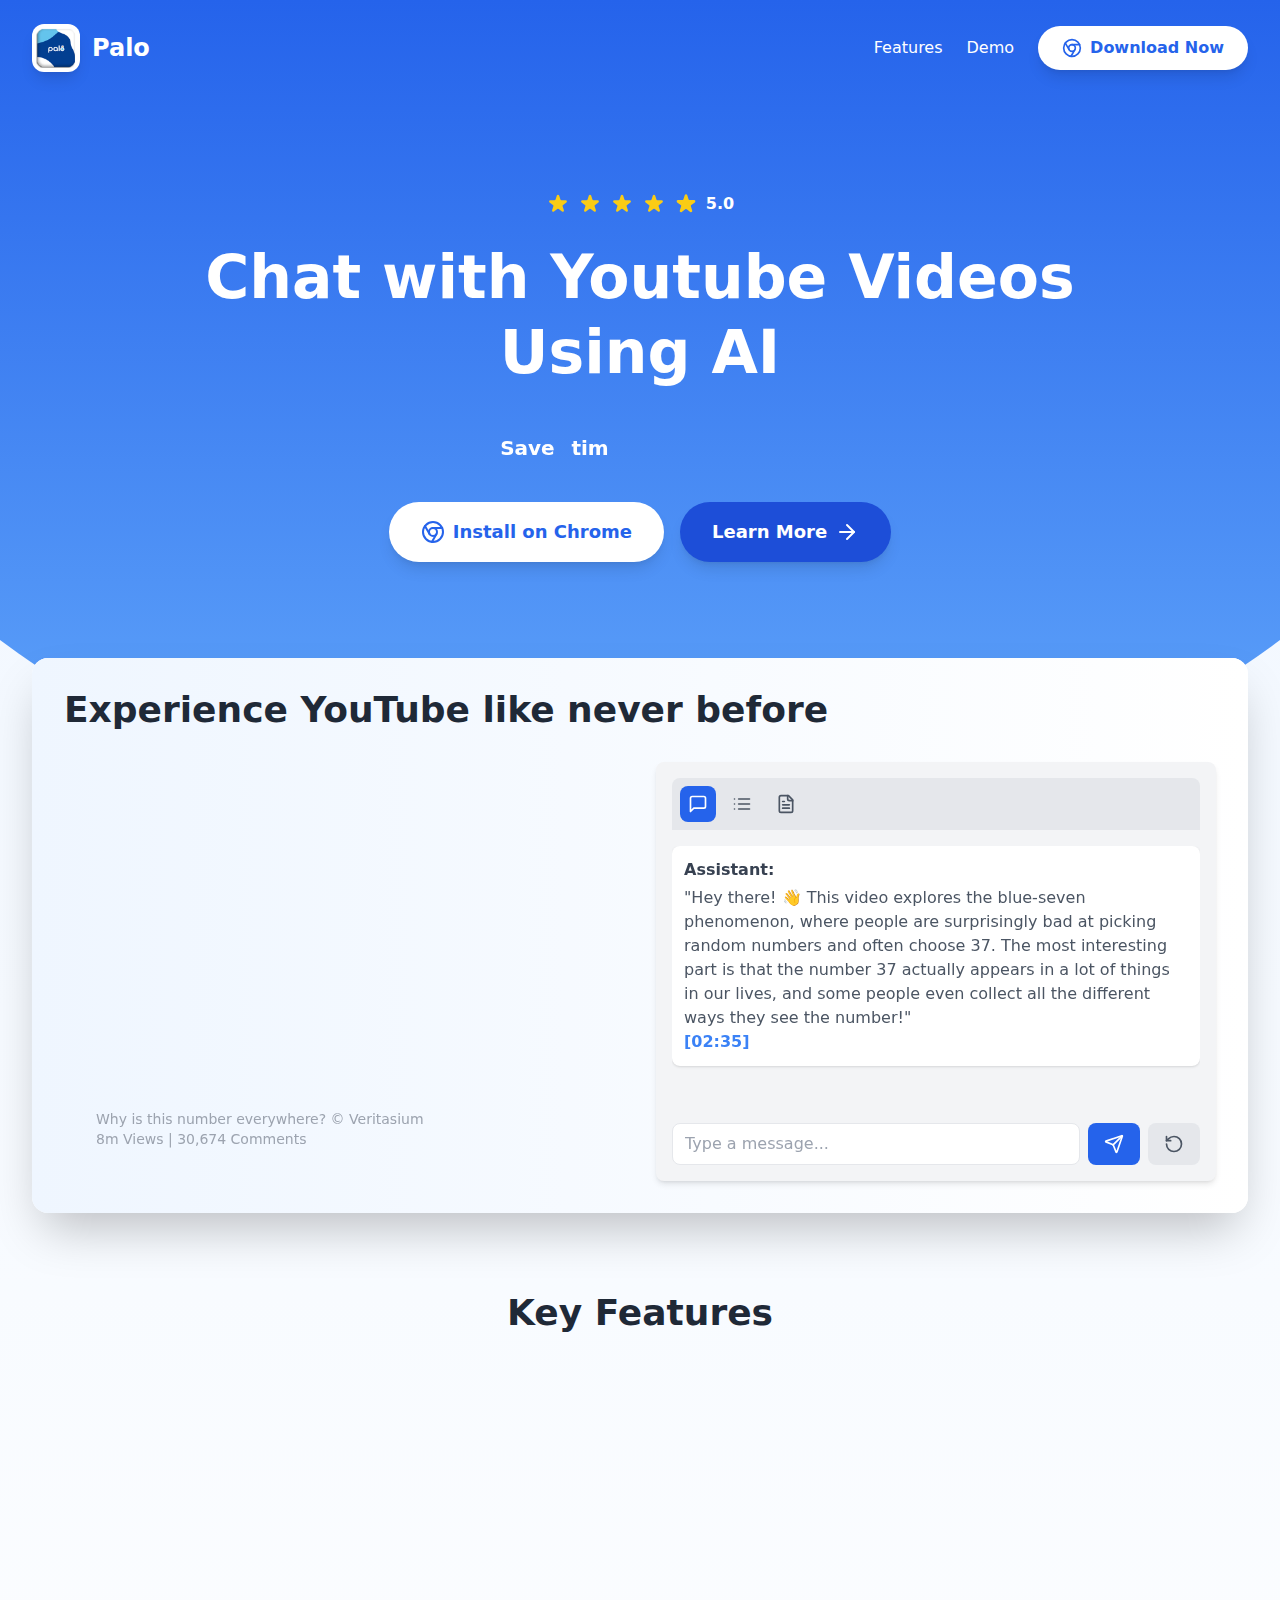
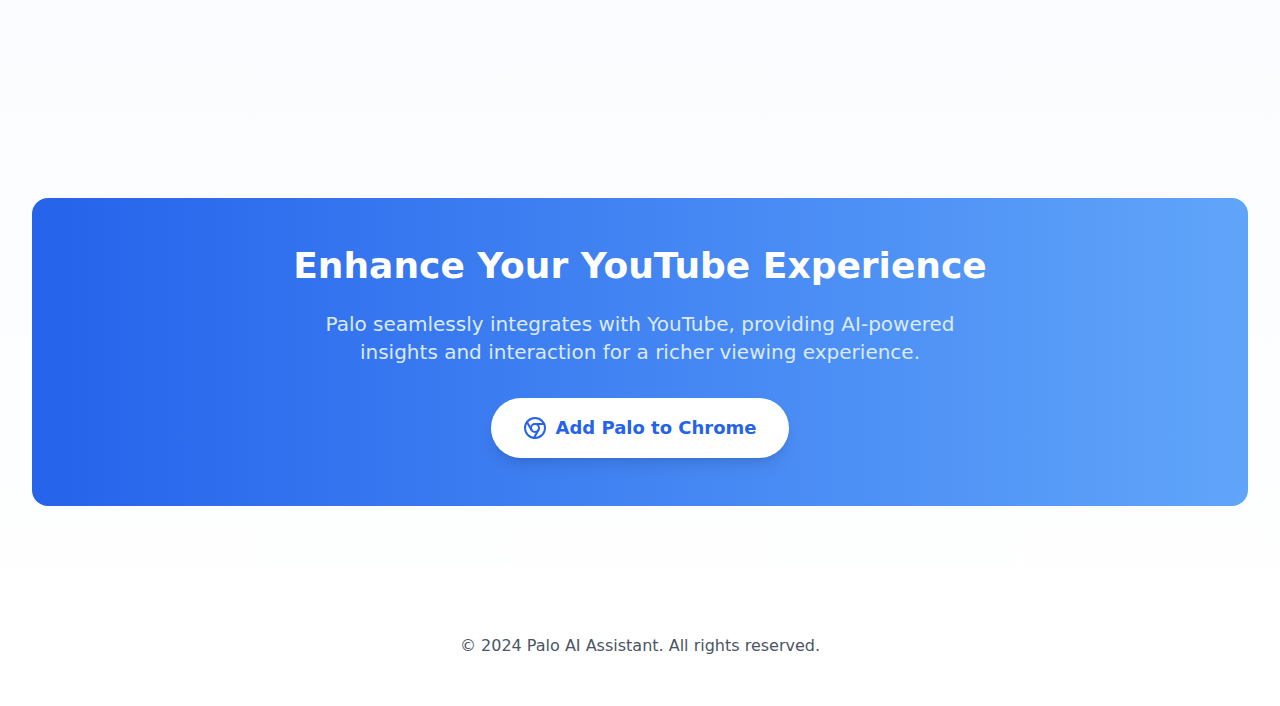
==== commit da4d72b5: "Update index.html" ====
--- a/index.html
+++ b/index.html
@@ -1 +1 @@
-<!DOCTYPE html><html lang="en"><head><meta charSet="utf-8"/><meta name="viewport" content="width=device-width, initial-scale=1"/><link rel="preload" href="/_next/static/media/4473ecc91f70f139-s.p.woff" as="font" crossorigin="" type="font/woff"/><link rel="preload" href="/_next/static/media/463dafcda517f24f-s.p.woff" as="font" crossorigin="" type="font/woff"/><link rel="stylesheet" href="/_next/static/css/d7e748c1bc4870de.css" data-precedence="next"/><link rel="preload" as="script" fetchPriority="low" href="/_next/static/chunks/webpack-0d931c84c330c851.js"/><script src="./_next/static/chunks/fd9d1056-4a917af64af6b262.js" async=""></script><script src="./_next/static/chunks/23-cfae0a475d8205cf.js" async=""></script><script src="./_next/static/chunks/main-app-24eb7c6ec549afe9.js" async=""></script><script src="./_next/static/chunks/896-ad4662b0423f3e4d.js" async=""></script><script src="./_next/static/chunks/975-6580072318040cc6.js" async=""></script><script src="./_next/static/chunks/app/page-9e7a3af129213e35.js" async=""></script><title>Palo - Youtube AI Assistant</title><meta name="description" content="Instantly chat with any Youtube video. Learn faster, learn smarter."/><link rel="icon" href="/favicon.ico" type="image/x-icon" sizes="32x32"/><meta name="next-size-adjust"/><script src="./_next/static/chunks/polyfills-42372ed130431b0a.js" noModule=""></script></head><body class="__variable_1e4310 __variable_c3aa02 antialiased"><div class="relative min-h-screen font-sans bg-gradient-to-b from-blue-50 to-white overflow-hidden"><div class="absolute inset-0 z-0"><div class="bg-gradient-to-b from-blue-600 to-blue-400 h-[50rem] w-[150vw] rounded-b-full overflow-hidden mx-auto absolute left-1/2 transform -translate-x-1/2"></div><div class="absolute inset-0 bg-[url(&#x27;/grid.svg&#x27;)] bg-center [mask-image:linear-gradient(180deg,white,rgba(255,255,255,0))]"></div></div><div class="relative z-10 max-w-7xl mx-auto px-4 sm:px-6 lg:px-8"><header class="py-6 flex justify-between items-center"><div class="flex items-center space-x-3 cursor-pointer group"><div class="w-12 h-12 bg-white rounded-xl shadow-lg flex items-center justify-center group-hover:scale-105 transition-transform duration-300"><img alt="Palo" loading="lazy" width="40" height="40" decoding="async" data-nimg="1" class="w-10 h-10" style="color:transparent" src="./logo.png"/></div><span class="text-2xl font-bold text-white group-hover:text-blue-100 transition-colors duration-300">Palo</span></div><nav class="flex items-center space-x-6"><a href="#features" class="text-white hover:text-blue-100 transition-colors duration-300">Features</a><a href="#demo" class="text-white hover:text-blue-100 transition-colors duration-300">Demo</a><a href="https://chromewebstore.google.com/detail/palo-youtube-ai-chat-assi/fidophflimbdnfllohapkpcclikedmjk" class="bg-white text-blue-600 px-6 py-2.5 rounded-full font-semibold hover:bg-blue-50 transition duration-300 shadow-lg hover:shadow-xl transform hover:-translate-y-0.5"><span class="flex items-center"><svg xmlns="http://www.w3.org/2000/svg" width="24" height="24" viewBox="0 0 24 24" fill="none" stroke="currentColor" stroke-width="2" stroke-linecap="round" stroke-linejoin="round" class="lucide lucide-chrome w-5 h-5 mr-2"><circle cx="12" cy="12" r="10"></circle><circle cx="12" cy="12" r="4"></circle><line x1="21.17" x2="12" y1="8" y2="8"></line><line x1="3.95" x2="8.54" y1="6.06" y2="14"></line><line x1="10.88" x2="15.46" y1="21.94" y2="14"></line></svg>Download Now</span></a></nav></header><main><section class="text-center py-24"><div class="max-w-4xl mx-auto"><div class="flex justify-center items-center space-x-2 mb-6"><svg class="w-6 h-6 text-yellow-400" fill="currentColor" viewBox="0 0 20 20" style="transform:scale(0)"><path d="M9.049 2.927c.3-.921 1.603-.921 1.902 0l1.07 3.292a1 1 0 00.95.69h3.462c.969 0 1.371 1.24.588 1.81l-2.8 2.034a1 1 0 00-.364 1.118l1.07 3.292c.3.921-.755 1.688-1.54 1.118l-2.8-2.034a1 1 0 00-1.175 0l-2.8 2.034c-.784.57-1.838-.197-1.539-1.118l1.07-3.292a1 1 0 00-.364-1.118L2.98 8.72c-.783-.57-.38-1.81.588-1.81h3.461a1 1 0 00.951-.69l1.07-3.292z"></path></svg><svg class="w-6 h-6 text-yellow-400" fill="currentColor" viewBox="0 0 20 20" style="transform:scale(0)"><path d="M9.049 2.927c.3-.921 1.603-.921 1.902 0l1.07 3.292a1 1 0 00.95.69h3.462c.969 0 1.371 1.24.588 1.81l-2.8 2.034a1 1 0 00-.364 1.118l1.07 3.292c.3.921-.755 1.688-1.54 1.118l-2.8-2.034a1 1 0 00-1.175 0l-2.8 2.034c-.784.57-1.838-.197-1.539-1.118l1.07-3.292a1 1 0 00-.364-1.118L2.98 8.72c-.783-.57-.38-1.81.588-1.81h3.461a1 1 0 00.951-.69l1.07-3.292z"></path></svg><svg class="w-6 h-6 text-yellow-400" fill="currentColor" viewBox="0 0 20 20" style="transform:scale(0)"><path d="M9.049 2.927c.3-.921 1.603-.921 1.902 0l1.07 3.292a1 1 0 00.95.69h3.462c.969 0 1.371 1.24.588 1.81l-2.8 2.034a1 1 0 00-.364 1.118l1.07 3.292c.3.921-.755 1.688-1.54 1.118l-2.8-2.034a1 1 0 00-1.175 0l-2.8 2.034c-.784.57-1.838-.197-1.539-1.118l1.07-3.292a1 1 0 00-.364-1.118L2.98 8.72c-.783-.57-.38-1.81.588-1.81h3.461a1 1 0 00.951-.69l1.07-3.292z"></path></svg><svg class="w-6 h-6 text-yellow-400" fill="currentColor" viewBox="0 0 20 20" style="transform:scale(0)"><path d="M9.049 2.927c.3-.921 1.603-.921 1.902 0l1.07 3.292a1 1 0 00.95.69h3.462c.969 0 1.371 1.24.588 1.81l-2.8 2.034a1 1 0 00-.364 1.118l1.07 3.292c.3.921-.755 1.688-1.54 1.118l-2.8-2.034a1 1 0 00-1.175 0l-2.8 2.034c-.784.57-1.838-.197-1.539-1.118l1.07-3.292a1 1 0 00-.364-1.118L2.98 8.72c-.783-.57-.38-1.81.588-1.81h3.461a1 1 0 00.951-.69l1.07-3.292z"></path></svg><svg class="w-6 h-6 text-yellow-400" fill="currentColor" viewBox="0 0 20 20" style="transform:scale(0)"><path d="M9.049 2.927c.3-.921 1.603-.921 1.902 0l1.07 3.292a1 1 0 00.95.69h3.462c.969 0 1.371 1.24.588 1.81l-2.8 2.034a1 1 0 00-.364 1.118l1.07 3.292c.3.921-.755 1.688-1.54 1.118l-2.8-2.034a1 1 0 00-1.175 0l-2.8 2.034c-.784.57-1.838-.197-1.539-1.118l1.07-3.292a1 1 0 00-.364-1.118L2.98 8.72c-.783-.57-.38-1.81.588-1.81h3.461a1 1 0 00.951-.69l1.07-3.292z"></path></svg><span class="text-white font-semibold ml-2">5.0</span></div><h1 class="text-6xl font-bold text-white mb-6 leading-tight">Chat with Youtube Videos <br/>Using AI</h1><p class="text-2xl text-blue-100 mb-10"><div class="text-base sm:text-xl md:text-3xl lg:text-5xl font-bold text-center"><div class="inline"><div class="inline-block"><span class="dark:text-white opacity-0 hidden text-white text-xl">S</span><span class="dark:text-white opacity-0 hidden text-white text-xl">a</span><span class="dark:text-white opacity-0 hidden text-white text-xl">v</span><span class="dark:text-white opacity-0 hidden text-white text-xl">e</span> </div><div class="inline-block"><span class="dark:text-white opacity-0 hidden text-white text-xl">t</span><span class="dark:text-white opacity-0 hidden text-white text-xl">i</span><span class="dark:text-white opacity-0 hidden text-white text-xl">m</span><span class="dark:text-white opacity-0 hidden text-white text-xl">e</span> </div><div class="inline-block"><span class="dark:text-white opacity-0 hidden text-white text-xl">o</span><span class="dark:text-white opacity-0 hidden text-white text-xl">n</span> </div><div class="inline-block"><span class="dark:text-white opacity-0 hidden text-white text-xl">l</span><span class="dark:text-white opacity-0 hidden text-white text-xl">o</span><span class="dark:text-white opacity-0 hidden text-white text-xl">n</span><span class="dark:text-white opacity-0 hidden text-white text-xl">g</span> </div><div class="inline-block"><span class="dark:text-white opacity-0 hidden text-white text-xl">v</span><span class="dark:text-white opacity-0 hidden text-white text-xl">i</span><span class="dark:text-white opacity-0 hidden text-white text-xl">d</span><span class="dark:text-white opacity-0 hidden text-white text-xl">e</span><span class="dark:text-white opacity-0 hidden text-white text-xl">o</span><span class="dark:text-white opacity-0 hidden text-white text-xl">s</span><span class="dark:text-white opacity-0 hidden text-white text-xl">,</span> </div><div class="inline-block"><span class="dark:text-white opacity-0 hidden text-white text-xl">g</span><span class="dark:text-white opacity-0 hidden text-white text-xl">e</span><span class="dark:text-white opacity-0 hidden text-white text-xl">t</span> </div><div class="inline-block"><span class="dark:text-white opacity-0 hidden text-white text-xl">k</span><span class="dark:text-white opacity-0 hidden text-white text-xl">e</span><span class="dark:text-white opacity-0 hidden text-white text-xl">y</span> </div><div class="inline-block"><span class="dark:text-white opacity-0 hidden text-white text-xl">i</span><span class="dark:text-white opacity-0 hidden text-white text-xl">d</span><span class="dark:text-white opacity-0 hidden text-white text-xl">e</span><span class="dark:text-white opacity-0 hidden text-white text-xl">a</span><span class="dark:text-white opacity-0 hidden text-white text-xl">s</span> </div><div class="inline-block"><span class="dark:text-white opacity-0 hidden text-white text-xl">i</span><span class="dark:text-white opacity-0 hidden text-white text-xl">n</span><span class="dark:text-white opacity-0 hidden text-white text-xl">s</span><span class="dark:text-white opacity-0 hidden text-white text-xl">t</span><span class="dark:text-white opacity-0 hidden text-white text-xl">a</span><span class="dark:text-white opacity-0 hidden text-white text-xl">n</span><span class="dark:text-white opacity-0 hidden text-white text-xl">t</span><span class="dark:text-white opacity-0 hidden text-white text-xl">l</span><span class="dark:text-white opacity-0 hidden text-white text-xl">y</span> </div><div class="inline-block"><span class="dark:text-white opacity-0 hidden text-white text-xl">w</span><span class="dark:text-white opacity-0 hidden text-white text-xl">i</span><span class="dark:text-white opacity-0 hidden text-white text-xl">t</span><span class="dark:text-white opacity-0 hidden text-white text-xl">h</span> </div><div class="inline-block"><span class="dark:text-white opacity-0 hidden text-white text-xl font-bold">P</span><span class="dark:text-white opacity-0 hidden text-white text-xl font-bold">a</span><span class="dark:text-white opacity-0 hidden text-white text-xl font-bold">l</span><span class="dark:text-white opacity-0 hidden text-white text-xl font-bold">o</span><span class="dark:text-white opacity-0 hidden text-white text-xl font-bold">.</span> </div></div><span class="inline-block rounded-sm w-[4px] h-4 md:h-6 lg:h-10 bg-blue-500" style="opacity:0;will-change:opacity"></span></div></p><div class="flex justify-center space-x-4" id="demo"><a href="https://chromewebstore.google.com/detail/palo-youtube-ai-chat-assi/fidophflimbdnfllohapkpcclikedmjk" class="bg-white text-blue-600 px-8 py-4 rounded-full font-semibold text-lg hover:bg-blue-50 transition duration-300 shadow-lg hover:shadow-xl transform hover:-translate-y-0.5 inline-flex items-center"><svg xmlns="http://www.w3.org/2000/svg" width="24" height="24" viewBox="0 0 24 24" fill="none" stroke="currentColor" stroke-width="2" stroke-linecap="round" stroke-linejoin="round" class="lucide lucide-chrome mr-2"><circle cx="12" cy="12" r="10"></circle><circle cx="12" cy="12" r="4"></circle><line x1="21.17" x2="12" y1="8" y2="8"></line><line x1="3.95" x2="8.54" y1="6.06" y2="14"></line><line x1="10.88" x2="15.46" y1="21.94" y2="14"></line></svg>Install on Chrome</a><a class="bg-blue-700 text-white px-8 py-4 rounded-full font-semibold text-lg hover:bg-blue-800 transition duration-300 shadow-lg hover:shadow-xl transform hover:-translate-y-0.5 inline-flex items-center" href="/onboarding">Learn More<svg xmlns="http://www.w3.org/2000/svg" width="24" height="24" viewBox="0 0 24 24" fill="none" stroke="currentColor" stroke-width="2" stroke-linecap="round" stroke-linejoin="round" class="lucide lucide-arrow-right ml-2"><path d="M5 12h14"></path><path d="m12 5 7 7-7 7"></path></svg></a></div></div></section><section class="relative bg-white rounded-2xl shadow-2xl p-8 mb-20 transform hover:scale-[1.02] transition-transform duration-500"><div class="absolute inset-0 bg-gradient-to-r from-blue-50 to-white rounded-2xl"></div><div class="relative"><h2 class="text-4xl font-bold text-gray-800 mb-8">Experience YouTube like never before</h2><div class="flex space-x-4 max-w-full"><div class="flex-shrink-0 w-1/2"><iframe width="100%" height="315" src="https://www.youtube.com/embed/d6iQrh2TK98?enablejsapi=1" title="Why is this number everywhere?" frameBorder="0" allow="accelerometer; autoplay; clipboard-write; encrypted-media; gyroscope; picture-in-picture; web-share" referrerPolicy="strict-origin-when-cross-origin" allowFullScreen="" class="rounded-lg"></iframe><p class="text-sm text-gray-400 p-8"><p>Why is this number everywhere? © Veritasium</p><p>8m Views | 30,674 Comments</p></p></div><div class="flex-grow bg-gray-100 p-4 rounded-lg shadow-md flex flex-col"><div class="bg-gray-200 p-2 rounded-t-lg flex space-x-2 mb-4"><button class="p-2 rounded-lg bg-blue-600 text-white"><svg xmlns="http://www.w3.org/2000/svg" width="20" height="20" viewBox="0 0 24 24" fill="none" stroke="currentColor" stroke-width="2" stroke-linecap="round" stroke-linejoin="round" class="lucide lucide-message-square"><path d="M21 15a2 2 0 0 1-2 2H7l-4 4V5a2 2 0 0 1 2-2h14a2 2 0 0 1 2 2z"></path></svg></button><button class="p-2 rounded-lg text-gray-600"><svg xmlns="http://www.w3.org/2000/svg" width="20" height="20" viewBox="0 0 24 24" fill="none" stroke="currentColor" stroke-width="2" stroke-linecap="round" stroke-linejoin="round" class="lucide lucide-list"><line x1="8" x2="21" y1="6" y2="6"></line><line x1="8" x2="21" y1="12" y2="12"></line><line x1="8" x2="21" y1="18" y2="18"></line><line x1="3" x2="3.01" y1="6" y2="6"></line><line x1="3" x2="3.01" y1="12" y2="12"></line><line x1="3" x2="3.01" y1="18" y2="18"></line></svg></button><button class="p-2 rounded-lg text-gray-600"><svg xmlns="http://www.w3.org/2000/svg" width="20" height="20" viewBox="0 0 24 24" fill="none" stroke="currentColor" stroke-width="2" stroke-linecap="round" stroke-linejoin="round" class="lucide lucide-file-text"><path d="M15 2H6a2 2 0 0 0-2 2v16a2 2 0 0 0 2 2h12a2 2 0 0 0 2-2V7Z"></path><path d="M14 2v4a2 2 0 0 0 2 2h4"></path><path d="M10 9H8"></path><path d="M16 13H8"></path><path d="M16 17H8"></path></svg></button></div><div class="flex-grow mb-4 overflow-y-auto"><div class="bg-white p-3 rounded-lg shadow mb-2"><p class="font-semibold text-gray-700 mb-1">Assistant:</p><p class="text-gray-600">&quot;Hey there! 👋 This video explores the blue-seven phenomenon, where people are surprisingly bad at picking random numbers and often choose 37. The most interesting part is that the number 37 actually appears in a lot of things in our lives, and some people even collect all the different ways they see the number!&quot; <div class="flex"><a href="#02:35" class="text-blue-500 font-semibold mr-2 hover:underline">[<!-- -->02:35<!-- -->]</a><p class="text-gray-700"></p></div></p></div></div><div class="flex space-x-2"><input type="text" placeholder="Type a message..." class="flex-grow border rounded-lg px-3 py-2 focus:outline-none focus:ring-2 focus:ring-blue-500" value=""/><button class="bg-blue-600 text-white px-4 py-2 rounded-lg"><svg xmlns="http://www.w3.org/2000/svg" width="20" height="20" viewBox="0 0 24 24" fill="none" stroke="currentColor" stroke-width="2" stroke-linecap="round" stroke-linejoin="round" class="lucide lucide-send"><path d="M14.536 21.686a.5.5 0 0 0 .937-.024l6.5-19a.496.496 0 0 0-.635-.635l-19 6.5a.5.5 0 0 0-.024.937l7.93 3.18a2 2 0 0 1 1.112 1.11z"></path><path d="m21.854 2.147-10.94 10.939"></path></svg></button><button class="bg-gray-200 text-gray-600 px-4 py-2 rounded-lg"><svg xmlns="http://www.w3.org/2000/svg" width="20" height="20" viewBox="0 0 24 24" fill="none" stroke="currentColor" stroke-width="2" stroke-linecap="round" stroke-linejoin="round" class="lucide lucide-rotate-ccw"><path d="M3 12a9 9 0 1 0 9-9 9.75 9.75 0 0 0-6.74 2.74L3 8"></path><path d="M3 3v5h5"></path></svg></button></div></div></div></div></section><section id="features" class="mb-20"><h2 class="text-4xl font-bold text-gray-800 mb-12 text-center">Key Features</h2><div class="grid md:grid-cols-3 gap-8"><div class="bg-white p-8 rounded-2xl shadow-lg hover:shadow-xl transition-shadow duration-300" style="opacity:0;transform:translateY(20px)"><div class="bg-blue-100 text-blue-600 p-3 rounded-lg inline-block mb-4"><svg xmlns="http://www.w3.org/2000/svg" width="24" height="24" viewBox="0 0 24 24" fill="none" stroke="currentColor" stroke-width="2" stroke-linecap="round" stroke-linejoin="round" class="lucide lucide-message-square w-8 h-8"><path d="M21 15a2 2 0 0 1-2 2H7l-4 4V5a2 2 0 0 1 2-2h14a2 2 0 0 1 2 2z"></path></svg></div><h3 class="text-2xl font-semibold mb-4">AI-Powered Chat</h3><p class="text-gray-600 leading-relaxed">Engage in intelligent conversations about video content in real-time.</p></div><div class="bg-white p-8 rounded-2xl shadow-lg hover:shadow-xl transition-shadow duration-300" style="opacity:0;transform:translateY(20px)"><div class="bg-blue-100 text-blue-600 p-3 rounded-lg inline-block mb-4"><svg xmlns="http://www.w3.org/2000/svg" width="24" height="24" viewBox="0 0 24 24" fill="none" stroke="currentColor" stroke-width="2" stroke-linecap="round" stroke-linejoin="round" class="lucide lucide-fast-forward w-8 h-8"><polygon points="13 19 22 12 13 5 13 19"></polygon><polygon points="2 19 11 12 2 5 2 19"></polygon></svg></div><h3 class="text-2xl font-semibold mb-4">Quick Summaries</h3><p class="text-gray-600 leading-relaxed">Get concise, accurate summaries and clickable timestamps to guide you to the key moments.</p></div><div class="bg-white p-8 rounded-2xl shadow-lg hover:shadow-xl transition-shadow duration-300" style="opacity:0;transform:translateY(20px)"><div class="bg-blue-100 text-blue-600 p-3 rounded-lg inline-block mb-4"><svg xmlns="http://www.w3.org/2000/svg" width="24" height="24" viewBox="0 0 24 24" fill="none" stroke="currentColor" stroke-width="2" stroke-linecap="round" stroke-linejoin="round" class="lucide lucide-chevron-right w-8 h-8"><path d="m9 18 6-6-6-6"></path></svg></div><h3 class="text-2xl font-semibold mb-4">Smart Features</h3><p class="text-gray-600 leading-relaxed">Save time and learn better using the AI powered speed ramping and focus features.</p></div></div><div style="opacity:0;transform:translateY(20px)"><div class="flex justify-center mt-8"><a class="bg-gray-200 text-gray-700 px-6 py-2 rounded-full text-sm font-medium hover:bg-gray-300 transition duration-300" href="/onboarding">More Features</a></div></div></section><section class="bg-gradient-to-r from-blue-600 to-blue-400 rounded-2xl p-12 mb-20 text-center"><h2 class="text-4xl font-bold text-white mb-6">Enhance Your YouTube Experience</h2><p class="text-xl text-blue-100 mb-8 max-w-2xl mx-auto">Palo seamlessly integrates with YouTube, providing AI-powered insights and interaction for a richer viewing experience.</p><a href="https://chromewebstore.google.com/detail/palo-youtube-ai-chat-assi/fidophflimbdnfllohapkpcclikedmjk" class="bg-white text-blue-600 px-8 py-4 rounded-full font-semibold text-lg hover:bg-blue-50 transition duration-300 shadow-lg hover:shadow-xl transform hover:-translate-y-0.5 inline-flex items-center"><svg xmlns="http://www.w3.org/2000/svg" width="24" height="24" viewBox="0 0 24 24" fill="none" stroke="currentColor" stroke-width="2" stroke-linecap="round" stroke-linejoin="round" class="lucide lucide-chrome mr-2"><circle cx="12" cy="12" r="10"></circle><circle cx="12" cy="12" r="4"></circle><line x1="21.17" x2="12" y1="8" y2="8"></line><line x1="3.95" x2="8.54" y1="6.06" y2="14"></line><line x1="10.88" x2="15.46" y1="21.94" y2="14"></line></svg>Add Palo to Chrome</a></section></main><footer class="text-center py-12 text-gray-600"><p>© 2024 Palo AI Assistant. All rights reserved.</p></footer></div></div><script src="./_next/static/chunks/webpack-0d931c84c330c851.js" async=""></script><script>(self.__next_f=self.__next_f||[]).push([0]);self.__next_f.push([2,null])</script><script>self.__next_f.push([1,"1:HL[\"/_next/static/media/4473ecc91f70f139-s.p.woff\",\"font\",{\"crossOrigin\":\"\",\"type\":\"font/woff\"}]\n2:HL[\"/_next/static/media/463dafcda517f24f-s.p.woff\",\"font\",{\"crossOrigin\":\"\",\"type\":\"font/woff\"}]\n3:HL[\"/_next/static/css/d7e748c1bc4870de.css\",\"style\"]\n"])</script><script>self.__next_f.push([1,"4:I[5751,[],\"\"]\n6:I[6513,[],\"ClientPageRoot\"]\n7:I[4796,[\"896\",\"static/chunks/896-ad4662b0423f3e4d.js\",\"975\",\"static/chunks/975-6580072318040cc6.js\",\"931\",\"static/chunks/app/page-9e7a3af129213e35.js\"],\"default\",1]\n8:I[9275,[],\"\"]\n9:I[1343,[],\"\"]\nb:I[6130,[],\"\"]\nc:[]\n"])</script><script>self.__next_f.push([1,"0:[\"$\",\"$L4\",null,{\"buildId\":\"EHIHbZ4WYEP9gFOPXKtpk\",\"assetPrefix\":\"\",\"urlParts\":[\"\",\"\"],\"initialTree\":[\"\",{\"children\":[\"__PAGE__\",{}]},\"$undefined\",\"$undefined\",true],\"initialSeedData\":[\"\",{\"children\":[\"__PAGE__\",{},[[\"$L5\",[\"$\",\"$L6\",null,{\"props\":{\"params\":{},\"searchParams\":{}},\"Component\":\"$7\"}],null],null],null]},[[[[\"$\",\"link\",\"0\",{\"rel\":\"stylesheet\",\"href\":\"/_next/static/css/d7e748c1bc4870de.css\",\"precedence\":\"next\",\"crossOrigin\":\"$undefined\"}]],[\"$\",\"html\",null,{\"lang\":\"en\",\"children\":[\"$\",\"body\",null,{\"className\":\"__variable_1e4310 __variable_c3aa02 antialiased\",\"children\":[\"$\",\"$L8\",null,{\"parallelRouterKey\":\"children\",\"segmentPath\":[\"children\"],\"error\":\"$undefined\",\"errorStyles\":\"$undefined\",\"errorScripts\":\"$undefined\",\"template\":[\"$\",\"$L9\",null,{}],\"templateStyles\":\"$undefined\",\"templateScripts\":\"$undefined\",\"notFound\":[[\"$\",\"title\",null,{\"children\":\"404: This page could not be found.\"}],[\"$\",\"div\",null,{\"style\":{\"fontFamily\":\"system-ui,\\\"Segoe UI\\\",Roboto,Helvetica,Arial,sans-serif,\\\"Apple Color Emoji\\\",\\\"Segoe UI Emoji\\\"\",\"height\":\"100vh\",\"textAlign\":\"center\",\"display\":\"flex\",\"flexDirection\":\"column\",\"alignItems\":\"center\",\"justifyContent\":\"center\"},\"children\":[\"$\",\"div\",null,{\"children\":[[\"$\",\"style\",null,{\"dangerouslySetInnerHTML\":{\"__html\":\"body{color:#000;background:#fff;margin:0}.next-error-h1{border-right:1px solid rgba(0,0,0,.3)}@media (prefers-color-scheme:dark){body{color:#fff;background:#000}.next-error-h1{border-right:1px solid rgba(255,255,255,.3)}}\"}}],[\"$\",\"h1\",null,{\"className\":\"next-error-h1\",\"style\":{\"display\":\"inline-block\",\"margin\":\"0 20px 0 0\",\"padding\":\"0 23px 0 0\",\"fontSize\":24,\"fontWeight\":500,\"verticalAlign\":\"top\",\"lineHeight\":\"49px\"},\"children\":\"404\"}],[\"$\",\"div\",null,{\"style\":{\"display\":\"inline-block\"},\"children\":[\"$\",\"h2\",null,{\"style\":{\"fontSize\":14,\"fontWeight\":400,\"lineHeight\":\"49px\",\"margin\":0},\"children\":\"This page could not be found.\"}]}]]}]}]],\"notFoundStyles\":[]}]}]}]],null],null],\"couldBeIntercepted\":false,\"initialHead\":[null,\"$La\"],\"globalErrorComponent\":\"$b\",\"missingSlots\":\"$Wc\"}]\n"])</script><script>self.__next_f.push([1,"a:[[\"$\",\"meta\",\"0\",{\"name\":\"viewport\",\"content\":\"width=device-width, initial-scale=1\"}],[\"$\",\"meta\",\"1\",{\"charSet\":\"utf-8\"}],[\"$\",\"title\",\"2\",{\"children\":\"Palo - Youtube AI Assistant\"}],[\"$\",\"meta\",\"3\",{\"name\":\"description\",\"content\":\"Instantly chat with any Youtube video. Learn faster, learn smarter.\"}],[\"$\",\"link\",\"4\",{\"rel\":\"icon\",\"href\":\"/favicon.ico\",\"type\":\"image/x-icon\",\"sizes\":\"32x32\"}],[\"$\",\"meta\",\"5\",{\"name\":\"next-size-adjust\"}]]\n5:null\n"])</script></body></html>+<!DOCTYPE html><html lang="en"><head><meta charSet="utf-8"/><meta name="viewport" content="width=device-width, initial-scale=1"/><link rel="preload" href="/_next/static/media/4473ecc91f70f139-s.p.woff" as="font" crossorigin="" type="font/woff"/><link rel="preload" href="/_next/static/media/463dafcda517f24f-s.p.woff" as="font" crossorigin="" type="font/woff"/><link rel="stylesheet" href="/_next/static/css/d7e748c1bc4870de.css" data-precedence="next"/><link rel="preload" as="script" fetchPriority="low" href="/_next/static/chunks/webpack-0d931c84c330c851.js"/><script src="./_next/static/chunks/fd9d1056-4a917af64af6b262.js" async=""></script><script src="./_next/static/chunks/23-cfae0a475d8205cf.js" async=""></script><script src="./_next/static/chunks/main-app-24eb7c6ec549afe9.js" async=""></script><script src="./_next/static/chunks/896-ad4662b0423f3e4d.js" async=""></script><script src="./_next/static/chunks/975-6580072318040cc6.js" async=""></script><script src="./_next/static/chunks/app/page-9e7a3af129213e35.js" async=""></script><title>Palo - Youtube AI Assistant</title><meta name="description" content="Instantly chat with any Youtube video. Learn faster, learn smarter."/><link rel="icon" href="/favicon.ico" type="image/x-icon" sizes="32x32"/><meta name="next-size-adjust"/><script src="./_next/static/chunks/polyfills-42372ed130431b0a.js" noModule=""></script></head><body class="__variable_1e4310 __variable_c3aa02 antialiased"><div class="relative min-h-screen font-sans bg-gradient-to-b from-blue-50 to-white overflow-hidden"><div class="absolute inset-0 z-0"><div class="bg-gradient-to-b from-blue-600 to-blue-400 h-[50rem] w-[150vw] rounded-b-full overflow-hidden mx-auto absolute left-1/2 transform -translate-x-1/2"></div><div class="absolute inset-0 bg-[url(&#x27;/grid.svg&#x27;)] bg-center [mask-image:linear-gradient(180deg,white,rgba(255,255,255,0))]"></div></div><div class="relative z-10 max-w-7xl mx-auto px-4 sm:px-6 lg:px-8"><header class="py-6 flex justify-between items-center"><div class="flex items-center space-x-3 cursor-pointer group"><div class="w-12 h-12 bg-white rounded-xl shadow-lg flex items-center justify-center group-hover:scale-105 transition-transform duration-300"><img alt="Palo" loading="lazy" width="40" height="40" decoding="async" data-nimg="1" class="w-10 h-10" style="color:transparent" src="./logo.png"/></div><span class="text-2xl font-bold text-white group-hover:text-blue-100 transition-colors duration-300">Palo</span></div><nav class="flex items-center space-x-6"><a href="#features" class="text-white hover:text-blue-100 transition-colors duration-300">Features</a><a href="#demo" class="text-white hover:text-blue-100 transition-colors duration-300">Demo</a><a href="https://chromewebstore.google.com/detail/palo-youtube-ai-chat-assi/fidophflimbdnfllohapkpcclikedmjk" class="bg-white text-blue-600 px-6 py-2.5 rounded-full font-semibold hover:bg-blue-50 transition duration-300 shadow-lg hover:shadow-xl transform hover:-translate-y-0.5"><span class="flex items-center"><svg xmlns="http://www.w3.org/2000/svg" width="24" height="24" viewBox="0 0 24 24" fill="none" stroke="currentColor" stroke-width="2" stroke-linecap="round" stroke-linejoin="round" class="lucide lucide-chrome w-5 h-5 mr-2"><circle cx="12" cy="12" r="10"></circle><circle cx="12" cy="12" r="4"></circle><line x1="21.17" x2="12" y1="8" y2="8"></line><line x1="3.95" x2="8.54" y1="6.06" y2="14"></line><line x1="10.88" x2="15.46" y1="21.94" y2="14"></line></svg>Download Now</span></a></nav></header><main><section class="text-center py-24"><div class="max-w-4xl mx-auto"><div class="flex justify-center items-center space-x-2 mb-6"><svg class="w-6 h-6 text-yellow-400" fill="currentColor" viewBox="0 0 20 20" style="transform:scale(0)"><path d="M9.049 2.927c.3-.921 1.603-.921 1.902 0l1.07 3.292a1 1 0 00.95.69h3.462c.969 0 1.371 1.24.588 1.81l-2.8 2.034a1 1 0 00-.364 1.118l1.07 3.292c.3.921-.755 1.688-1.54 1.118l-2.8-2.034a1 1 0 00-1.175 0l-2.8 2.034c-.784.57-1.838-.197-1.539-1.118l1.07-3.292a1 1 0 00-.364-1.118L2.98 8.72c-.783-.57-.38-1.81.588-1.81h3.461a1 1 0 00.951-.69l1.07-3.292z"></path></svg><svg class="w-6 h-6 text-yellow-400" fill="currentColor" viewBox="0 0 20 20" style="transform:scale(0)"><path d="M9.049 2.927c.3-.921 1.603-.921 1.902 0l1.07 3.292a1 1 0 00.95.69h3.462c.969 0 1.371 1.24.588 1.81l-2.8 2.034a1 1 0 00-.364 1.118l1.07 3.292c.3.921-.755 1.688-1.54 1.118l-2.8-2.034a1 1 0 00-1.175 0l-2.8 2.034c-.784.57-1.838-.197-1.539-1.118l1.07-3.292a1 1 0 00-.364-1.118L2.98 8.72c-.783-.57-.38-1.81.588-1.81h3.461a1 1 0 00.951-.69l1.07-3.292z"></path></svg><svg class="w-6 h-6 text-yellow-400" fill="currentColor" viewBox="0 0 20 20" style="transform:scale(0)"><path d="M9.049 2.927c.3-.921 1.603-.921 1.902 0l1.07 3.292a1 1 0 00.95.69h3.462c.969 0 1.371 1.24.588 1.81l-2.8 2.034a1 1 0 00-.364 1.118l1.07 3.292c.3.921-.755 1.688-1.54 1.118l-2.8-2.034a1 1 0 00-1.175 0l-2.8 2.034c-.784.57-1.838-.197-1.539-1.118l1.07-3.292a1 1 0 00-.364-1.118L2.98 8.72c-.783-.57-.38-1.81.588-1.81h3.461a1 1 0 00.951-.69l1.07-3.292z"></path></svg><svg class="w-6 h-6 text-yellow-400" fill="currentColor" viewBox="0 0 20 20" style="transform:scale(0)"><path d="M9.049 2.927c.3-.921 1.603-.921 1.902 0l1.07 3.292a1 1 0 00.95.69h3.462c.969 0 1.371 1.24.588 1.81l-2.8 2.034a1 1 0 00-.364 1.118l1.07 3.292c.3.921-.755 1.688-1.54 1.118l-2.8-2.034a1 1 0 00-1.175 0l-2.8 2.034c-.784.57-1.838-.197-1.539-1.118l1.07-3.292a1 1 0 00-.364-1.118L2.98 8.72c-.783-.57-.38-1.81.588-1.81h3.461a1 1 0 00.951-.69l1.07-3.292z"></path></svg><svg class="w-6 h-6 text-yellow-400" fill="currentColor" viewBox="0 0 20 20" style="transform:scale(0)"><path d="M9.049 2.927c.3-.921 1.603-.921 1.902 0l1.07 3.292a1 1 0 00.95.69h3.462c.969 0 1.371 1.24.588 1.81l-2.8 2.034a1 1 0 00-.364 1.118l1.07 3.292c.3.921-.755 1.688-1.54 1.118l-2.8-2.034a1 1 0 00-1.175 0l-2.8 2.034c-.784.57-1.838-.197-1.539-1.118l1.07-3.292a1 1 0 00-.364-1.118L2.98 8.72c-.783-.57-.38-1.81.588-1.81h3.461a1 1 0 00.951-.69l1.07-3.292z"></path></svg><span class="text-white font-semibold ml-2">5.0</span></div><h1 class="text-6xl font-bold text-white mb-6 leading-tight">Chat with Youtube Videos <br/>Using AI</h1><p class="text-2xl text-blue-100 mb-10"><div class="text-base sm:text-xl md:text-3xl lg:text-5xl font-bold text-center"><div class="inline"><div class="inline-block"><span class="dark:text-white opacity-0 hidden text-white text-xl">S</span><span class="dark:text-white opacity-0 hidden text-white text-xl">a</span><span class="dark:text-white opacity-0 hidden text-white text-xl">v</span><span class="dark:text-white opacity-0 hidden text-white text-xl">e</span> </div><div class="inline-block"><span class="dark:text-white opacity-0 hidden text-white text-xl">t</span><span class="dark:text-white opacity-0 hidden text-white text-xl">i</span><span class="dark:text-white opacity-0 hidden text-white text-xl">m</span><span class="dark:text-white opacity-0 hidden text-white text-xl">e</span> </div><div class="inline-block"><span class="dark:text-white opacity-0 hidden text-white text-xl">o</span><span class="dark:text-white opacity-0 hidden text-white text-xl">n</span> </div><div class="inline-block"><span class="dark:text-white opacity-0 hidden text-white text-xl">l</span><span class="dark:text-white opacity-0 hidden text-white text-xl">o</span><span class="dark:text-white opacity-0 hidden text-white text-xl">n</span><span class="dark:text-white opacity-0 hidden text-white text-xl">g</span> </div><div class="inline-block"><span class="dark:text-white opacity-0 hidden text-white text-xl">v</span><span class="dark:text-white opacity-0 hidden text-white text-xl">i</span><span class="dark:text-white opacity-0 hidden text-white text-xl">d</span><span class="dark:text-white opacity-0 hidden text-white text-xl">e</span><span class="dark:text-white opacity-0 hidden text-white text-xl">o</span><span class="dark:text-white opacity-0 hidden text-white text-xl">s</span><span class="dark:text-white opacity-0 hidden text-white text-xl">,</span> </div><div class="inline-block"><span class="dark:text-white opacity-0 hidden text-white text-xl">g</span><span class="dark:text-white opacity-0 hidden text-white text-xl">e</span><span class="dark:text-white opacity-0 hidden text-white text-xl">t</span> </div><div class="inline-block"><span class="dark:text-white opacity-0 hidden text-white text-xl">k</span><span class="dark:text-white opacity-0 hidden text-white text-xl">e</span><span class="dark:text-white opacity-0 hidden text-white text-xl">y</span> </div><div class="inline-block"><span class="dark:text-white opacity-0 hidden text-white text-xl">i</span><span class="dark:text-white opacity-0 hidden text-white text-xl">d</span><span class="dark:text-white opacity-0 hidden text-white text-xl">e</span><span class="dark:text-white opacity-0 hidden text-white text-xl">a</span><span class="dark:text-white opacity-0 hidden text-white text-xl">s</span> </div><div class="inline-block"><span class="dark:text-white opacity-0 hidden text-white text-xl">i</span><span class="dark:text-white opacity-0 hidden text-white text-xl">n</span><span class="dark:text-white opacity-0 hidden text-white text-xl">s</span><span class="dark:text-white opacity-0 hidden text-white text-xl">t</span><span class="dark:text-white opacity-0 hidden text-white text-xl">a</span><span class="dark:text-white opacity-0 hidden text-white text-xl">n</span><span class="dark:text-white opacity-0 hidden text-white text-xl">t</span><span class="dark:text-white opacity-0 hidden text-white text-xl">l</span><span class="dark:text-white opacity-0 hidden text-white text-xl">y</span> </div><div class="inline-block"><span class="dark:text-white opacity-0 hidden text-white text-xl">w</span><span class="dark:text-white opacity-0 hidden text-white text-xl">i</span><span class="dark:text-white opacity-0 hidden text-white text-xl">t</span><span class="dark:text-white opacity-0 hidden text-white text-xl">h</span> </div><div class="inline-block"><span class="dark:text-white opacity-0 hidden text-white text-xl font-bold">P</span><span class="dark:text-white opacity-0 hidden text-white text-xl font-bold">a</span><span class="dark:text-white opacity-0 hidden text-white text-xl font-bold">l</span><span class="dark:text-white opacity-0 hidden text-white text-xl font-bold">o</span><span class="dark:text-white opacity-0 hidden text-white text-xl font-bold">.</span> </div></div><span class="inline-block rounded-sm w-[4px] h-4 md:h-6 lg:h-10 bg-blue-500" style="opacity:0;will-change:opacity"></span></div></p><div class="flex justify-center space-x-4" id="demo"><a href="https://chromewebstore.google.com/detail/palo-youtube-ai-chat-assi/fidophflimbdnfllohapkpcclikedmjk" class="bg-white text-blue-600 px-8 py-4 rounded-full font-semibold text-lg hover:bg-blue-50 transition duration-300 shadow-lg hover:shadow-xl transform hover:-translate-y-0.5 inline-flex items-center"><svg xmlns="http://www.w3.org/2000/svg" width="24" height="24" viewBox="0 0 24 24" fill="none" stroke="currentColor" stroke-width="2" stroke-linecap="round" stroke-linejoin="round" class="lucide lucide-chrome mr-2"><circle cx="12" cy="12" r="10"></circle><circle cx="12" cy="12" r="4"></circle><line x1="21.17" x2="12" y1="8" y2="8"></line><line x1="3.95" x2="8.54" y1="6.06" y2="14"></line><line x1="10.88" x2="15.46" y1="21.94" y2="14"></line></svg>Install on Chrome</a><a class="bg-blue-700 text-white px-8 py-4 rounded-full font-semibold text-lg hover:bg-blue-800 transition duration-300 shadow-lg hover:shadow-xl transform hover:-translate-y-0.5 inline-flex items-center" href="/onboarding">Learn More<svg xmlns="http://www.w3.org/2000/svg" width="24" height="24" viewBox="0 0 24 24" fill="none" stroke="currentColor" stroke-width="2" stroke-linecap="round" stroke-linejoin="round" class="lucide lucide-arrow-right ml-2"><path d="M5 12h14"></path><path d="m12 5 7 7-7 7"></path></svg></a></div></div></section><section class="relative bg-white rounded-2xl shadow-2xl p-8 mb-20 transform hover:scale-[1.02] transition-transform duration-500"><div class="absolute inset-0 bg-gradient-to-r from-blue-50 to-white rounded-2xl"></div><div class="relative"><h2 class="text-4xl font-bold text-gray-800 mb-8">Experience YouTube like never before</h2><div class="flex space-x-4 max-w-full"><div class="flex-shrink-0 w-1/2"><iframe width="100%" height="315" src="https://www.youtube.com/embed/d6iQrh2TK98?enablejsapi=1" title="Why is this number everywhere?" frameBorder="0" allow="accelerometer; autoplay; clipboard-write; encrypted-media; gyroscope; picture-in-picture; web-share" referrerPolicy="strict-origin-when-cross-origin" allowFullScreen="" class="rounded-lg"></iframe><p class="text-sm text-gray-400 p-8"><p>Why is this number everywhere? © Veritasium</p><p>8m Views | 30,674 Comments</p></p></div><div class="flex-grow bg-gray-100 p-4 rounded-lg shadow-md flex flex-col"><div class="bg-gray-200 p-2 rounded-t-lg flex space-x-2 mb-4"><button class="p-2 rounded-lg bg-blue-600 text-white"><svg xmlns="http://www.w3.org/2000/svg" width="20" height="20" viewBox="0 0 24 24" fill="none" stroke="currentColor" stroke-width="2" stroke-linecap="round" stroke-linejoin="round" class="lucide lucide-message-square"><path d="M21 15a2 2 0 0 1-2 2H7l-4 4V5a2 2 0 0 1 2-2h14a2 2 0 0 1 2 2z"></path></svg></button><button class="p-2 rounded-lg text-gray-600"><svg xmlns="http://www.w3.org/2000/svg" width="20" height="20" viewBox="0 0 24 24" fill="none" stroke="currentColor" stroke-width="2" stroke-linecap="round" stroke-linejoin="round" class="lucide lucide-list"><line x1="8" x2="21" y1="6" y2="6"></line><line x1="8" x2="21" y1="12" y2="12"></line><line x1="8" x2="21" y1="18" y2="18"></line><line x1="3" x2="3.01" y1="6" y2="6"></line><line x1="3" x2="3.01" y1="12" y2="12"></line><line x1="3" x2="3.01" y1="18" y2="18"></line></svg></button><button class="p-2 rounded-lg text-gray-600"><svg xmlns="http://www.w3.org/2000/svg" width="20" height="20" viewBox="0 0 24 24" fill="none" stroke="currentColor" stroke-width="2" stroke-linecap="round" stroke-linejoin="round" class="lucide lucide-file-text"><path d="M15 2H6a2 2 0 0 0-2 2v16a2 2 0 0 0 2 2h12a2 2 0 0 0 2-2V7Z"></path><path d="M14 2v4a2 2 0 0 0 2 2h4"></path><path d="M10 9H8"></path><path d="M16 13H8"></path><path d="M16 17H8"></path></svg></button></div><div class="flex-grow mb-4 overflow-y-auto"><div class="bg-white p-3 rounded-lg shadow mb-2"><p class="font-semibold text-gray-700 mb-1">Assistant:</p><p class="text-gray-600">&quot;Hey there! 👋 This video explores the blue-seven phenomenon, where people are surprisingly bad at picking random numbers and often choose 37. The most interesting part is that the number 37 actually appears in a lot of things in our lives, and some people even collect all the different ways they see the number!&quot; <div class="flex"><a href="#02:35" class="text-blue-500 font-semibold mr-2 hover:underline">[<!-- -->02:35<!-- -->]</a><p class="text-gray-700"></p></div></p></div></div><div class="flex space-x-2"><input type="text" placeholder="Type a message..." class="flex-grow border rounded-lg px-3 py-2 focus:outline-none focus:ring-2 focus:ring-blue-500" value=""/><button class="bg-blue-600 text-white px-4 py-2 rounded-lg"><svg xmlns="http://www.w3.org/2000/svg" width="20" height="20" viewBox="0 0 24 24" fill="none" stroke="currentColor" stroke-width="2" stroke-linecap="round" stroke-linejoin="round" class="lucide lucide-send"><path d="M14.536 21.686a.5.5 0 0 0 .937-.024l6.5-19a.496.496 0 0 0-.635-.635l-19 6.5a.5.5 0 0 0-.024.937l7.93 3.18a2 2 0 0 1 1.112 1.11z"></path><path d="m21.854 2.147-10.94 10.939"></path></svg></button><button class="bg-gray-200 text-gray-600 px-4 py-2 rounded-lg"><svg xmlns="http://www.w3.org/2000/svg" width="20" height="20" viewBox="0 0 24 24" fill="none" stroke="currentColor" stroke-width="2" stroke-linecap="round" stroke-linejoin="round" class="lucide lucide-rotate-ccw"><path d="M3 12a9 9 0 1 0 9-9 9.75 9.75 0 0 0-6.74 2.74L3 8"></path><path d="M3 3v5h5"></path></svg></button></div></div></div></div></section><section id="features" class="mb-20"><h2 class="text-4xl font-bold text-gray-800 mb-12 text-center">Key Features</h2><div class="grid md:grid-cols-3 gap-8"><div class="bg-white p-8 rounded-2xl shadow-lg hover:shadow-xl transition-shadow duration-300" style="opacity:0;transform:translateY(20px)"><div class="bg-blue-100 text-blue-600 p-3 rounded-lg inline-block mb-4"><svg xmlns="http://www.w3.org/2000/svg" width="24" height="24" viewBox="0 0 24 24" fill="none" stroke="currentColor" stroke-width="2" stroke-linecap="round" stroke-linejoin="round" class="lucide lucide-message-square w-8 h-8"><path d="M21 15a2 2 0 0 1-2 2H7l-4 4V5a2 2 0 0 1 2-2h14a2 2 0 0 1 2 2z"></path></svg></div><h3 class="text-2xl font-semibold mb-4">AI-Powered Chat</h3><p class="text-gray-600 leading-relaxed">Engage in intelligent conversations about video content in real-time.</p></div><div class="bg-white p-8 rounded-2xl shadow-lg hover:shadow-xl transition-shadow duration-300" style="opacity:0;transform:translateY(20px)"><div class="bg-blue-100 text-blue-600 p-3 rounded-lg inline-block mb-4"><svg xmlns="http://www.w3.org/2000/svg" width="24" height="24" viewBox="0 0 24 24" fill="none" stroke="currentColor" stroke-width="2" stroke-linecap="round" stroke-linejoin="round" class="lucide lucide-fast-forward w-8 h-8"><polygon points="13 19 22 12 13 5 13 19"></polygon><polygon points="2 19 11 12 2 5 2 19"></polygon></svg></div><h3 class="text-2xl font-semibold mb-4">Quick Summaries</h3><p class="text-gray-600 leading-relaxed">Get concise, accurate summaries and clickable timestamps to guide you to the key moments.</p></div><div class="bg-white p-8 rounded-2xl shadow-lg hover:shadow-xl transition-shadow duration-300" style="opacity:0;transform:translateY(20px)"><div class="bg-blue-100 text-blue-600 p-3 rounded-lg inline-block mb-4"><svg xmlns="http://www.w3.org/2000/svg" width="24" height="24" viewBox="0 0 24 24" fill="none" stroke="currentColor" stroke-width="2" stroke-linecap="round" stroke-linejoin="round" class="lucide lucide-chevron-right w-8 h-8"><path d="m9 18 6-6-6-6"></path></svg></div><h3 class="text-2xl font-semibold mb-4">Smart Features</h3><p class="text-gray-600 leading-relaxed">Save time and learn better using the AI powered speed ramping and focus features.</p></div></div><div style="opacity:0;transform:translateY(20px)"><div class="flex justify-center mt-8"><a class="bg-gray-200 text-gray-700 px-6 py-2 rounded-full text-sm font-medium hover:bg-gray-300 transition duration-300" href="/onboarding">More Features</a></div></div></section><section class="bg-gradient-to-r from-blue-600 to-blue-400 rounded-2xl p-12 mb-20 text-center"><h2 class="text-4xl font-bold text-white mb-6">Enhance Your YouTube Experience</h2><p class="text-xl text-blue-100 mb-8 max-w-2xl mx-auto">Palo seamlessly integrates with YouTube, providing AI-powered insights and interaction for a richer viewing experience.</p><a href="https://chromewebstore.google.com/detail/palo-youtube-ai-chat-assi/fidophflimbdnfllohapkpcclikedmjk" class="bg-white text-blue-600 px-8 py-4 rounded-full font-semibold text-lg hover:bg-blue-50 transition duration-300 shadow-lg hover:shadow-xl transform hover:-translate-y-0.5 inline-flex items-center"><svg xmlns="http://www.w3.org/2000/svg" width="24" height="24" viewBox="0 0 24 24" fill="none" stroke="currentColor" stroke-width="2" stroke-linecap="round" stroke-linejoin="round" class="lucide lucide-chrome mr-2"><circle cx="12" cy="12" r="10"></circle><circle cx="12" cy="12" r="4"></circle><line x1="21.17" x2="12" y1="8" y2="8"></line><line x1="3.95" x2="8.54" y1="6.06" y2="14"></line><line x1="10.88" x2="15.46" y1="21.94" y2="14"></line></svg>Add Palo to Chrome</a></section></main><footer class="text-center py-12 text-gray-600"><p>© 2024 Palo AI Assistant. Joshua Ramirez, Allgovault. All rights reserved.</p></footer></div></div><script src="./_next/static/chunks/webpack-0d931c84c330c851.js" async=""></script><script>(self.__next_f=self.__next_f||[]).push([0]);self.__next_f.push([2,null])</script><script>self.__next_f.push([1,"1:HL[\"/_next/static/media/4473ecc91f70f139-s.p.woff\",\"font\",{\"crossOrigin\":\"\",\"type\":\"font/woff\"}]\n2:HL[\"/_next/static/media/463dafcda517f24f-s.p.woff\",\"font\",{\"crossOrigin\":\"\",\"type\":\"font/woff\"}]\n3:HL[\"/_next/static/css/d7e748c1bc4870de.css\",\"style\"]\n"])</script><script>self.__next_f.push([1,"4:I[5751,[],\"\"]\n6:I[6513,[],\"ClientPageRoot\"]\n7:I[4796,[\"896\",\"static/chunks/896-ad4662b0423f3e4d.js\",\"975\",\"static/chunks/975-6580072318040cc6.js\",\"931\",\"static/chunks/app/page-9e7a3af129213e35.js\"],\"default\",1]\n8:I[9275,[],\"\"]\n9:I[1343,[],\"\"]\nb:I[6130,[],\"\"]\nc:[]\n"])</script><script>self.__next_f.push([1,"0:[\"$\",\"$L4\",null,{\"buildId\":\"EHIHbZ4WYEP9gFOPXKtpk\",\"assetPrefix\":\"\",\"urlParts\":[\"\",\"\"],\"initialTree\":[\"\",{\"children\":[\"__PAGE__\",{}]},\"$undefined\",\"$undefined\",true],\"initialSeedData\":[\"\",{\"children\":[\"__PAGE__\",{},[[\"$L5\",[\"$\",\"$L6\",null,{\"props\":{\"params\":{},\"searchParams\":{}},\"Component\":\"$7\"}],null],null],null]},[[[[\"$\",\"link\",\"0\",{\"rel\":\"stylesheet\",\"href\":\"/_next/static/css/d7e748c1bc4870de.css\",\"precedence\":\"next\",\"crossOrigin\":\"$undefined\"}]],[\"$\",\"html\",null,{\"lang\":\"en\",\"children\":[\"$\",\"body\",null,{\"className\":\"__variable_1e4310 __variable_c3aa02 antialiased\",\"children\":[\"$\",\"$L8\",null,{\"parallelRouterKey\":\"children\",\"segmentPath\":[\"children\"],\"error\":\"$undefined\",\"errorStyles\":\"$undefined\",\"errorScripts\":\"$undefined\",\"template\":[\"$\",\"$L9\",null,{}],\"templateStyles\":\"$undefined\",\"templateScripts\":\"$undefined\",\"notFound\":[[\"$\",\"title\",null,{\"children\":\"404: This page could not be found.\"}],[\"$\",\"div\",null,{\"style\":{\"fontFamily\":\"system-ui,\\\"Segoe UI\\\",Roboto,Helvetica,Arial,sans-serif,\\\"Apple Color Emoji\\\",\\\"Segoe UI Emoji\\\"\",\"height\":\"100vh\",\"textAlign\":\"center\",\"display\":\"flex\",\"flexDirection\":\"column\",\"alignItems\":\"center\",\"justifyContent\":\"center\"},\"children\":[\"$\",\"div\",null,{\"children\":[[\"$\",\"style\",null,{\"dangerouslySetInnerHTML\":{\"__html\":\"body{color:#000;background:#fff;margin:0}.next-error-h1{border-right:1px solid rgba(0,0,0,.3)}@media (prefers-color-scheme:dark){body{color:#fff;background:#000}.next-error-h1{border-right:1px solid rgba(255,255,255,.3)}}\"}}],[\"$\",\"h1\",null,{\"className\":\"next-error-h1\",\"style\":{\"display\":\"inline-block\",\"margin\":\"0 20px 0 0\",\"padding\":\"0 23px 0 0\",\"fontSize\":24,\"fontWeight\":500,\"verticalAlign\":\"top\",\"lineHeight\":\"49px\"},\"children\":\"404\"}],[\"$\",\"div\",null,{\"style\":{\"display\":\"inline-block\"},\"children\":[\"$\",\"h2\",null,{\"style\":{\"fontSize\":14,\"fontWeight\":400,\"lineHeight\":\"49px\",\"margin\":0},\"children\":\"This page could not be found.\"}]}]]}]}]],\"notFoundStyles\":[]}]}]}]],null],null],\"couldBeIntercepted\":false,\"initialHead\":[null,\"$La\"],\"globalErrorComponent\":\"$b\",\"missingSlots\":\"$Wc\"}]\n"])</script><script>self.__next_f.push([1,"a:[[\"$\",\"meta\",\"0\",{\"name\":\"viewport\",\"content\":\"width=device-width, initial-scale=1\"}],[\"$\",\"meta\",\"1\",{\"charSet\":\"utf-8\"}],[\"$\",\"title\",\"2\",{\"children\":\"Palo - Youtube AI Assistant\"}],[\"$\",\"meta\",\"3\",{\"name\":\"description\",\"content\":\"Instantly chat with any Youtube video. Learn faster, learn smarter.\"}],[\"$\",\"link\",\"4\",{\"rel\":\"icon\",\"href\":\"/favicon.ico\",\"type\":\"image/x-icon\",\"sizes\":\"32x32\"}],[\"$\",\"meta\",\"5\",{\"name\":\"next-size-adjust\"}]]\n5:null\n"])</script></body></html>
